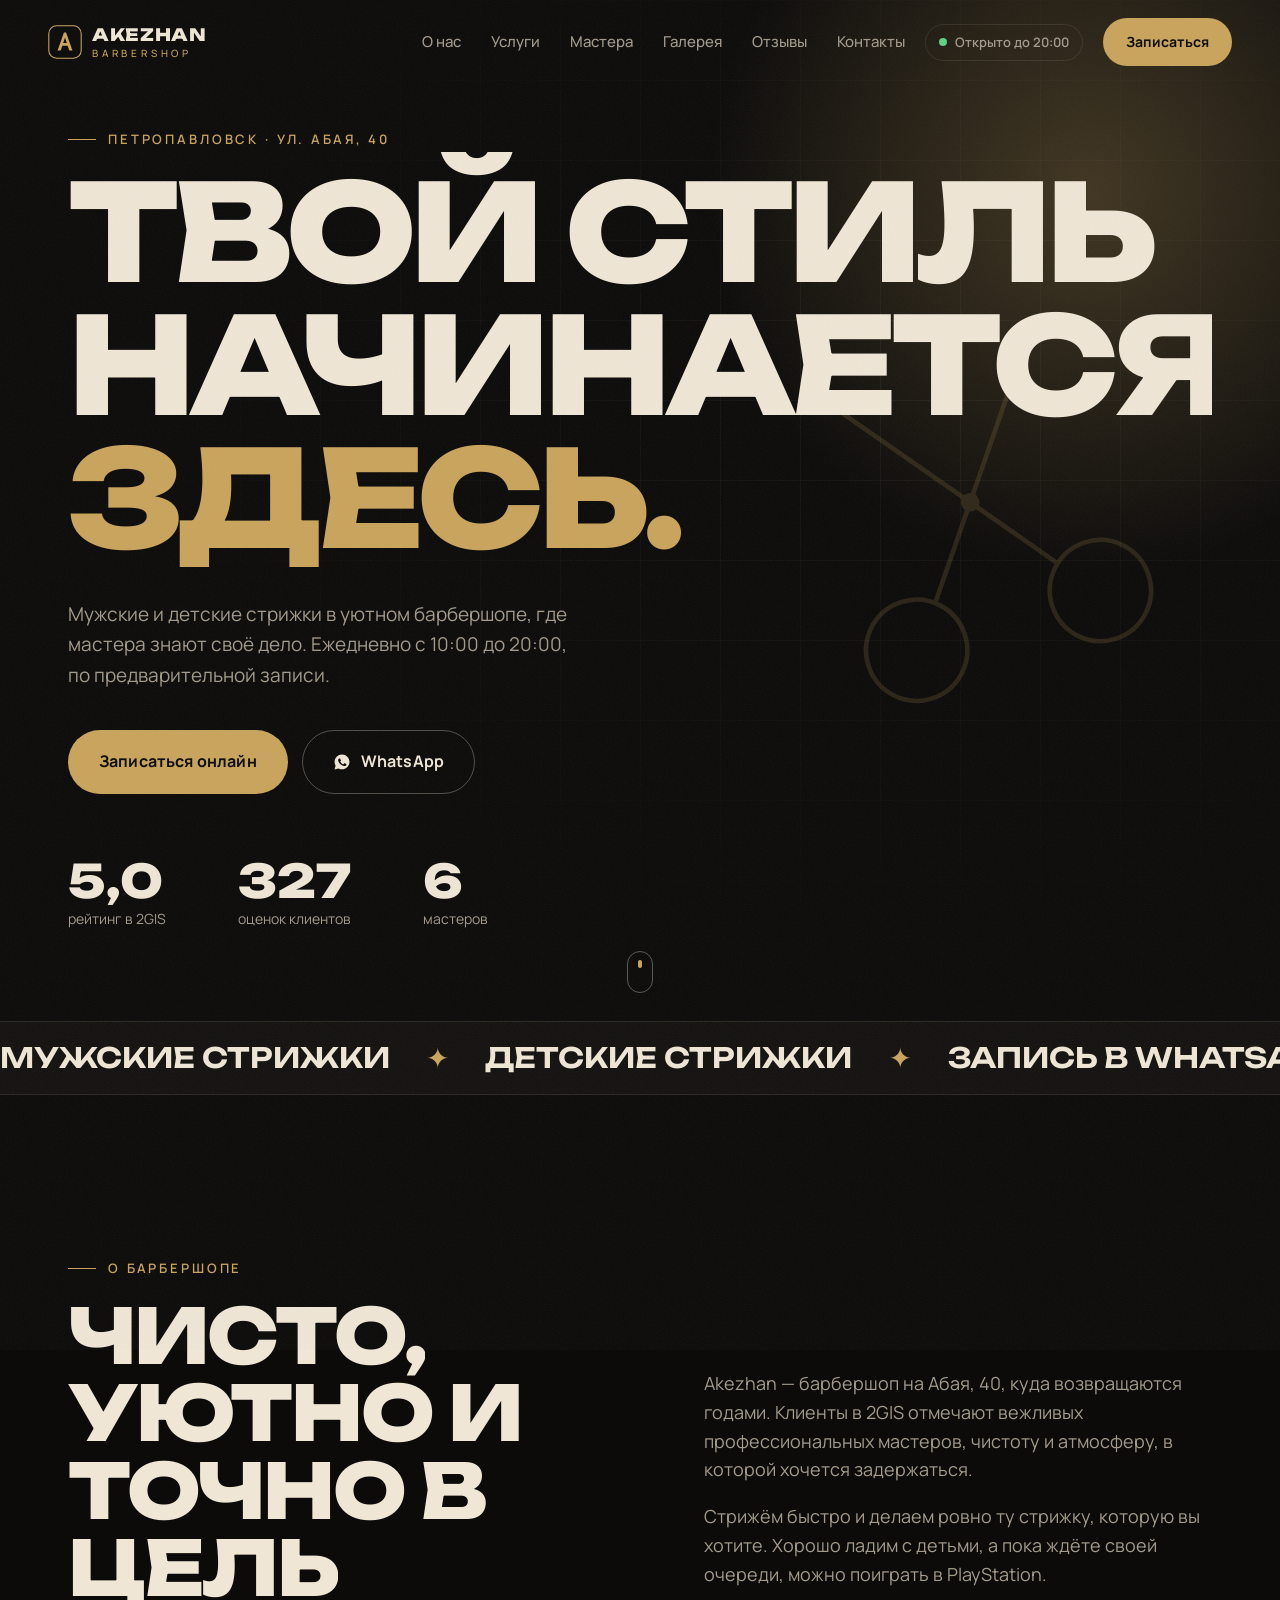
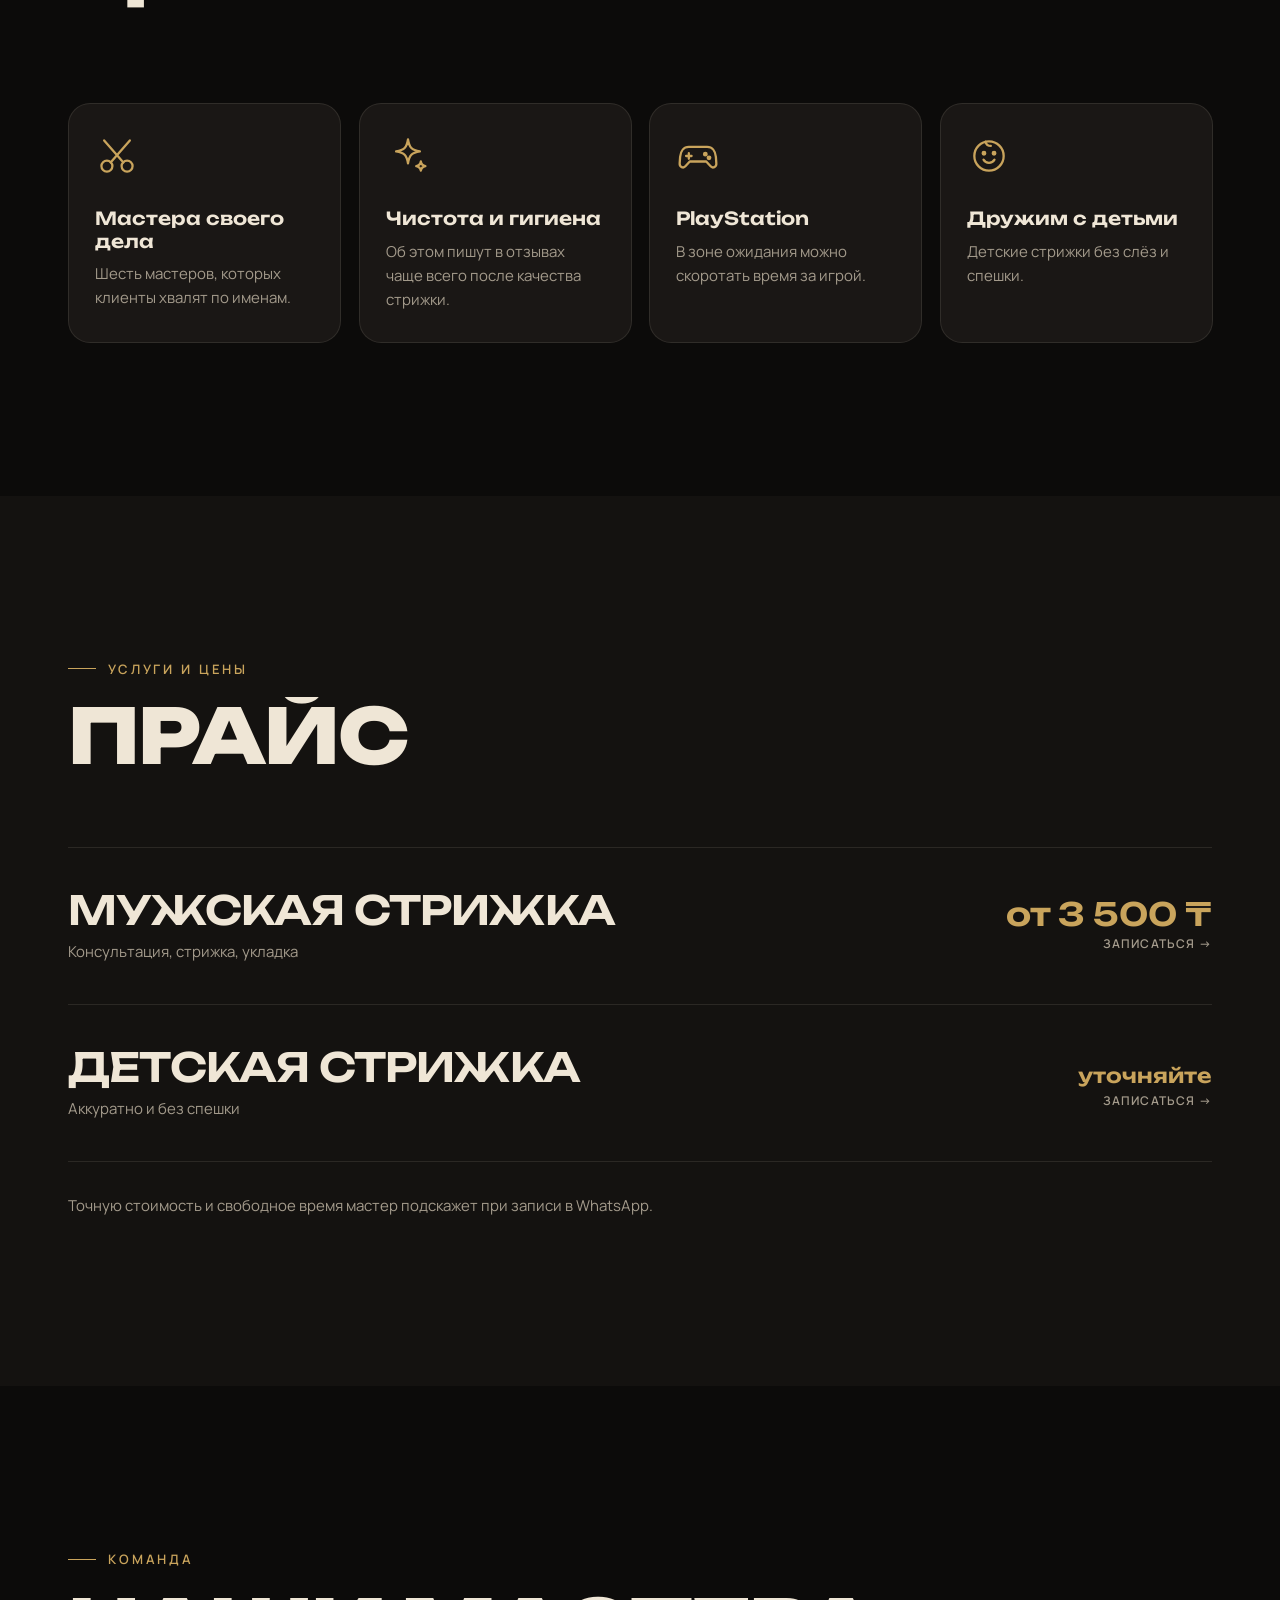
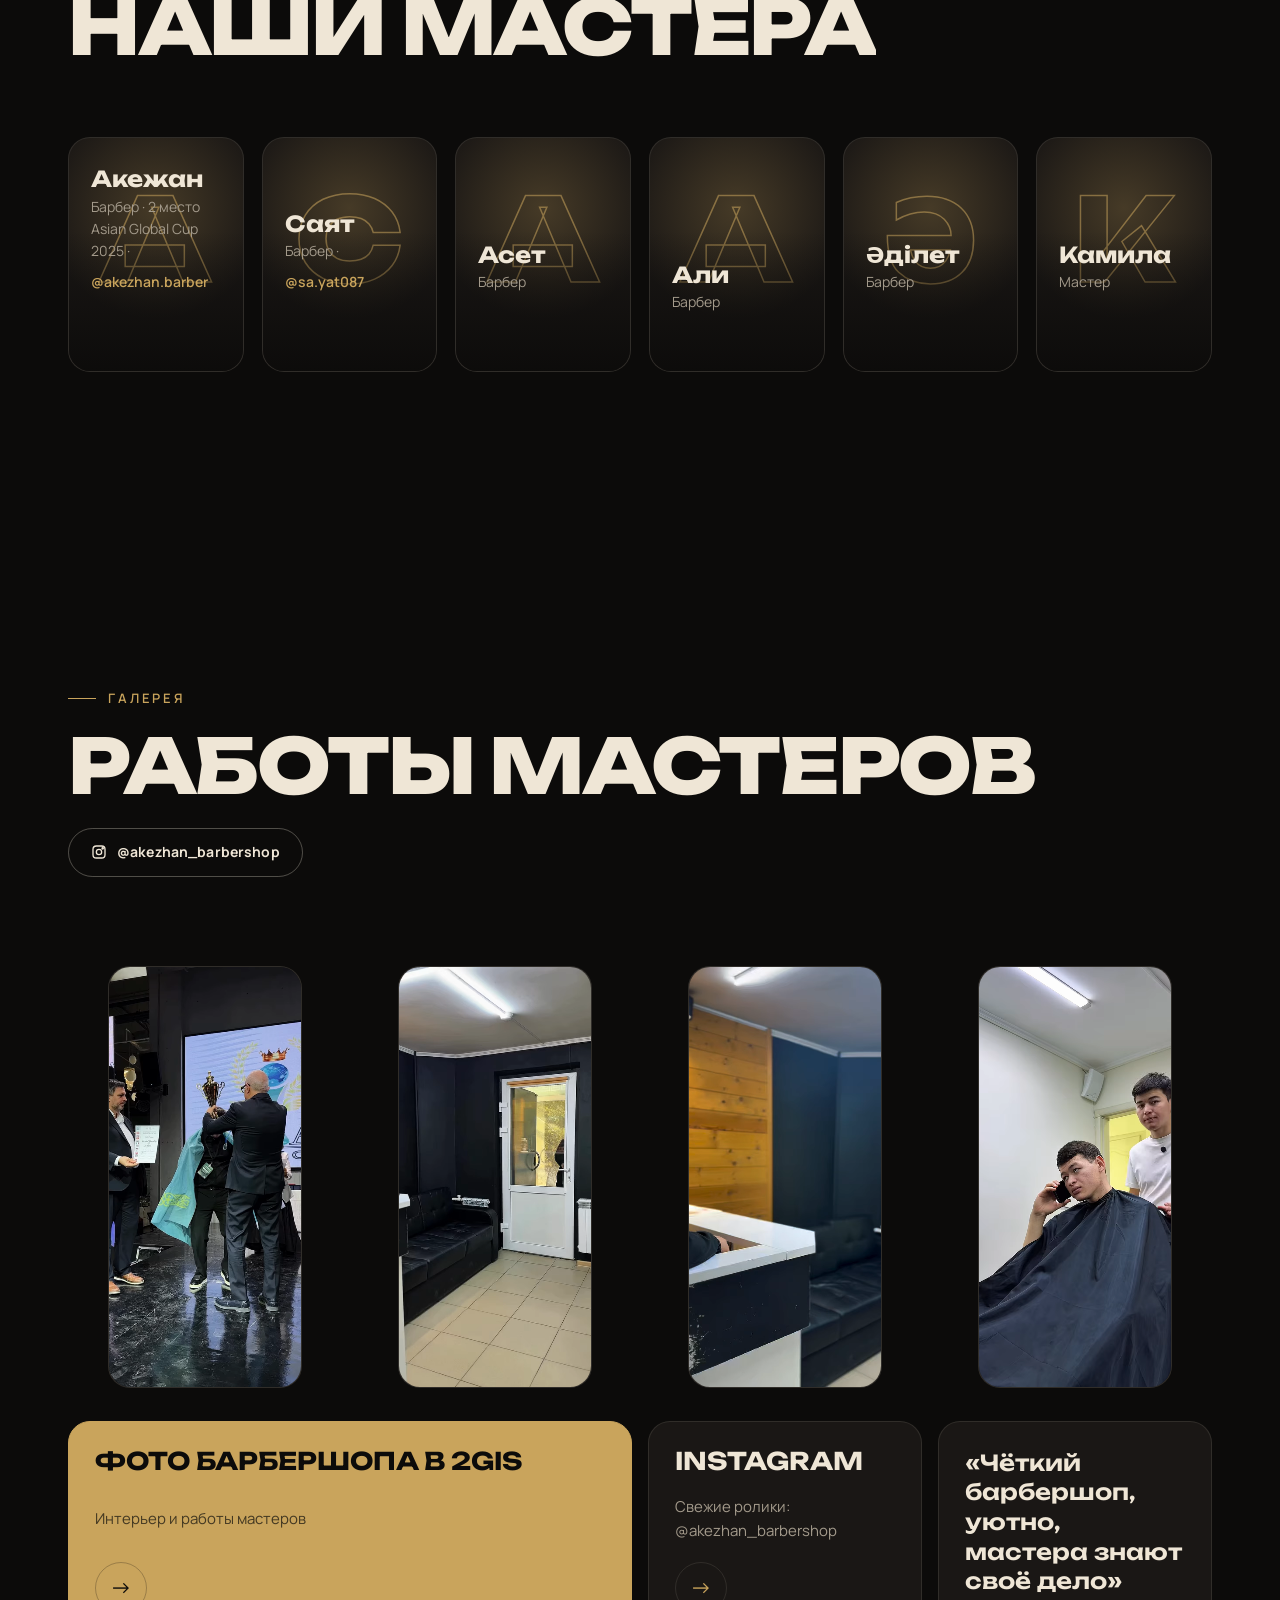
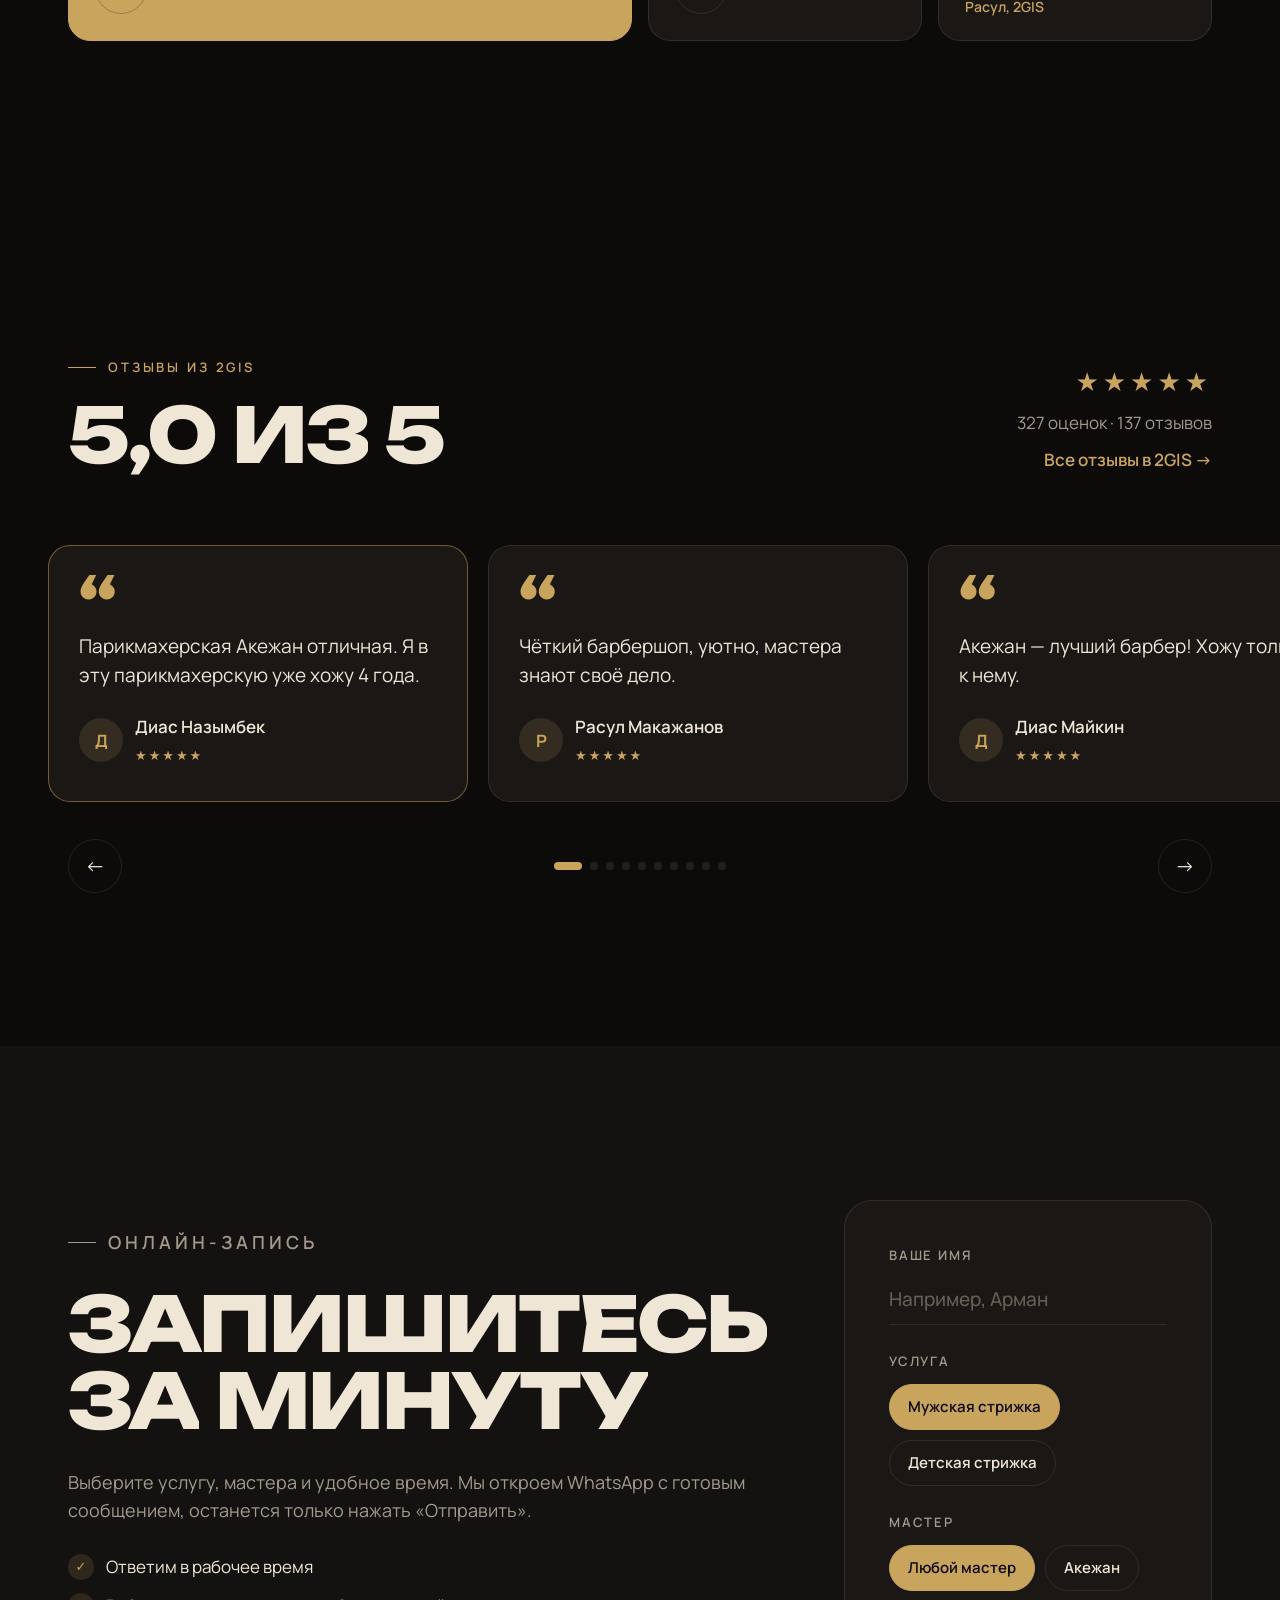
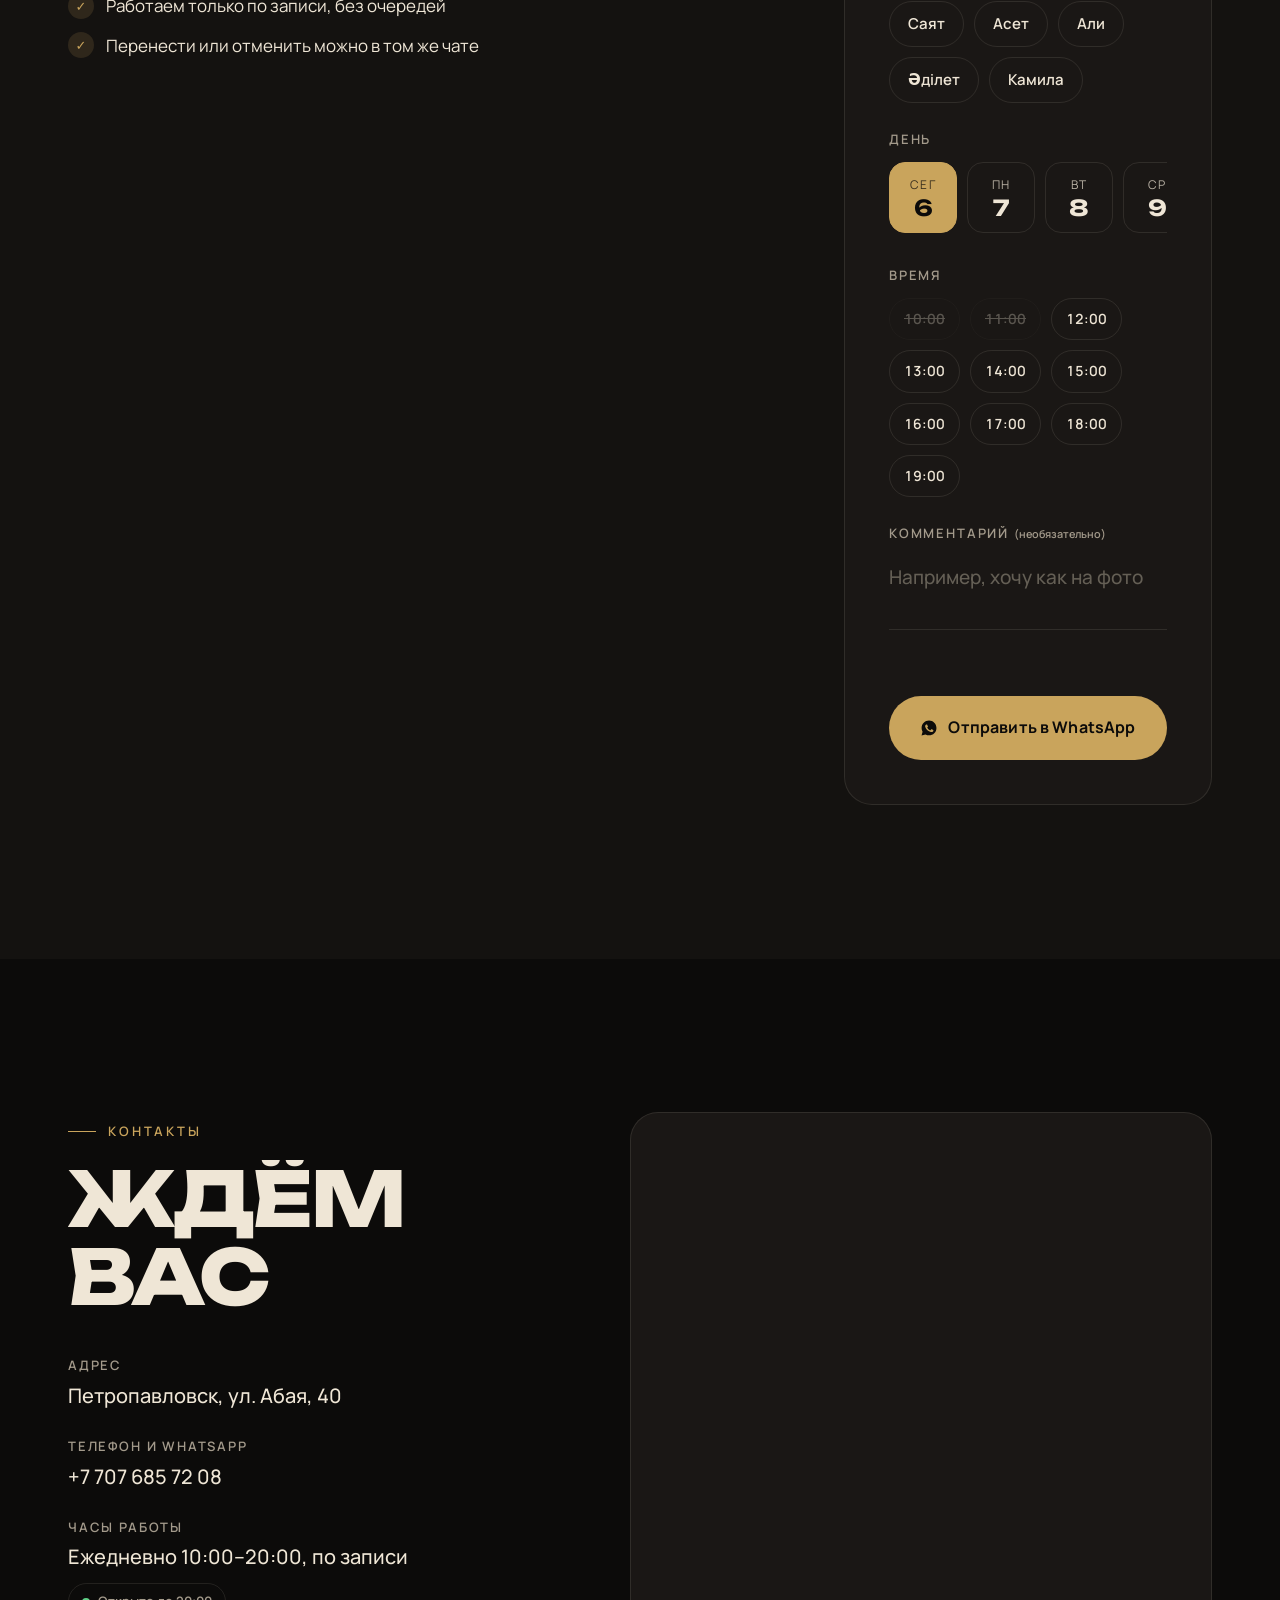
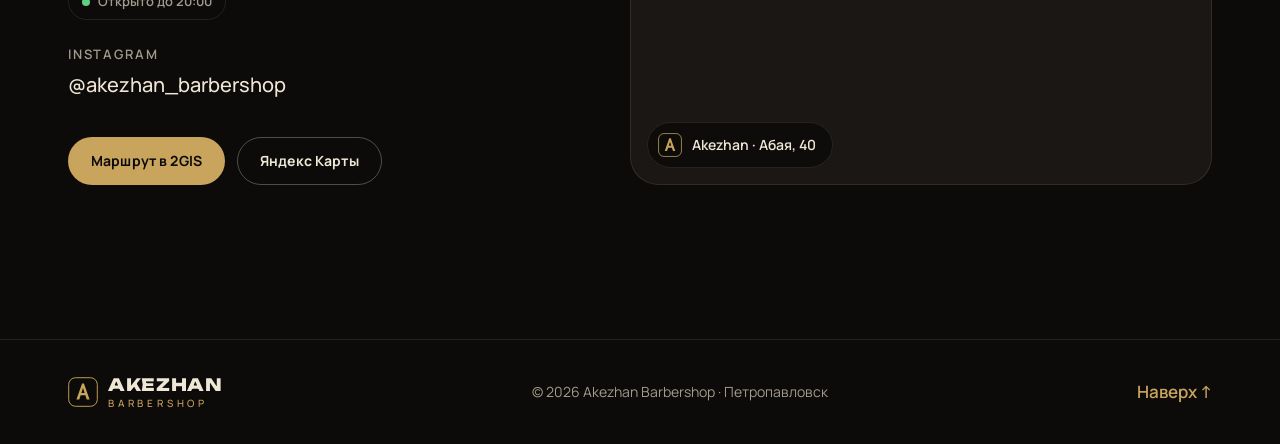
==== index.html @ 983797f3 "Сайт Barbershop Akezhan Co-Authored-By: Claude Sonnet 5.5 <noreply@anthropic.com>" ====
<!doctype html>
<html lang="ru">
<head>
  <meta charset="utf-8">
  <meta name="viewport" content="width=device-width, initial-scale=1, viewport-fit=cover">
  <title>Akezhan Barbershop — барбершоп в Петропавловске</title>
  <meta name="description" content="Akezhan Barbershop в Петропавловске, ул. Абая, 40. Мужские и детские стрижки, ежедневно 10:00–20:00 по записи. Рейтинг 5,0 в 2GIS. Запись через WhatsApp +7 707 685 7208.">
  <meta name="theme-color" content="#0c0b0a">
  <meta property="og:title" content="Akezhan Barbershop — Петропавловск">
  <meta property="og:description" content="Твой стиль начинается здесь. Ул. Абая, 40 · ежедневно 10:00–20:00 · запись в WhatsApp.">
  <meta property="og:type" content="website">
  <link rel="icon" href="assets/favicon.svg" type="image/svg+xml">
  <link rel="preconnect" href="https://fonts.googleapis.com">
  <link rel="preconnect" href="https://fonts.gstatic.com" crossorigin>
  <link href="https://fonts.googleapis.com/css2?family=Unbounded:wght@400;600;800&family=Manrope:wght@400;500;600;700&display=swap" rel="stylesheet">
  <link rel="stylesheet" href="styles.css">
  <script type="application/ld+json">
  {
    "@context": "https://schema.org",
    "@type": "BarberShop",
    "name": "Akezhan Barbershop",
    "telephone": "+77076857208",
    "sameAs": ["https://www.instagram.com/akezhan_barbershop/"],
    "address": {"@type": "PostalAddress", "streetAddress": "ул. Абая, 40", "addressLocality": "Петропавловск", "postalCode": "150000", "addressCountry": "KZ"},
    "geo": {"@type": "GeoCoordinates", "latitude": 54.874694, "longitude": 69.138879},
    "openingHours": "Mo-Su 10:00-20:00",
    "aggregateRating": {"@type": "AggregateRating", "ratingValue": "5.0", "ratingCount": "327"}
  }
  </script>
</head>
<body>
  <div class="preloader" aria-hidden="true">
    <div class="preloader__logo">
      <span>A</span><span>K</span><span>E</span><span>Z</span><span>H</span><span>A</span><span>N</span>
    </div>
    <div class="preloader__bar"><i></i></div>
  </div>

  <div class="cursor" aria-hidden="true"></div>
  <div class="progress" aria-hidden="true"></div>

  <header class="header">
    <a href="#top" class="logo" aria-label="Akezhan Barbershop — наверх">
      <img src="assets/favicon.svg" alt="" width="34" height="34">
      <span>AKEZHAN<small>barbershop</small></span>
    </a>
    <nav class="nav" aria-label="Основное меню">
      <a href="#about">О нас</a>
      <a href="#services">Услуги</a>
      <a href="#team">Мастера</a>
      <a href="#gallery">Галерея</a>
      <a href="#reviews">Отзывы</a>
      <a href="#contacts">Контакты</a>
    </nav>
    <span class="status-pill" data-open-status><i></i><b>…</b></span>
    <a href="#booking" class="btn btn--gold btn--sm header__cta magnetic">Записаться</a>
    <button class="burger" aria-label="Открыть меню" aria-expanded="false"><span></span><span></span></button>
  </header>

  <div class="mobile-menu" aria-hidden="true">
    <nav>
      <a href="#about">О нас</a>
      <a href="#services">Услуги</a>
      <a href="#team">Мастера</a>
      <a href="#gallery">Галерея</a>
      <a href="#reviews">Отзывы</a>
      <a href="#contacts">Контакты</a>
    </nav>
    <a href="#booking" class="btn btn--gold">Записаться</a>
    <a href="tel:+77076857208" class="mobile-menu__phone">+7 707 685 72 08</a>
  </div>

  <main id="top">
    <!-- HERO -->
    <section class="hero">
      <div class="hero__bg" aria-hidden="true">
        <div class="hero__glow"></div>
        <div class="hero__grid"></div>
        <svg class="hero__scissors" viewBox="0 0 200 200" fill="none" stroke="currentColor" stroke-width="2">
          <circle cx="58" cy="150" r="22"/><circle cx="142" cy="150" r="22"/>
          <path d="M72 133 L150 30"/><path d="M128 133 L50 30"/><circle cx="100" cy="96" r="3" fill="currentColor"/>
        </svg>
      </div>
      <div class="hero__content">
        <p class="eyebrow reveal">Петропавловск · ул. Абая, 40</p>
        <h1 class="hero__title">
          <span class="line"><span>Твой стиль</span></span>
          <span class="line"><span>начинается</span></span>
          <span class="line"><span class="gold">здесь.</span></span>
        </h1>
        <p class="hero__lead reveal">Мужские и детские стрижки в уютном барбершопе, где мастера знают своё дело. Ежедневно с 10:00 до 20:00, по предварительной записи.</p>
        <div class="hero__actions reveal">
          <a href="#booking" class="btn btn--gold magnetic">Записаться онлайн</a>
          <a href="https://wa.me/77076857208?text=%D0%97%D0%B4%D1%80%D0%B0%D0%B2%D1%81%D1%82%D0%B2%D1%83%D0%B9%D1%82%D0%B5!%20%D0%A5%D0%BE%D1%87%D1%83%20%D0%B7%D0%B0%D0%BF%D0%B8%D1%81%D0%B0%D1%82%D1%8C%D1%81%D1%8F%20%D0%B2%20Akezhan%20Barbershop" target="_blank" rel="noopener" class="btn btn--ghost magnetic">
            <svg width="18" height="18" viewBox="0 0 24 24" fill="currentColor" aria-hidden="true"><use href="#i-wa"/></svg>WhatsApp
          </a>
        </div>
        <ul class="hero__stats reveal">
          <li><b data-count="5" data-decimals="1">0</b><span>рейтинг в 2GIS</span></li>
          <li><b data-count="327">0</b><span>оценок клиентов</span></li>
          <li><b data-count="6">0</b><span>мастеров</span></li>
        </ul>
      </div>
      <a href="#about" class="hero__scroll" aria-label="Листать вниз"><span></span></a>
    </section>

    <!-- MARQUEE -->
    <div class="marquee" aria-hidden="true">
      <div class="marquee__track">
        <span>Мужские стрижки</span><i>✦</i><span>Детские стрижки</span><i>✦</i><span>Запись в WhatsApp</span><i>✦</i><span>PlayStation в зоне ожидания</span><i>✦</i><span>Рейтинг 5,0</span><i>✦</i>
        <span>Мужские стрижки</span><i>✦</i><span>Детские стрижки</span><i>✦</i><span>Запись в WhatsApp</span><i>✦</i><span>PlayStation в зоне ожидания</span><i>✦</i><span>Рейтинг 5,0</span><i>✦</i>
      </div>
    </div>

    <!-- ABOUT -->
    <section class="section about" id="about">
      <div class="container about__grid">
        <div>
          <p class="eyebrow reveal">О барбершопе</p>
          <h2 class="h2 split">Чисто, уютно и&nbsp;точно в&nbsp;цель</h2>
        </div>
        <div class="about__text">
          <p class="reveal">Akezhan — барбершоп на Абая, 40, куда возвращаются годами. Клиенты в 2GIS отмечают вежливых профессиональных мастеров, чистоту и атмосферу, в которой хочется задержаться.</p>
          <p class="reveal">Стрижём быстро и делаем ровно ту стрижку, которую вы хотите. Хорошо ладим с детьми, а пока ждёте своей очереди, можно поиграть в PlayStation.</p>
        </div>
      </div>
      <div class="container features">
        <article class="feature tilt reveal">
          <svg viewBox="0 0 48 48" aria-hidden="true"><use href="#i-scissors"/></svg>
          <h3>Мастера своего дела</h3>
          <p>Шесть мастеров, которых клиенты хвалят по именам.</p>
        </article>
        <article class="feature tilt reveal">
          <svg viewBox="0 0 48 48" aria-hidden="true"><use href="#i-sparkle"/></svg>
          <h3>Чистота и гигиена</h3>
          <p>Об этом пишут в отзывах чаще всего после качества стрижки.</p>
        </article>
        <article class="feature tilt reveal">
          <svg viewBox="0 0 48 48" aria-hidden="true"><use href="#i-pad"/></svg>
          <h3>PlayStation</h3>
          <p>В зоне ожидания можно скоротать время за игрой.</p>
        </article>
        <article class="feature tilt reveal">
          <svg viewBox="0 0 48 48" aria-hidden="true"><use href="#i-kid"/></svg>
          <h3>Дружим с детьми</h3>
          <p>Детские стрижки без слёз и спешки.</p>
        </article>
      </div>
    </section>

    <!-- SERVICES -->
    <section class="section services" id="services">
      <div class="container">
        <div class="section__head">
          <p class="eyebrow reveal">Услуги и цены</p>
          <h2 class="h2 split">Прайс</h2>
        </div>
        <div class="price-list" data-services></div>
        <p class="note reveal">Точную стоимость и свободное время мастер подскажет при записи в WhatsApp.</p>
      </div>
    </section>

    <!-- TEAM -->
    <section class="section team" id="team">
      <div class="container">
        <div class="section__head">
          <p class="eyebrow reveal">Команда</p>
          <h2 class="h2 split">Наши мастера</h2>
        </div>
        <div class="team__grid" data-team></div>
      </div>
    </section>

    <!-- GALLERY -->
    <section class="section gallery" id="gallery">
      <div class="container">
        <div class="section__head section__head--row">
          <div>
            <p class="eyebrow reveal">Галерея</p>
            <h2 class="h2 split">Работы мастеров</h2>
          </div>
          <a href="https://www.instagram.com/akezhan_barbershop/" target="_blank" rel="noopener" class="btn btn--ghost btn--sm magnetic reveal">
            <svg width="16" height="16" viewBox="0 0 24 24" fill="none" stroke="currentColor" stroke-width="2" aria-hidden="true"><use href="#i-ig"/></svg>@akezhan_barbershop
          </a>
        </div>
        <div class="gallery__grid" data-gallery></div>
      </div>
    </section>

    <!-- REVIEWS -->
    <section class="section reviews" id="reviews">
      <div class="container">
        <div class="section__head section__head--row">
          <div>
            <p class="eyebrow reveal">Отзывы из 2GIS</p>
            <h2 class="h2 split">5,0 из 5</h2>
          </div>
          <div class="reviews__summary reveal">
            <div class="stars" aria-label="5 звёзд">★★★★★</div>
            <p>327 оценок · 137 отзывов</p>
            <a href="https://2gis.kz/petropavlovsk/firm/70000001061069937/tab/reviews" target="_blank" rel="noopener" class="link">Все отзывы в 2GIS →</a>
          </div>
        </div>
      </div>
      <div class="slider" data-slider>
        <div class="slider__track" data-reviews></div>
      </div>
      <div class="container slider__controls">
        <button class="round-btn" data-prev aria-label="Предыдущий отзыв">←</button>
        <div class="slider__dots" data-dots></div>
        <button class="round-btn" data-next aria-label="Следующий отзыв">→</button>
      </div>
    </section>

    <!-- BOOKING -->
    <section class="section booking" id="booking">
      <div class="container booking__grid">
        <div class="booking__intro">
          <p class="eyebrow reveal">Онлайн-запись</p>
          <h2 class="h2 split">Запишитесь за&nbsp;минуту</h2>
          <p class="reveal">Выберите услугу, мастера и удобное время. Мы откроем WhatsApp с готовым сообщением, останется только нажать «Отправить».</p>
          <ul class="booking__perks reveal">
            <li>Ответим в рабочее время</li>
            <li>Работаем только по записи, без очередей</li>
            <li>Перенести или отменить можно в том же чате</li>
          </ul>
        </div>
        <form class="form reveal" data-booking novalidate>
          <div class="field">
            <label for="f-name">Ваше имя</label>
            <input id="f-name" name="name" type="text" autocomplete="given-name" placeholder="Например, Арман" required>
          </div>
          <div class="field">
            <span class="field__label">Услуга</span>
            <div class="chips" data-service-chips role="radiogroup" aria-label="Услуга"></div>
          </div>
          <div class="field">
            <span class="field__label">Мастер</span>
            <div class="chips" data-master-chips role="radiogroup" aria-label="Мастер"></div>
          </div>
          <div class="field">
            <span class="field__label">День</span>
            <div class="days" data-days role="radiogroup" aria-label="День"></div>
          </div>
          <div class="field">
            <span class="field__label">Время</span>
            <div class="times" data-times role="radiogroup" aria-label="Время"></div>
          </div>
          <div class="field">
            <label for="f-comment">Комментарий <small>(необязательно)</small></label>
            <textarea id="f-comment" name="comment" rows="2" placeholder="Например, хочу как на фото"></textarea>
          </div>
          <p class="form__error" data-form-error role="alert"></p>
          <button type="submit" class="btn btn--gold btn--block magnetic">
            <svg width="18" height="18" viewBox="0 0 24 24" fill="currentColor" aria-hidden="true"><use href="#i-wa"/></svg>
            Отправить в WhatsApp
          </button>
        </form>
      </div>
    </section>

    <!-- CONTACTS -->
    <section class="section contacts" id="contacts">
      <div class="container contacts__grid">
        <div class="contacts__info">
          <p class="eyebrow reveal">Контакты</p>
          <h2 class="h2 split">Ждём вас</h2>
          <dl class="contacts__list">
            <div class="reveal"><dt>Адрес</dt><dd>Петропавловск, ул. Абая, 40</dd></div>
            <div class="reveal"><dt>Телефон и WhatsApp</dt><dd><a href="tel:+77076857208">+7 707 685 72 08</a></dd></div>
            <div class="reveal"><dt>Часы работы</dt><dd>Ежедневно 10:00–20:00, по записи<br><span class="status-pill status-pill--inline" data-open-status><i></i><b>…</b></span></dd></div>
            <div class="reveal"><dt>Instagram</dt><dd><a href="https://www.instagram.com/akezhan_barbershop/" target="_blank" rel="noopener">@akezhan_barbershop</a></dd></div>
          </dl>
          <div class="contacts__actions reveal">
            <a href="https://2gis.kz/petropavlovsk/firm/70000001061069937" target="_blank" rel="noopener" class="btn btn--gold btn--sm magnetic">Маршрут в 2GIS</a>
            <a href="https://yandex.kz/maps/?rtext=~54.874694%2C69.138879&rtt=auto" target="_blank" rel="noopener" class="btn btn--ghost btn--sm magnetic">Яндекс Карты</a>
          </div>
        </div>
        <div class="map reveal">
          <iframe title="Akezhan Barbershop на карте" loading="lazy"
            src="https://www.openstreetmap.org/export/embed.html?bbox=69.1320%2C54.8720%2C69.1458%2C54.8774&amp;layer=mapnik&amp;marker=54.874694%2C69.138879"></iframe>
          <div class="map__badge"><img src="assets/favicon.svg" alt="" width="24" height="24"> Akezhan · Абая, 40</div>
        </div>
      </div>
    </section>
  </main>

  <footer class="footer">
    <div class="container footer__inner">
      <a href="#top" class="logo"><img src="assets/favicon.svg" alt="" width="30" height="30"><span>AKEZHAN<small>barbershop</small></span></a>
      <p>© <span data-year></span> Akezhan Barbershop · Петропавловск</p>
      <a href="#top" class="link">Наверх ↑</a>
    </div>
  </footer>

  <a href="#booking" class="fab magnetic" aria-label="Записаться через WhatsApp">
    <svg width="28" height="28" viewBox="0 0 24 24" fill="currentColor" aria-hidden="true"><use href="#i-wa"/></svg>
  </a>

  <div class="lightbox" data-lightbox aria-hidden="true" role="dialog" aria-label="Просмотр фото">
    <button class="lightbox__close" data-lb-close aria-label="Закрыть">✕</button>
    <button class="lightbox__nav lightbox__nav--prev" data-lb-prev aria-label="Предыдущее">←</button>
    <figure><img alt="" data-lb-img><figcaption data-lb-cap></figcaption></figure>
    <button class="lightbox__nav lightbox__nav--next" data-lb-next aria-label="Следующее">→</button>
  </div>

  <div class="toast" data-toast role="status"></div>

  <svg width="0" height="0" style="position:absolute" aria-hidden="true">
    <symbol id="i-wa" viewBox="0 0 24 24"><path d="M12.04 2C6.58 2 2.13 6.45 2.13 11.91c0 1.75.46 3.45 1.32 4.95L2.05 22l5.25-1.38a9.9 9.9 0 0 0 4.74 1.21c5.46 0 9.91-4.45 9.91-9.91C21.95 6.45 17.5 2 12.04 2Zm5.8 14.03c-.24.68-1.42 1.3-1.95 1.35-.5.05-.97.23-3.27-.68-2.77-1.09-4.52-3.92-4.66-4.1-.13-.18-1.1-1.47-1.1-2.8 0-1.34.7-2 .95-2.27.25-.27.54-.34.72-.34h.52c.17 0 .39-.06.61.47.24.56.79 1.92.86 2.06.07.14.11.3.02.48-.09.18-.14.3-.27.46-.14.16-.29.36-.41.48-.14.13-.28.28-.12.55.16.27.71 1.17 1.52 1.9 1.05.93 1.93 1.22 2.2 1.36.27.14.43.11.59-.07.16-.18.68-.79.86-1.07.18-.27.36-.23.61-.14.25.09 1.58.75 1.85.88.27.14.45.2.52.32.07.11.07.66-.17 1.33Z"/></symbol>
    <symbol id="i-ig" viewBox="0 0 24 24"><rect x="3" y="3" width="18" height="18" rx="5"/><circle cx="12" cy="12" r="4"/><circle cx="17.5" cy="6.5" r="1" fill="currentColor"/></symbol>
    <symbol id="i-scissors" viewBox="0 0 48 48"><g fill="none" stroke="currentColor" stroke-width="2.5" stroke-linecap="round"><circle cx="13" cy="35" r="6"/><circle cx="35" cy="35" r="6"/><path d="M17 31 38 7M31 31 10 7"/></g></symbol>
    <symbol id="i-sparkle" viewBox="0 0 48 48"><g fill="none" stroke="currentColor" stroke-width="2.5" stroke-linejoin="round"><path d="M24 6c1.5 9 4 11.5 13 13-9 1.5-11.5 4-13 13-1.5-9-4-11.5-13-13 9-1.5 11.5-4 13-13Z"/><path d="M38 30c.6 3.4 1.6 4.4 5 5-3.4.6-4.4 1.6-5 5-.6-3.4-1.6-4.4-5-5 3.4-.6 4.4-1.6 5-5Z"/></g></symbol>
    <symbol id="i-pad" viewBox="0 0 48 48"><g fill="none" stroke="currentColor" stroke-width="2.5" stroke-linecap="round" stroke-linejoin="round"><path d="M14 14h20c5.5 0 9 4.5 9.5 11l.5 7c.3 4-4 6-6.5 3L33 30H15l-4.5 5c-2.5 3-6.8 1-6.5-3l.5-7C5 18.5 8.5 14 14 14Z"/><path d="M14 21v6M11 24h6"/><circle cx="32" cy="22" r="1.4" fill="currentColor"/><circle cx="36" cy="26" r="1.4" fill="currentColor"/></g></symbol>
    <symbol id="i-kid" viewBox="0 0 48 48"><g fill="none" stroke="currentColor" stroke-width="2.5" stroke-linecap="round"><circle cx="24" cy="24" r="16"/><path d="M18 28c1.5 2.5 3.5 3.5 6 3.5s4.5-1 6-3.5"/><circle cx="18.5" cy="21" r="1.4" fill="currentColor"/><circle cx="29.5" cy="21" r="1.4" fill="currentColor"/><path d="M20 8.5c1 3 3 4.5 6 4.5"/></g></symbol>
  </svg>

  <script src="vendor/lenis.min.js" defer></script>
  <script src="data.js" defer></script>
  <script src="script.js" defer></script>
</body>
</html>
---- styles.css ----
:root {
  --bg: #0c0b0a;
  --bg-2: #141210;
  --card: #1a1715;
  --line: rgba(239, 230, 214, 0.1);
  --text: #efe6d6;
  --muted: #a39a8b;
  --gold: #c9a45c;
  --gold-2: #e6c98b;
  --ease: cubic-bezier(0.22, 1, 0.36, 1);
  --radius: 22px;
  --display: "Unbounded", system-ui, sans-serif;
  --body: "Manrope", system-ui, sans-serif;
  --gutter: clamp(16px, 4vw, 48px);
}

*, *::before, *::after { box-sizing: border-box; }
html.lenis, html.lenis body { height: auto; }
.lenis.lenis-smooth { scroll-behavior: auto !important; }
.lenis.lenis-stopped { overflow: hidden; }
html { scroll-behavior: smooth; -webkit-text-size-adjust: 100%; }
body {
  margin: 0;
  background: var(--bg);
  color: var(--text);
  font: 400 17px/1.6 var(--body);
  -webkit-font-smoothing: antialiased;
  overflow-x: hidden;
}
body.is-loading { overflow: hidden; }
body.lock { overflow: hidden; }
img { max-width: 100%; display: block; }
a { color: inherit; text-decoration: none; }
button { font: inherit; color: inherit; cursor: pointer; }
::selection { background: var(--gold); color: var(--bg); }

/* film grain */
body::after {
  content: "";
  position: fixed; inset: -50%;
  pointer-events: none; z-index: 100;
  opacity: 0.05;
  background-image: url("data:image/svg+xml,%3Csvg xmlns='http://www.w3.org/2000/svg' width='200' height='200'%3E%3Cfilter id='n'%3E%3CfeTurbulence type='fractalNoise' baseFrequency='.9' numOctaves='3' stitchTiles='stitch'/%3E%3C/filter%3E%3Crect width='100%25' height='100%25' filter='url(%23n)'/%3E%3C/svg%3E");
  animation: grain 8s steps(10) infinite;
}
@keyframes grain {
  0%, 100% { transform: translate(0, 0); }
  20% { transform: translate(-5%, 3%); }
  40% { transform: translate(4%, -6%); }
  60% { transform: translate(-3%, 5%); }
  80% { transform: translate(6%, 2%); }
}

.container { width: 100%; max-width: 1240px; margin: 0 auto; padding: 0 var(--gutter); }
.section { padding: clamp(80px, 12vw, 160px) 0; position: relative; }
.section__head { margin-bottom: clamp(40px, 6vw, 72px); }
.section__head--row { display: flex; justify-content: space-between; align-items: flex-end; gap: 24px; flex-wrap: wrap; }
.eyebrow {
  font-size: 13px; letter-spacing: 0.22em; text-transform: uppercase;
  color: var(--gold); margin: 0 0 18px; font-weight: 600;
  display: inline-flex; align-items: center; gap: 12px;
}
.eyebrow::before { content: ""; width: 28px; height: 1px; background: currentColor; }
.h2 {
  font: 800 clamp(34px, 6vw, 76px)/1.02 var(--display);
  letter-spacing: -0.03em; margin: 0; text-transform: uppercase;
}
.gold { color: var(--gold); }
.note { color: var(--muted); font-size: 15px; margin-top: 32px; }
.link { color: var(--gold); font-weight: 600; position: relative; }
.link::after { content: ""; position: absolute; left: 0; right: 0; bottom: -3px; height: 1px; background: currentColor; transform: scaleX(0); transform-origin: right; transition: transform .5s var(--ease); }
.link:hover::after { transform: scaleX(1); transform-origin: left; }

/* buttons */
.btn {
  --mx: 0px; --my: 0px;
  display: inline-flex; align-items: center; justify-content: center; gap: 10px;
  padding: 18px 30px; border-radius: 999px; border: 1px solid transparent;
  font-weight: 700; font-size: 16px; letter-spacing: 0.01em;
  position: relative; overflow: hidden; isolation: isolate;
  transition: transform .5s var(--ease), color .4s var(--ease), border-color .4s, background .4s;
  transform: translate(var(--mx), var(--my));
  white-space: nowrap;
}
.btn::before {
  content: ""; position: absolute; inset: 0; z-index: -1;
  background: var(--text); border-radius: inherit;
  transform: translateY(101%); transition: transform .5s var(--ease);
}
.btn:hover::before { transform: translateY(0); }
.btn--gold { background: var(--gold); color: var(--bg); }
.btn--ghost { border-color: rgba(239, 230, 214, .3); color: var(--text); }
.btn--ghost:hover { color: var(--bg); border-color: var(--text); }
.btn--sm { padding: 12px 22px; font-size: 14px; }
.btn--block { width: 100%; }
.btn:focus-visible, .chip:focus-visible, .day:focus-visible, .time:focus-visible, .round-btn:focus-visible { outline: 2px solid var(--gold-2); outline-offset: 3px; }

/* preloader */
.preloader {
  position: fixed; inset: 0; z-index: 200; background: var(--bg);
  display: grid; place-content: center; gap: 28px; justify-items: center;
  transition: clip-path 1s var(--ease) .1s;
  clip-path: inset(0 0 0 0);
}
.preloader.done { clip-path: inset(0 0 100% 0); }
.preloader__logo { display: flex; gap: .05em; font: 800 clamp(40px, 9vw, 96px)/1 var(--display); color: var(--text); overflow: hidden; }
.preloader__logo span { display: inline-block; transform: translateY(110%); animation: up .8s var(--ease) forwards; }
.preloader__logo span:nth-child(2) { animation-delay: .05s }
.preloader__logo span:nth-child(3) { animation-delay: .1s }
.preloader__logo span:nth-child(4) { animation-delay: .15s }
.preloader__logo span:nth-child(5) { animation-delay: .2s }
.preloader__logo span:nth-child(6) { animation-delay: .25s }
.preloader__logo span:nth-child(7) { animation-delay: .3s; color: var(--gold) }
.preloader__bar { width: 180px; height: 2px; background: var(--line); overflow: hidden; }
.preloader__bar i { display: block; height: 100%; background: var(--gold); transform-origin: left; animation: load 1.1s var(--ease) forwards; }
@keyframes up { to { transform: translateY(0); } }
@keyframes load { from { transform: scaleX(0); } to { transform: scaleX(1); } }

/* cursor */
.cursor {
  position: fixed; top: 0; left: 0; z-index: 150; pointer-events: none;
  width: 40px; height: 40px; margin: -20px 0 0 -20px; border-radius: 50%;
  border: 1px solid var(--gold); opacity: 0;
  transition: width .3s var(--ease), height .3s var(--ease), margin .3s var(--ease), background .3s, opacity .3s;
}
.cursor.on { opacity: 1; }
.cursor.hover { width: 72px; height: 72px; margin: -36px 0 0 -36px; background: rgba(201, 164, 92, .15); }
@media (hover: none) { .cursor { display: none; } }

.progress { position: fixed; top: 0; left: 0; right: 0; height: 2px; z-index: 60; background: var(--gold); transform-origin: left; transform: scaleX(0); }

/* header */
.header {
  position: fixed; top: 0; left: 0; right: 0; z-index: 50;
  display: flex; align-items: center; gap: 20px;
  padding: 18px var(--gutter);
  transition: background .4s, padding .4s var(--ease), transform .5s var(--ease), border-color .4s;
  border-bottom: 1px solid transparent;
}
.header.scrolled { background: rgba(12, 11, 10, .78); backdrop-filter: blur(14px); -webkit-backdrop-filter: blur(14px); padding-top: 12px; padding-bottom: 12px; border-color: var(--line); }
.header.hide { transform: translateY(-100%); }
.logo { display: flex; align-items: center; gap: 10px; font: 800 17px/1 var(--display); letter-spacing: .04em; }
.logo small { display: block; font: 500 10px/1 var(--body); letter-spacing: .38em; color: var(--gold); margin-top: 5px; text-transform: uppercase; }
.nav { display: flex; gap: 30px; margin-left: auto; }
.nav a { font-size: 15px; font-weight: 500; color: var(--muted); transition: color .3s; position: relative; }
.nav a:hover, .nav a.active { color: var(--text); }
.nav a.active::after { content: ""; position: absolute; left: 50%; bottom: -8px; width: 4px; height: 4px; margin-left: -2px; border-radius: 50%; background: var(--gold); }
.status-pill { display: inline-flex; align-items: center; gap: 8px; font-size: 13px; font-weight: 600; padding: 7px 13px; border-radius: 999px; border: 1px solid var(--line); color: var(--muted); }
.status-pill i { width: 8px; height: 8px; border-radius: 50%; background: #d16a5c; }
.status-pill.open i { background: #5fcf86; box-shadow: 0 0 0 0 rgba(95, 207, 134, .6); animation: ping 2s infinite; }
.status-pill b { font-weight: 600; }
.status-pill--inline { margin-top: 10px; }
@keyframes ping { 70% { box-shadow: 0 0 0 8px rgba(95, 207, 134, 0); } 100% { box-shadow: 0 0 0 0 rgba(95, 207, 134, 0); } }
.burger { display: none; width: 48px; height: 48px; border-radius: 50%; border: 1px solid var(--line); background: transparent; position: relative; }
.burger span { position: absolute; left: 14px; right: 14px; height: 2px; background: var(--text); transition: transform .4s var(--ease), top .4s var(--ease); }
.burger span:first-child { top: 19px; }
.burger span:last-child { top: 27px; }
.burger[aria-expanded="true"] span:first-child { top: 23px; transform: rotate(45deg); }
.burger[aria-expanded="true"] span:last-child { top: 23px; transform: rotate(-45deg); }

.mobile-menu {
  position: fixed; inset: 0; z-index: 45; background: var(--bg-2);
  display: flex; flex-direction: column; justify-content: center; gap: 36px;
  padding: 100px var(--gutter) 40px;
  clip-path: circle(0 at calc(100% - 40px) 40px);
  transition: clip-path .8s var(--ease);
}
.mobile-menu.open { clip-path: circle(150% at calc(100% - 40px) 40px); }
.mobile-menu nav { display: flex; flex-direction: column; gap: 6px; }
.mobile-menu nav a { font: 800 clamp(30px, 9vw, 44px)/1.2 var(--display); text-transform: uppercase; opacity: 0; transform: translateY(30px); transition: opacity .5s, transform .6s var(--ease), color .3s; }
.mobile-menu nav a:hover { color: var(--gold); }
.mobile-menu.open nav a { opacity: 1; transform: none; }
.mobile-menu.open nav a:nth-child(1) { transition-delay: .15s }
.mobile-menu.open nav a:nth-child(2) { transition-delay: .2s }
.mobile-menu.open nav a:nth-child(3) { transition-delay: .25s }
.mobile-menu.open nav a:nth-child(4) { transition-delay: .3s }
.mobile-menu.open nav a:nth-child(5) { transition-delay: .35s }
.mobile-menu.open nav a:nth-child(6) { transition-delay: .4s }
.mobile-menu__phone { color: var(--muted); font-weight: 600; }

/* hero */
.hero { min-height: 100svh; display: flex; align-items: center; position: relative; overflow: hidden; padding: 120px 0 90px; }
.hero__bg { position: absolute; inset: 0; pointer-events: none; }
.hero__glow {
  position: absolute; width: 70vmax; height: 70vmax; right: -20vmax; top: -20vmax; border-radius: 50%;
  background: radial-gradient(circle, rgba(201, 164, 92, .28), rgba(201, 164, 92, 0) 60%);
  animation: drift 14s ease-in-out infinite alternate;
}
@keyframes drift { to { transform: translate(-12vmax, 14vmax) scale(1.15); } }
.hero__grid {
  position: absolute; inset: 0;
  background-image: linear-gradient(var(--line) 1px, transparent 1px), linear-gradient(90deg, var(--line) 1px, transparent 1px);
  background-size: 80px 80px;
  mask-image: radial-gradient(ellipse at 70% 40%, #000 0%, transparent 65%);
  -webkit-mask-image: radial-gradient(ellipse at 70% 40%, #000 0%, transparent 65%);
  opacity: .5;
}
.hero__scissors { position: absolute; right: 6vw; top: 50%; width: min(38vw, 460px); color: var(--gold); opacity: .16; transform: translateY(-50%) rotate(-18deg); animation: float 9s ease-in-out infinite; }
@keyframes float { 50% { transform: translateY(-54%) rotate(-12deg); } }
.hero__content { position: relative; width: 100%; max-width: 1240px; margin: 0 auto; padding: 0 var(--gutter); }
.hero__title { font: 800 clamp(46px, 10.5vw, 150px)/0.95 var(--display); letter-spacing: -0.045em; text-transform: uppercase; margin: 0 0 32px; }
.hero__title .line { display: block; overflow: hidden; padding: .12em 0 .04em; margin-top: -.12em; }
.hero__title .line > span { display: inline-block; transform: translateY(110%); transition: transform 1.2s var(--ease); }
.is-ready .hero__title .line > span { transform: none; }
.is-ready .hero__title .line:nth-child(2) > span { transition-delay: .1s; }
.is-ready .hero__title .line:nth-child(3) > span { transition-delay: .2s; }
.hero__lead { max-width: 520px; color: var(--muted); font-size: clamp(17px, 1.6vw, 19px); margin: 0 0 40px; }
.hero__actions { display: flex; gap: 14px; flex-wrap: wrap; }
.hero__stats { list-style: none; padding: 0; margin: 64px 0 0; display: flex; gap: clamp(28px, 6vw, 72px); flex-wrap: wrap; }
.hero__stats b { display: block; font: 800 clamp(30px, 4vw, 46px)/1 var(--display); color: var(--text); }
.hero__stats span { font-size: 14px; color: var(--muted); }
.hero__scroll { position: absolute; left: 50%; bottom: 28px; width: 26px; height: 42px; margin-left: -13px; border: 1px solid rgba(239, 230, 214, .35); border-radius: 20px; }
.hero__scroll span { position: absolute; left: 50%; top: 8px; width: 4px; height: 8px; margin-left: -2px; border-radius: 2px; background: var(--gold); animation: wheel 1.8s var(--ease) infinite; }
@keyframes wheel { 0% { opacity: 0; transform: translateY(0); } 30% { opacity: 1; } 100% { opacity: 0; transform: translateY(14px); } }

/* marquee */
.marquee { border-block: 1px solid var(--line); overflow: hidden; padding: 22px 0; background: var(--bg-2); }
.marquee__track { display: flex; gap: 36px; width: max-content; animation: marquee 32s linear infinite; font: 600 clamp(18px, 2.4vw, 28px)/1 var(--display); text-transform: uppercase; white-space: nowrap; }
.marquee__track i { color: var(--gold); font-style: normal; }
@keyframes marquee { to { transform: translateX(-50%); } }

/* reveal */
.reveal { opacity: 0; transform: translateY(40px); transition: opacity 1s var(--ease), transform 1s var(--ease); transition-delay: var(--d, 0s); }
.reveal.in { opacity: 1; transform: none; }
.split .w { display: inline-block; overflow: hidden; vertical-align: top; padding-bottom: .06em; margin-bottom: -.06em; }
.split .w > span { display: inline-block; transform: translateY(105%); transition: transform 1s var(--ease); transition-delay: var(--d, 0s); }
.split.in .w > span { transform: none; }

/* about */
.about__grid { display: grid; grid-template-columns: 1.1fr 1fr; gap: clamp(32px, 6vw, 96px); align-items: end; }
.about__text p { color: var(--muted); margin: 0 0 18px; font-size: 18px; }
.features { display: grid; grid-template-columns: repeat(4, 1fr); gap: 18px; margin-top: clamp(56px, 8vw, 96px); }
.feature {
  background: var(--card); border: 1px solid var(--line); border-radius: var(--radius);
  padding: 30px 26px; transition: border-color .4s, transform .6s var(--ease);
  transform-style: preserve-3d;
}
.feature:hover { border-color: rgba(201, 164, 92, .5); }
.feature svg { width: 44px; height: 44px; color: var(--gold); margin-bottom: 22px; }
.feature h3 { font: 600 18px/1.25 var(--display); margin: 0 0 10px; }
.feature p { margin: 0; color: var(--muted); font-size: 15px; }

/* services */
.services { background: var(--bg-2); }
.price-list { border-top: 1px solid var(--line); }
.price {
  display: grid; grid-template-columns: 1fr auto; gap: 8px 24px; align-items: center;
  padding: clamp(24px, 3.5vw, 40px) 0; border-bottom: 1px solid var(--line);
  position: relative; cursor: pointer;
}
.price::before { content: ""; position: absolute; inset: 0 calc(var(--gutter) * -1); background: var(--gold); transform: scaleY(0); transform-origin: bottom; transition: transform .6s var(--ease); z-index: 0; }
.price > * { position: relative; z-index: 1; transition: color .4s, transform .6s var(--ease); }
.price:hover::before { transform: scaleY(1); }
.price:hover > * { color: var(--bg); }
.price:hover .price__name { transform: translateX(12px); }
.price__name { font: 600 clamp(22px, 3.4vw, 40px)/1.1 var(--display); text-transform: uppercase; letter-spacing: -0.02em; }
.price__desc { grid-column: 1; color: var(--muted); font-size: 15px; }
.price__value { grid-row: 1 / span 2; grid-column: 2; font: 600 clamp(20px, 2.6vw, 32px)/1 var(--display); color: var(--gold); text-align: right; }
.price__value small { display: block; font: 600 12px/1.4 var(--body); color: var(--muted); letter-spacing: .1em; text-transform: uppercase; margin-top: 6px; }
.price__value .ask { font-size: clamp(16px, 1.8vw, 20px); }

/* team */
.team__grid { display: grid; grid-template-columns: repeat(6, 1fr); gap: 18px; }
.member { position: relative; border-radius: var(--radius); overflow: hidden; background: var(--card); border: 1px solid var(--line); aspect-ratio: 3 / 4; display: flex; flex-direction: column; justify-content: flex-end; padding: 22px; isolation: isolate; }
.member__art { position: absolute; inset: 0; z-index: -1; display: grid; place-items: center; transition: transform 1s var(--ease); }
.member__art img { width: 100%; height: 100%; object-fit: cover; }
.member__initial { font: 800 clamp(80px, 9vw, 130px)/1 var(--display); color: transparent; -webkit-text-stroke: 1.5px rgba(201, 164, 92, .55); transform: translateY(-14%); }
.member__art::after { content: ""; position: absolute; inset: 0; background: linear-gradient(to top, rgba(12, 11, 10, .95), rgba(12, 11, 10, 0) 60%); }
.member::before { content: ""; position: absolute; inset: 0; z-index: -2; background: radial-gradient(circle at var(--px, 50%) var(--py, 30%), rgba(201, 164, 92, .25), transparent 60%); transition: opacity .4s; }
.member:hover .member__art { transform: scale(1.06); }
.member h3 { font: 700 22px/1.1 var(--display); margin: 0 0 4px; }
.member p { margin: 0; color: var(--muted); font-size: 14px; display: flex; align-items: center; gap: 8px; flex-wrap: wrap; }
.member a { color: var(--gold); font-weight: 600; }
.member__book { margin-top: 14px; font-size: 13px; font-weight: 700; color: var(--gold); display: inline-flex; gap: 6px; opacity: 0; transform: translateY(8px); transition: opacity .4s, transform .5s var(--ease); background: none; border: 0; padding: 0; text-align: left; }
.member:hover .member__book, .member:focus-within .member__book { opacity: 1; transform: none; }
@media (hover: none) { .member__book { opacity: 1; transform: none; } }

/* gallery */
.gallery__grid { display: grid; grid-template-columns: repeat(4, 1fr); grid-auto-rows: 220px; gap: 16px; grid-auto-flow: dense; }
.tile { position: relative; border-radius: var(--radius); overflow: hidden; background: var(--card); border: 1px solid var(--line); cursor: pointer; }
.tile img, .tile video { width: 100%; height: 100%; object-fit: cover; transition: transform 1.2s var(--ease); }
.tile:hover img, .tile:hover video { transform: scale(1.07); }
.tile--wide { grid-column: span 2; }
.tile--tall { grid-row: span 2; }
.tile figcaption { position: absolute; left: 16px; bottom: 14px; right: 16px; font-size: 14px; font-weight: 600; opacity: 0; transform: translateY(10px); transition: .5s var(--ease); }
.tile:hover figcaption { opacity: 1; transform: none; }
.tile--cta { display: flex; flex-direction: column; justify-content: space-between; padding: 26px; cursor: pointer; transition: border-color .4s, background .4s; }
.tile--cta:hover { border-color: rgba(201, 164, 92, .55); }
.tile--cta h3 { font: 700 clamp(17px, 1.9vw, 26px)/1.15 var(--display); text-transform: uppercase; margin: 0; }
.tile--cta p { margin: 0; color: var(--muted); font-size: 15px; }
.tile--cta .arrow { width: 52px; height: 52px; border-radius: 50%; border: 1px solid var(--line); display: grid; place-items: center; color: var(--gold); font-size: 22px; transition: transform .5s var(--ease), background .4s, color .4s; }
.tile--cta:hover .arrow { transform: rotate(-45deg); background: var(--gold); color: var(--bg); }
.tile--gold { background: var(--gold); color: var(--bg); border-color: var(--gold); }
.tile--gold p { color: rgba(12, 11, 10, .7); }
.tile--gold .arrow { border-color: rgba(12, 11, 10, .25); color: var(--bg); }
.tile--gold:hover .arrow { background: var(--bg); color: var(--gold); }
.tile--art { display: grid; place-items: center; cursor: default; }
.tile--art .pole { width: 46px; height: 70%; border-radius: 23px; border: 2px solid rgba(239, 230, 214, .3); overflow: hidden; position: relative; }
.tile--art .pole::before { content: ""; position: absolute; inset: -100% 0 0; background: repeating-linear-gradient(-45deg, var(--gold) 0 14px, var(--text) 14px 28px, #7a1f1f 28px 42px, var(--text) 42px 56px); animation: pole 3s linear infinite; }
@keyframes pole { to { transform: translateY(79px); } }
.tile--quote { padding: 26px; display: flex; flex-direction: column; justify-content: space-between; cursor: default; }
.tile--quote blockquote { margin: 0; font: 600 clamp(18px, 1.8vw, 22px)/1.35 var(--display); }
.tile--quote cite { color: var(--gold); font-style: normal; font-size: 14px; font-weight: 600; }

/* lightbox */
.lightbox { position: fixed; inset: 0; z-index: 120; background: rgba(8, 7, 6, .94); display: grid; place-items: center; opacity: 0; pointer-events: none; transition: opacity .4s; padding: 60px 16px; }
.lightbox.open { opacity: 1; pointer-events: auto; }
.lightbox figure { margin: 0; max-width: min(1000px, 100%); transform: scale(.95); transition: transform .5s var(--ease); }
.lightbox.open figure { transform: none; }
.lightbox img { max-height: 78vh; border-radius: 14px; margin: 0 auto; }
.lightbox figcaption { text-align: center; color: var(--muted); margin-top: 14px; }
.lightbox__close, .lightbox__nav { position: absolute; width: 52px; height: 52px; border-radius: 50%; border: 1px solid var(--line); background: rgba(26, 23, 21, .8); font-size: 20px; }
.lightbox__close { top: 18px; right: 18px; }
.lightbox__nav--prev { left: 18px; top: 50%; }
.lightbox__nav--next { right: 18px; top: 50%; }

/* reviews */
.reviews__summary { text-align: right; }
.reviews__summary p { margin: 6px 0 10px; color: var(--muted); }
.stars { color: var(--gold); font-size: 26px; letter-spacing: 4px; }
.slider { overflow: hidden; padding: 0 var(--gutter); cursor: grab; touch-action: pan-y; }
.slider.drag { cursor: grabbing; }
.slider__track { display: flex; gap: 20px; transition: transform .8s var(--ease); will-change: transform; }
.slider.drag .slider__track { transition: none; }
.review { flex: 0 0 min(420px, 84vw); background: var(--card); border: 1px solid var(--line); border-radius: var(--radius); padding: 34px 30px; display: flex; flex-direction: column; gap: 24px; user-select: none; transition: border-color .4s, transform .6s var(--ease), opacity .6s; }
.review.is-active { border-color: rgba(201, 164, 92, .5); }
.review__mark { font: 800 64px/0.6 var(--display); color: var(--gold); height: 28px; }
.review p { margin: 0; font-size: 19px; line-height: 1.5; flex: 1; }
.review footer { display: flex; align-items: center; gap: 12px; }
.review__avatar { width: 44px; height: 44px; border-radius: 50%; background: rgba(201, 164, 92, .15); color: var(--gold); display: grid; place-items: center; font-weight: 700; }
.review footer b { display: block; font-weight: 600; }
.review footer span { font-size: 13px; color: var(--gold); letter-spacing: 2px; }
.slider__controls { display: flex; align-items: center; gap: 18px; margin-top: 36px; }
.round-btn { width: 54px; height: 54px; border-radius: 50%; border: 1px solid var(--line); background: transparent; font-size: 20px; transition: background .4s, color .4s, border-color .4s; }
.round-btn:hover { background: var(--gold); color: var(--bg); border-color: var(--gold); }
.slider__dots { display: flex; gap: 8px; flex: 1; justify-content: center; }
.slider__dots button { width: 8px; height: 8px; border-radius: 4px; border: 0; padding: 0; background: var(--line); transition: width .5s var(--ease), background .4s; }
.slider__dots button.on { width: 28px; background: var(--gold); }

/* booking */
.booking { background: var(--bg-2); }
.booking__grid { display: grid; grid-template-columns: 1fr 1.1fr; gap: clamp(40px, 6vw, 96px); align-items: start; }
.booking__intro { position: sticky; top: 120px; }
.booking__intro > p { color: var(--muted); font-size: 18px; margin: 28px 0; }
.booking__perks { list-style: none; padding: 0; margin: 0; display: grid; gap: 12px; }
.booking__perks li { display: flex; gap: 12px; align-items: center; }
.booking__perks li::before { content: "✓"; width: 26px; height: 26px; flex: none; border-radius: 50%; background: rgba(201, 164, 92, .15); color: var(--gold); display: grid; place-items: center; font-size: 13px; font-weight: 700; }
.form { background: var(--card); border: 1px solid var(--line); border-radius: 28px; padding: clamp(24px, 4vw, 44px); display: grid; gap: 26px; }
.field { display: grid; gap: 12px; }
.field label, .field__label { font-size: 13px; letter-spacing: .14em; text-transform: uppercase; color: var(--muted); font-weight: 600; }
.field small { text-transform: none; letter-spacing: 0; }
.field input, .field textarea {
  width: 100%; background: transparent; border: 0; border-bottom: 1px solid var(--line);
  color: var(--text); font: 500 19px/1.4 var(--body); padding: 8px 0 12px; outline: none; resize: none;
  transition: border-color .4s;
}
.field input:focus, .field textarea:focus { border-color: var(--gold); }
.field input::placeholder, .field textarea::placeholder { color: rgba(163, 154, 139, .55); }
.field input.invalid { border-color: #d16a5c; }
.chips, .times { display: flex; flex-wrap: wrap; gap: 10px; }
.chip, .time { border: 1px solid var(--line); background: transparent; border-radius: 999px; padding: 10px 18px; font-size: 15px; font-weight: 600; transition: background .3s, color .3s, border-color .3s, transform .3s var(--ease); }
.time { padding: 9px 14px; font-size: 14px; font-variant-numeric: tabular-nums; }
.chip:hover, .time:hover:not(:disabled) { border-color: var(--gold); }
.chip[aria-checked="true"], .time[aria-checked="true"], .day[aria-checked="true"] { background: var(--gold); color: var(--bg); border-color: var(--gold); }
.time:disabled { opacity: .3; cursor: not-allowed; text-decoration: line-through; }
.days { display: flex; gap: 10px; overflow-x: auto; padding-bottom: 6px; scrollbar-width: none; scroll-snap-type: x mandatory; }
.days::-webkit-scrollbar { display: none; }
.day { flex: 0 0 auto; width: 68px; padding: 12px 0; border-radius: 16px; border: 1px solid var(--line); background: transparent; display: grid; gap: 2px; text-align: center; scroll-snap-align: start; transition: background .3s, color .3s, border-color .3s; }
.day:hover { border-color: var(--gold); }
.day small { font-size: 12px; text-transform: uppercase; letter-spacing: .1em; opacity: .75; }
.day b { font: 700 22px/1.1 var(--display); }
.form__error { margin: 0; min-height: 1em; color: #e08a7e; font-size: 14px; }
.form.shake { animation: shake .5s; }
@keyframes shake { 20%, 60% { transform: translateX(-8px); } 40%, 80% { transform: translateX(8px); } }

/* contacts */
.contacts__grid { display: grid; grid-template-columns: 1fr 1.2fr; gap: clamp(40px, 6vw, 80px); align-items: stretch; }
.contacts__list { margin: 40px 0 36px; display: grid; gap: 24px; }
.contacts__list dt { font-size: 13px; letter-spacing: .14em; text-transform: uppercase; color: var(--muted); font-weight: 600; margin-bottom: 4px; }
.contacts__list dd { margin: 0; font-size: 20px; font-weight: 500; }
.contacts__list a:hover { color: var(--gold); }
.contacts__actions { display: flex; gap: 12px; flex-wrap: wrap; }
.map { position: relative; border-radius: 28px; overflow: hidden; border: 1px solid var(--line); min-height: 420px; background: var(--card); }
.map iframe { position: absolute; inset: 0; width: 100%; height: 100%; border: 0; filter: invert(.92) hue-rotate(180deg) saturate(.4) brightness(.95) contrast(.95); }
.map__badge { position: absolute; left: 16px; bottom: 16px; display: flex; align-items: center; gap: 10px; background: rgba(12, 11, 10, .85); backdrop-filter: blur(8px); padding: 10px 16px 10px 10px; border-radius: 999px; font-weight: 600; font-size: 14px; border: 1px solid var(--line); }

/* footer */
.footer { border-top: 1px solid var(--line); padding: 36px 0 calc(36px + env(safe-area-inset-bottom)); }
.footer__inner { display: flex; justify-content: space-between; align-items: center; gap: 20px; flex-wrap: wrap; }
.footer p { margin: 0; color: var(--muted); font-size: 14px; }

/* floating button */
.fab { position: fixed; right: 20px; bottom: calc(20px + env(safe-area-inset-bottom)); z-index: 40; width: 62px; height: 62px; border-radius: 50%; background: #25d366; color: #fff; display: grid; place-items: center; box-shadow: 0 10px 30px rgba(37, 211, 102, .35); transform: scale(0); transition: transform .6s var(--ease); }
.fab.show { transform: scale(1); }
.fab::before { content: ""; position: absolute; inset: 0; border-radius: 50%; border: 2px solid #25d366; animation: ring 2.4s var(--ease) infinite; }
@keyframes ring { from { transform: scale(1); opacity: .8; } to { transform: scale(1.6); opacity: 0; } }

.toast { position: fixed; left: 50%; bottom: 28px; z-index: 130; transform: translate(-50%, 30px); opacity: 0; visibility: hidden; background: var(--text); color: var(--bg); padding: 14px 22px; border-radius: 14px; font-weight: 600; transition: transform .6s var(--ease), opacity .4s, visibility .6s; width: max-content; max-width: calc(100% - 32px); text-align: center; }
.toast.show { transform: translate(-50%, 0); opacity: 1; visibility: visible; }

/* tilt */
.tilt { will-change: transform; }

/* responsive */
@media (max-width: 1100px) {
  .nav, .status-pill:not(.status-pill--inline) { display: none; }
  .header__cta { margin-left: auto; }
  .burger { display: block; }
  .features { grid-template-columns: repeat(2, 1fr); }
  .team__grid { grid-template-columns: repeat(3, 1fr); }
  .gallery__grid { grid-template-columns: repeat(3, 1fr); }
}
@media (max-width: 820px) {
  .about__grid, .booking__grid, .contacts__grid { grid-template-columns: 1fr; }
  .booking__intro { position: static; }
  .team__grid { grid-template-columns: repeat(2, 1fr); }
  .gallery__grid { grid-template-columns: repeat(2, 1fr); grid-auto-rows: 190px; }
  .reviews__summary { text-align: left; }
  .hero__scissors { width: 70vw; right: -18vw; top: 30%; }
  .map { min-height: 340px; }
}
@media (max-width: 560px) {
  body { font-size: 16px; }
  .header__cta { display: none; }
  .burger { margin-left: auto; }
  .features { grid-template-columns: 1fr; }
  .team__grid { gap: 12px; }
  .member { padding: 16px; }
  .member h3 { font-size: 18px; }
  .gallery__grid { gap: 10px; grid-auto-rows: 160px; }
  .tile--cta, .tile--quote { padding: 18px; }
  .tile--cta .arrow { width: 40px; height: 40px; font-size: 18px; }
  .hero__actions .btn { flex: 1 1 100%; }
  .price { grid-template-columns: 1fr; }
  .price__value { grid-row: auto; grid-column: 1; text-align: left; }
  .price__value small { display: inline; margin-left: 6px; }
  .lightbox__nav { top: auto; bottom: 18px; }
}

@media (prefers-reduced-motion: reduce) {
  *, *::before, *::after { animation-duration: .01ms !important; animation-iteration-count: 1 !important; transition-duration: .01ms !important; }
  html { scroll-behavior: auto; }
  .reveal, .split .w > span, .hero__title .line > span { opacity: 1; transform: none; }
}
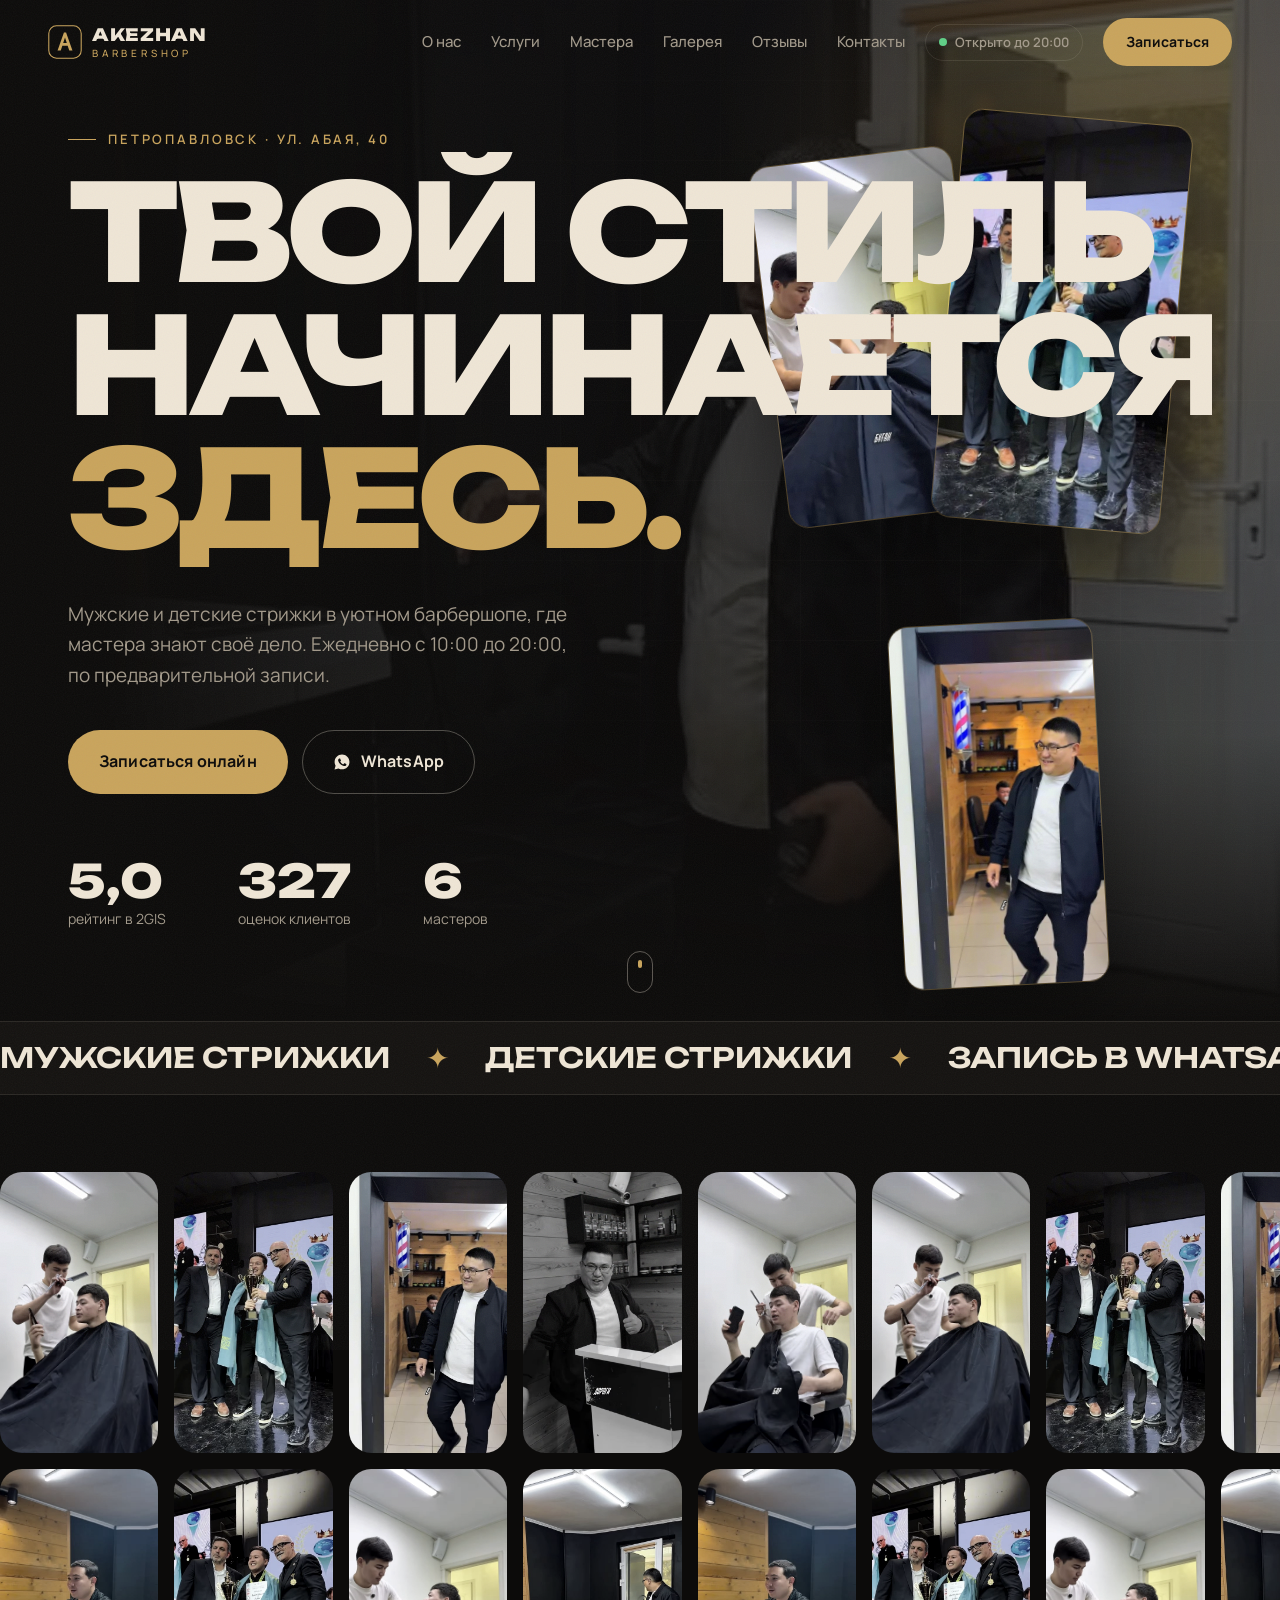
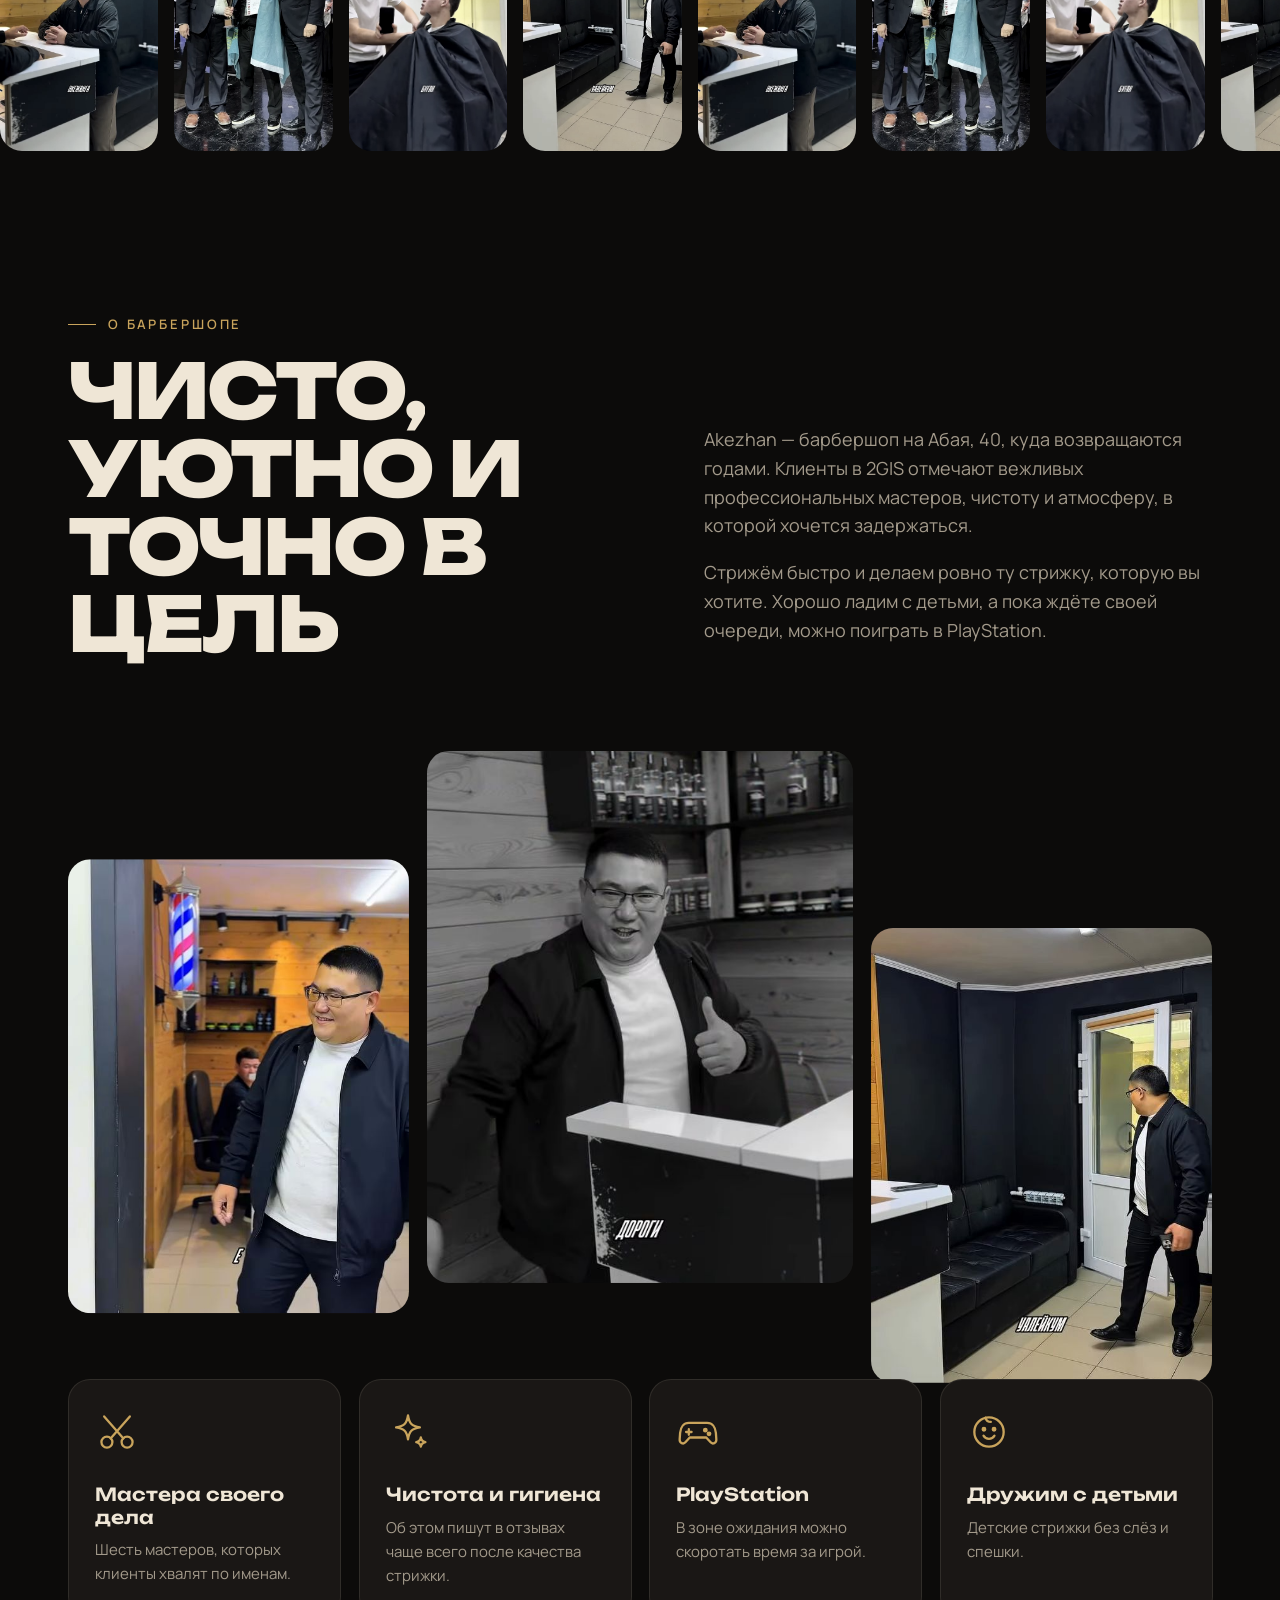
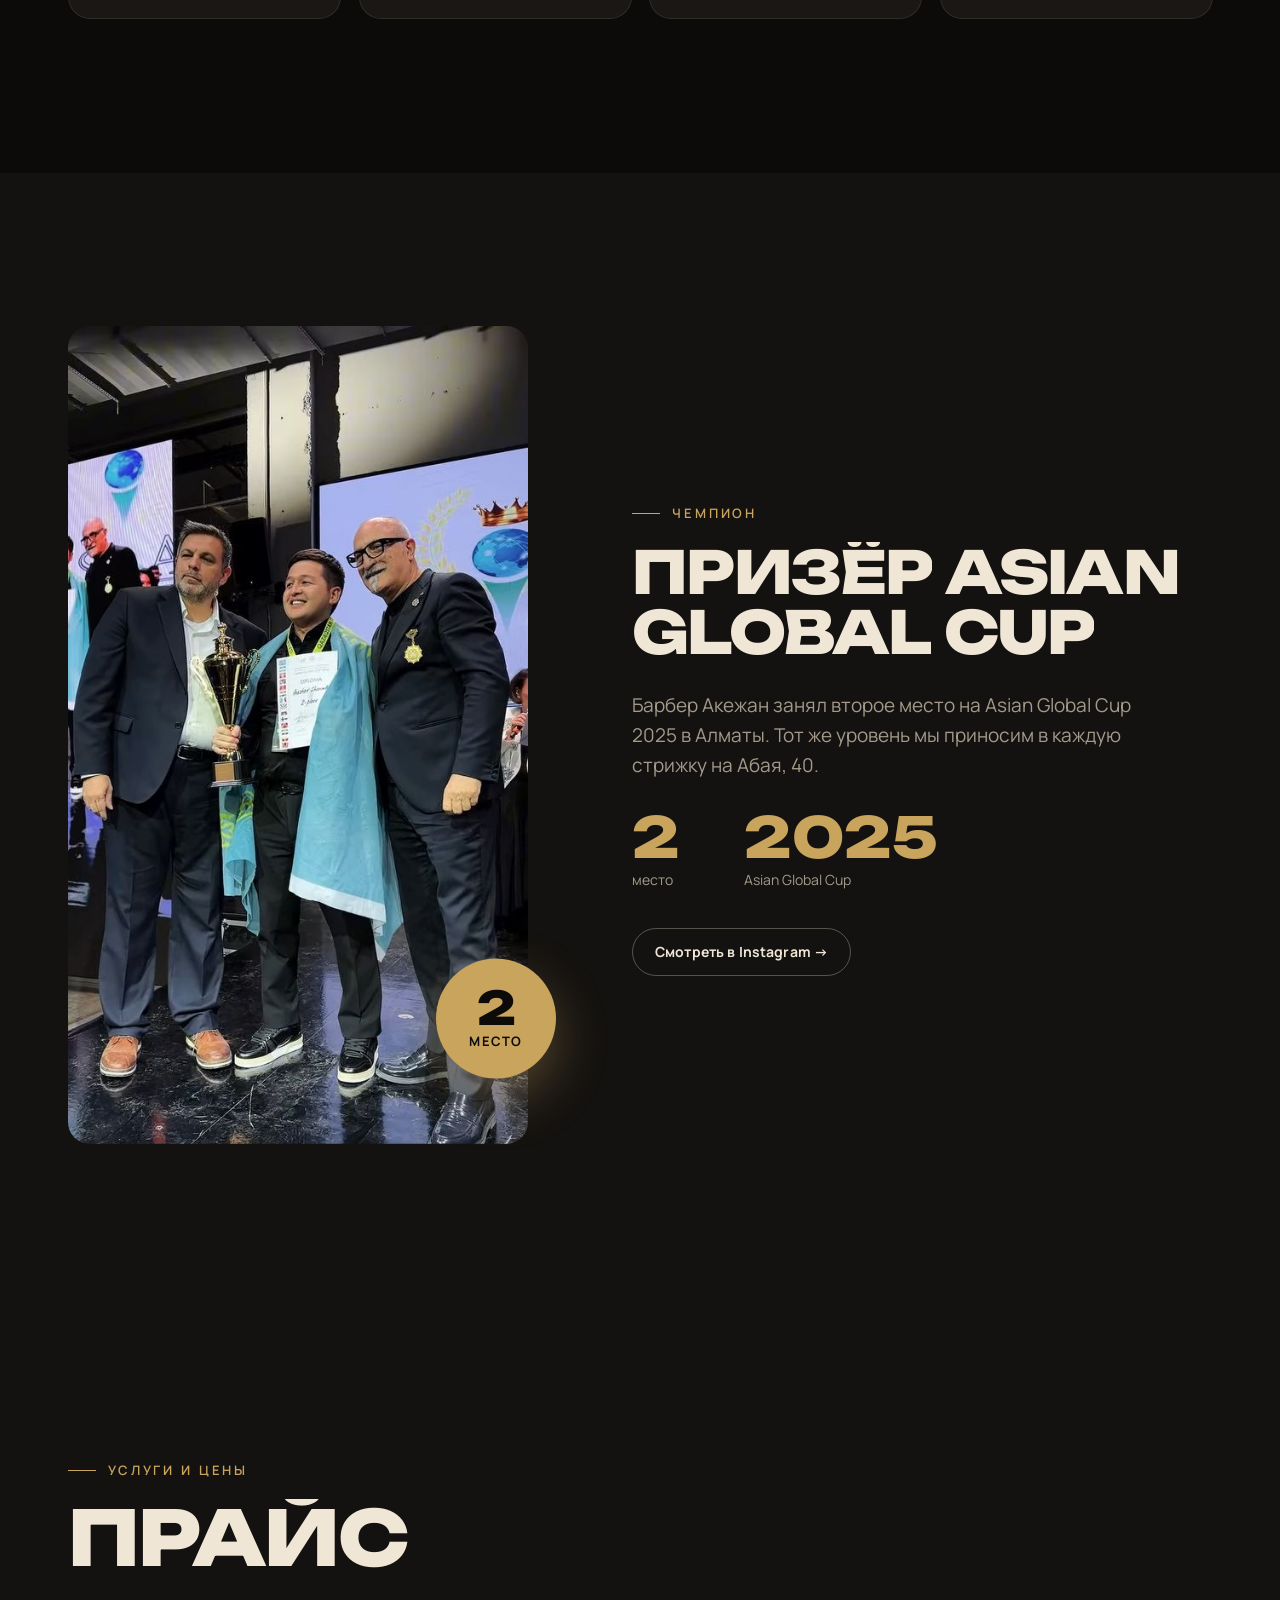
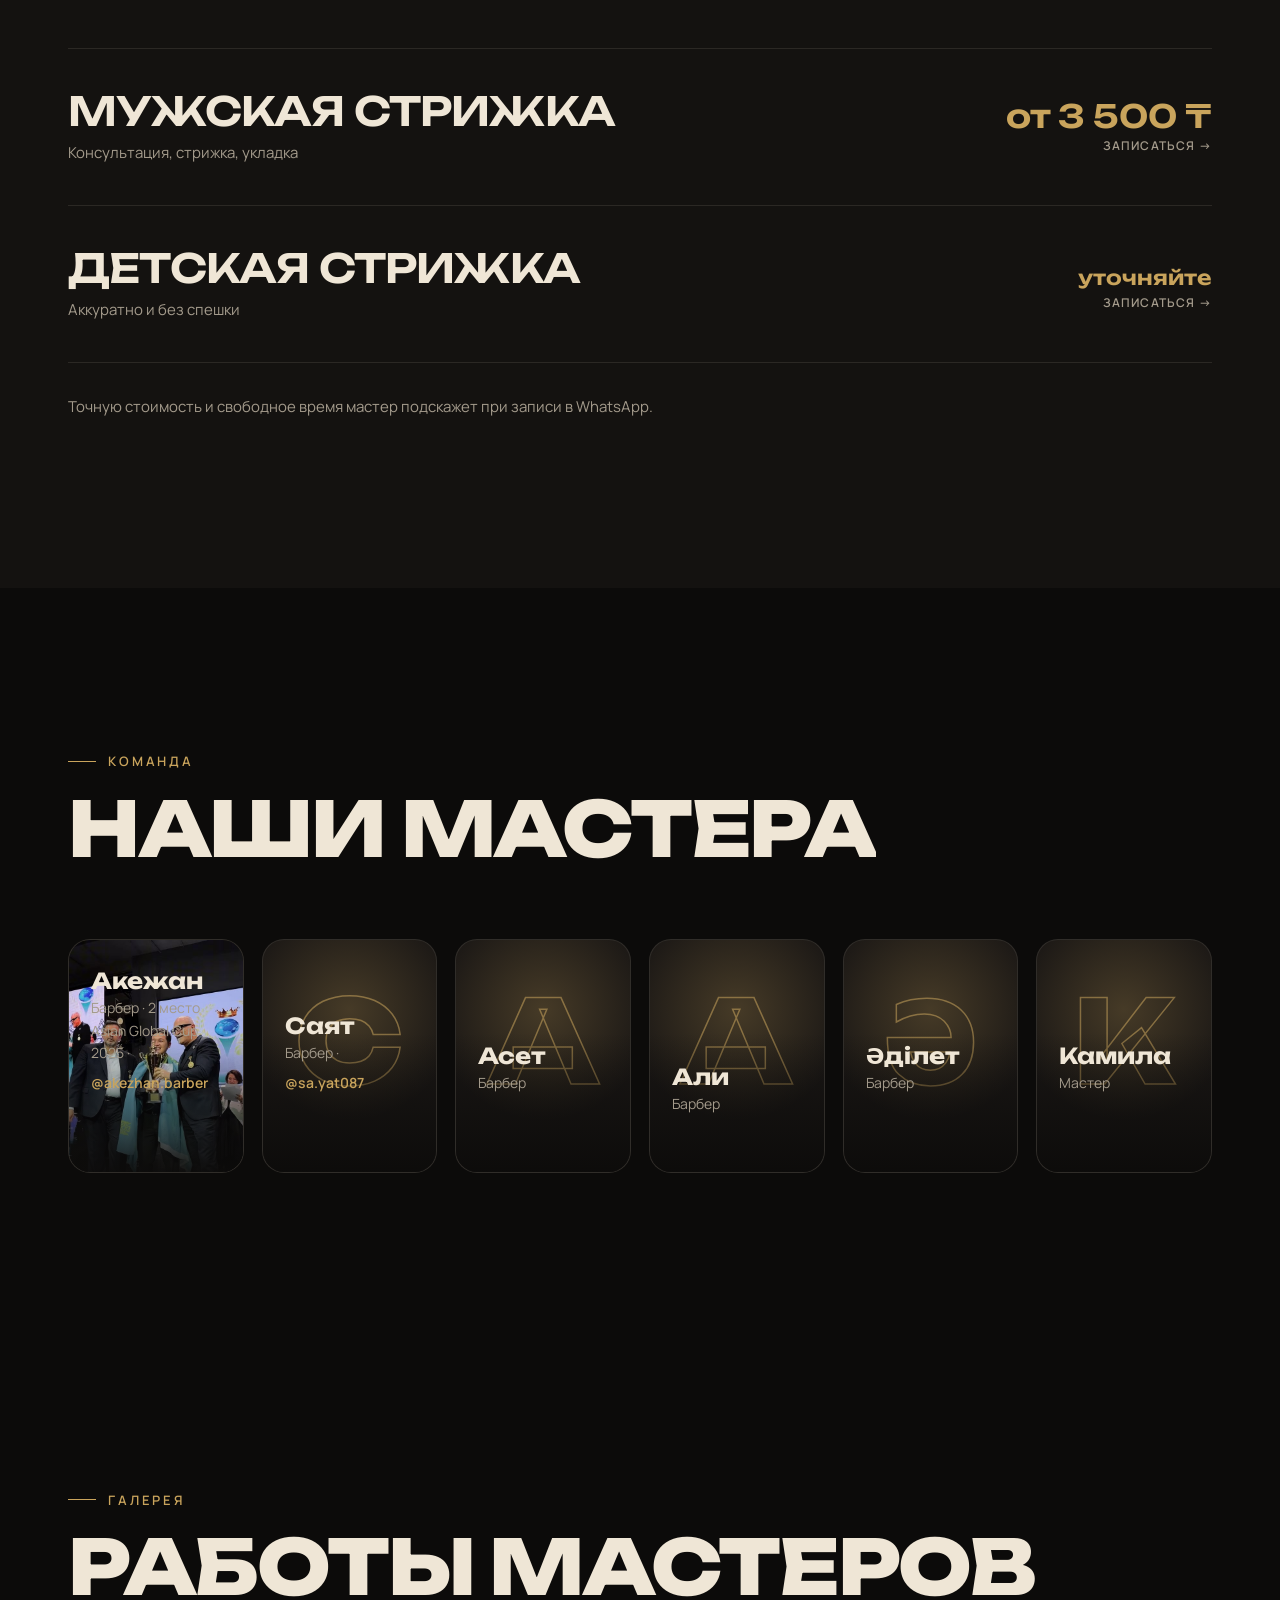
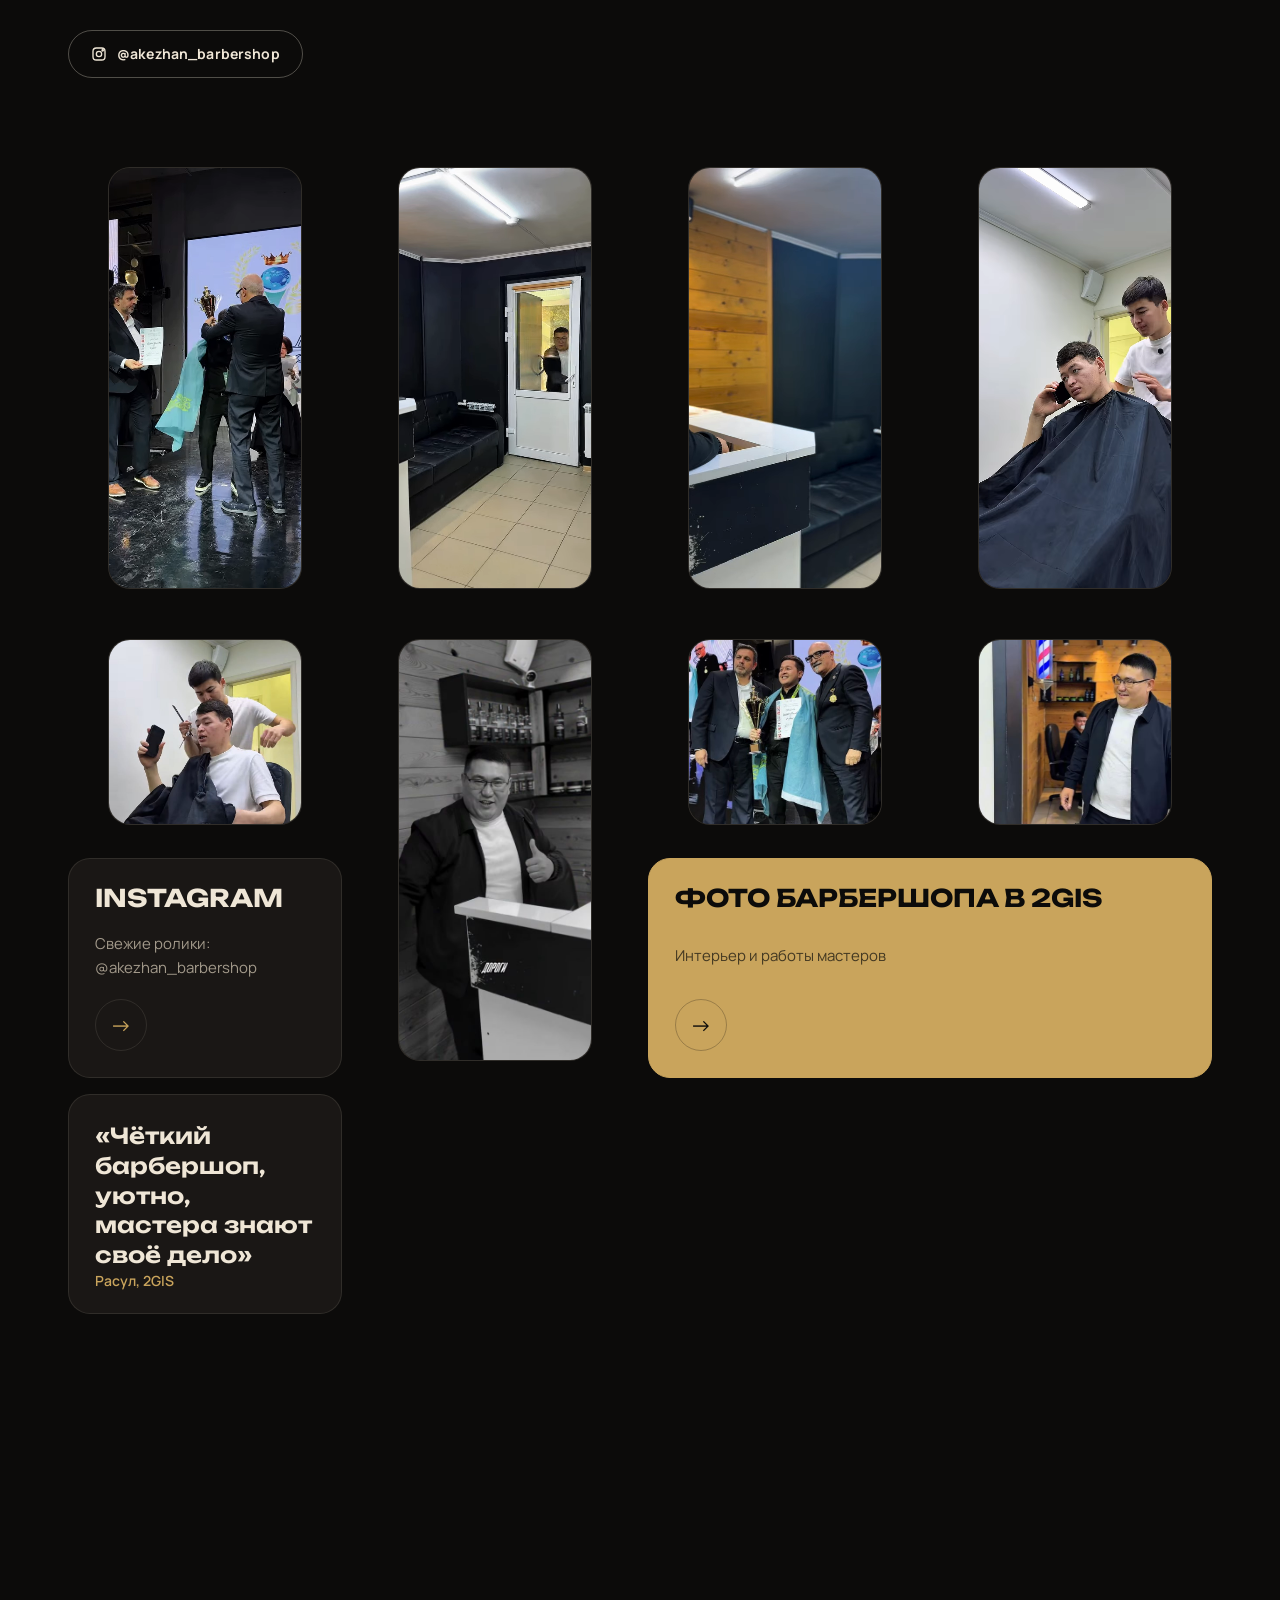
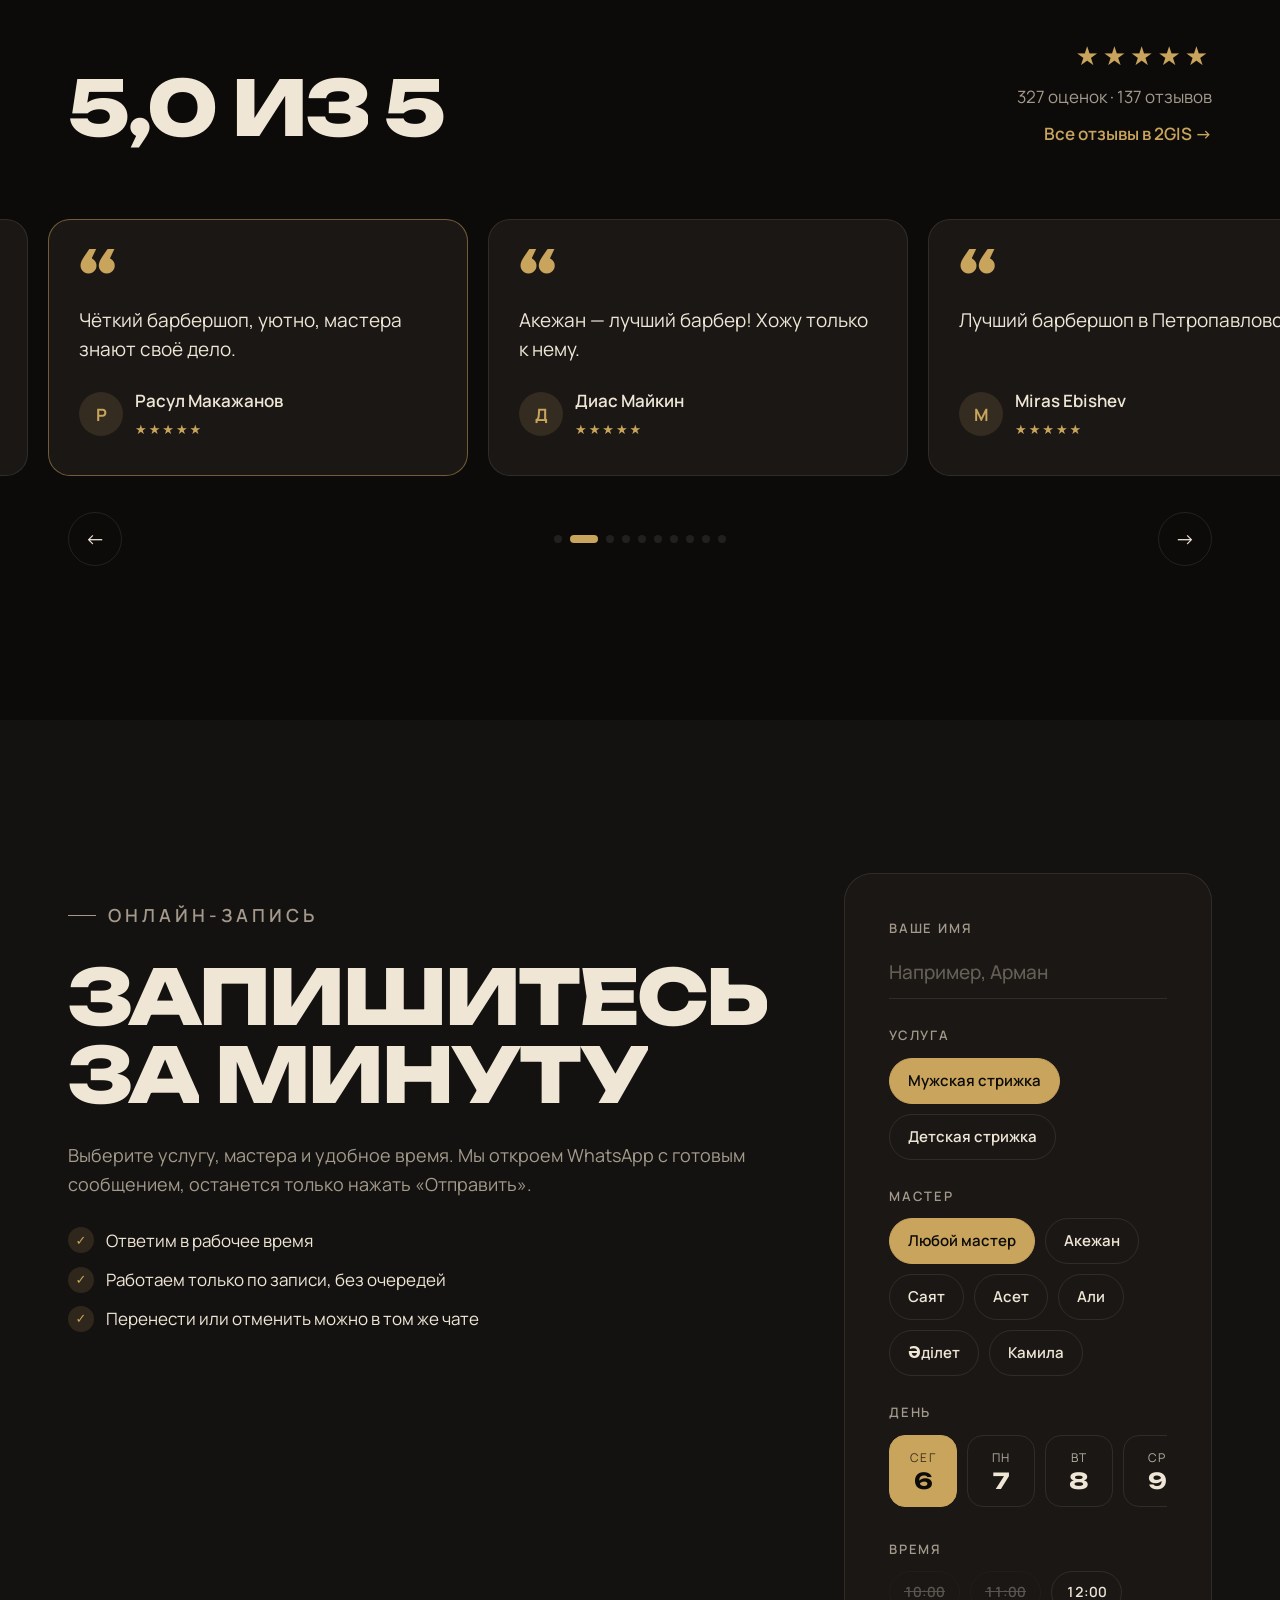
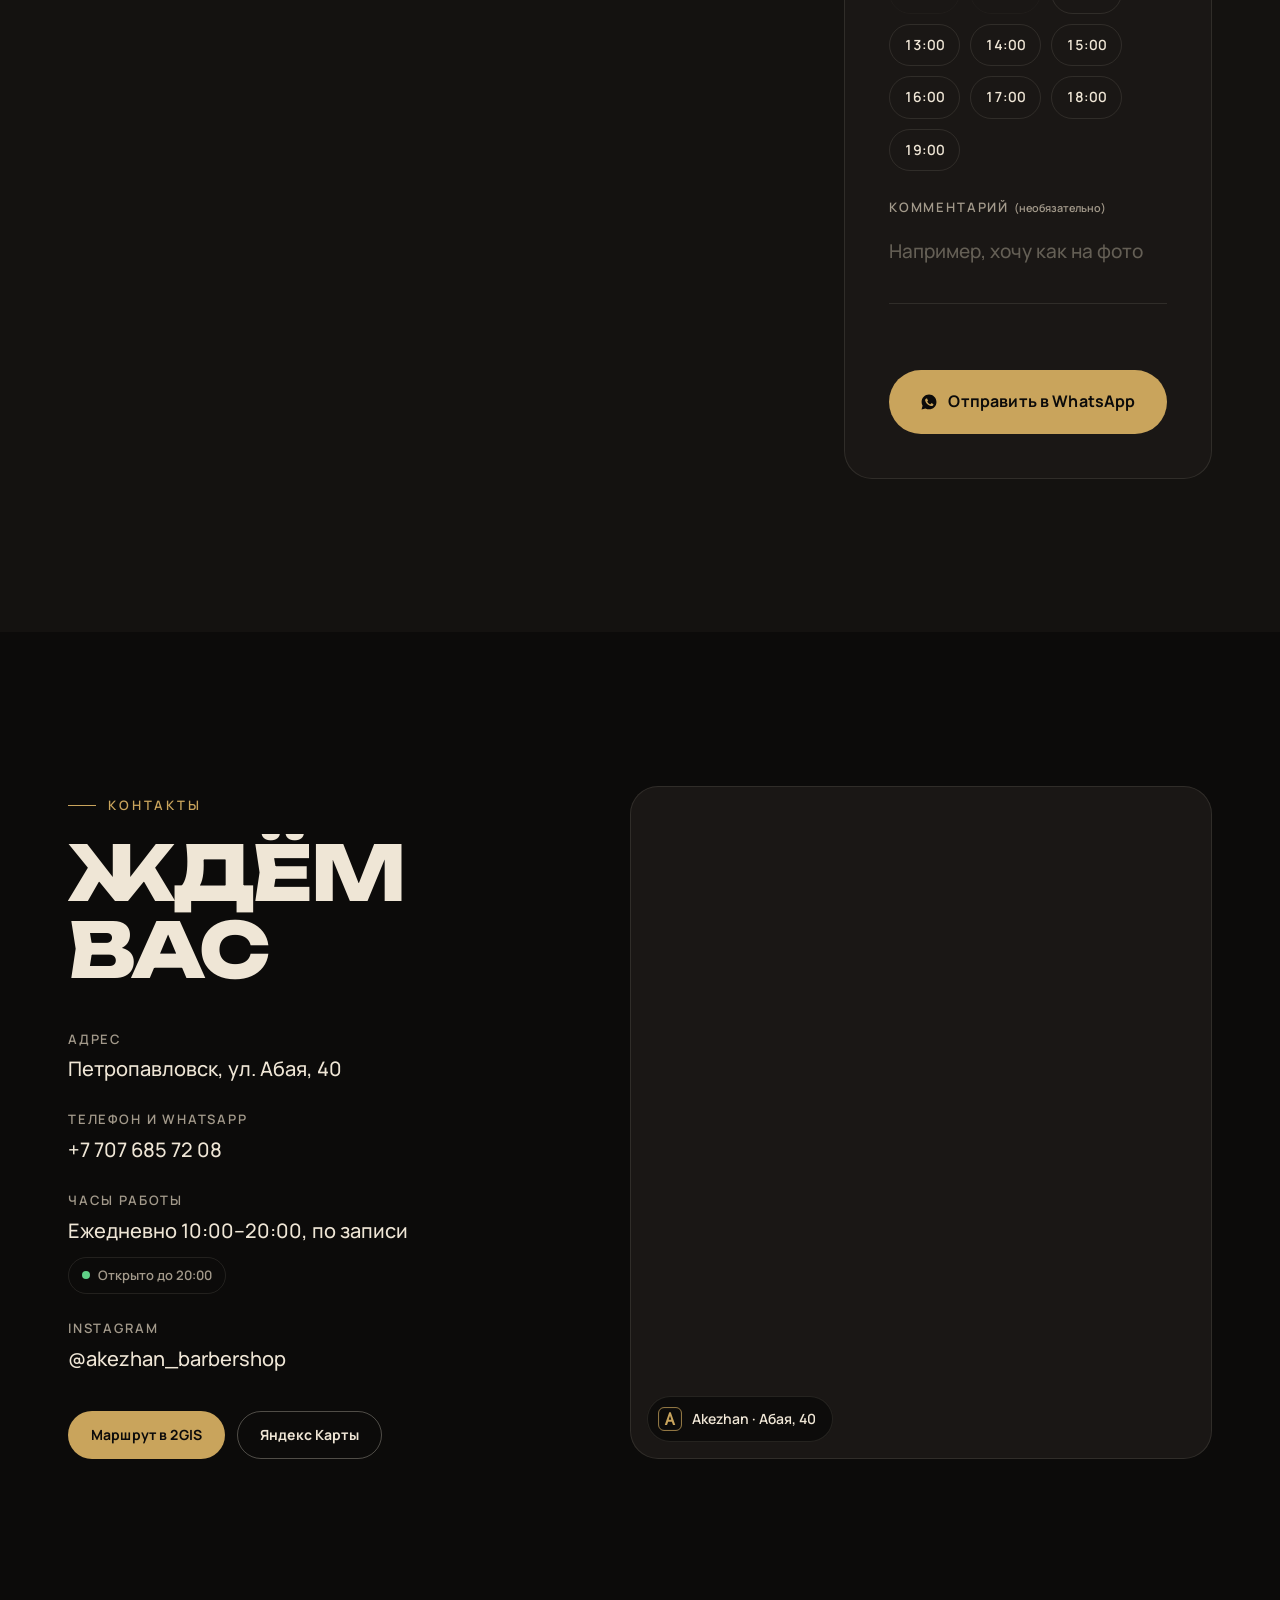
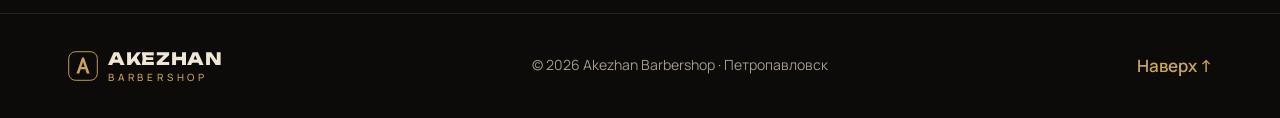
==== commit 33e8ab28: "Редизайн: видео-фон, кадры, лента фото, блок про чемпионат, параллакс Co-Authored-By: Claude Sonnet " ====
--- a/index.html
+++ b/index.html
@@ -74,12 +74,14 @@
     <!-- HERO -->
     <section class="hero">
       <div class="hero__bg" aria-hidden="true">
+        <video class="hero__video" src="assets/gallery/dry-shave.mp4" poster="assets/frames/dry-shave-12.jpg" autoplay muted loop playsinline></video>
         <div class="hero__glow"></div>
         <div class="hero__grid"></div>
-        <svg class="hero__scissors" viewBox="0 0 200 200" fill="none" stroke="currentColor" stroke-width="2">
-          <circle cx="58" cy="150" r="22"/><circle cx="142" cy="150" r="22"/>
-          <path d="M72 133 L150 30"/><path d="M128 133 L50 30"/><circle cx="100" cy="96" r="3" fill="currentColor"/>
-        </svg>
+        <div class="hero__stack">
+          <img class="hero__photo hero__photo--a" src="assets/frames/beard-12.jpg" alt="" data-speed="-0.10">
+          <img class="hero__photo hero__photo--b" src="assets/frames/cup-2025-4.jpg" alt="" data-speed="0.08">
+          <img class="hero__photo hero__photo--c" src="assets/frames/dry-shave-12.jpg" alt="" data-speed="-0.04">
+        </div>
       </div>
       <div class="hero__content">
         <p class="eyebrow reveal">Петропавловск · ул. Абая, 40</p>
@@ -112,6 +114,9 @@
       </div>
     </div>
 
+    <!-- PHOTO STRIP -->
+    <div class="strip" aria-hidden="true" data-strip></div>
+
     <!-- ABOUT -->
     <section class="section about" id="about">
       <div class="container about__grid">
@@ -123,6 +128,11 @@
           <p class="reveal">Akezhan — барбершоп на Абая, 40, куда возвращаются годами. Клиенты в 2GIS отмечают вежливых профессиональных мастеров, чистоту и атмосферу, в которой хочется задержаться.</p>
           <p class="reveal">Стрижём быстро и делаем ровно ту стрижку, которую вы хотите. Хорошо ладим с детьми, а пока ждёте своей очереди, можно поиграть в PlayStation.</p>
         </div>
+      </div>
+      <div class="container mosaic">
+        <figure class="reveal-img mosaic__a" data-speed="0.06"><img src="assets/frames/dry-shave-12.jpg" alt="Кресло и барбер-пилон в барбершопе Akezhan" loading="lazy"></figure>
+        <figure class="reveal-img mosaic__b" data-speed="-0.05"><img src="assets/frames/interior-64.jpg" alt="Полки с косметикой в барбершопе" loading="lazy"></figure>
+        <figure class="reveal-img mosaic__c" data-speed="0.1"><img src="assets/frames/dry-shave-3.jpg" alt="Зона ожидания с диваном" loading="lazy"></figure>
       </div>
       <div class="container features">
         <article class="feature tilt reveal">
@@ -148,6 +158,26 @@
       </div>
     </section>
 
+    <!-- CHAMPION -->
+    <section class="section champ" id="champion">
+      <div class="container champ__grid">
+        <div class="champ__media">
+          <figure class="reveal-img"><img src="assets/frames/cup-2025-8.jpg" alt="Акежан с кубком на Asian Global Cup 2025" loading="lazy"></figure>
+          <div class="champ__badge" data-speed="-0.12"><b>2</b><span>место</span></div>
+        </div>
+        <div>
+          <p class="eyebrow reveal">Чемпион</p>
+          <h2 class="h2 split">Призёр Asian Global Cup</h2>
+          <p class="champ__text reveal">Барбер Акежан занял второе место на Asian Global Cup 2025 в Алматы. Тот же уровень мы приносим в каждую стрижку на Абая, 40.</p>
+          <ul class="champ__stats reveal">
+            <li><b data-count="2">0</b><span>место</span></li>
+            <li><b data-count="2025">0</b><span>Asian Global Cup</span></li>
+          </ul>
+          <a href="https://www.instagram.com/akezhan.barber/reel/DRthn9siuzz/" target="_blank" rel="noopener" class="btn btn--ghost btn--sm magnetic reveal">Смотреть в Instagram →</a>
+        </div>
+      </div>
+    </section>
+
     <!-- SERVICES -->
     <section class="section services" id="services">
       <div class="container">
--- a/styles.css
+++ b/styles.css
@@ -195,7 +195,6 @@
   -webkit-mask-image: radial-gradient(ellipse at 70% 40%, #000 0%, transparent 65%);
   opacity: .5;
 }
-.hero__scissors { position: absolute; right: 6vw; top: 50%; width: min(38vw, 460px); color: var(--gold); opacity: .16; transform: translateY(-50%) rotate(-18deg); animation: float 9s ease-in-out infinite; }
 @keyframes float { 50% { transform: translateY(-54%) rotate(-12deg); } }
 .hero__content { position: relative; width: 100%; max-width: 1240px; margin: 0 auto; padding: 0 var(--gutter); }
 .hero__title { font: 800 clamp(46px, 10.5vw, 150px)/0.95 var(--display); letter-spacing: -0.045em; text-transform: uppercase; margin: 0 0 32px; }
@@ -416,7 +415,6 @@
   .team__grid { grid-template-columns: repeat(2, 1fr); }
   .gallery__grid { grid-template-columns: repeat(2, 1fr); grid-auto-rows: 190px; }
   .reviews__summary { text-align: left; }
-  .hero__scissors { width: 70vw; right: -18vw; top: 30%; }
   .map { min-height: 340px; }
 }
 @media (max-width: 560px) {
@@ -442,3 +440,64 @@
   html { scroll-behavior: auto; }
   .reveal, .split .w > span, .hero__title .line > span { opacity: 1; transform: none; }
 }
+
+/* ===== v2: фото, видео-фон, параллакс ===== */
+.hero__video { position: absolute; inset: 0; width: 100%; height: 100%; object-fit: cover; opacity: .38; filter: saturate(.8) contrast(1.05); }
+.hero__bg::after { content: ""; position: absolute; inset: 0; background: linear-gradient(90deg, var(--bg) 8%, rgba(12, 11, 10, .55) 55%, rgba(12, 11, 10, .2)), linear-gradient(to top, var(--bg), transparent 28%); }
+.hero__stack { position: absolute; inset: 0; z-index: 1; pointer-events: none; }
+.hero__photo { position: absolute; width: clamp(140px, 16vw, 250px); aspect-ratio: 9 / 16; object-fit: cover; border-radius: 20px; border: 1px solid rgba(201, 164, 92, .35); box-shadow: 0 30px 80px rgba(0, 0, 0, .55); opacity: 0; animation: photo-in 1.4s var(--ease) 1.2s forwards; }
+.hero__photo--a { right: 24vw; top: 17%; --r: -7deg; }
+.hero__photo--b { right: 8vw; top: 9%; --r: 5deg; width: clamp(150px, 18vw, 280px); }
+.hero__photo--c { right: 14vw; bottom: 6%; --r: -3deg; }
+@keyframes photo-in { from { opacity: 0; transform: translateY(60px) rotate(0); } to { opacity: 1; transform: rotate(var(--r)); } }
+.hero__content { z-index: 2; }
+
+/* лента фото */
+.strip { overflow: hidden; display: grid; gap: 16px; padding: clamp(40px, 6vw, 80px) 0 0; }
+.strip__row { display: flex; gap: 16px; width: max-content; padding-right: 16px; animation: strip 70s linear infinite; }
+.strip__row--rev { animation-direction: reverse; animation-duration: 85s; }
+.strip__row img { height: clamp(190px, 22vw, 300px); aspect-ratio: 9 / 16; object-fit: cover; border-radius: var(--radius); filter: grayscale(.45) contrast(1.05); transition: filter .6s var(--ease), transform .8s var(--ease); }
+.strip__row img:hover { filter: none; transform: scale(1.04); }
+.strip:hover .strip__row { animation-play-state: paused; }
+@keyframes strip { to { transform: translateX(-25%); } }
+
+/* проявление картинок */
+/* клипуем картинку, а не обёртку: IntersectionObserver не видит полностью обрезанные элементы */
+.reveal-img { margin: 0; overflow: hidden; border-radius: var(--radius); background: var(--card); }
+.reveal-img img { width: 100%; height: 100%; object-fit: cover; clip-path: inset(0 0 100% 0); transform: scale(1.3); transition: clip-path 1.3s var(--ease), transform 1.8s var(--ease); }
+.reveal-img.in img { clip-path: inset(0); transform: none; }
+
+/* о нас: мозаика */
+.mosaic { display: grid; grid-template-columns: 1fr 1.25fr 1fr; gap: 18px; align-items: center; margin-top: clamp(48px, 7vw, 88px); }
+.mosaic figure { aspect-ratio: 3 / 4; }
+.mosaic__b { aspect-ratio: 4 / 5 !important; }
+.mosaic__c { margin-top: 12%; }
+
+/* чемпион */
+.champ { background: var(--bg-2); overflow: hidden; }
+.champ .h2 { font-size: clamp(30px, 4.6vw, 62px); }
+.champ__grid { display: grid; grid-template-columns: minmax(260px, .9fr) minmax(0, 1.1fr); gap: clamp(40px, 7vw, 110px); align-items: center; }
+.champ__media { position: relative; width: 100%; max-width: 460px; }
+.champ__media figure { aspect-ratio: 9 / 16; }
+.champ__badge { position: absolute; right: -28px; bottom: 12%; width: 120px; height: 120px; border-radius: 50%; background: var(--gold); color: var(--bg); display: grid; place-content: center; text-align: center; box-shadow: 0 20px 50px rgba(201, 164, 92, .35); animation: badge 6s ease-in-out infinite alternate; }
+.champ__badge b { font: 800 46px/1 var(--display); }
+.champ__badge span { font-size: 13px; font-weight: 700; text-transform: uppercase; letter-spacing: .1em; }
+@keyframes badge { to { rotate: 10deg; scale: 1.06; } }
+.champ__text { color: var(--muted); font-size: 19px; max-width: 520px; margin: 28px 0; }
+.champ__stats { list-style: none; padding: 0; margin: 0 0 36px; display: flex; gap: clamp(28px, 6vw, 64px); }
+.champ__stats b { display: block; font: 800 clamp(34px, 5vw, 56px)/1 var(--display); color: var(--gold); }
+.champ__stats span { font-size: 14px; color: var(--muted); }
+
+@media (max-width: 1100px) { .hero__photo--a { display: none; } .hero__photo--b { right: 5vw; } .hero__photo--c { right: 22vw; } }
+@media (max-width: 820px) {
+  .hero__stack { display: none; }
+  .mosaic { grid-template-columns: 1fr 1fr; }
+  .mosaic__b { display: none; }
+  .champ__grid { grid-template-columns: 1fr; }
+  .champ__media { max-width: 340px; margin: 0 auto; }
+  .champ__badge { right: -10px; width: 96px; height: 96px; }
+}
+@media (prefers-reduced-motion: reduce) {
+  .reveal-img img { clip-path: none; transform: none; }
+  .hero__photo { opacity: 1; transform: rotate(var(--r)); animation: none; }
+}
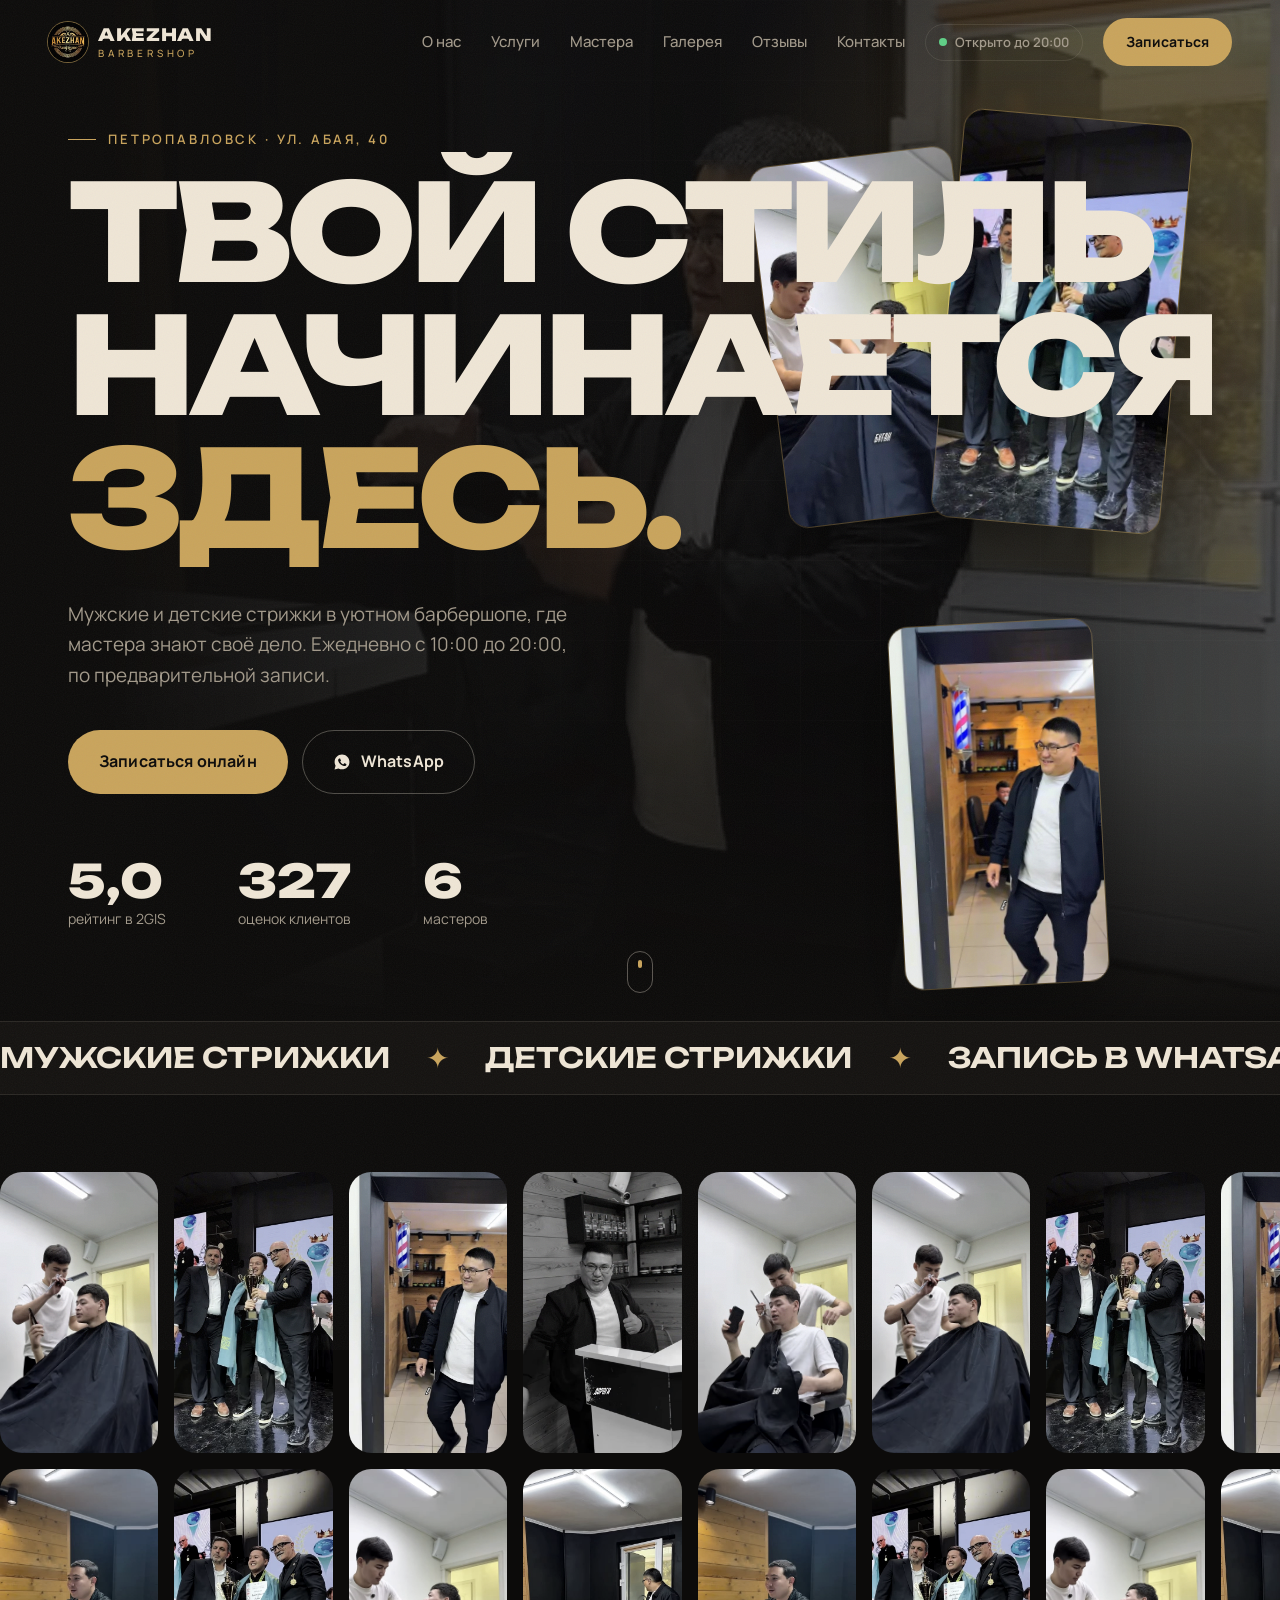
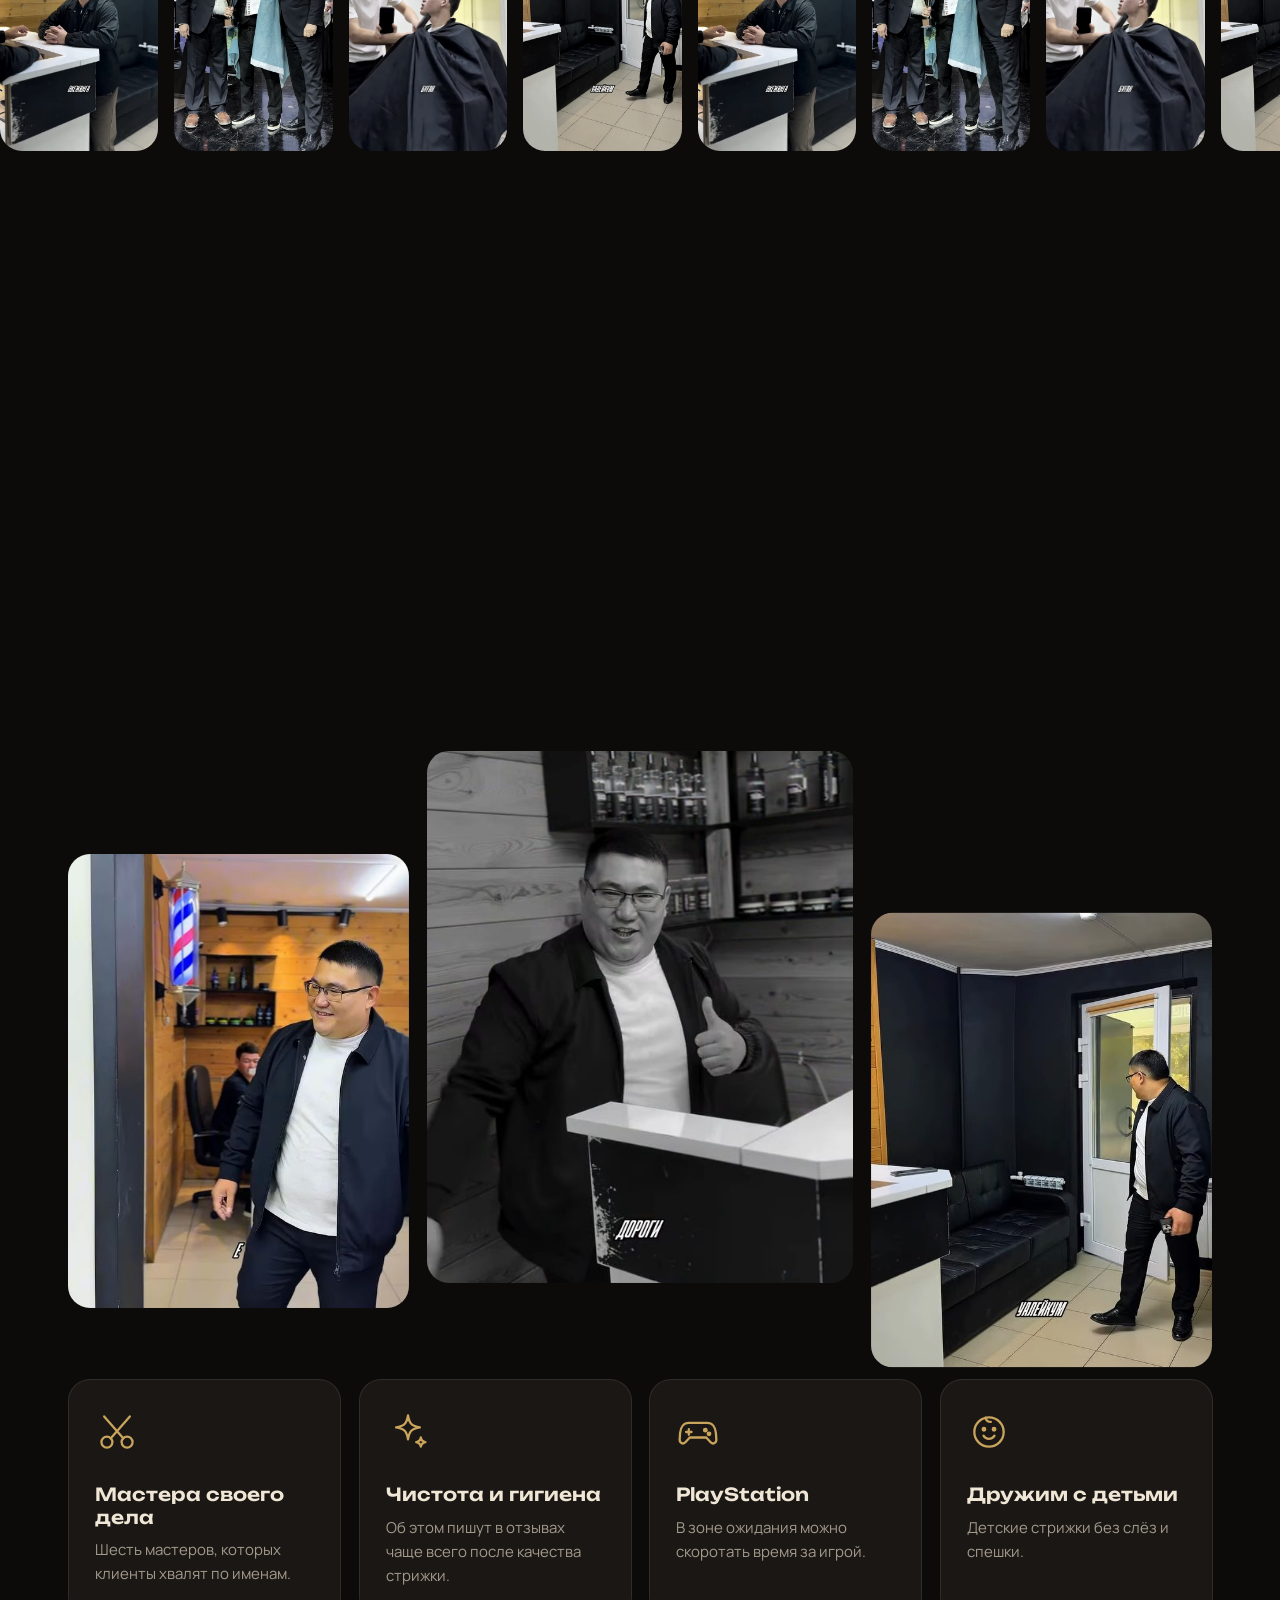
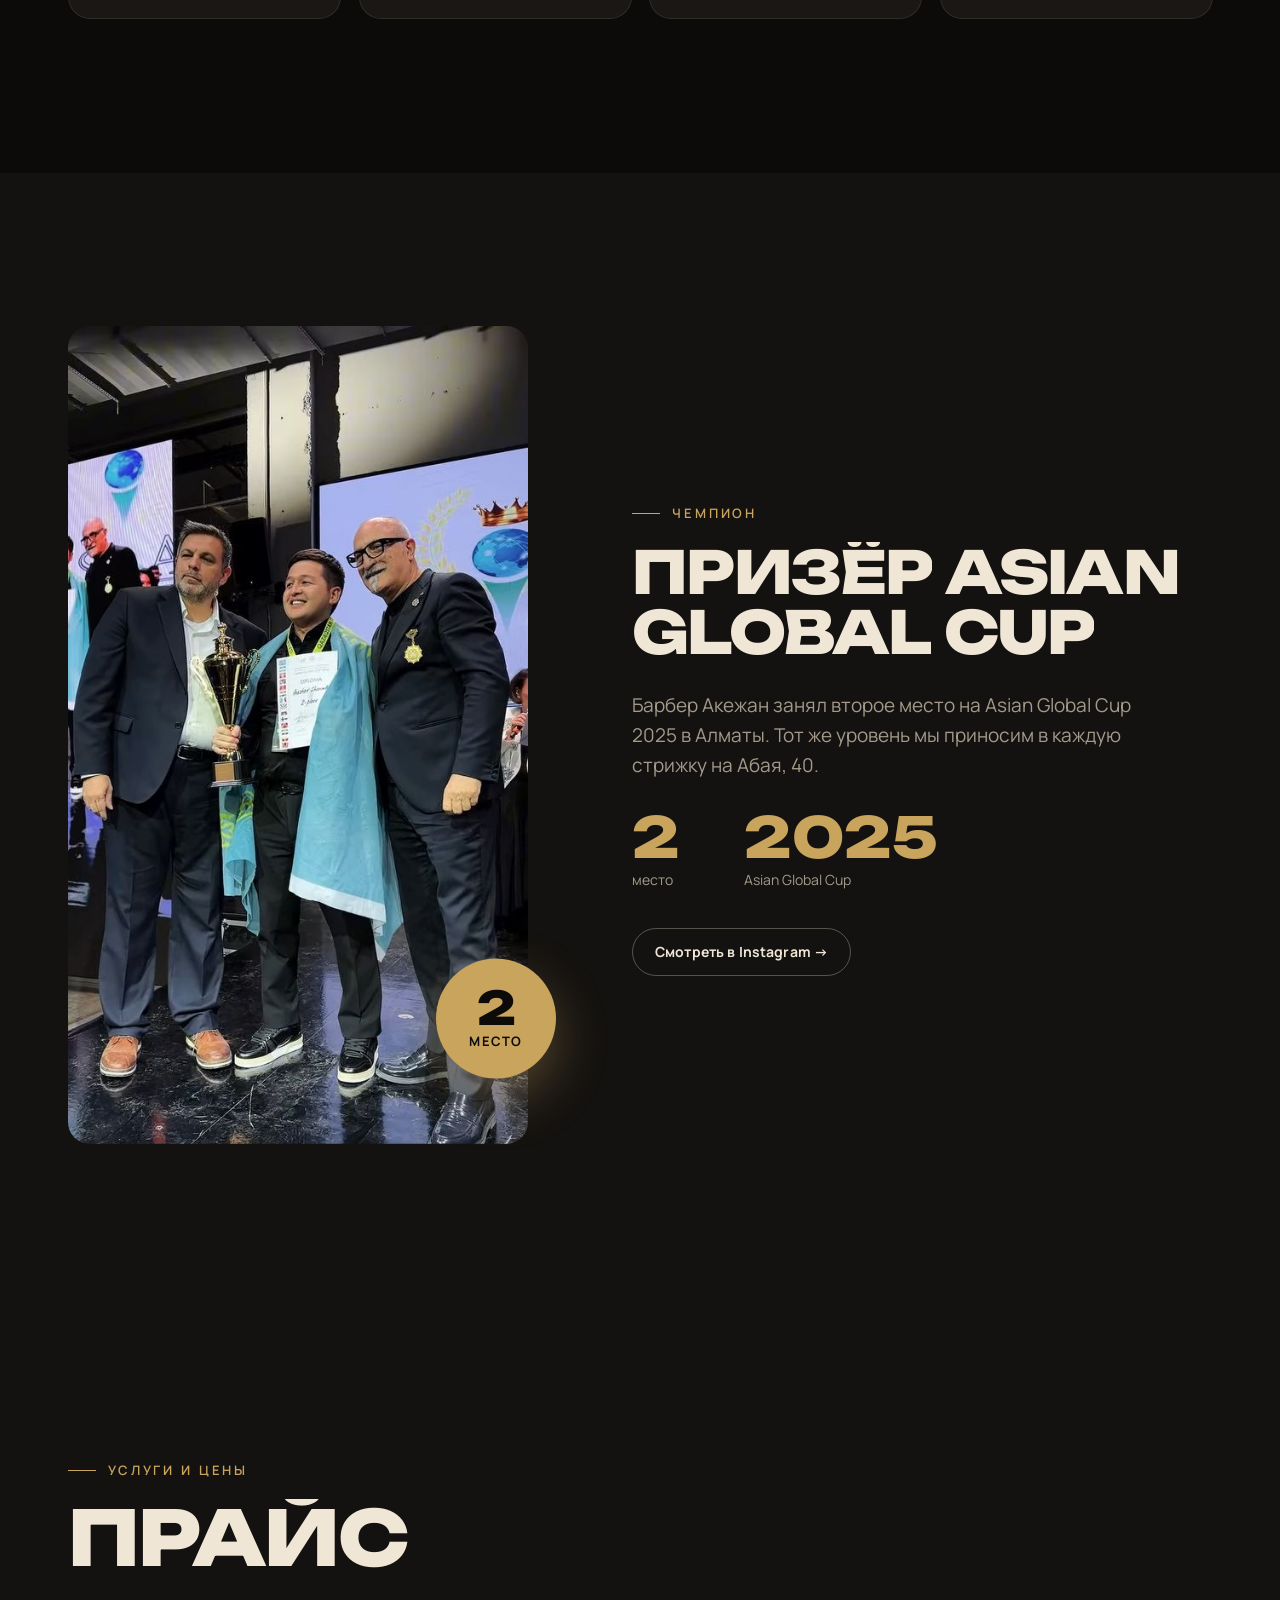
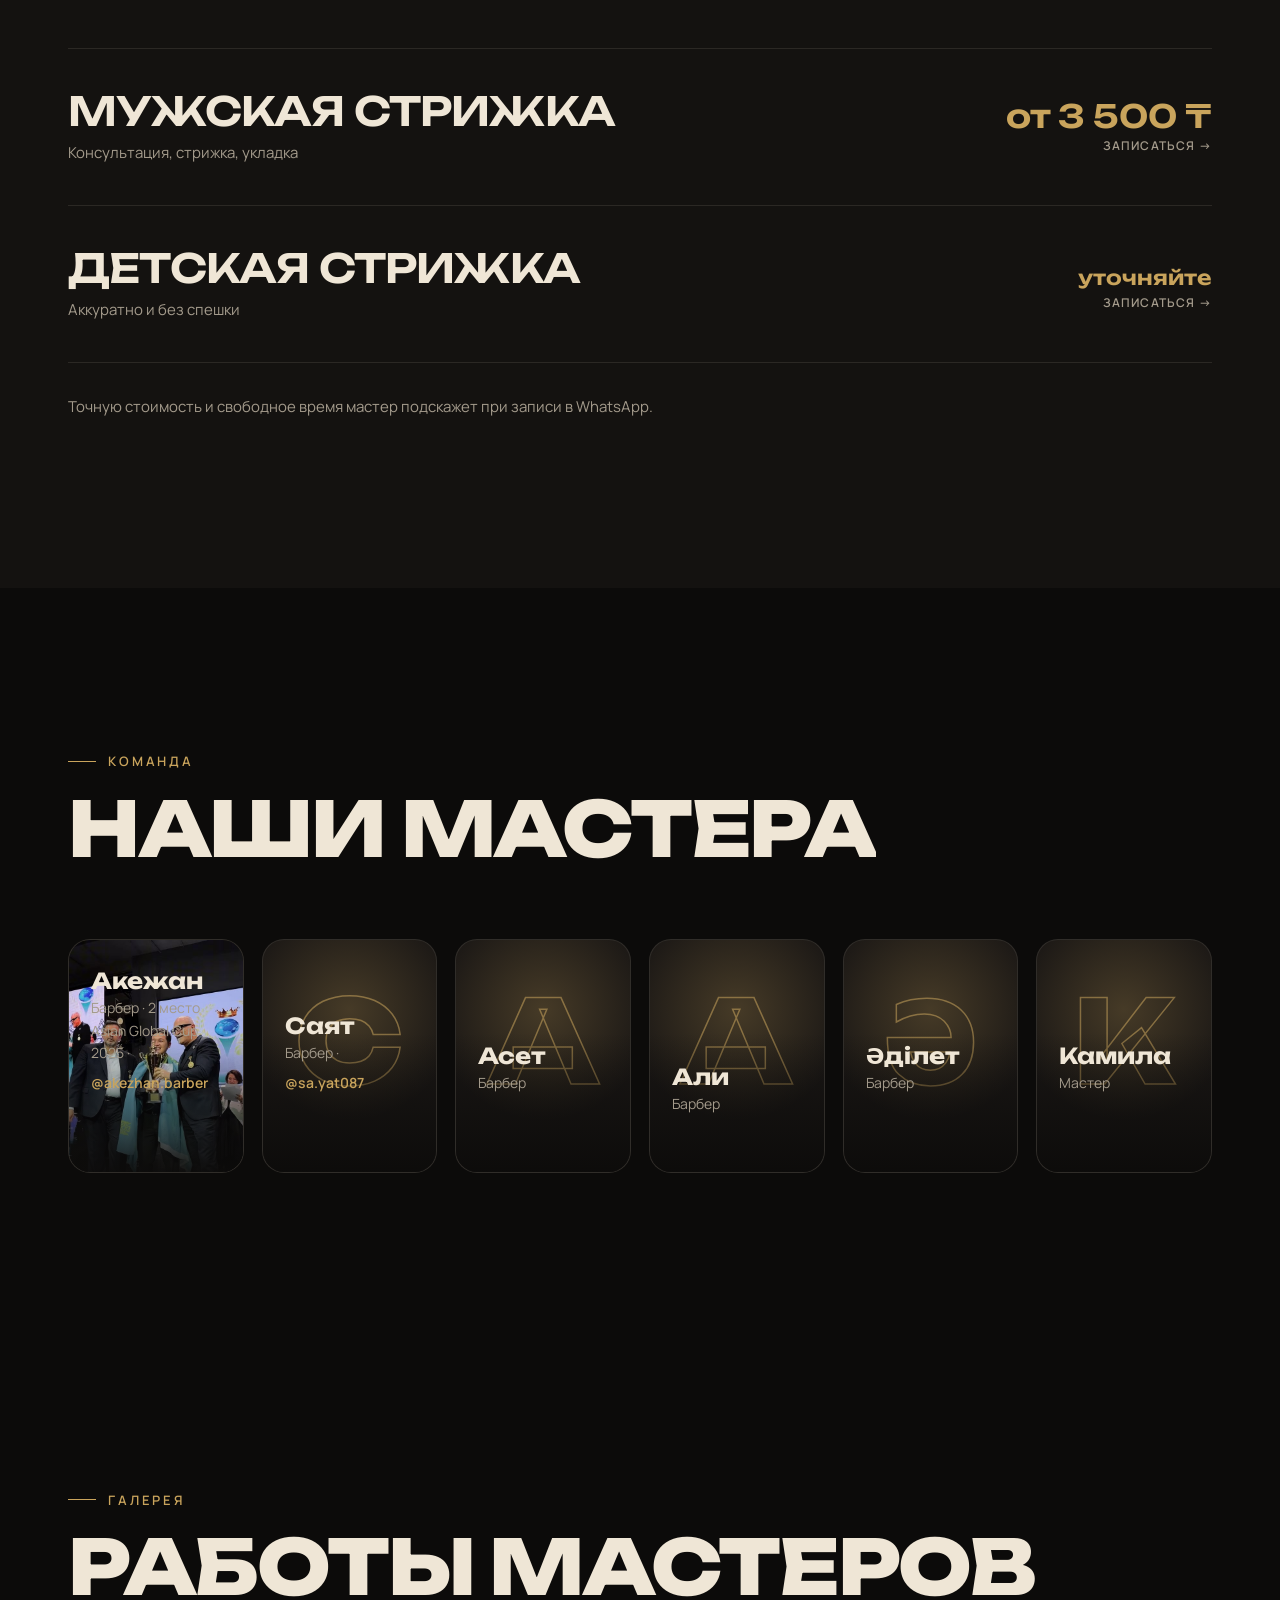
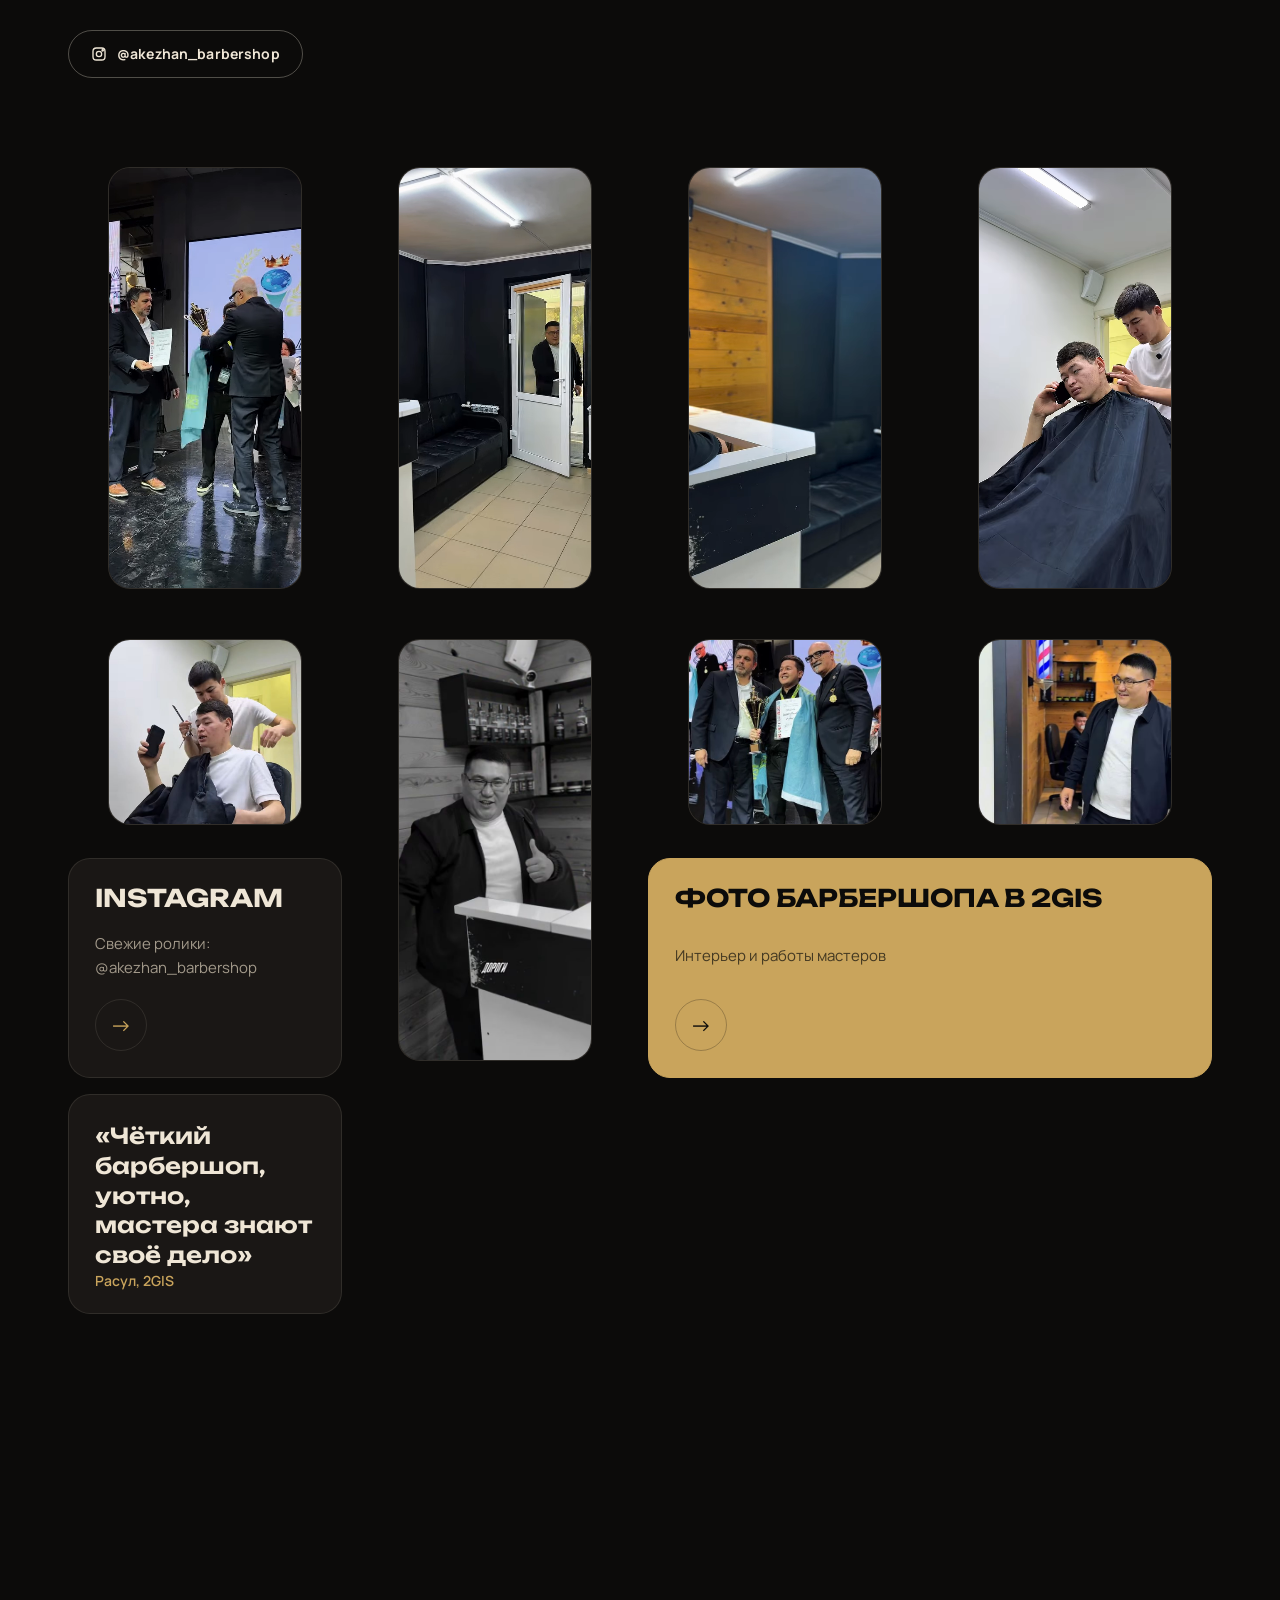
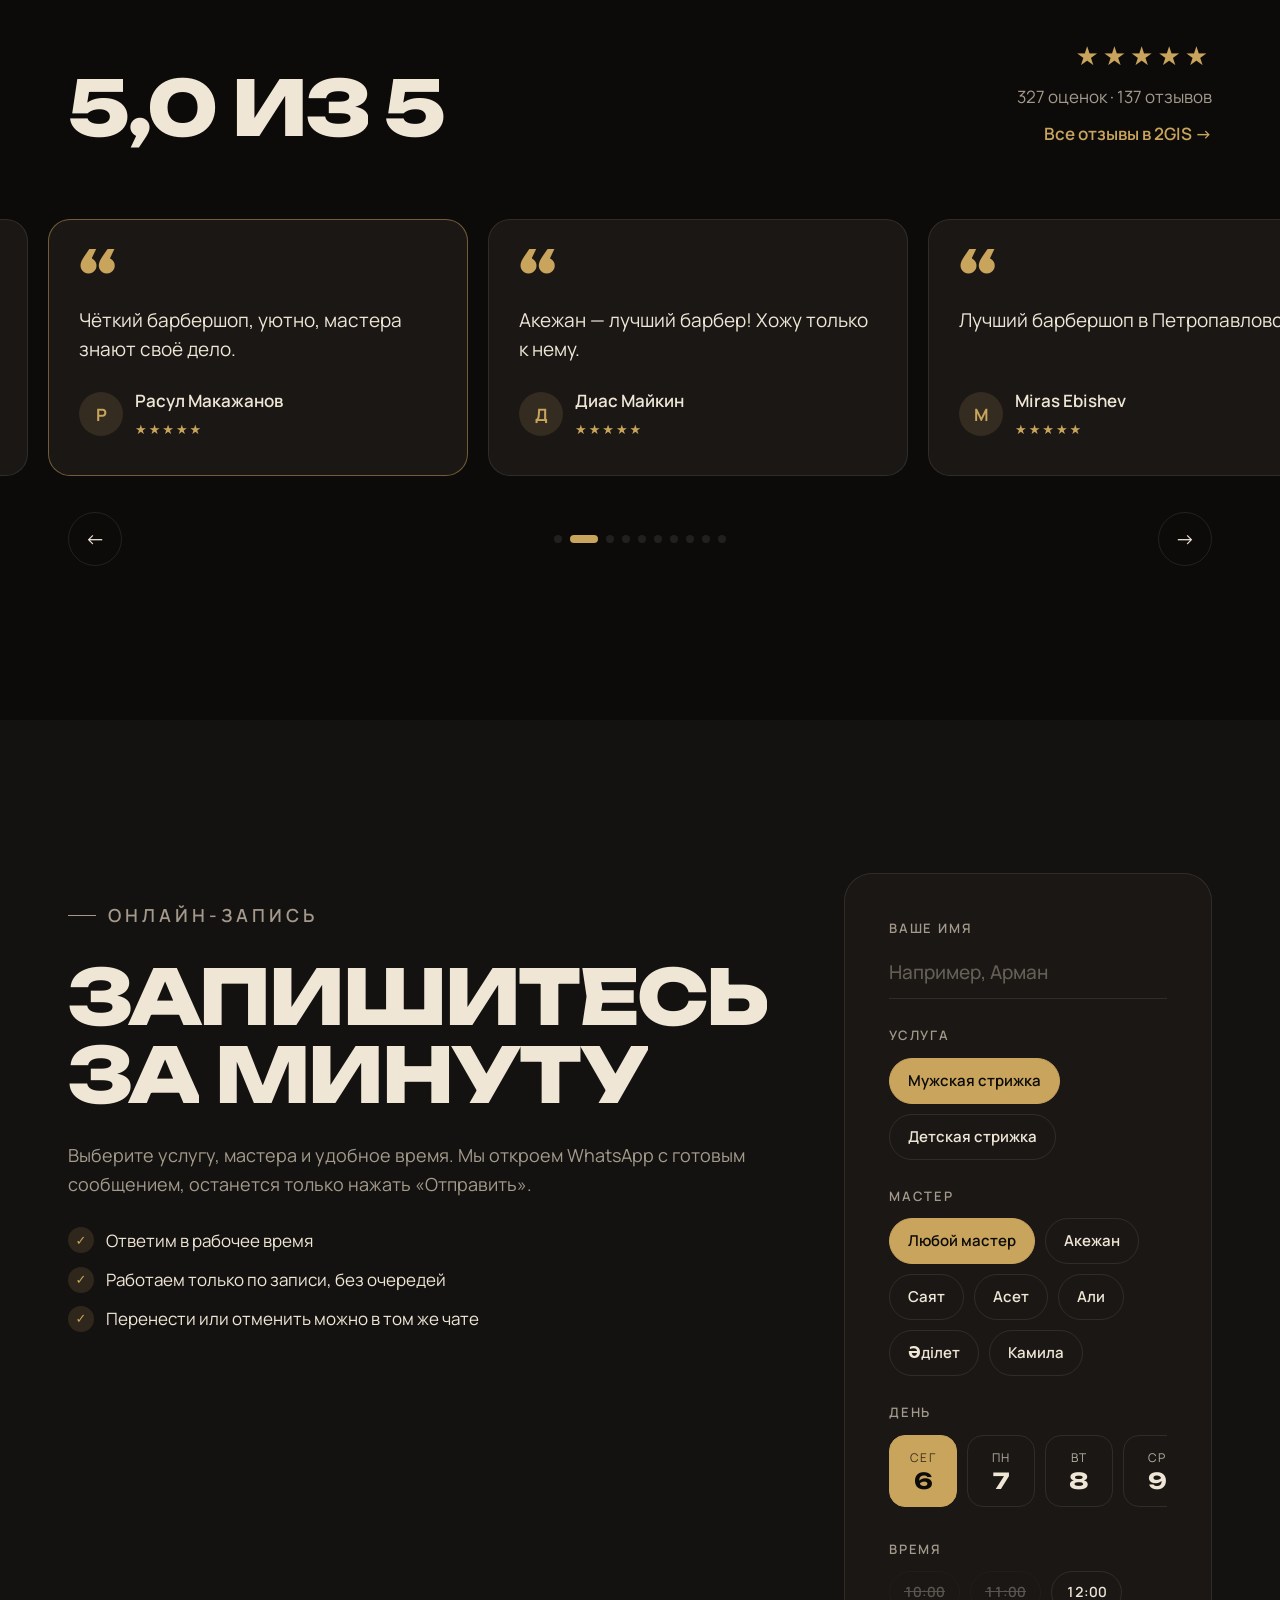
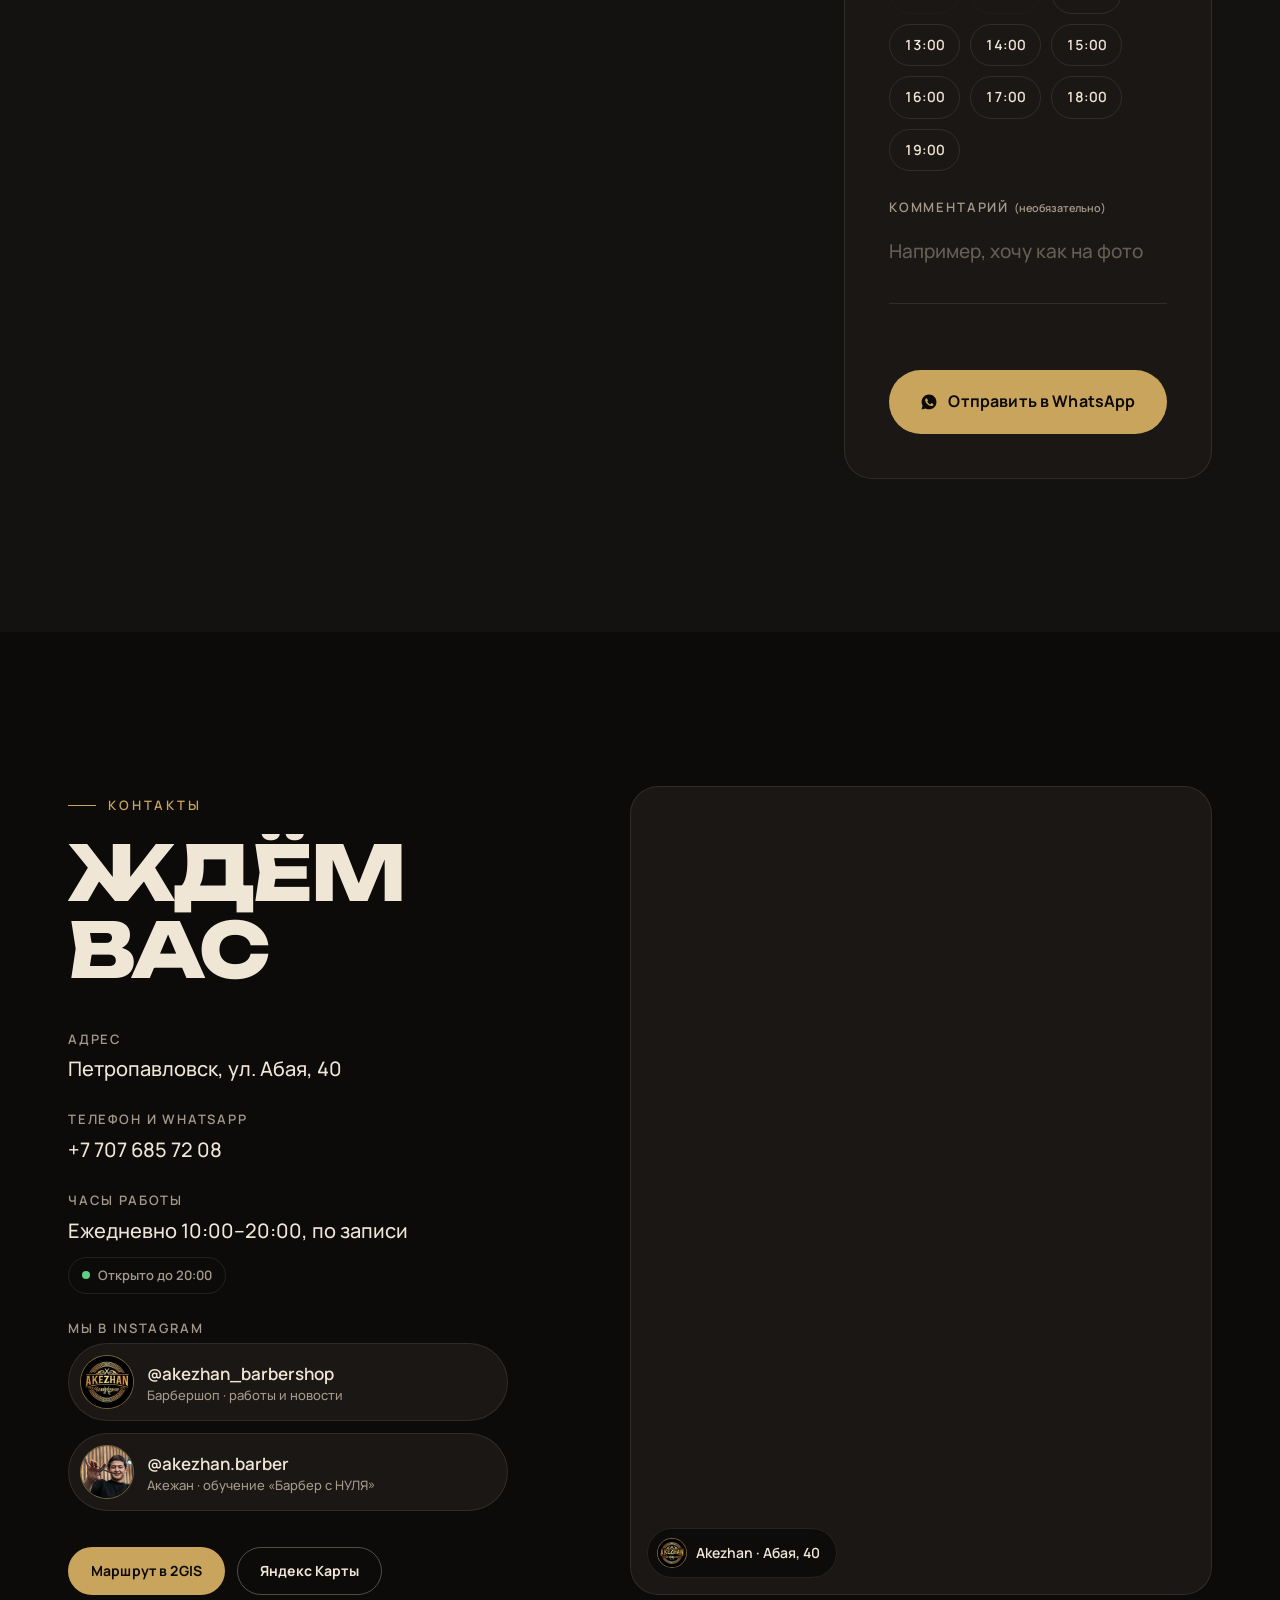
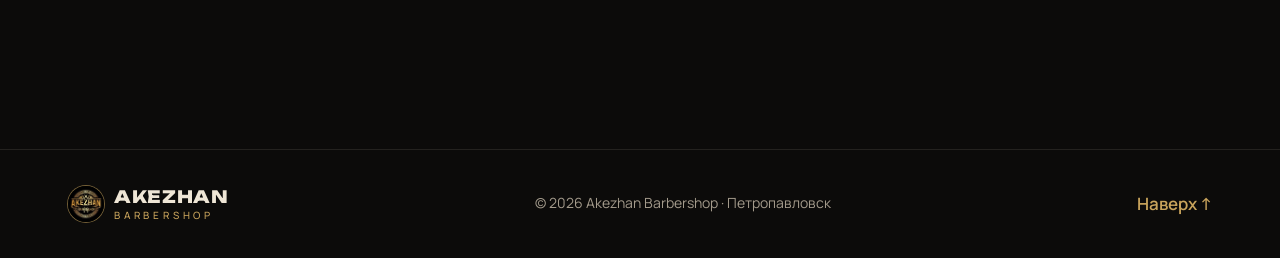
==== commit d864a53a: "Логотипы Instagram: шапка, подвал, карта, прелоадер, иконка, блок Instagram Co-Authored-By: Claude S" ====
--- a/index.html
+++ b/index.html
@@ -9,7 +9,9 @@
   <meta property="og:title" content="Akezhan Barbershop — Петропавловск">
   <meta property="og:description" content="Твой стиль начинается здесь. Ул. Абая, 40 · ежедневно 10:00–20:00 · запись в WhatsApp.">
   <meta property="og:type" content="website">
-  <link rel="icon" href="assets/favicon.svg" type="image/svg+xml">
+  <link rel="icon" href="assets/logo.jpg" type="image/jpeg">
+  <link rel="apple-touch-icon" href="assets/logo.jpg">
+  <meta property="og:image" content="assets/logo.jpg">
   <link rel="preconnect" href="https://fonts.googleapis.com">
   <link rel="preconnect" href="https://fonts.gstatic.com" crossorigin>
   <link href="https://fonts.googleapis.com/css2?family=Unbounded:wght@400;600;800&family=Manrope:wght@400;500;600;700&display=swap" rel="stylesheet">
@@ -30,6 +32,7 @@
 </head>
 <body>
   <div class="preloader" aria-hidden="true">
+    <img class="preloader__emblem" src="assets/logo.jpg" alt="" width="96" height="96">
     <div class="preloader__logo">
       <span>A</span><span>K</span><span>E</span><span>Z</span><span>H</span><span>A</span><span>N</span>
     </div>
@@ -41,7 +44,7 @@
 
   <header class="header">
     <a href="#top" class="logo" aria-label="Akezhan Barbershop — наверх">
-      <img src="assets/favicon.svg" alt="" width="34" height="34">
+      <img src="assets/logo.jpg" alt="" width="40" height="40">
       <span>AKEZHAN<small>barbershop</small></span>
     </a>
     <nav class="nav" aria-label="Основное меню">
@@ -299,7 +302,10 @@
             <div class="reveal"><dt>Адрес</dt><dd>Петропавловск, ул. Абая, 40</dd></div>
             <div class="reveal"><dt>Телефон и WhatsApp</dt><dd><a href="tel:+77076857208">+7 707 685 72 08</a></dd></div>
             <div class="reveal"><dt>Часы работы</dt><dd>Ежедневно 10:00–20:00, по записи<br><span class="status-pill status-pill--inline" data-open-status><i></i><b>…</b></span></dd></div>
-            <div class="reveal"><dt>Instagram</dt><dd><a href="https://www.instagram.com/akezhan_barbershop/" target="_blank" rel="noopener">@akezhan_barbershop</a></dd></div>
+            <div class="reveal"><dt>Мы в Instagram</dt><dd class="ig-cards">
+              <a class="ig" href="https://www.instagram.com/akezhan_barbershop/" target="_blank" rel="noopener"><img src="assets/logo.jpg" alt="" width="52" height="52" loading="lazy"><span><b>@akezhan_barbershop</b><small>Барбершоп · работы и новости</small></span></a>
+              <a class="ig" href="https://www.instagram.com/akezhan.barber/" target="_blank" rel="noopener"><img src="assets/logo-barber.jpg" alt="" width="52" height="52" loading="lazy"><span><b>@akezhan.barber</b><small>Акежан · обучение «Барбер с НУЛЯ»</small></span></a>
+            </dd></div>
           </dl>
           <div class="contacts__actions reveal">
             <a href="https://2gis.kz/petropavlovsk/firm/70000001061069937" target="_blank" rel="noopener" class="btn btn--gold btn--sm magnetic">Маршрут в 2GIS</a>
@@ -309,7 +315,7 @@
         <div class="map reveal">
           <iframe title="Akezhan Barbershop на карте" loading="lazy"
             src="https://www.openstreetmap.org/export/embed.html?bbox=69.1320%2C54.8720%2C69.1458%2C54.8774&amp;layer=mapnik&amp;marker=54.874694%2C69.138879"></iframe>
-          <div class="map__badge"><img src="assets/favicon.svg" alt="" width="24" height="24"> Akezhan · Абая, 40</div>
+          <div class="map__badge"><img src="assets/logo.jpg" alt="" width="28" height="28"> Akezhan · Абая, 40</div>
         </div>
       </div>
     </section>
@@ -317,7 +323,7 @@
 
   <footer class="footer">
     <div class="container footer__inner">
-      <a href="#top" class="logo"><img src="assets/favicon.svg" alt="" width="30" height="30"><span>AKEZHAN<small>barbershop</small></span></a>
+      <a href="#top" class="logo"><img src="assets/logo.jpg" alt="" width="36" height="36"><span>AKEZHAN<small>barbershop</small></span></a>
       <p>© <span data-year></span> Akezhan Barbershop · Петропавловск</p>
       <a href="#top" class="link">Наверх ↑</a>
     </div>
--- a/styles.css
+++ b/styles.css
@@ -501,3 +501,14 @@
   .reveal-img img { clip-path: none; transform: none; }
   .hero__photo { opacity: 1; transform: rotate(var(--r)); animation: none; }
 }
+
+/* логотипы из Instagram */
+.logo img, .map__badge img { border-radius: 50%; object-fit: cover; box-shadow: 0 0 0 1px rgba(201, 164, 92, .55); }
+.preloader__emblem { width: 96px; height: 96px; border-radius: 50%; box-shadow: 0 0 0 1px rgba(201, 164, 92, .6), 0 0 60px rgba(201, 164, 92, .25); opacity: 0; transform: scale(.6) rotate(-20deg); animation: emblem 1s var(--ease) .1s forwards; }
+@keyframes emblem { to { opacity: 1; transform: none; } }
+.ig-cards { display: grid; gap: 12px; }
+.ig { display: flex; align-items: center; gap: 14px; padding: 12px 18px 12px 12px; border: 1px solid var(--line); border-radius: 999px; background: var(--card); transition: border-color .4s, transform .5s var(--ease); max-width: 440px; }
+.ig:hover { border-color: rgba(201, 164, 92, .6); transform: translateX(6px); }
+.ig img { width: 52px; height: 52px; border-radius: 50%; object-fit: cover; box-shadow: 0 0 0 1px rgba(201, 164, 92, .55); flex: none; }
+.ig b { display: block; font-size: 17px; font-weight: 600; }
+.ig small { display: block; font-size: 13px; color: var(--muted); line-height: 1.3; }
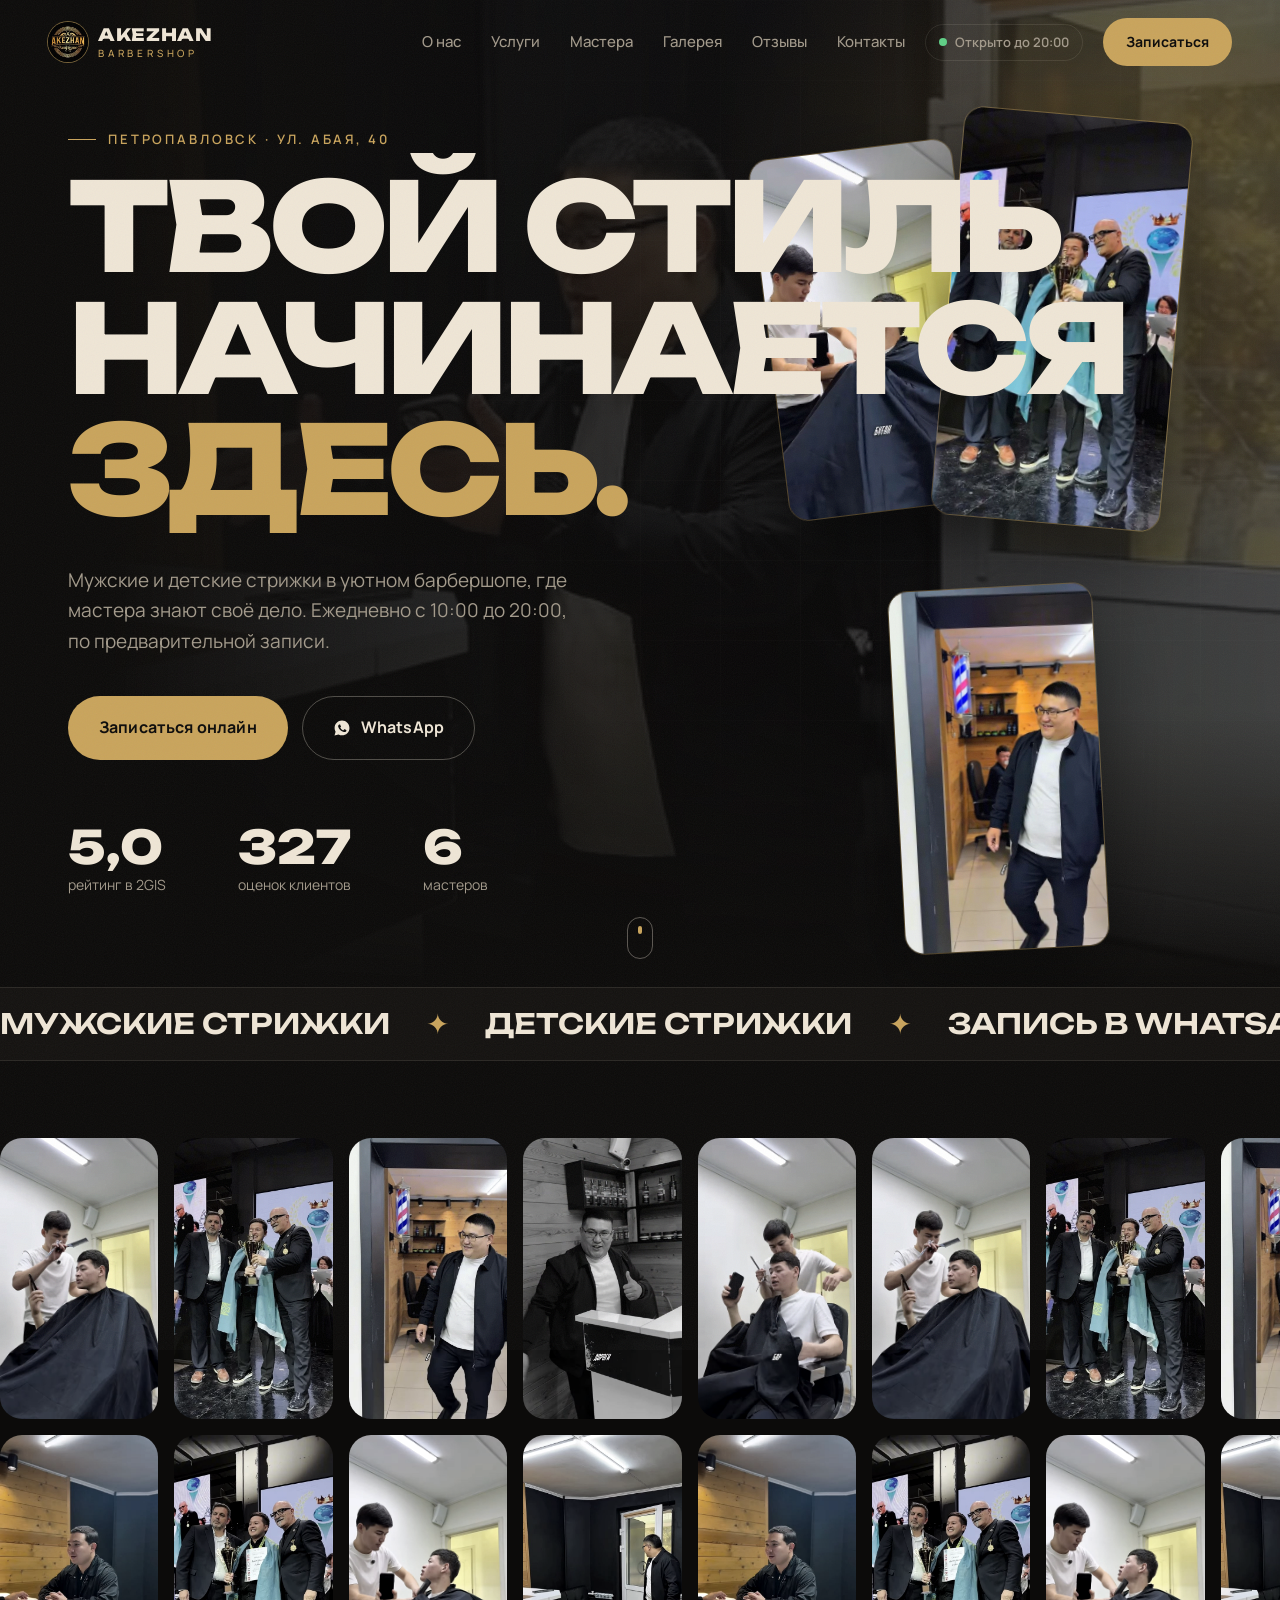
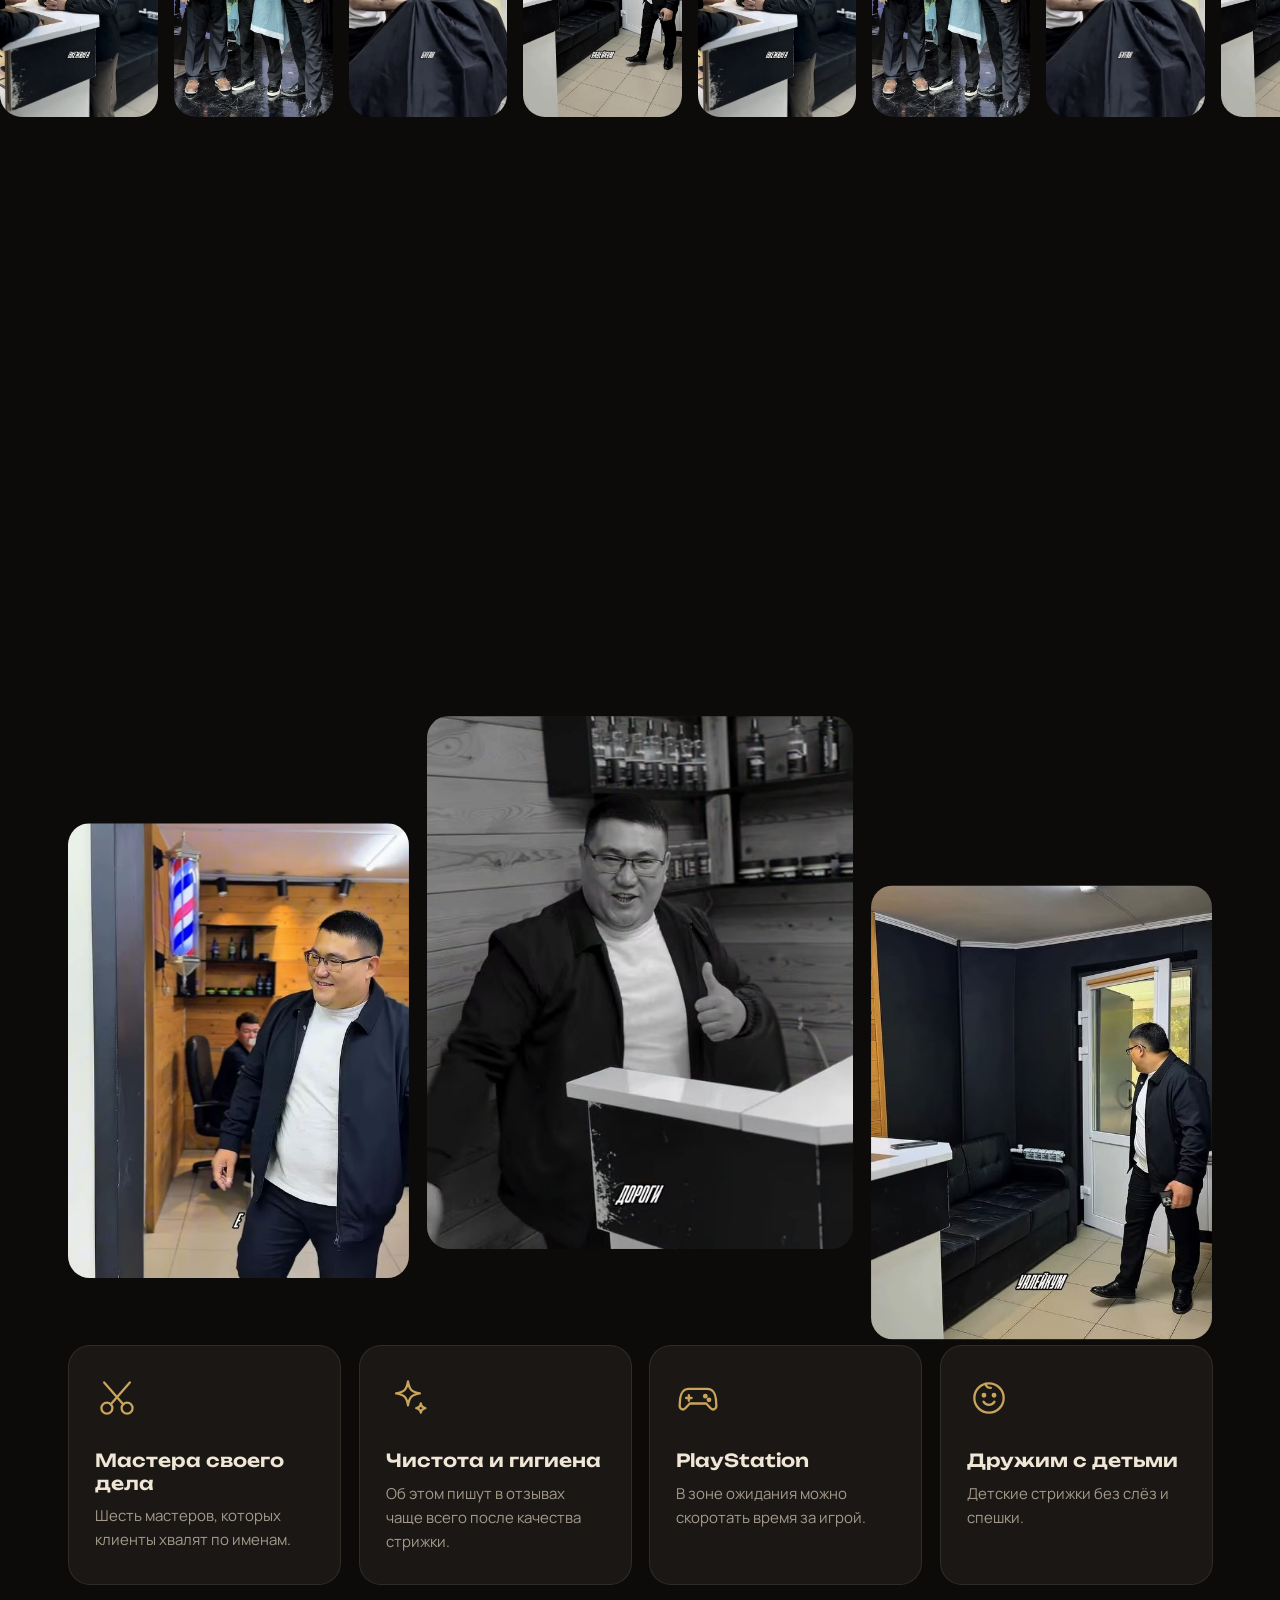
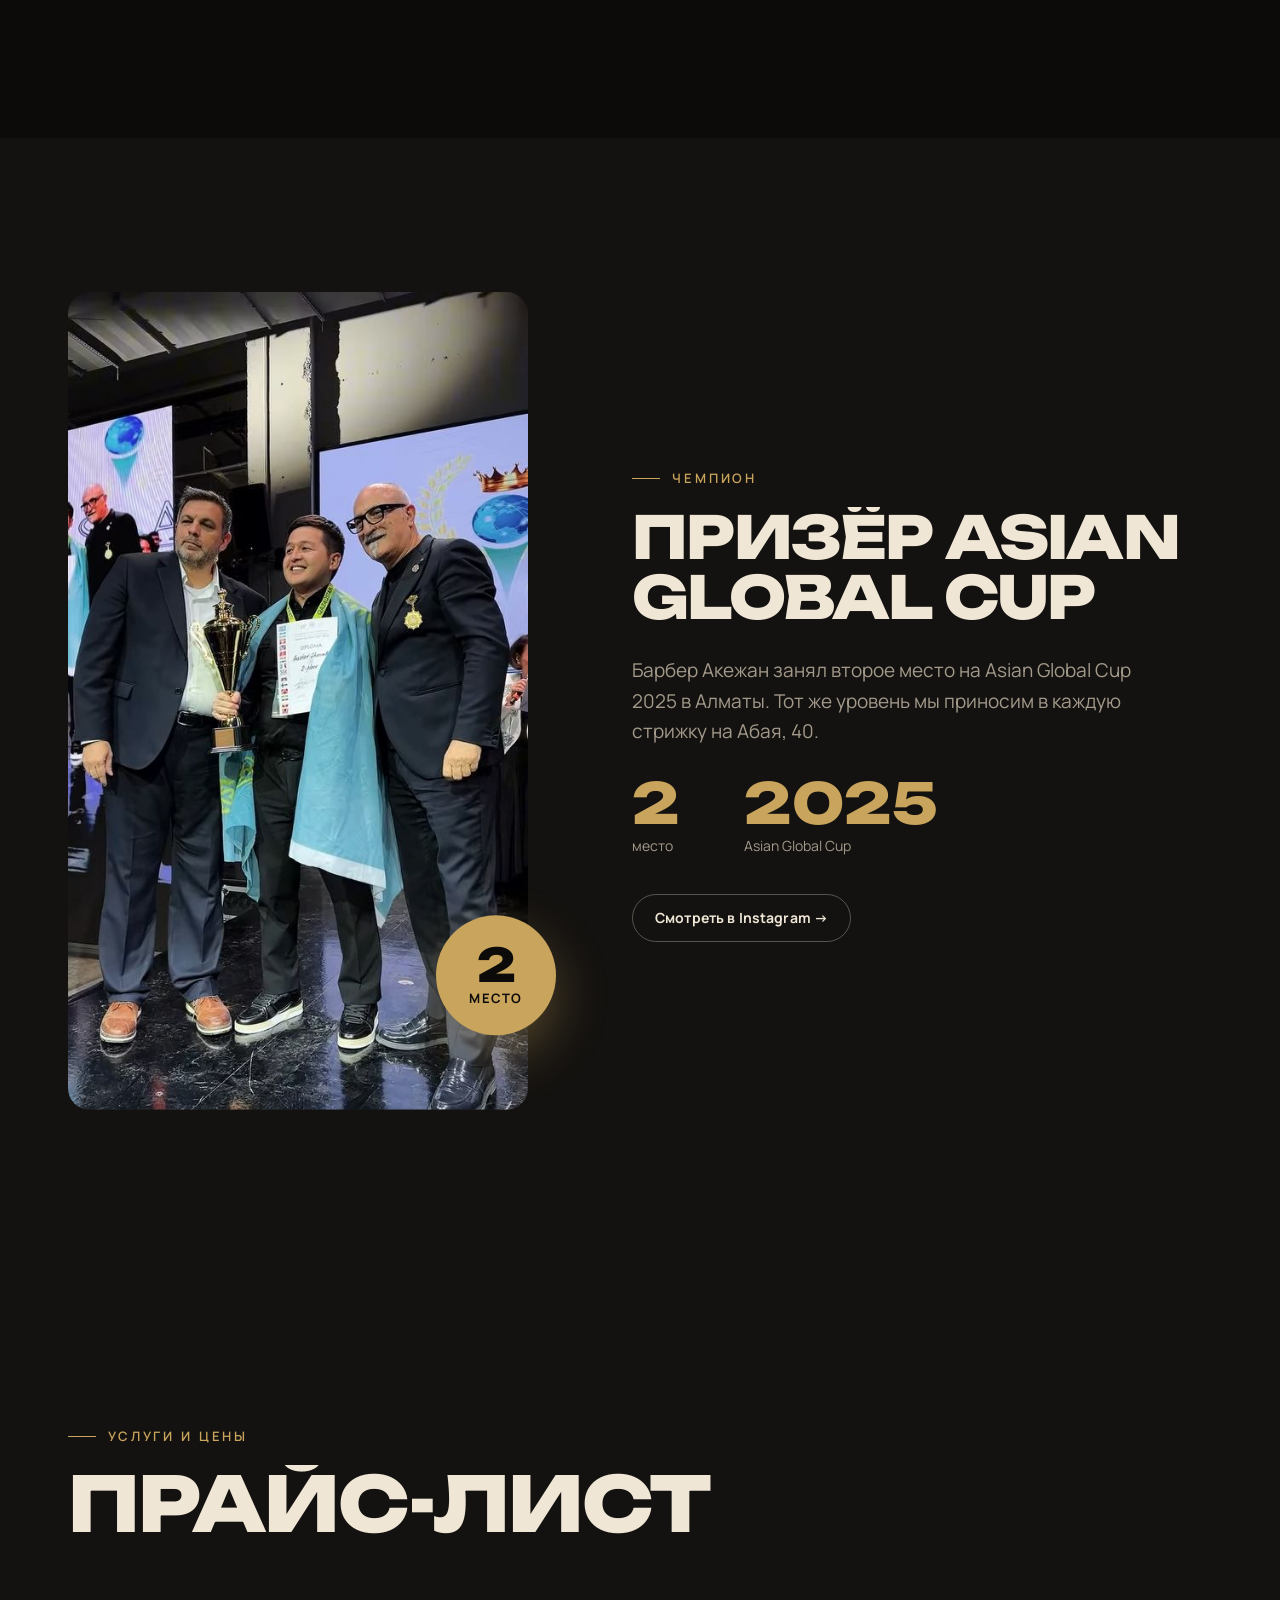
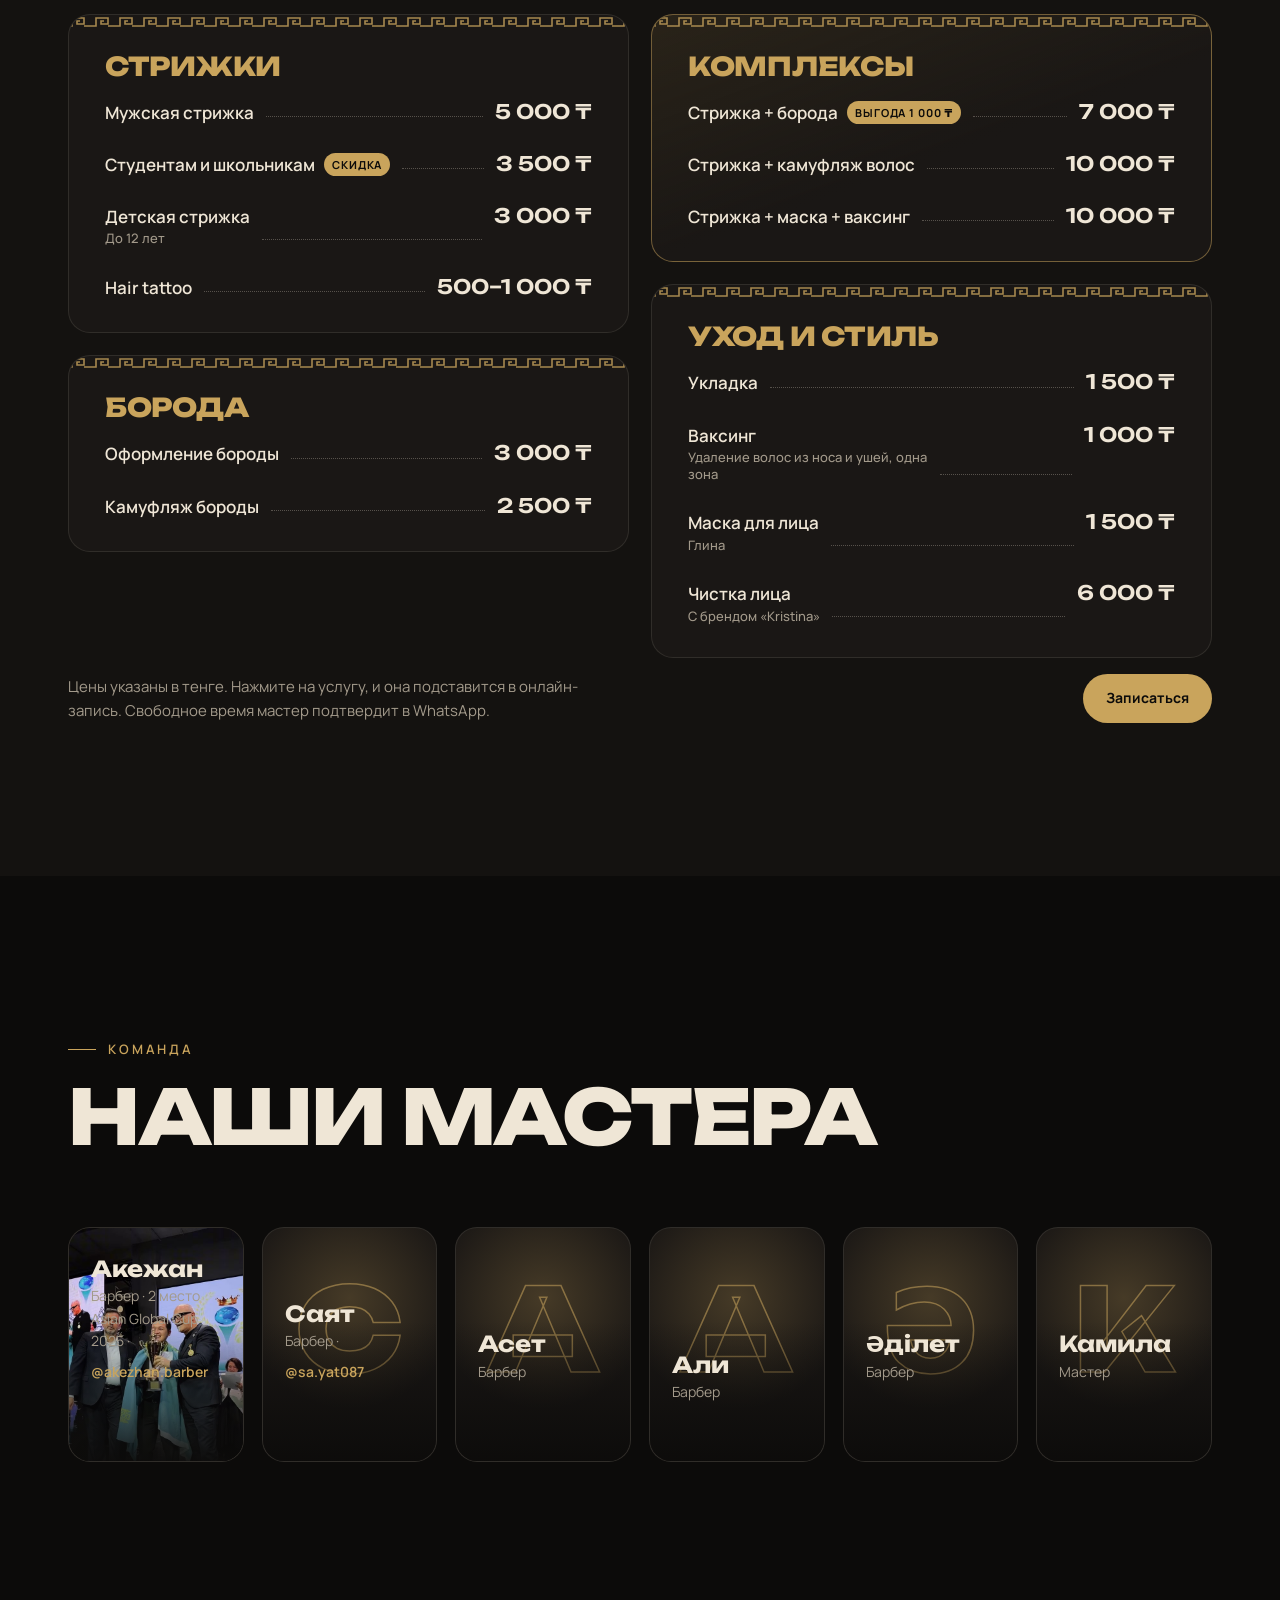
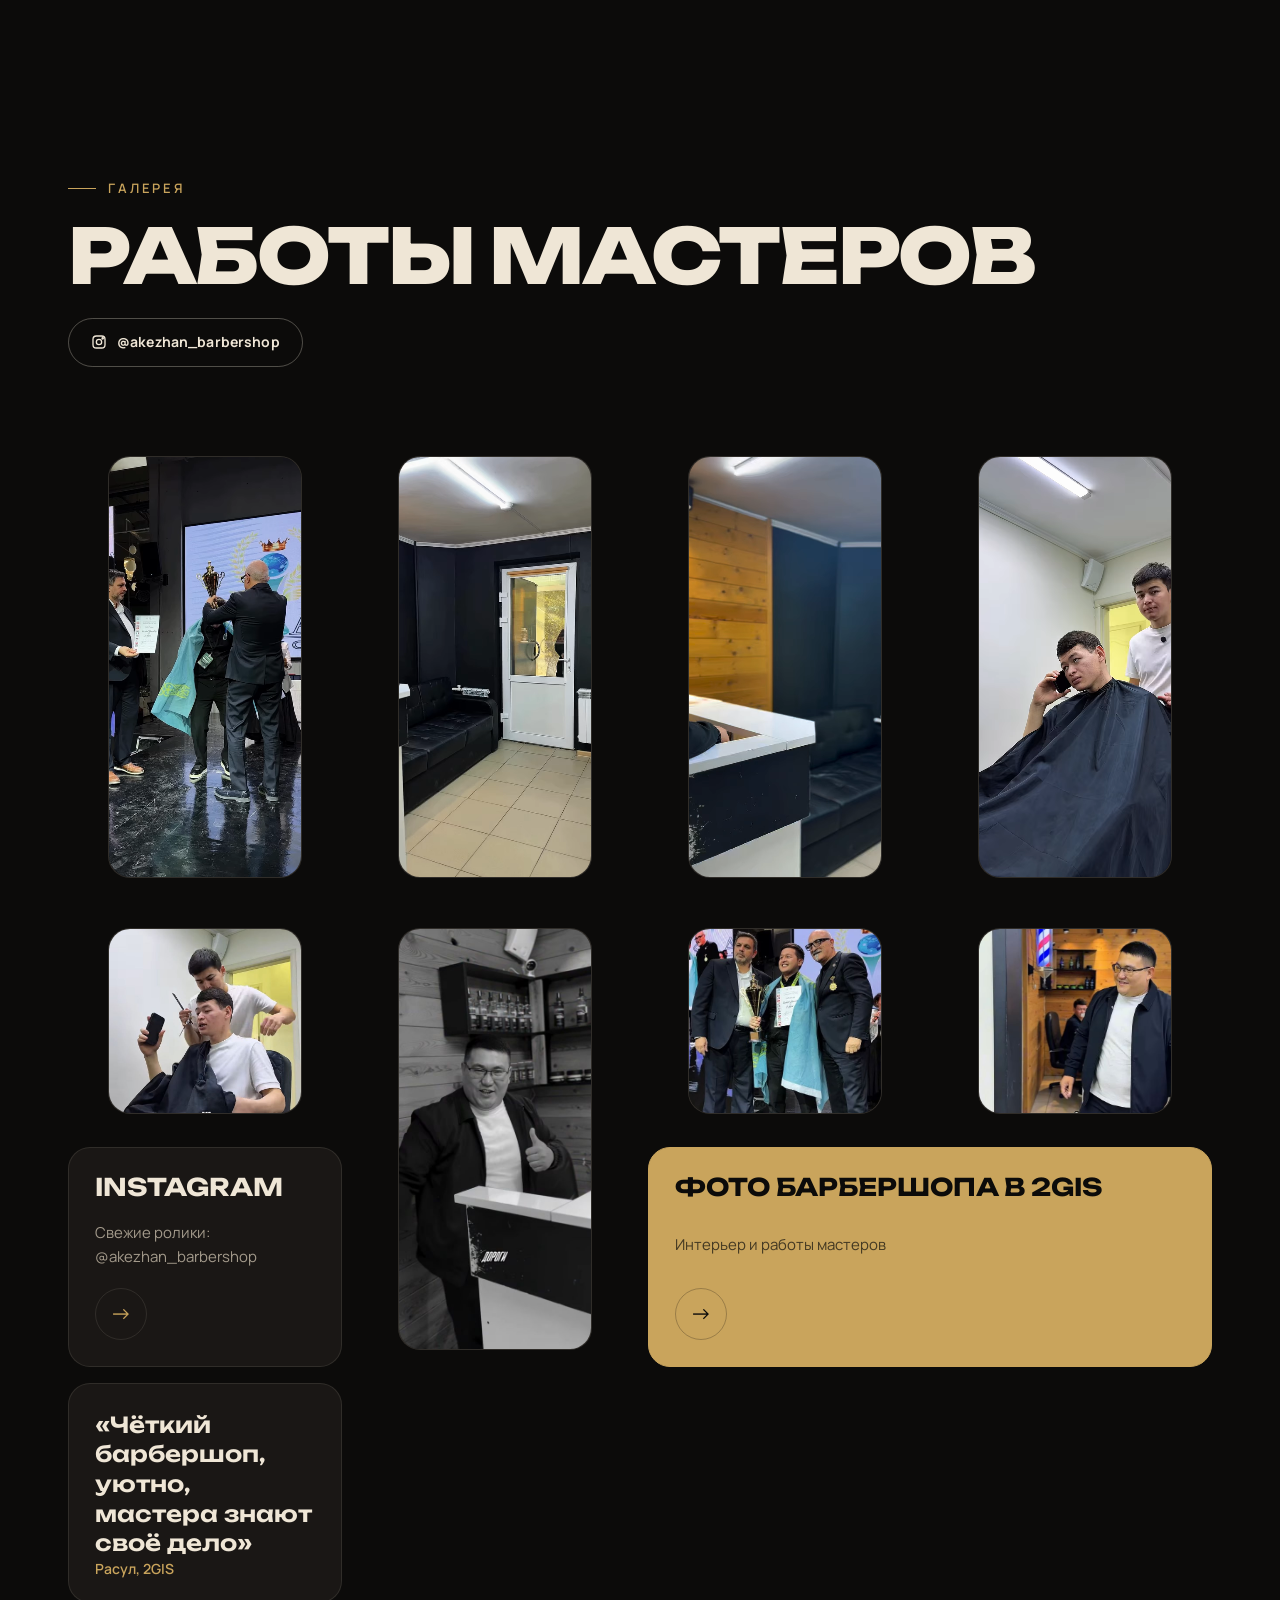
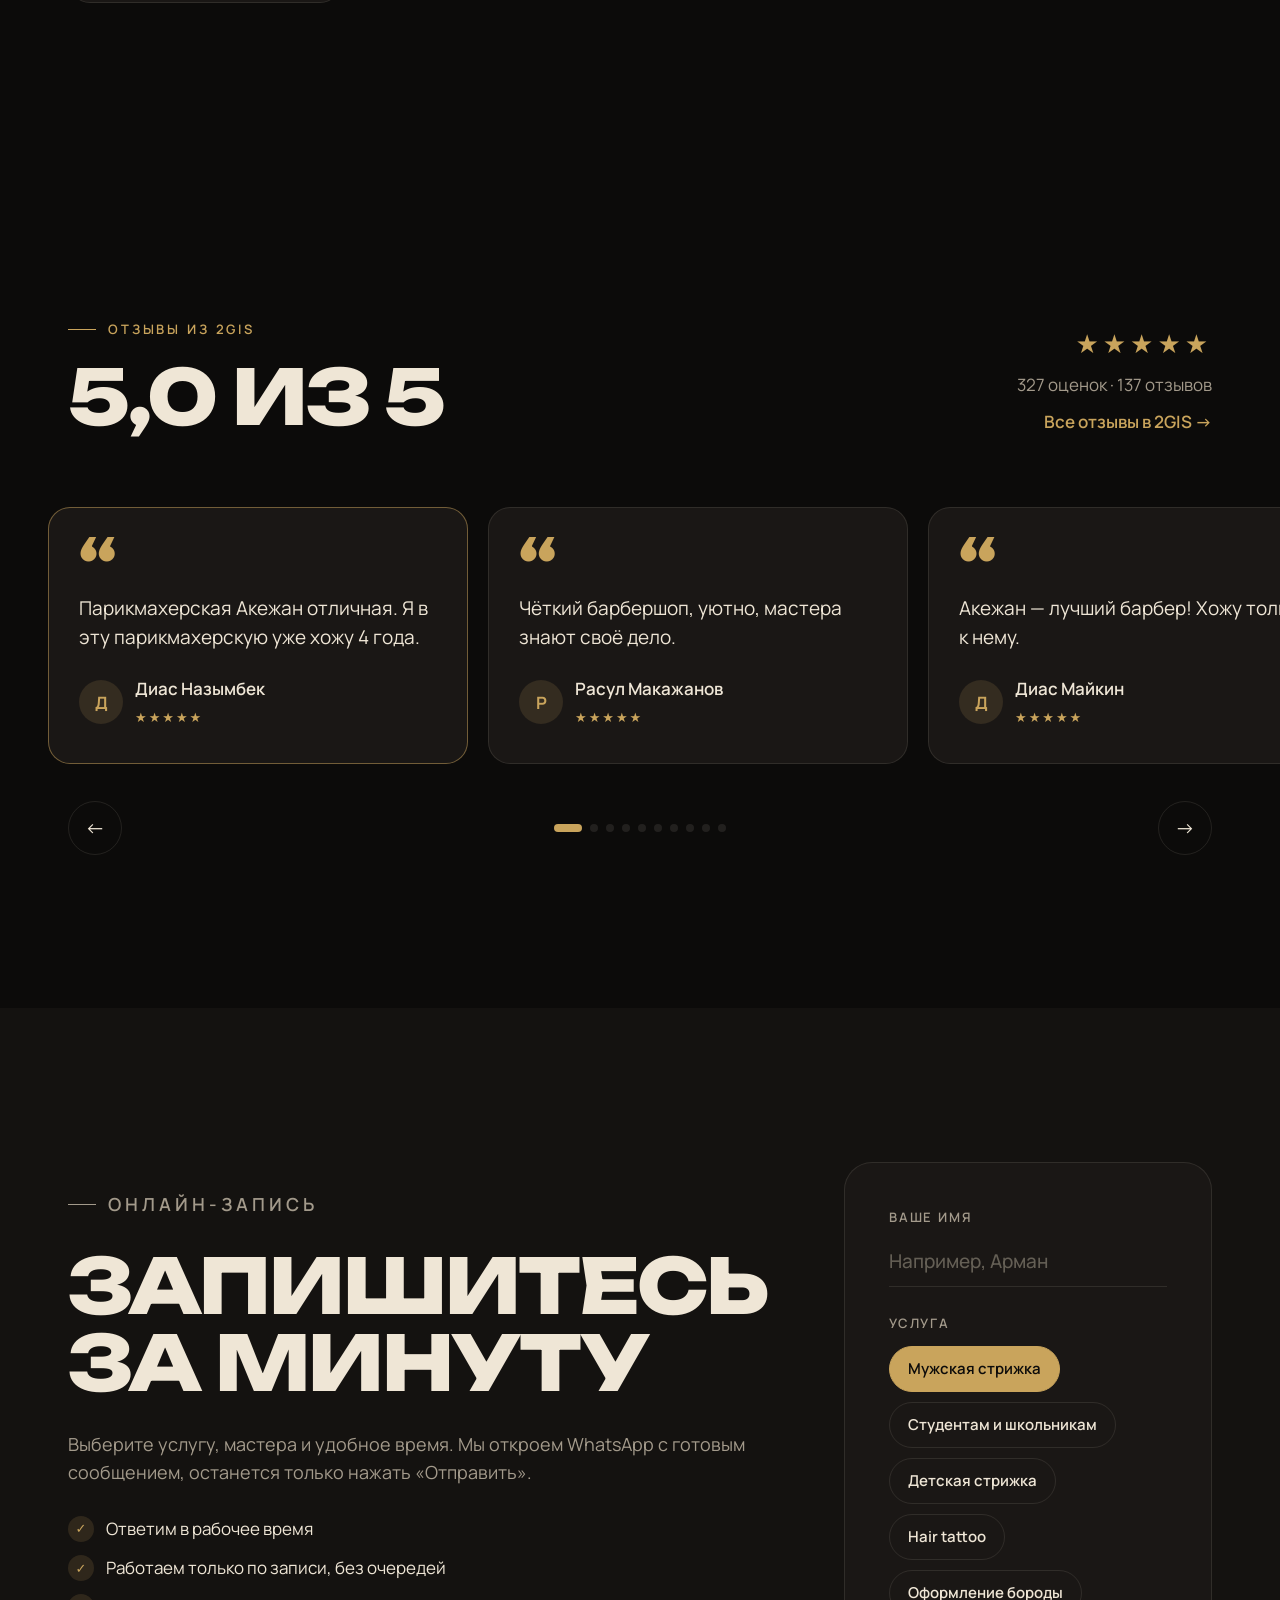
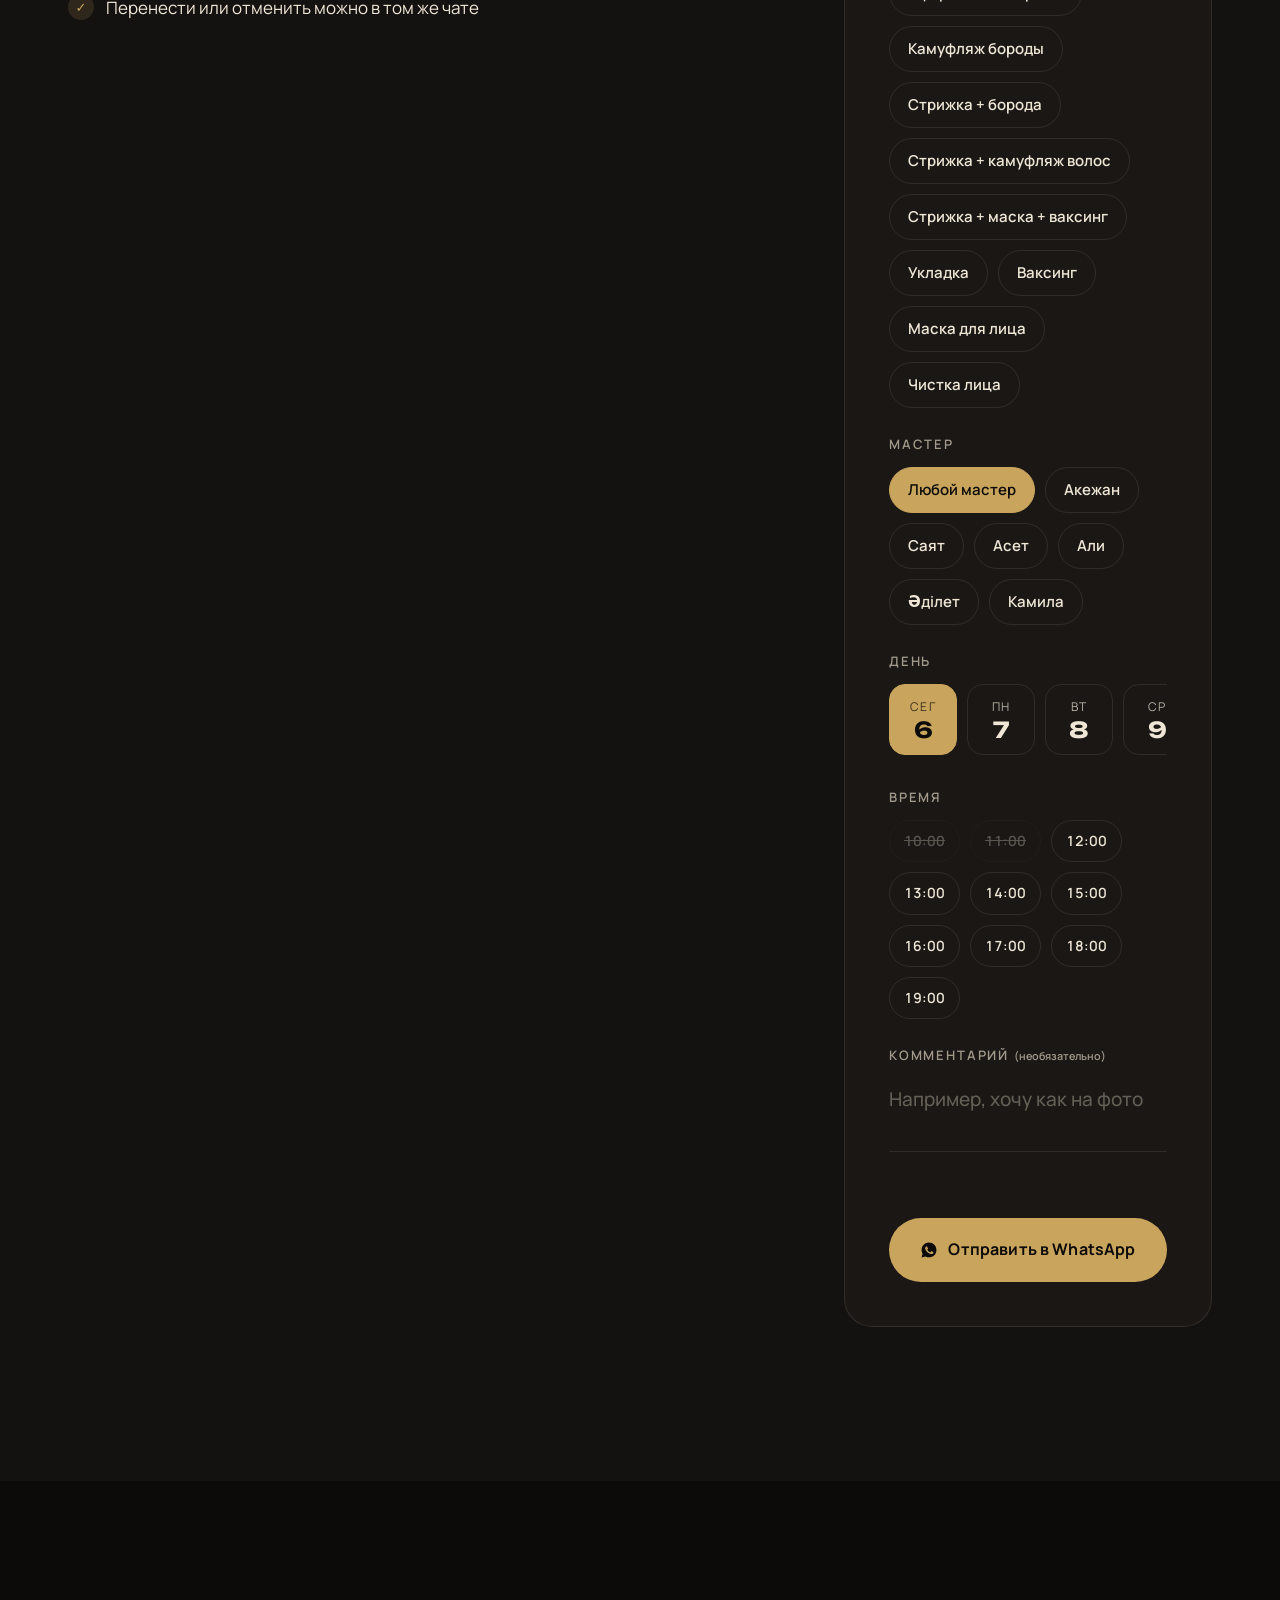
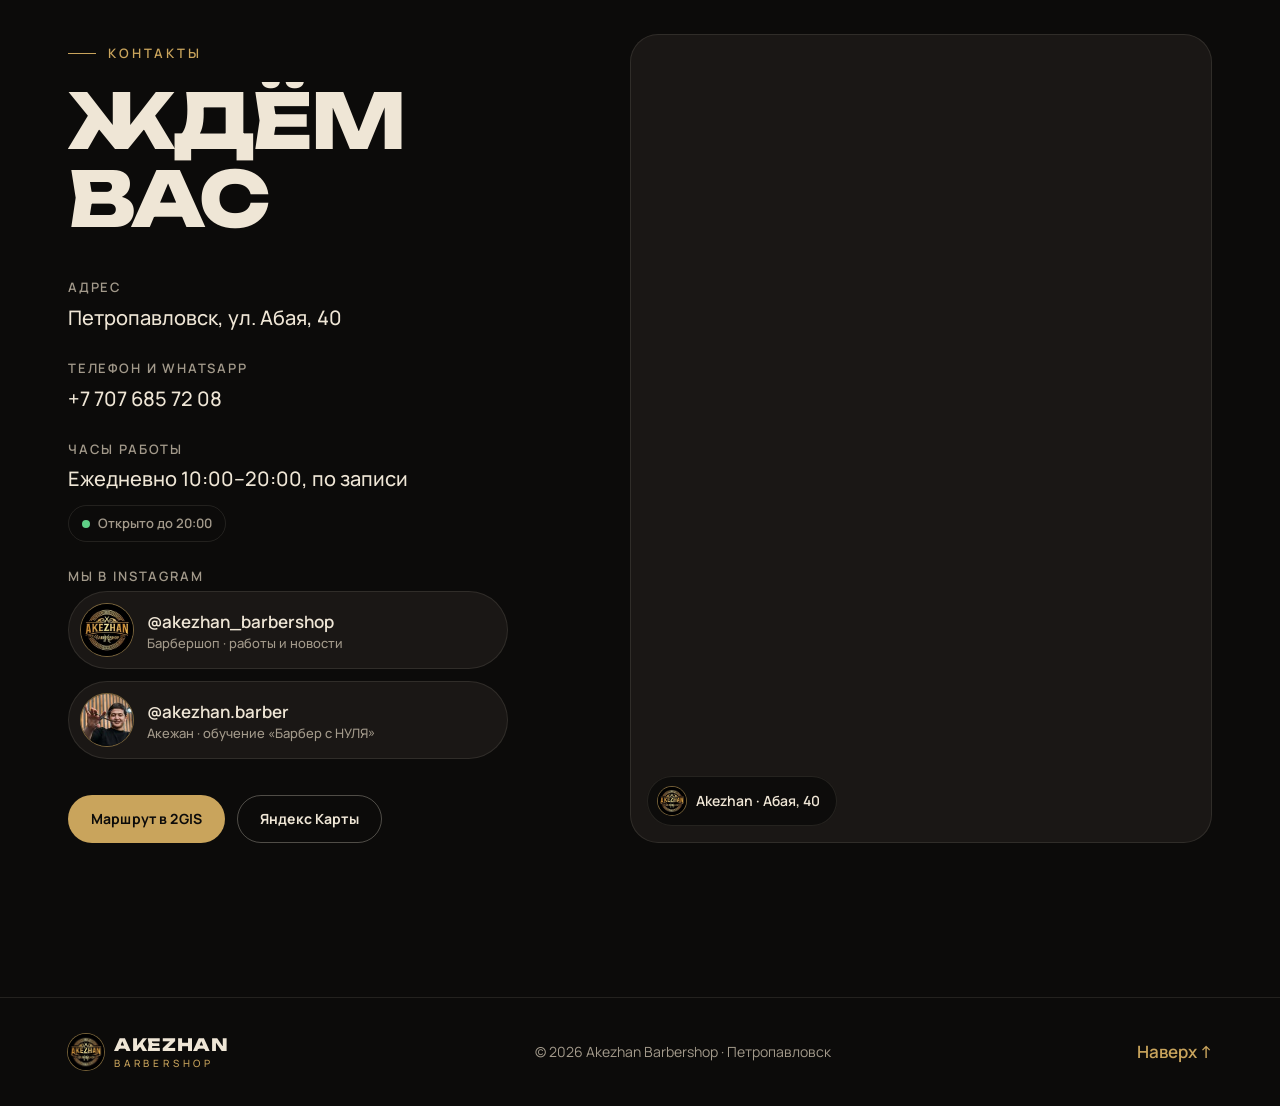
==== commit 2a418221: "Новый прайс-лист: 13 услуг по группам, меандр, запись по клику Co-Authored-By: Claude Sonnet 5.5 <no" ====
--- a/index.html
+++ b/index.html
@@ -186,10 +186,13 @@
       <div class="container">
         <div class="section__head">
           <p class="eyebrow reveal">Услуги и цены</p>
-          <h2 class="h2 split">Прайс</h2>
+          <h2 class="h2 split">Прайс-лист</h2>
         </div>
         <div class="price-list" data-services></div>
-        <p class="note reveal">Точную стоимость и свободное время мастер подскажет при записи в WhatsApp.</p>
+        <div class="price-foot reveal">
+          <p class="note">Цены указаны в тенге. Нажмите на услугу, и она подставится в онлайн-запись. Свободное время мастер подтвердит в WhatsApp.</p>
+          <a href="#booking" class="btn btn--gold btn--sm magnetic">Записаться</a>
+        </div>
       </div>
     </section>
 
--- a/styles.css
+++ b/styles.css
@@ -197,8 +197,8 @@
 }
 @keyframes float { 50% { transform: translateY(-54%) rotate(-12deg); } }
 .hero__content { position: relative; width: 100%; max-width: 1240px; margin: 0 auto; padding: 0 var(--gutter); }
-.hero__title { font: 800 clamp(46px, 10.5vw, 150px)/0.95 var(--display); letter-spacing: -0.045em; text-transform: uppercase; margin: 0 0 32px; }
-.hero__title .line { display: block; overflow: hidden; padding: .12em 0 .04em; margin-top: -.12em; }
+.hero__title { font: 800 clamp(26px, 9.6vw, 128px)/0.95 var(--display); letter-spacing: -0.045em; text-transform: uppercase; margin: 0 0 32px; }
+.hero__title .line { display: block; overflow: hidden; padding: .12em .12em .04em 0; margin-top: -.12em; }
 .hero__title .line > span { display: inline-block; transform: translateY(110%); transition: transform 1.2s var(--ease); }
 .is-ready .hero__title .line > span { transform: none; }
 .is-ready .hero__title .line:nth-child(2) > span { transition-delay: .1s; }
@@ -221,7 +221,7 @@
 /* reveal */
 .reveal { opacity: 0; transform: translateY(40px); transition: opacity 1s var(--ease), transform 1s var(--ease); transition-delay: var(--d, 0s); }
 .reveal.in { opacity: 1; transform: none; }
-.split .w { display: inline-block; overflow: hidden; vertical-align: top; padding-bottom: .06em; margin-bottom: -.06em; }
+.split .w { display: inline-block; overflow: hidden; vertical-align: top; padding: 0 .08em .06em 0; margin: 0 -.08em -.06em 0; }
 .split .w > span { display: inline-block; transform: translateY(105%); transition: transform 1s var(--ease); transition-delay: var(--d, 0s); }
 .split.in .w > span { transform: none; }
 
@@ -241,22 +241,6 @@
 
 /* services */
 .services { background: var(--bg-2); }
-.price-list { border-top: 1px solid var(--line); }
-.price {
-  display: grid; grid-template-columns: 1fr auto; gap: 8px 24px; align-items: center;
-  padding: clamp(24px, 3.5vw, 40px) 0; border-bottom: 1px solid var(--line);
-  position: relative; cursor: pointer;
-}
-.price::before { content: ""; position: absolute; inset: 0 calc(var(--gutter) * -1); background: var(--gold); transform: scaleY(0); transform-origin: bottom; transition: transform .6s var(--ease); z-index: 0; }
-.price > * { position: relative; z-index: 1; transition: color .4s, transform .6s var(--ease); }
-.price:hover::before { transform: scaleY(1); }
-.price:hover > * { color: var(--bg); }
-.price:hover .price__name { transform: translateX(12px); }
-.price__name { font: 600 clamp(22px, 3.4vw, 40px)/1.1 var(--display); text-transform: uppercase; letter-spacing: -0.02em; }
-.price__desc { grid-column: 1; color: var(--muted); font-size: 15px; }
-.price__value { grid-row: 1 / span 2; grid-column: 2; font: 600 clamp(20px, 2.6vw, 32px)/1 var(--display); color: var(--gold); text-align: right; }
-.price__value small { display: block; font: 600 12px/1.4 var(--body); color: var(--muted); letter-spacing: .1em; text-transform: uppercase; margin-top: 6px; }
-.price__value .ask { font-size: clamp(16px, 1.8vw, 20px); }
 
 /* team */
 .team__grid { display: grid; grid-template-columns: repeat(6, 1fr); gap: 18px; }
@@ -429,9 +413,6 @@
   .tile--cta, .tile--quote { padding: 18px; }
   .tile--cta .arrow { width: 40px; height: 40px; font-size: 18px; }
   .hero__actions .btn { flex: 1 1 100%; }
-  .price { grid-template-columns: 1fr; }
-  .price__value { grid-row: auto; grid-column: 1; text-align: left; }
-  .price__value small { display: inline; margin-left: 6px; }
   .lightbox__nav { top: auto; bottom: 18px; }
 }
 
@@ -512,3 +493,23 @@
 .ig img { width: 52px; height: 52px; border-radius: 50%; object-fit: cover; box-shadow: 0 0 0 1px rgba(201, 164, 92, .55); flex: none; }
 .ig b { display: block; font-size: 17px; font-weight: 600; }
 .ig small { display: block; font-size: 13px; color: var(--muted); line-height: 1.3; }
+
+/* прайс-лист */
+.price-list { column-count: 2; column-gap: 22px; }
+.pcard { break-inside: avoid; margin: 0 0 22px; padding: 38px clamp(20px, 3vw, 36px) 18px; background: var(--card); border: 1px solid var(--line); border-radius: var(--radius); position: relative; overflow: hidden; transition: border-color .5s; }
+.pcard:hover { border-color: rgba(201, 164, 92, .45); }
+/* греческий меандр из оригинального прайса */
+.pcard::before { content: ""; position: absolute; left: 0; right: 0; top: 0; height: 14px; opacity: .8; background: url("data:image/svg+xml,%3Csvg xmlns='http://www.w3.org/2000/svg' width='24' height='14' viewBox='0 0 24 14'%3E%3Cpath d='M0 11H3V3H15V9H8V6H11M15 11H24' fill='none' stroke='%23c9a45c' stroke-width='1.6'/%3E%3C/svg%3E") repeat-x; }
+.pcard--hot { border-color: rgba(201, 164, 92, .5); background: linear-gradient(160deg, rgba(201, 164, 92, .12), var(--card) 55%); }
+.pcard__title { font: 800 clamp(20px, 2.2vw, 26px)/1 var(--display); text-transform: uppercase; letter-spacing: -.01em; color: var(--gold); margin: 0 0 8px; }
+.pr { display: grid; grid-template-columns: auto 1fr auto; align-items: baseline; gap: 0 12px; padding: 15px 10px; margin: 0 -10px; border-radius: 12px; cursor: pointer; transition: background .35s, transform .5s var(--ease); }
+.pr:hover, .pr:focus-visible { background: rgba(201, 164, 92, .1); transform: translateX(6px); outline: none; }
+.pr__name { font-weight: 600; font-size: 17px; line-height: 1.3; }
+.pr__name small { display: block; font-weight: 500; font-size: 13px; color: var(--muted); margin-top: 2px; max-width: 30ch; }
+.pr__name em { font: 700 11px/1 var(--body); font-style: normal; text-transform: uppercase; letter-spacing: .08em; color: var(--bg); background: var(--gold); border-radius: 999px; padding: 4px 8px; margin-left: 6px; vertical-align: 2px; white-space: nowrap; }
+.pr__dots { align-self: end; height: 1px; margin-bottom: 7px; border-bottom: 1px dotted rgba(239, 230, 214, .28); }
+.pr__val { font: 600 clamp(16px, 1.7vw, 20px)/1 var(--display); color: var(--text); white-space: nowrap; }
+.pr:hover .pr__val { color: var(--gold-2); }
+.price-foot { display: flex; align-items: center; justify-content: space-between; gap: 20px; flex-wrap: wrap; margin-top: 16px; }
+.price-foot .note { margin: 0; max-width: 560px; }
+@media (max-width: 820px) { .price-list { column-count: 1; } }
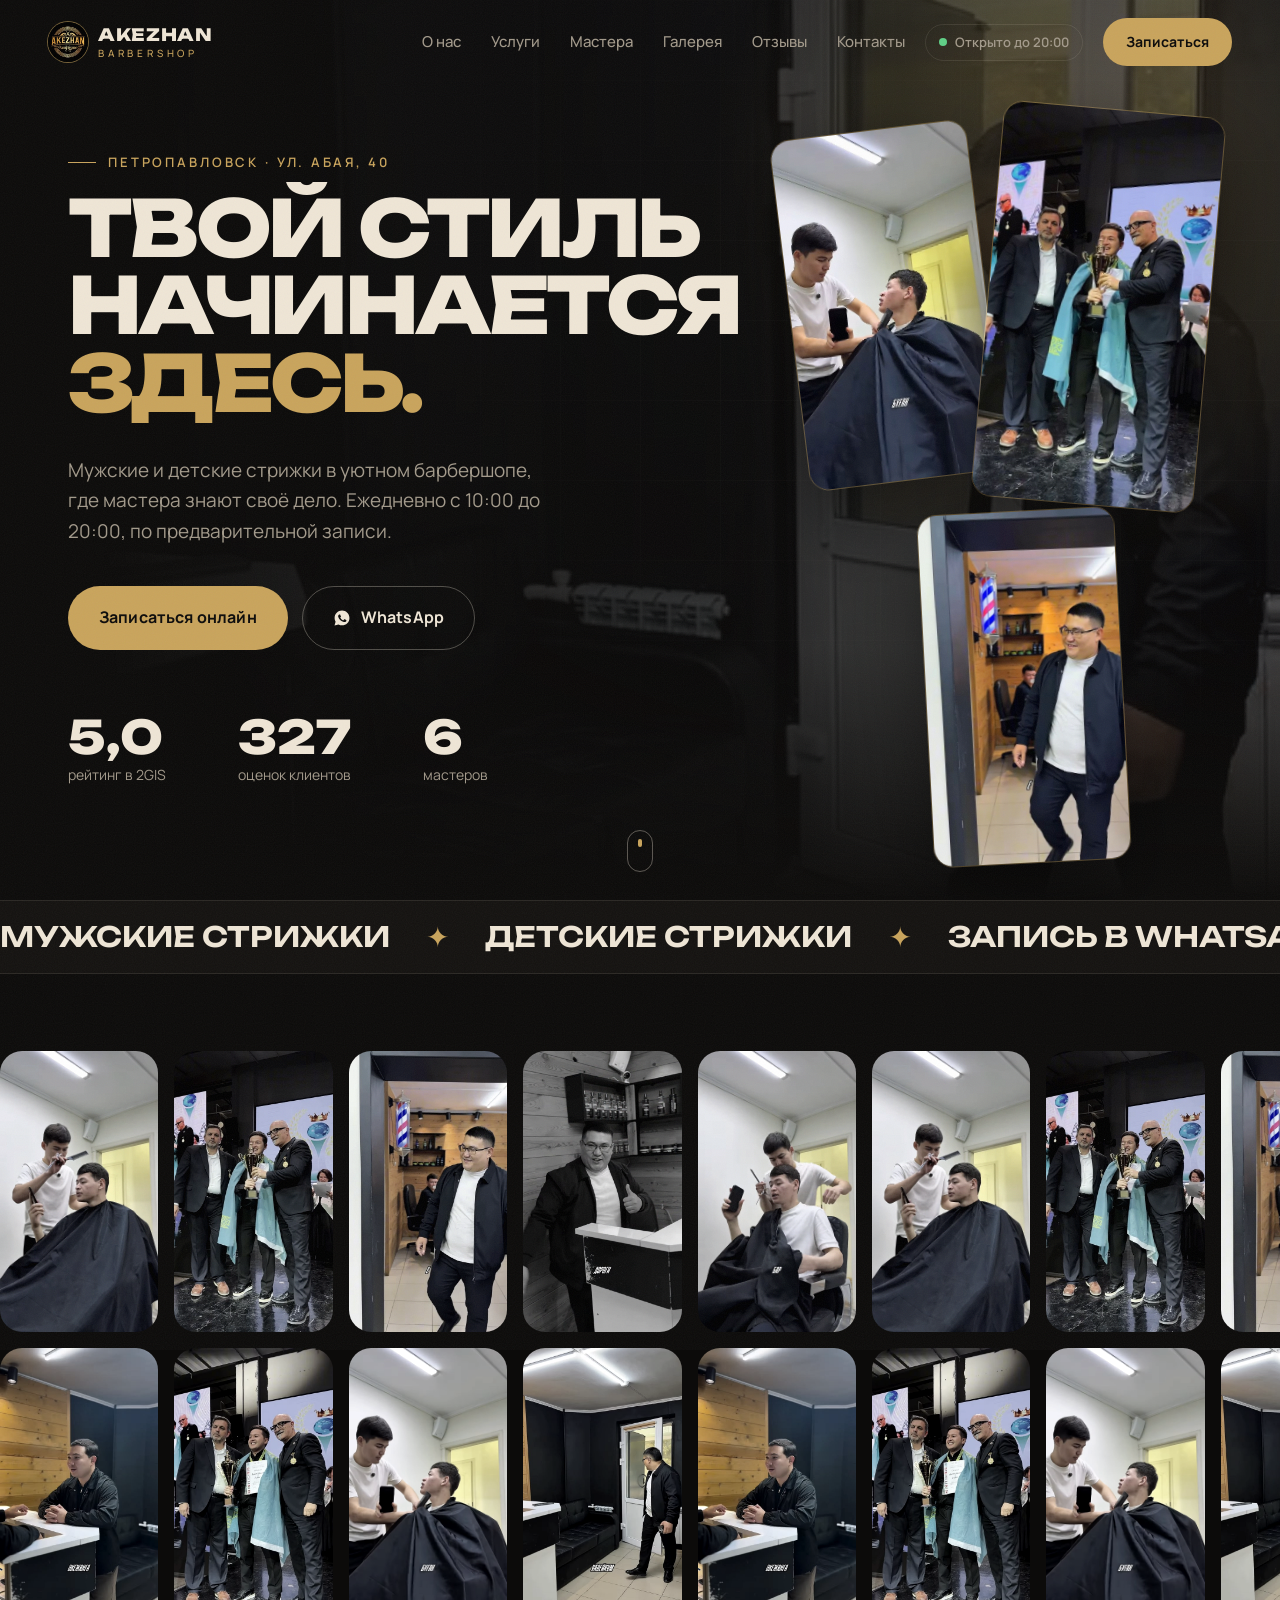
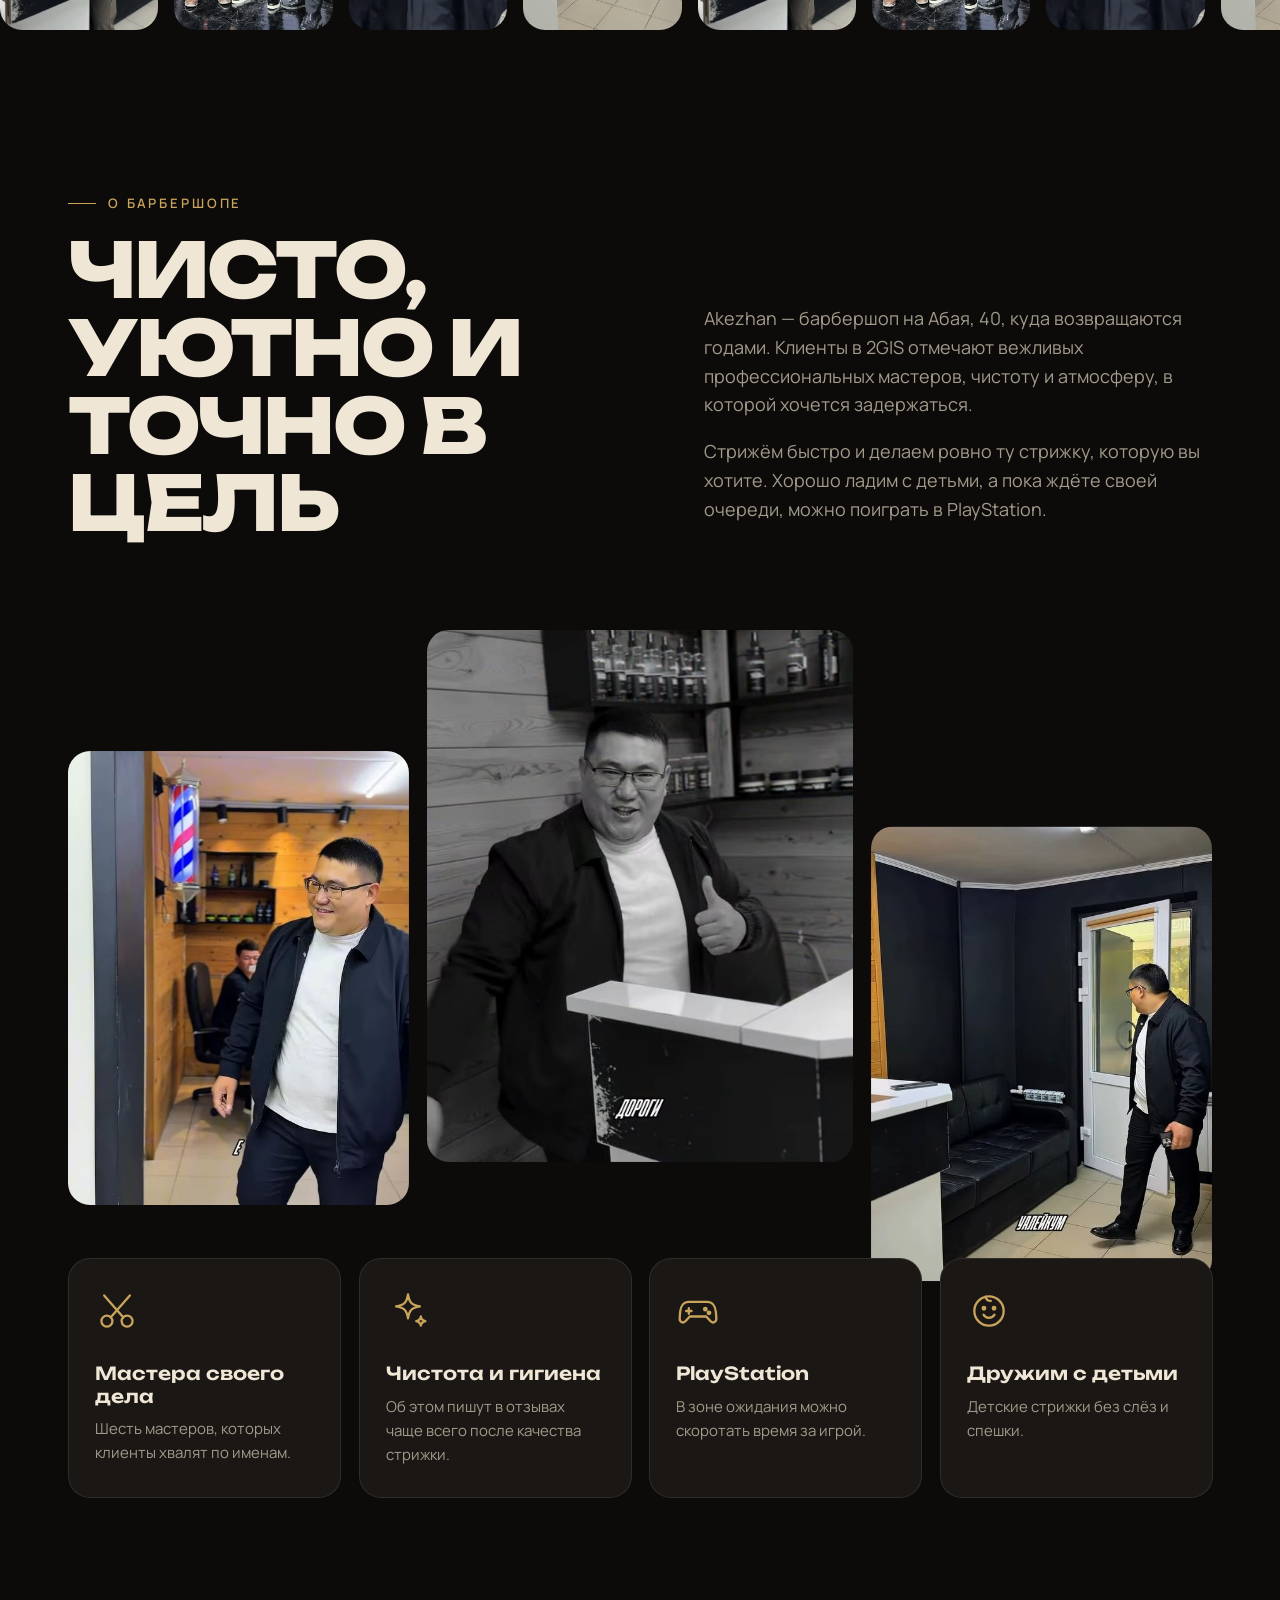
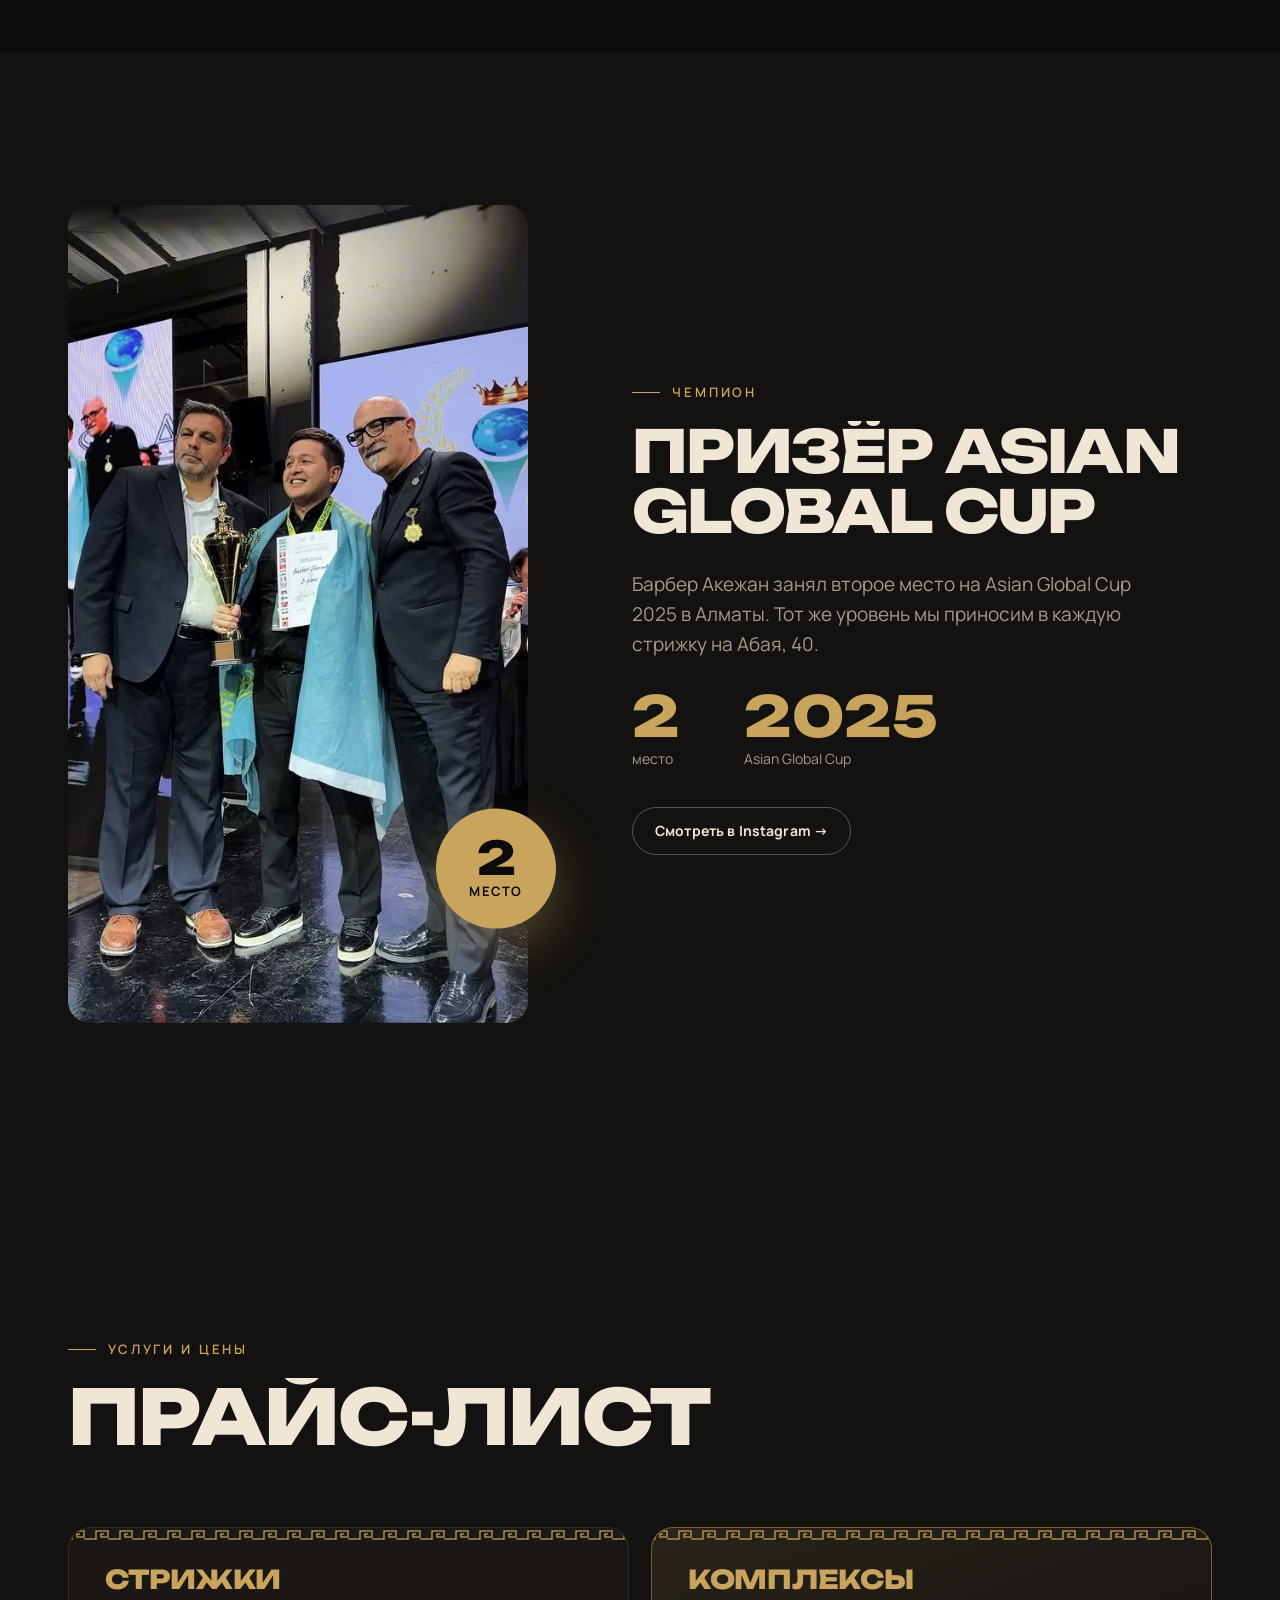
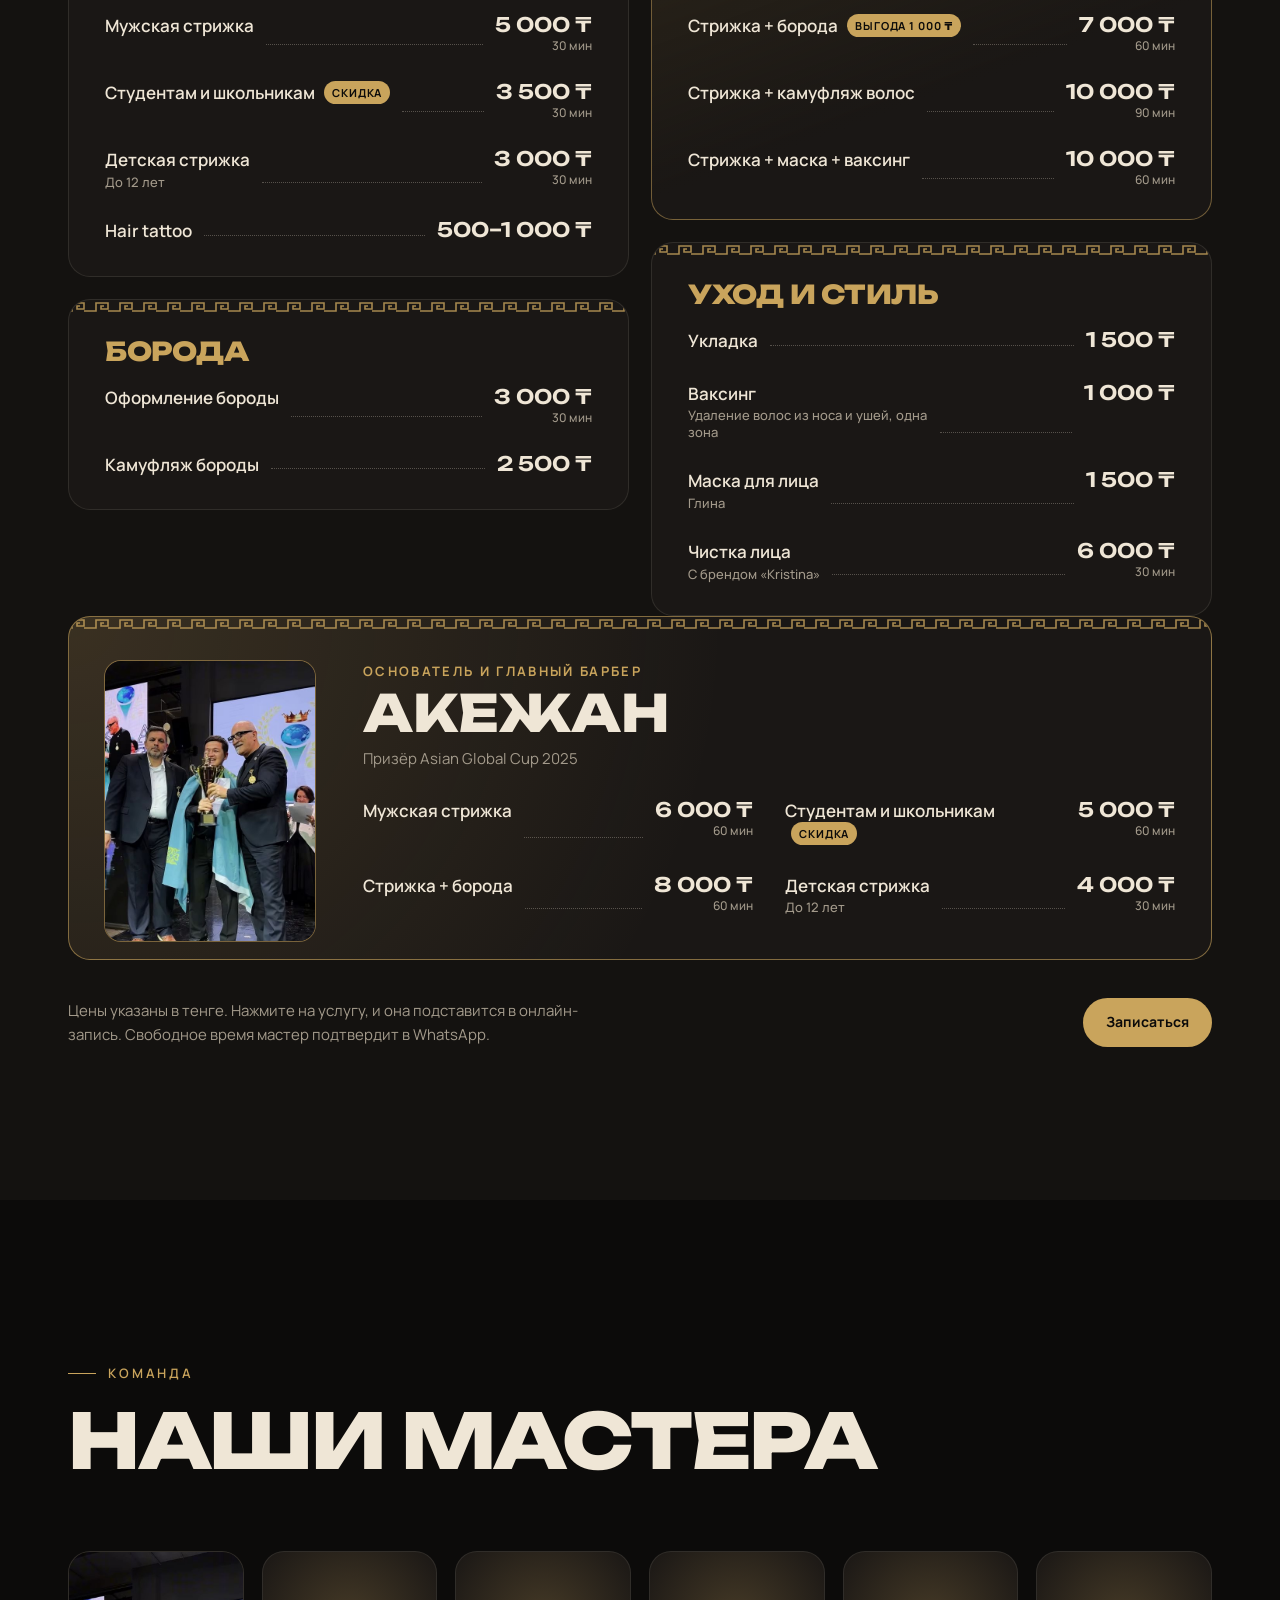
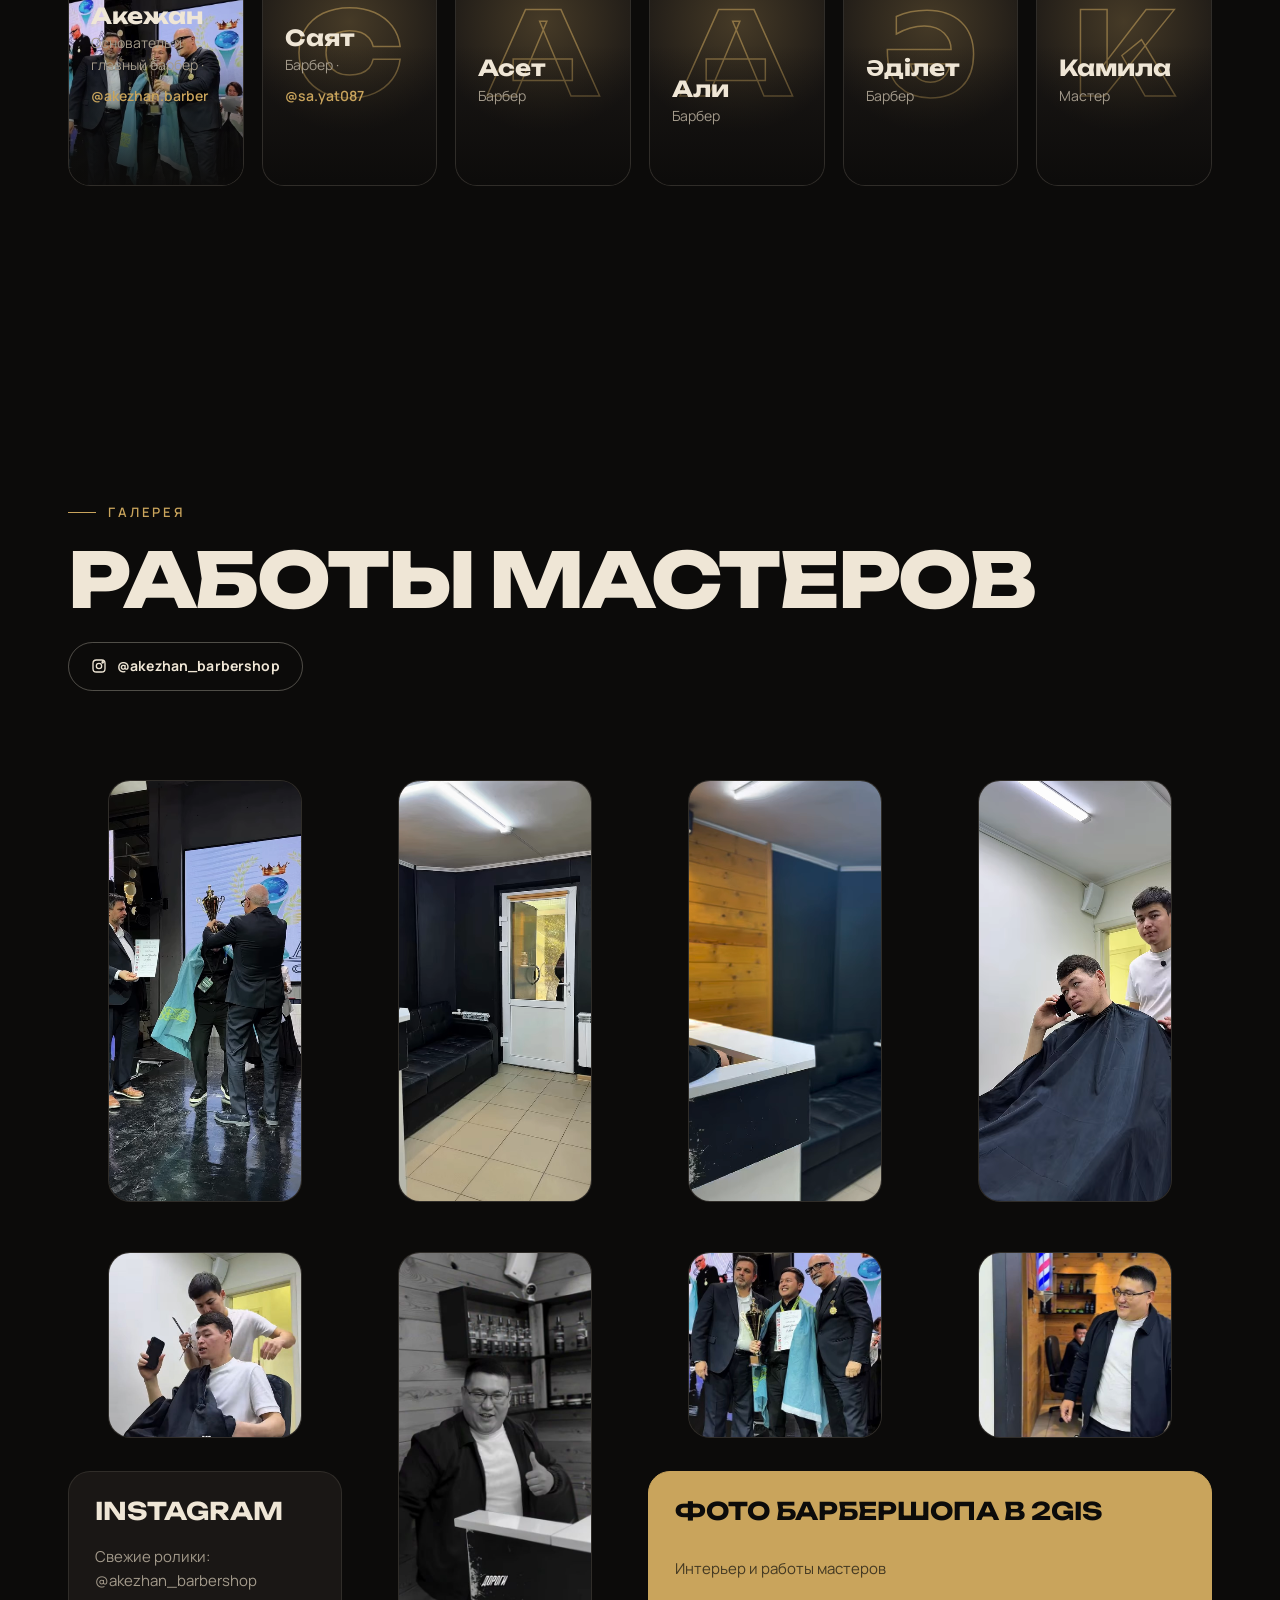
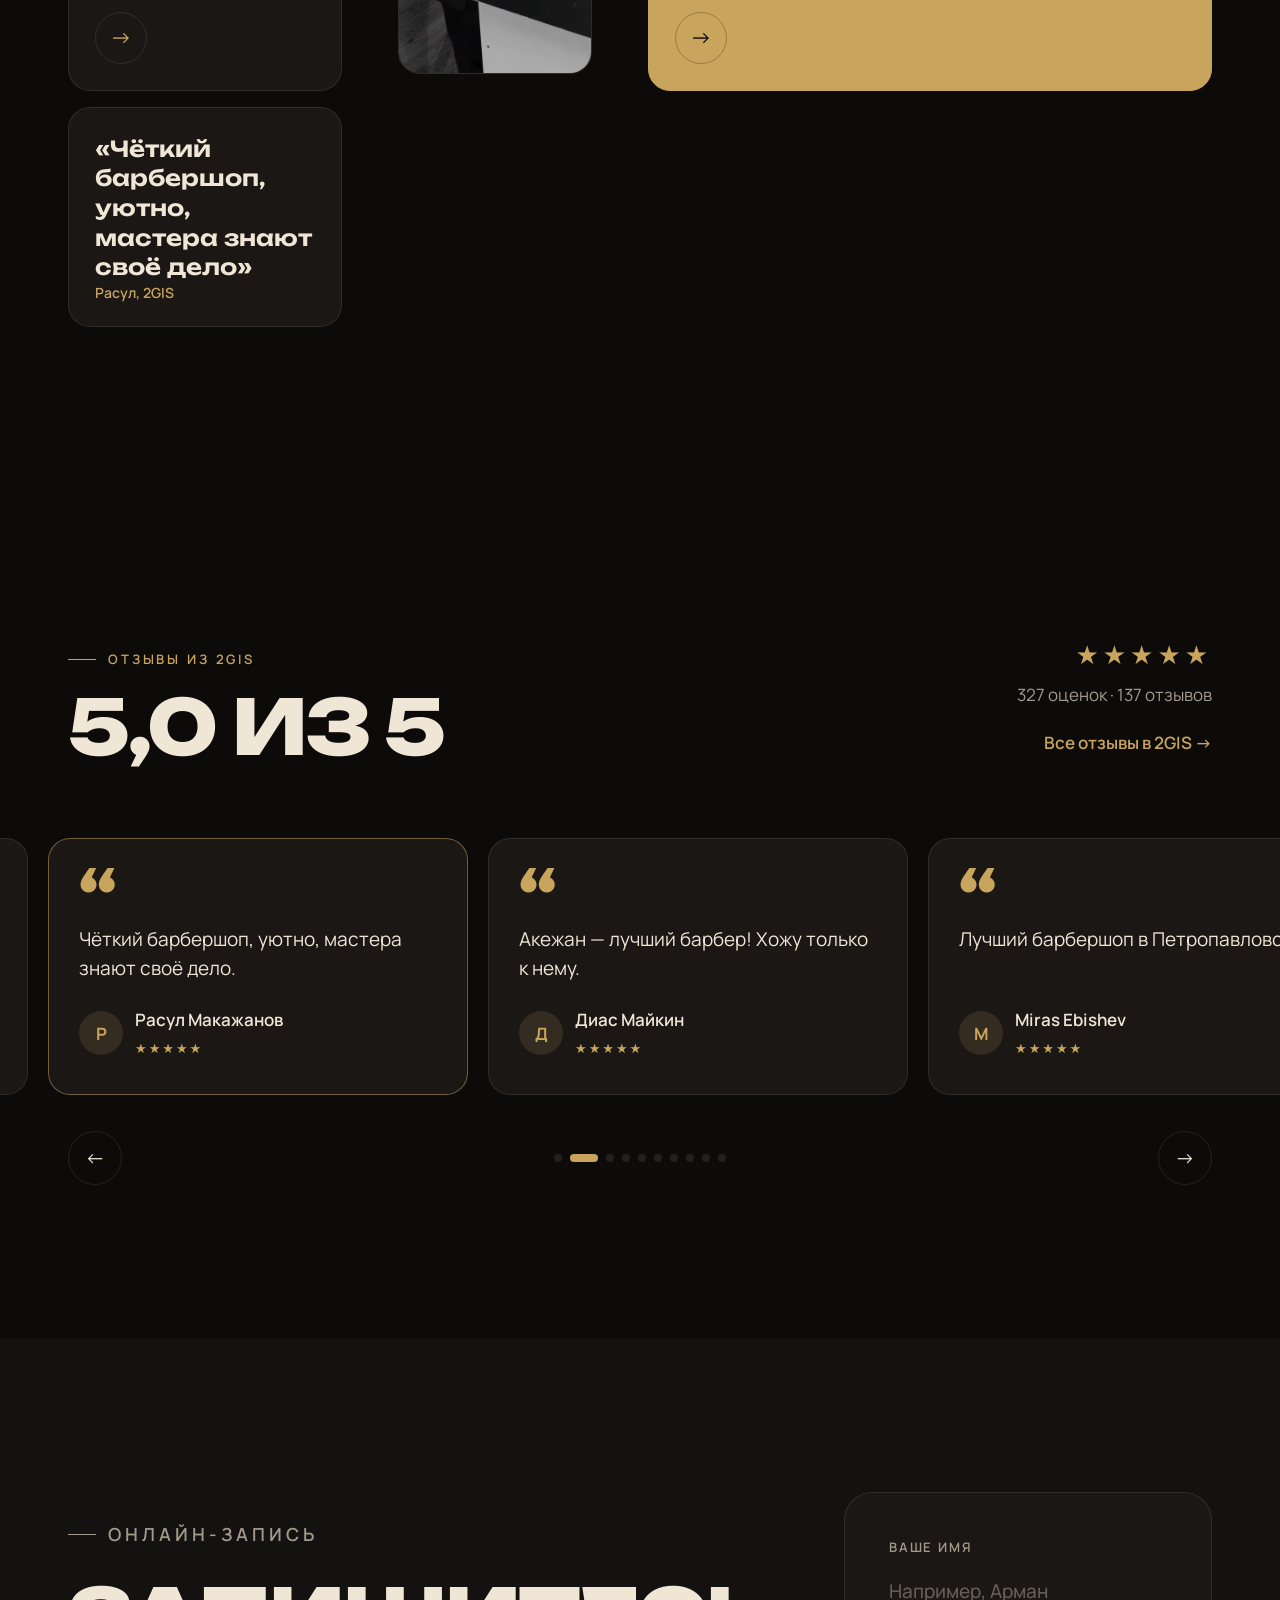
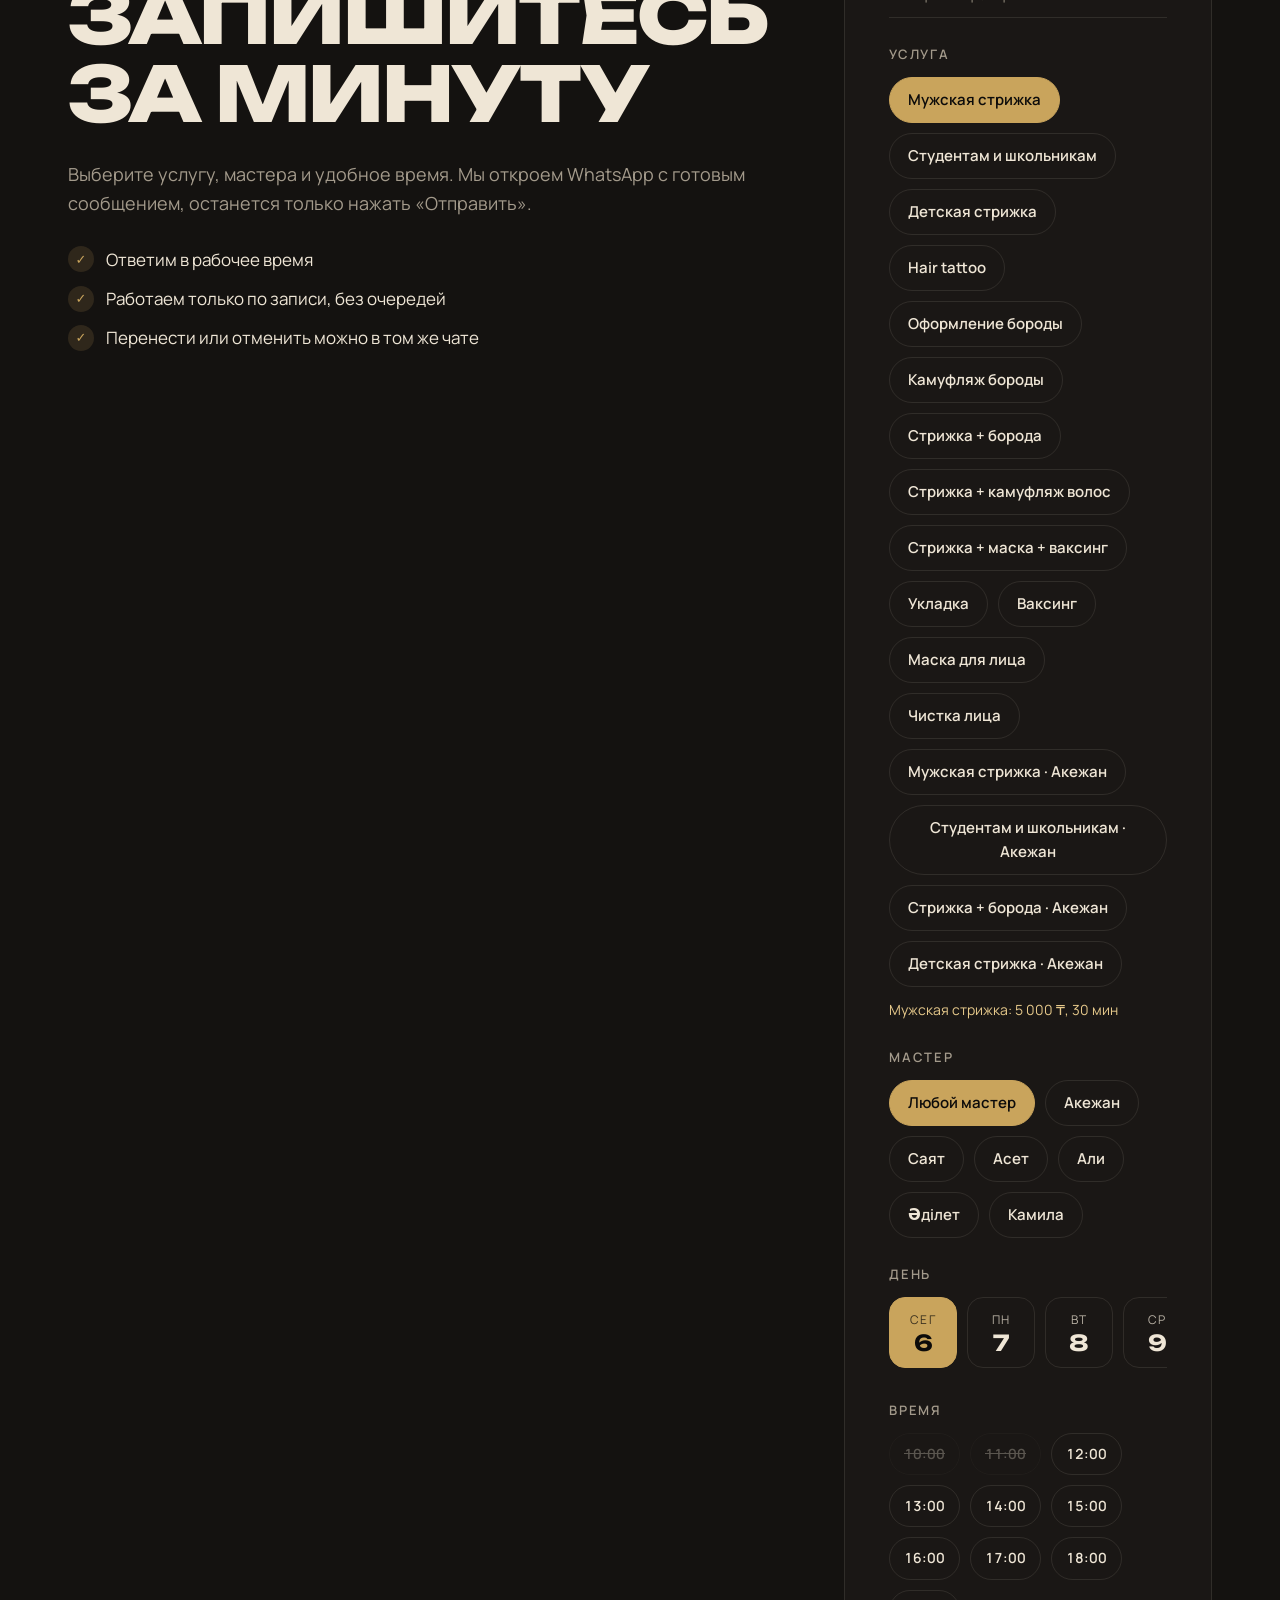
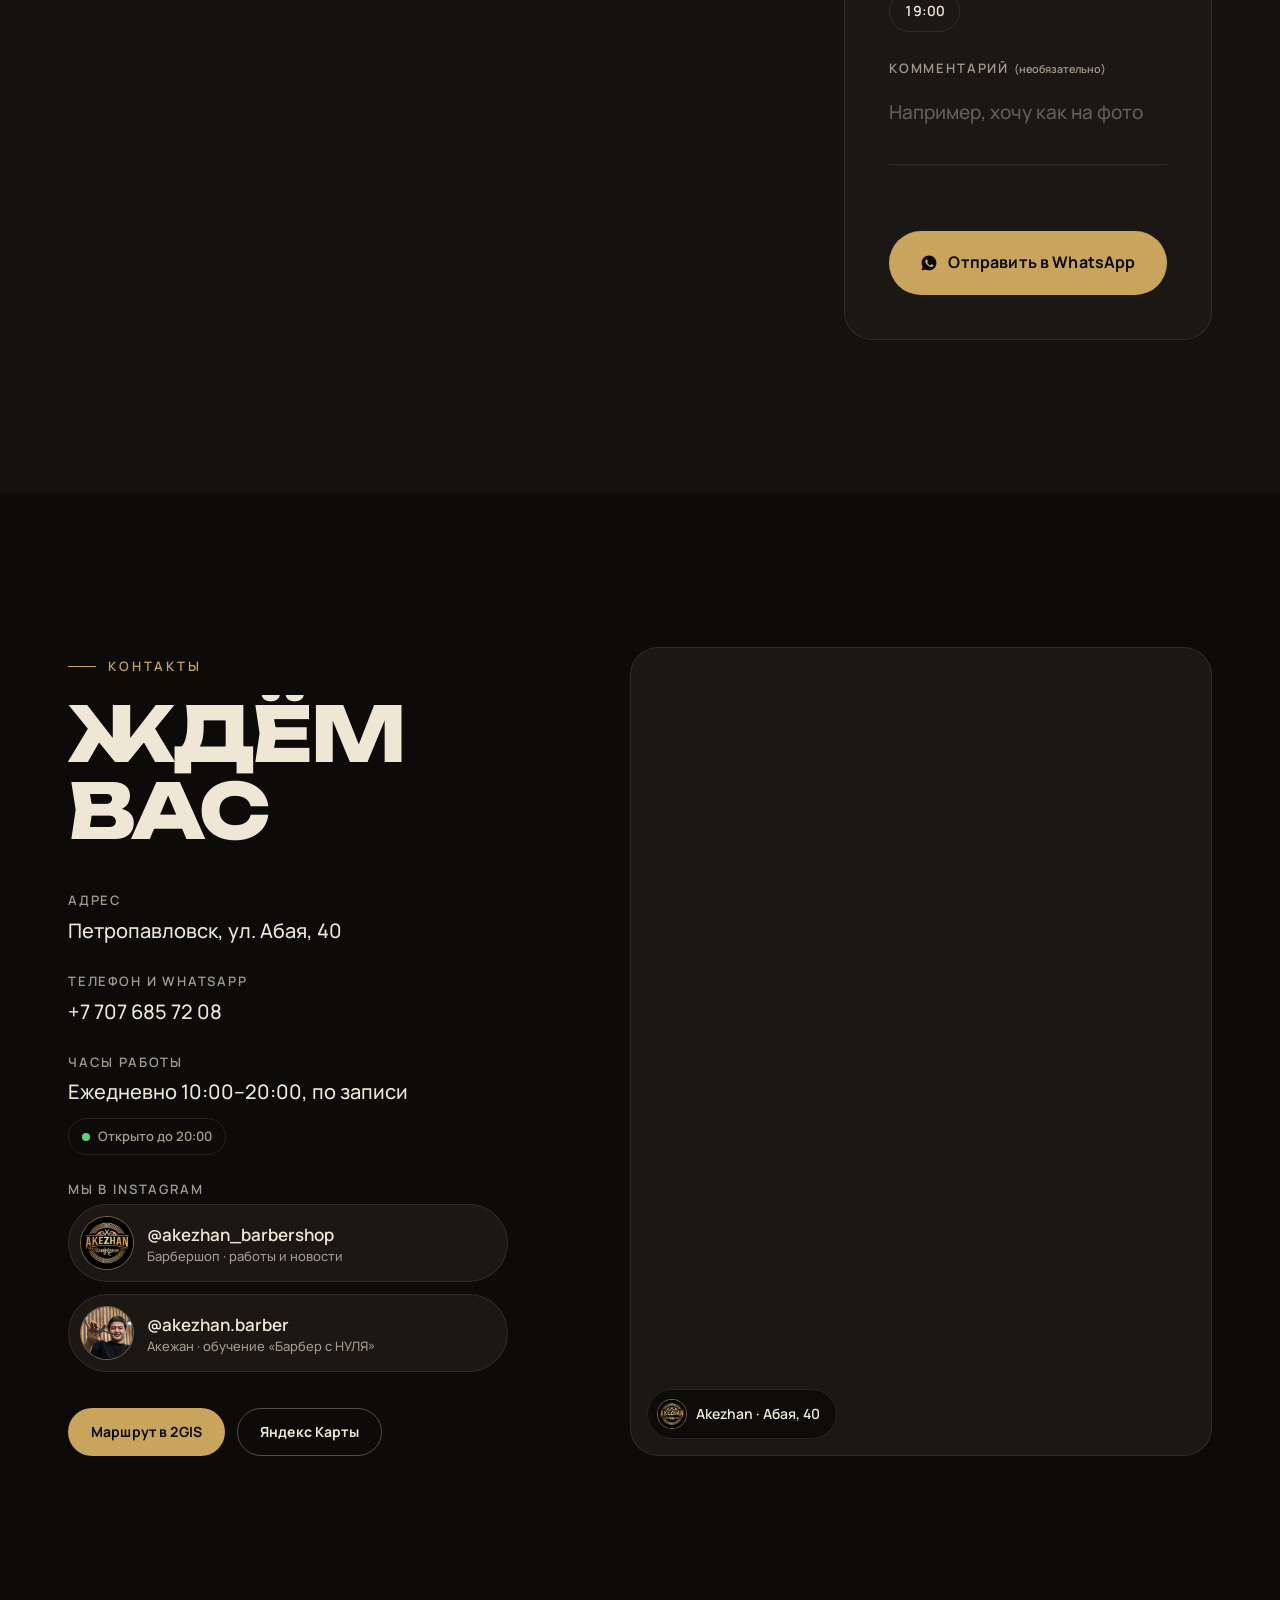
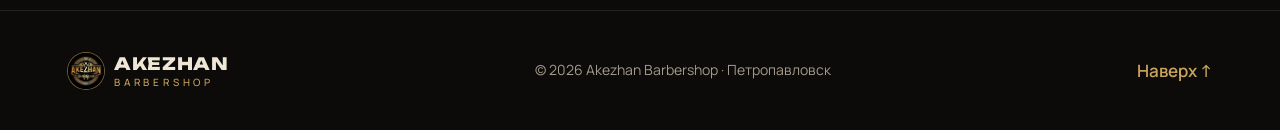
==== commit 1ea1dc49: "Длительность услуг: в прайсе, в записи, в сообщении WhatsApp; слоты учитывают время до закрытия Co-A" ====
--- a/index.html
+++ b/index.html
@@ -269,6 +269,7 @@
           <div class="field">
             <span class="field__label">Услуга</span>
             <div class="chips" data-service-chips role="radiogroup" aria-label="Услуга"></div>
+            <p class="field__hint" data-service-info aria-live="polite"></p>
           </div>
           <div class="field">
             <span class="field__label">Мастер</span>
--- a/styles.css
+++ b/styles.css
@@ -425,11 +425,12 @@
 /* ===== v2: фото, видео-фон, параллакс ===== */
 .hero__video { position: absolute; inset: 0; width: 100%; height: 100%; object-fit: cover; opacity: .38; filter: saturate(.8) contrast(1.05); }
 .hero__bg::after { content: ""; position: absolute; inset: 0; background: linear-gradient(90deg, var(--bg) 8%, rgba(12, 11, 10, .55) 55%, rgba(12, 11, 10, .2)), linear-gradient(to top, var(--bg), transparent 28%); }
-.hero__stack { position: absolute; inset: 0; z-index: 1; pointer-events: none; }
-.hero__photo { position: absolute; width: clamp(140px, 16vw, 250px); aspect-ratio: 9 / 16; object-fit: cover; border-radius: 20px; border: 1px solid rgba(201, 164, 92, .35); box-shadow: 0 30px 80px rgba(0, 0, 0, .55); opacity: 0; animation: photo-in 1.4s var(--ease) 1.2s forwards; }
-.hero__photo--a { right: 24vw; top: 17%; --r: -7deg; }
-.hero__photo--b { right: 8vw; top: 9%; --r: 5deg; width: clamp(150px, 18vw, 280px); }
-.hero__photo--c { right: 14vw; bottom: 6%; --r: -3deg; }
+/* стопка фото живёт в правой трети того же контейнера, что и текст, поэтому заголовок их не перекрывает */
+.hero__stack { position: absolute; top: 0; bottom: 0; left: 50%; width: min(100%, 1240px); transform: translateX(-50%); z-index: 1; pointer-events: none; }
+.hero__photo { position: absolute; width: 16%; aspect-ratio: 9 / 16; object-fit: cover; border-radius: 20px; border: 1px solid rgba(201, 164, 92, .35); box-shadow: 0 30px 80px rgba(0, 0, 0, .55); opacity: 0; animation: photo-in 1.4s var(--ease) 1.2s forwards; }
+.hero__photo--a { right: 22%; top: 17%; --r: -7deg; }
+.hero__photo--b { right: 4%; top: 9%; --r: 5deg; width: 18%; }
+.hero__photo--c { right: 11%; bottom: 6%; --r: -3deg; }
 @keyframes photo-in { from { opacity: 0; transform: translateY(60px) rotate(0); } to { opacity: 1; transform: rotate(var(--r)); } }
 .hero__content { z-index: 2; }
 
@@ -469,7 +470,8 @@
 .champ__stats b { display: block; font: 800 clamp(34px, 5vw, 56px)/1 var(--display); color: var(--gold); }
 .champ__stats span { font-size: 14px; color: var(--muted); }
 
-@media (max-width: 1100px) { .hero__photo--a { display: none; } .hero__photo--b { right: 5vw; } .hero__photo--c { right: 22vw; } }
+@media (min-width: 1101px) { .hero__title { font-size: min(6.2vw, 78px); } .hero__lead { max-width: 480px; } }
+@media (max-width: 1100px) { .hero__stack { display: none; } }
 @media (max-width: 820px) {
   .hero__stack { display: none; }
   .mosaic { grid-template-columns: 1fr 1fr; }
@@ -513,3 +515,45 @@
 .price-foot { display: flex; align-items: center; justify-content: space-between; gap: 20px; flex-wrap: wrap; margin-top: 16px; }
 .price-foot .note { margin: 0; max-width: 560px; }
 @media (max-width: 820px) { .price-list { column-count: 1; } }
+
+/* ===== удобство на телефоне и планшете ===== */
+.link { display: inline-block; padding: 10px 0; }
+.slider__dots button { position: relative; }
+.slider__dots button::after { content: ""; position: absolute; inset: -14px -4px; }
+@media (max-width: 820px) {
+  .hero__video { opacity: .26; }
+  .hero__bg::after { background: linear-gradient(to bottom, rgba(12, 11, 10, .55), rgba(12, 11, 10, .82) 60%, var(--bg)); }
+  .hero { padding: 104px 0 80px; }
+  .hero__lead { font-size: 17px; margin-bottom: 28px; }
+  .hero__stats { margin-top: 40px; gap: 24px; }
+  .btn { min-height: 52px; }
+  .btn--sm { min-height: 46px; }
+  .chip, .time { min-height: 44px; }
+  .day { min-height: 64px; }
+  .field input, .field textarea { font-size: 16px; } /* iOS не приближает страницу при вводе */
+  .section { padding: clamp(64px, 14vw, 96px) 0; }
+  .pr { padding: 16px 10px; }
+  .footer__inner { justify-content: center; text-align: center; }
+}
+@media (hover: none) { .tile figcaption { opacity: 1; transform: none; text-shadow: 0 1px 8px rgba(0, 0, 0, .8); } }
+
+/* прайс: карточка основателя */
+.pcard--master { column-span: all; display: grid; grid-template-columns: 210px 1fr; gap: 0 clamp(24px, 4vw, 48px); align-items: start; padding-top: 44px; border-color: rgba(201, 164, 92, .6); background: radial-gradient(circle at 0 0, rgba(201, 164, 92, .18), transparent 55%), var(--card); }
+.pcard__photo { margin: 0; aspect-ratio: 3 / 4; border-radius: 16px; overflow: hidden; box-shadow: 0 0 0 1px rgba(201, 164, 92, .5); }
+.pcard__photo img { width: 100%; height: 100%; object-fit: cover; object-position: 50% 35%; }
+.pcard__role { margin: 0 0 6px; color: var(--gold); font-size: 13px; font-weight: 700; letter-spacing: .18em; text-transform: uppercase; }
+.pcard__name { margin: 0; font: 800 clamp(32px, 4vw, 52px)/1 var(--display); text-transform: uppercase; }
+.pcard__note { margin: 8px 0 14px; color: var(--muted); font-size: 15px; }
+.pcard__rows { display: grid; grid-template-columns: 1fr 1fr; gap: 0 32px; }
+@media (max-width: 820px) {
+  .pcard--master { grid-template-columns: 96px 1fr; align-items: center; }
+  .pcard__photo { aspect-ratio: 1; border-radius: 50%; }
+  .pcard--master > div { display: contents; }
+  .pcard__role, .pcard__name, .pcard__note { grid-column: 2; }
+  .pcard__photo { grid-row: 1 / span 3; }
+  .pcard__rows { grid-column: 1 / -1; grid-template-columns: 1fr; margin-top: 12px; }
+}
+
+/* длительность услуги */
+.pr__val small { display: block; margin-top: 5px; font: 500 12px/1 var(--body); color: var(--muted); text-align: right; letter-spacing: .02em; }
+.field__hint { margin: 0; font-size: 14px; color: var(--gold-2); }
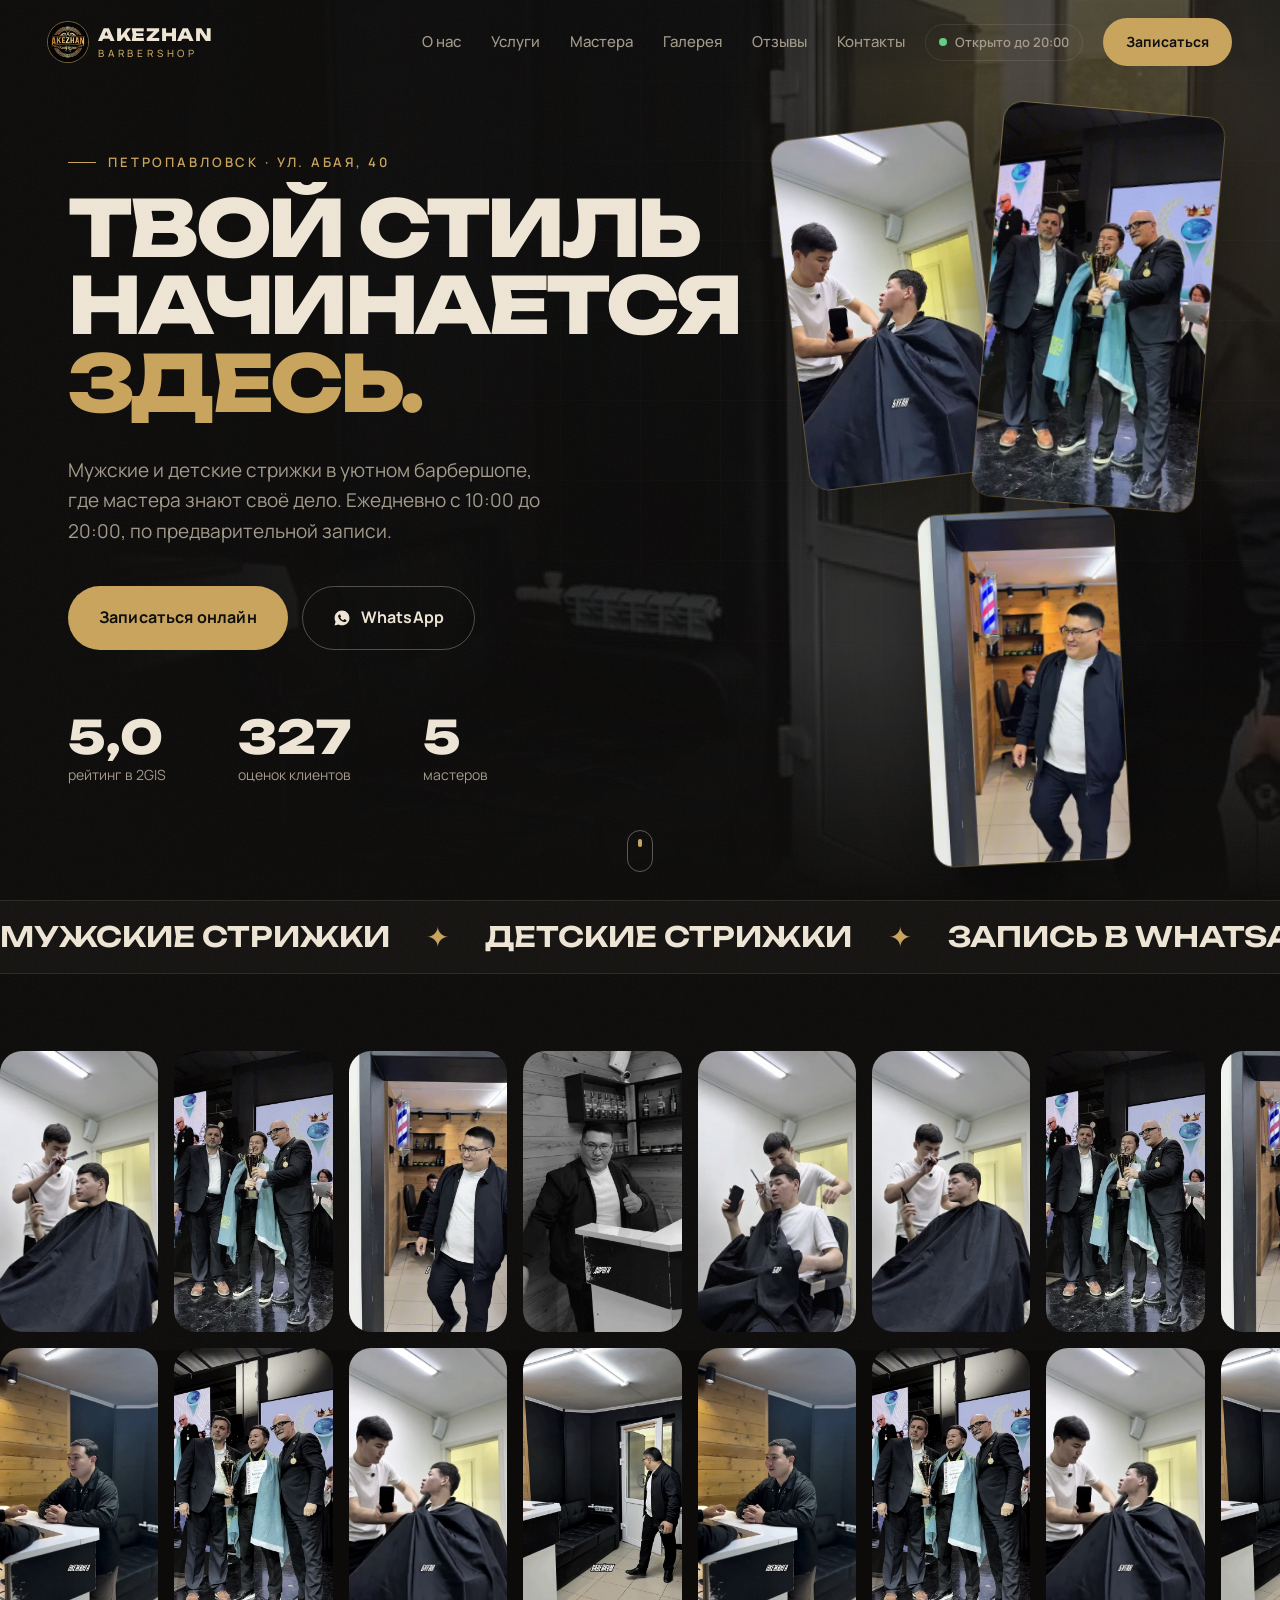
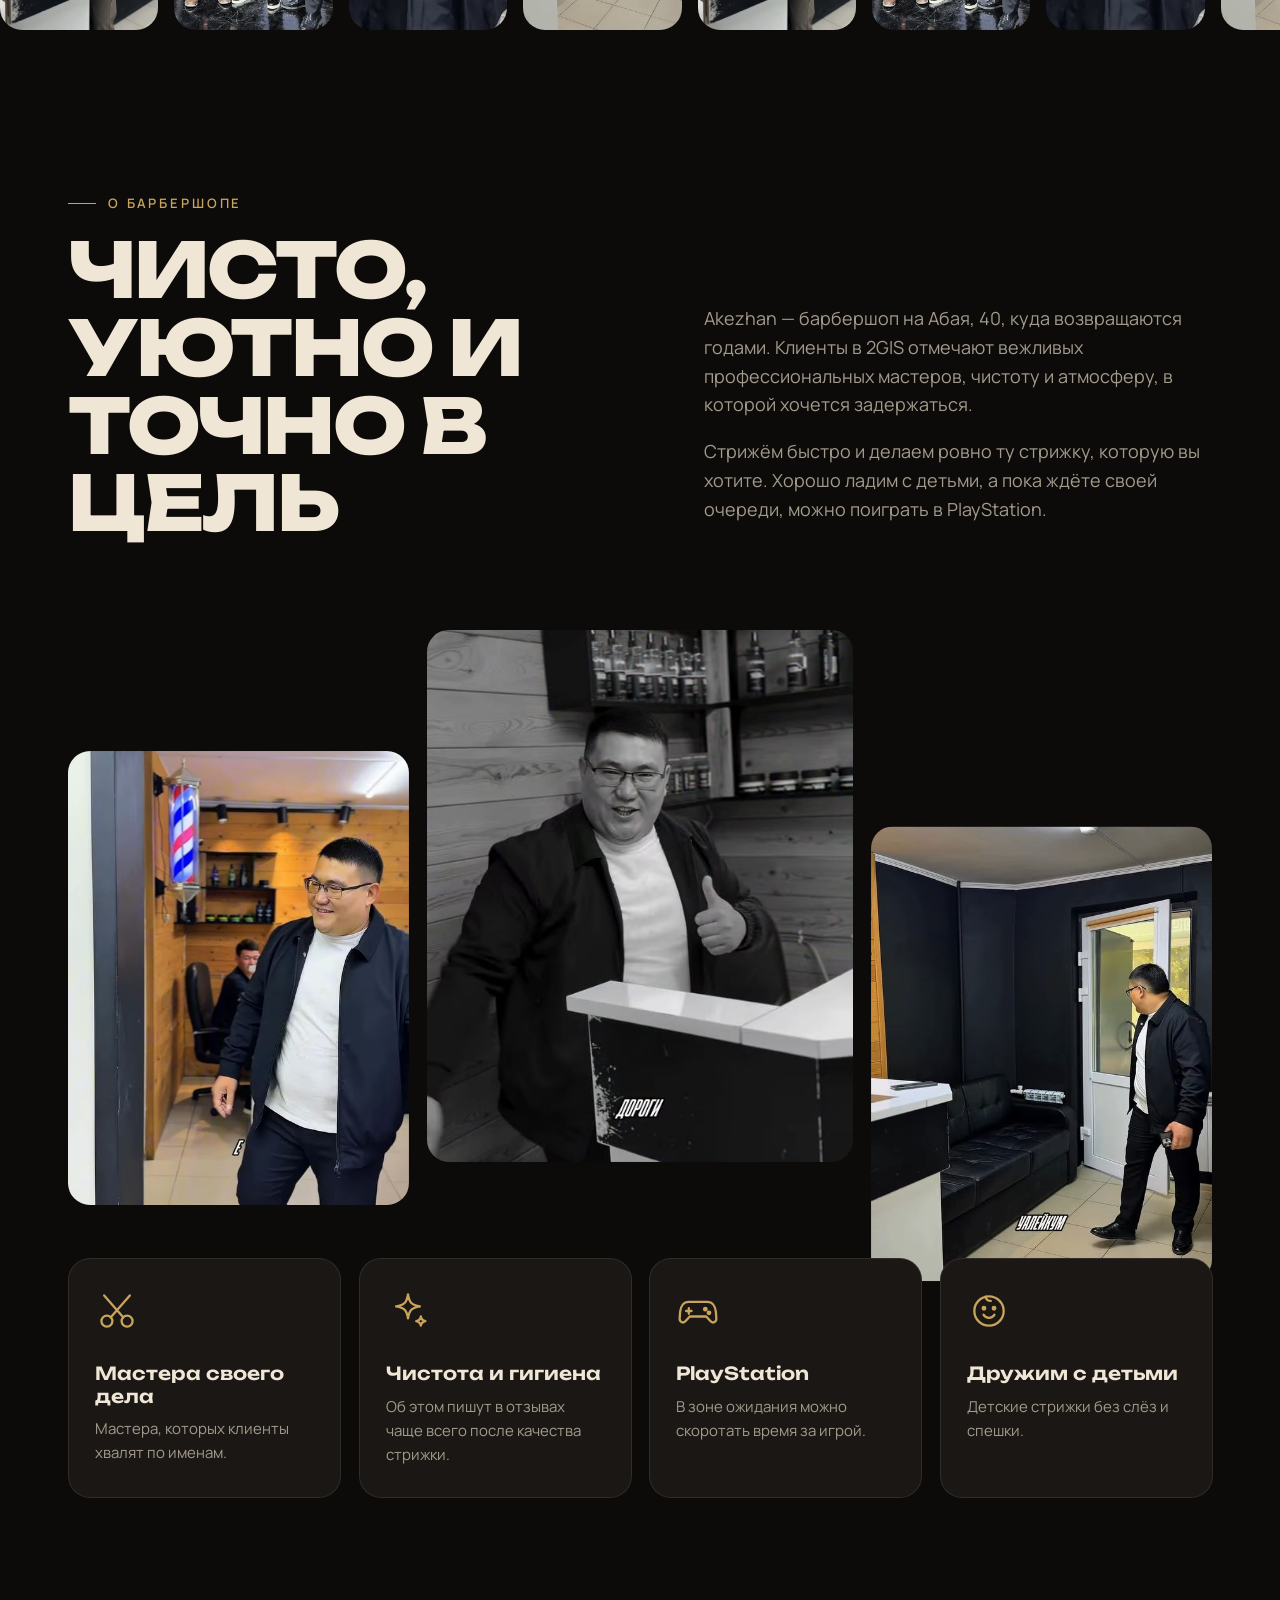
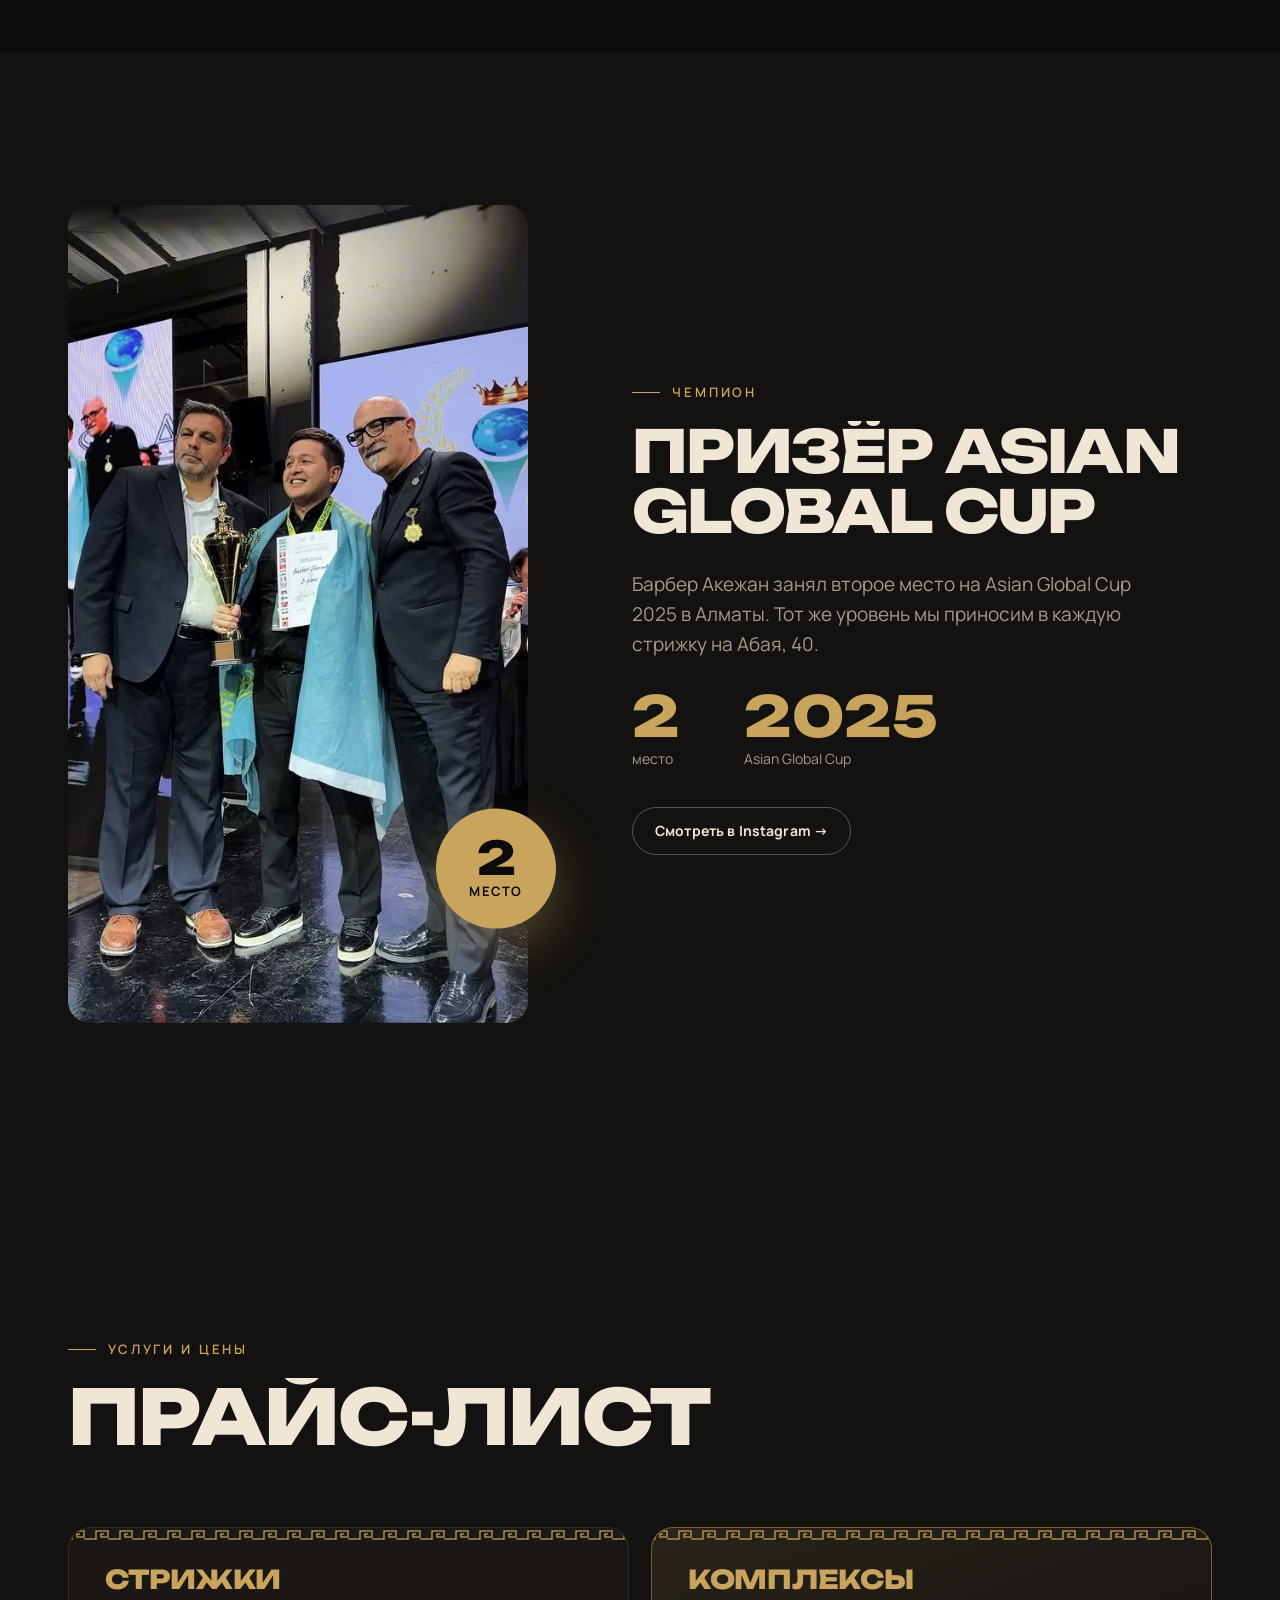
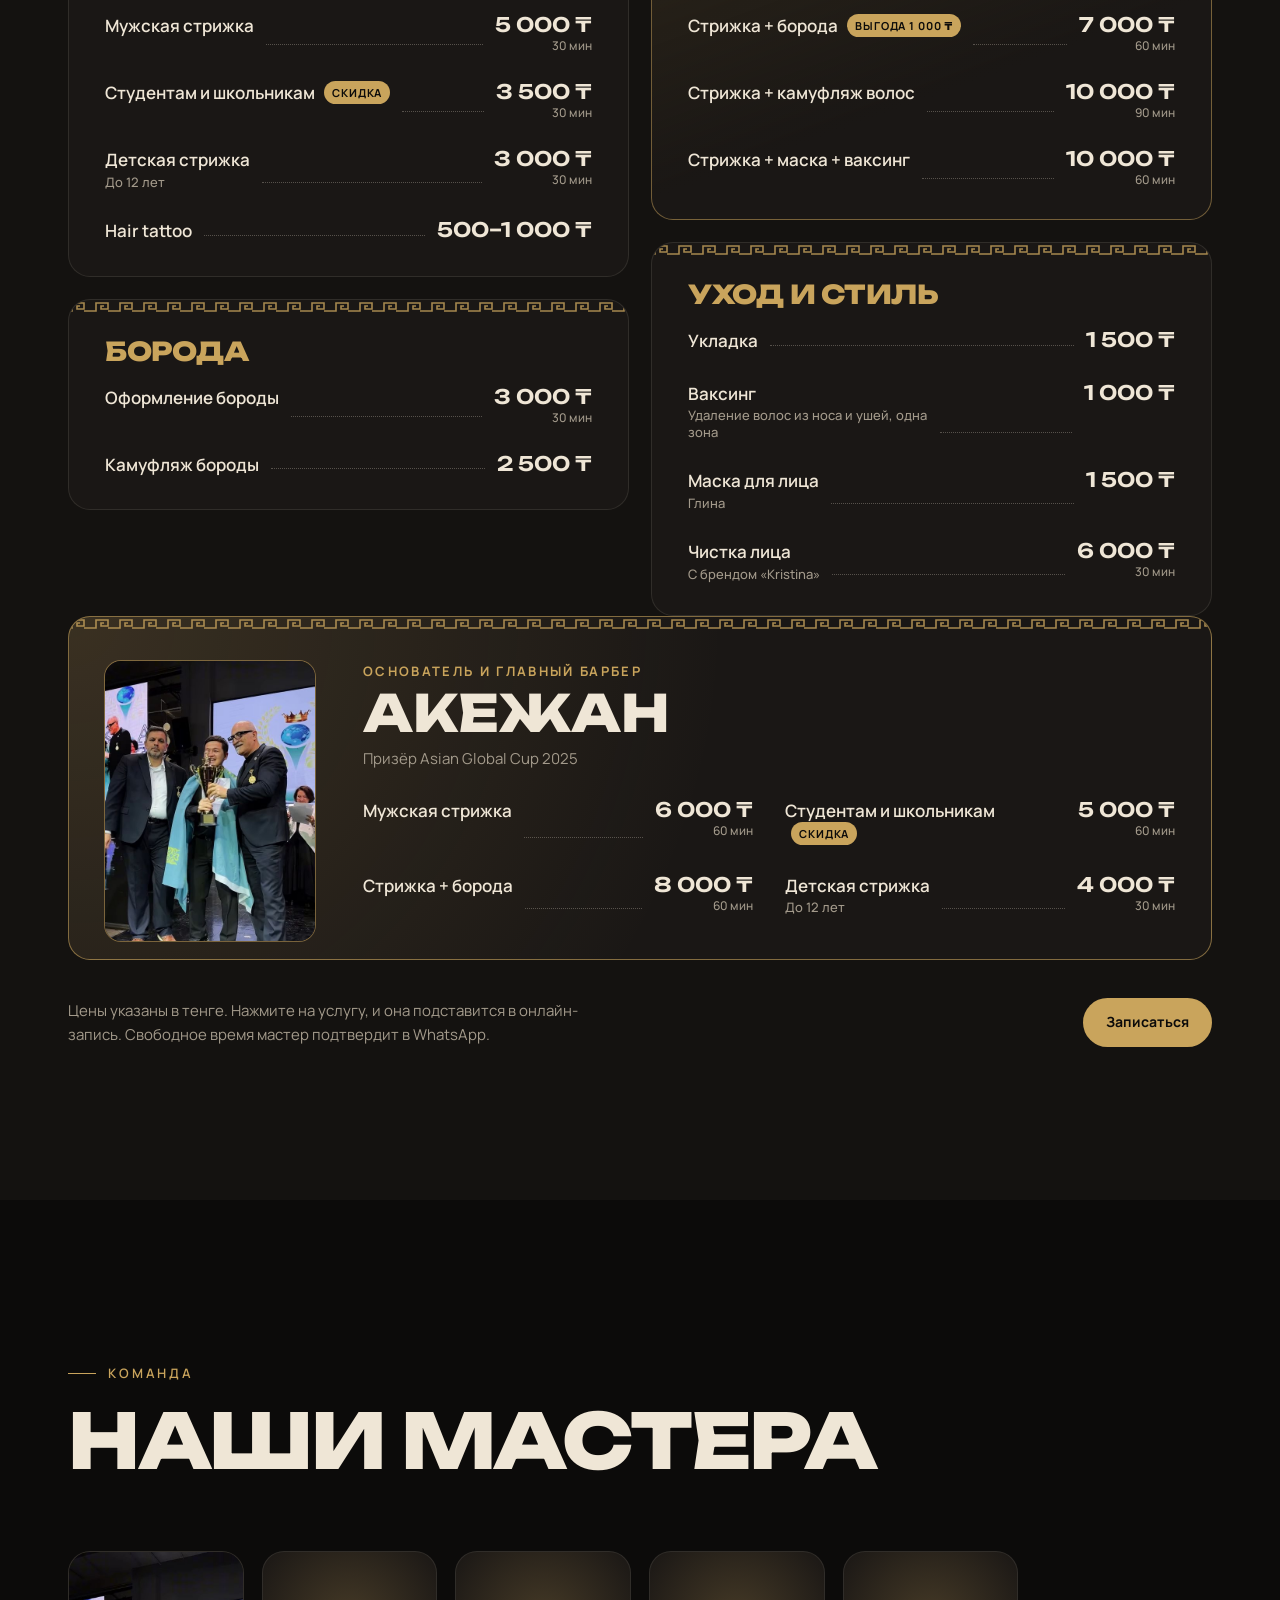
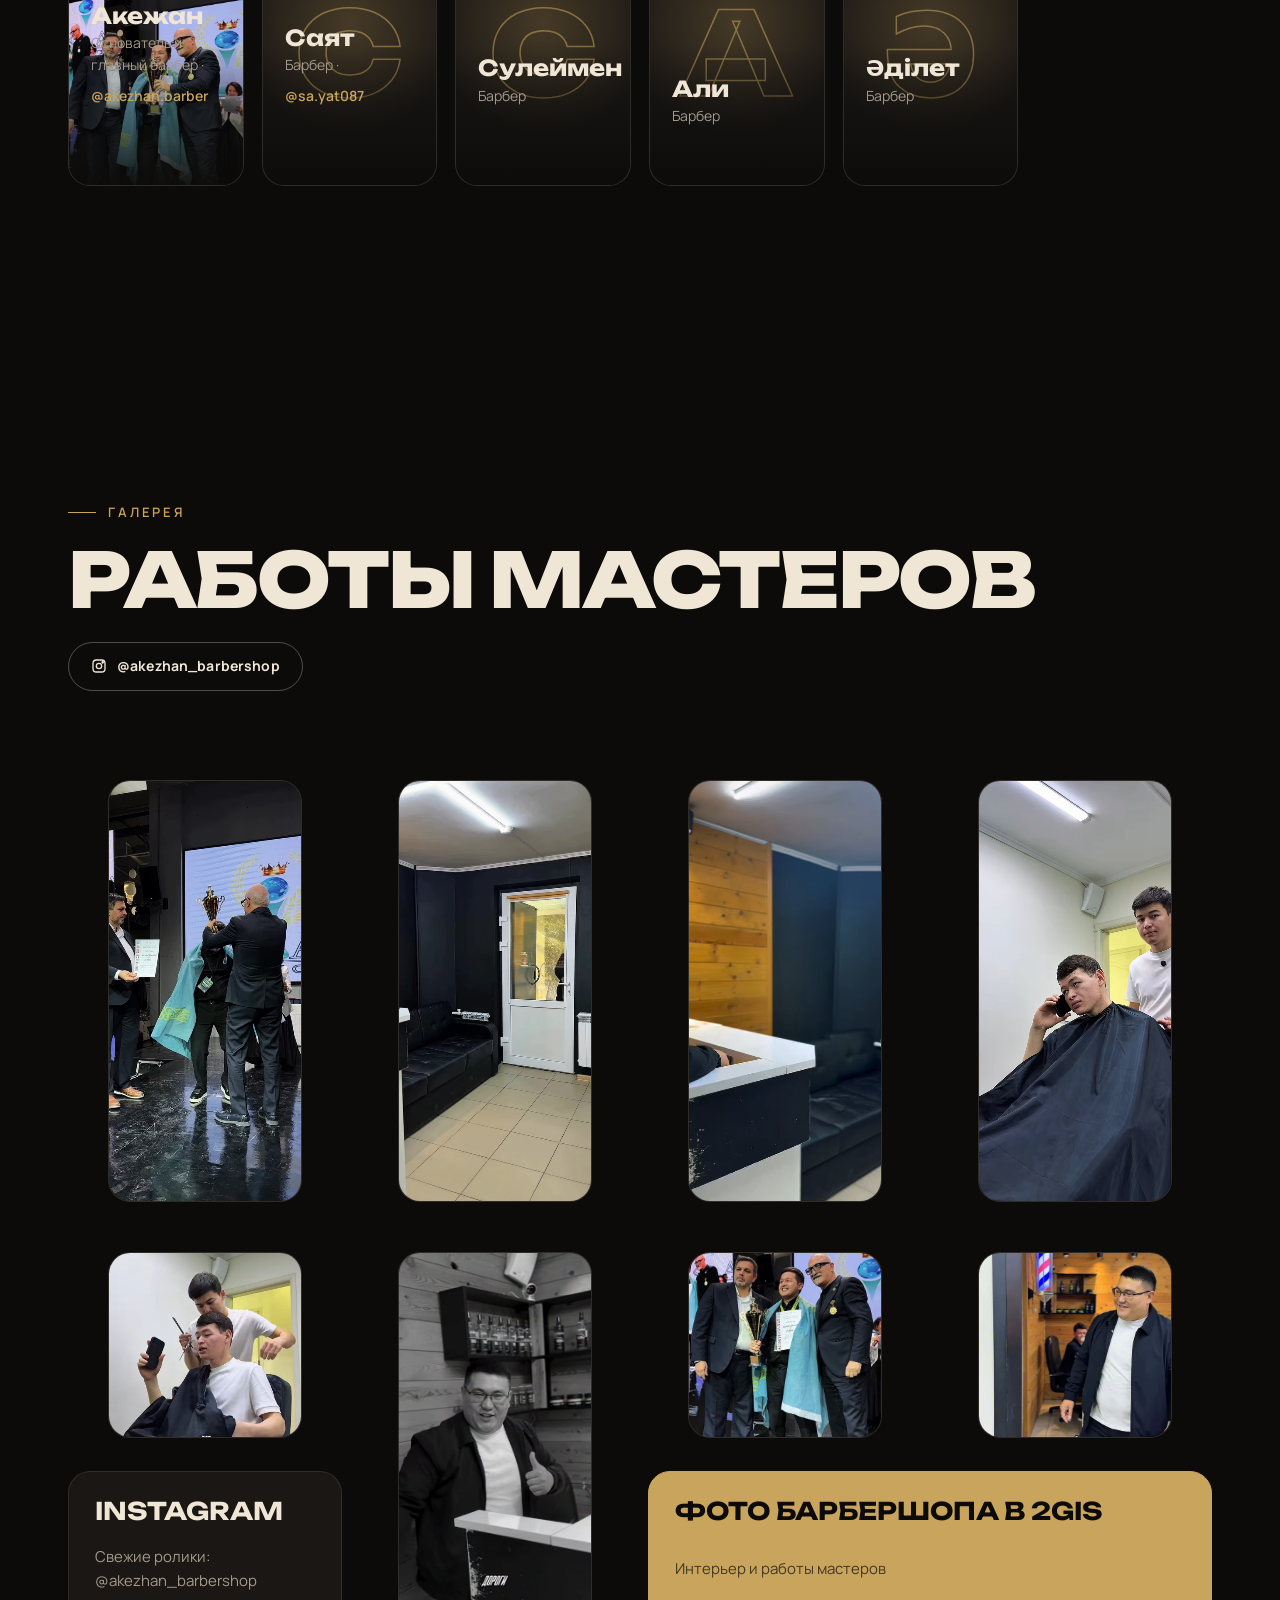
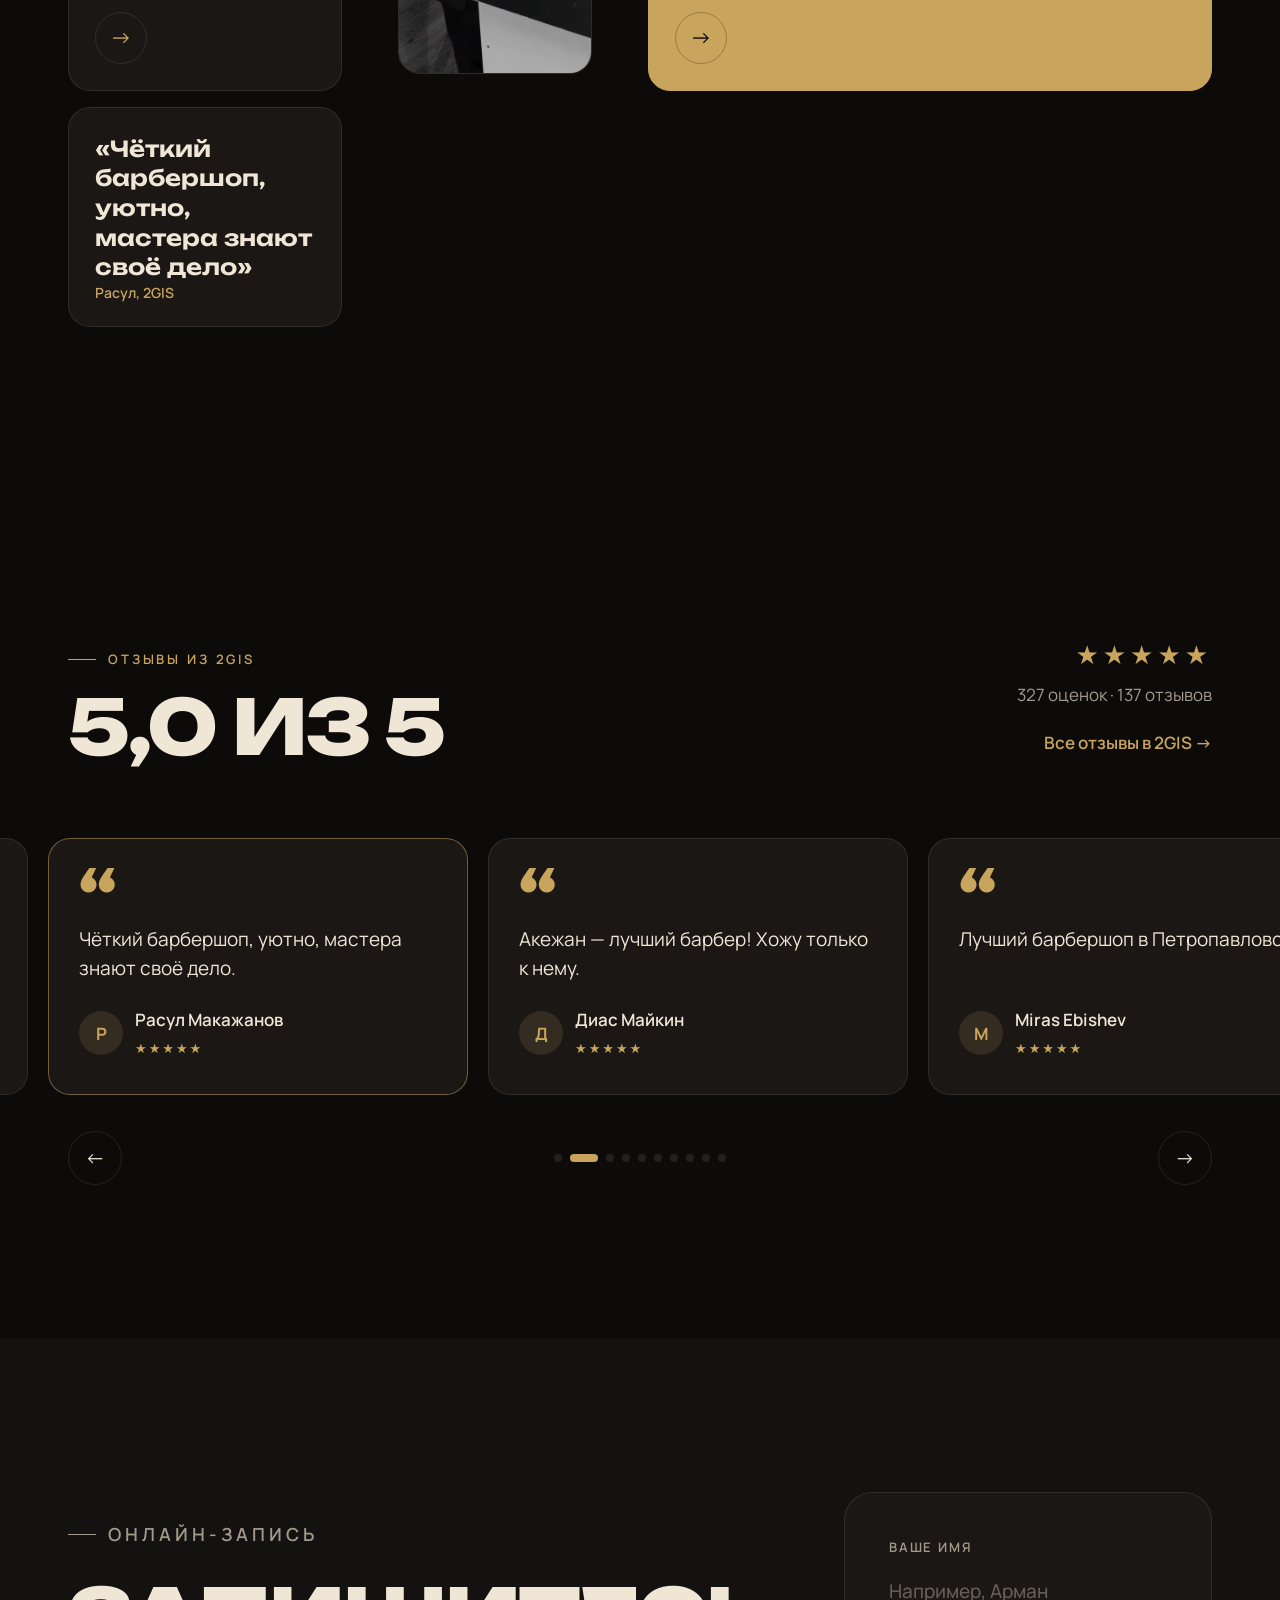
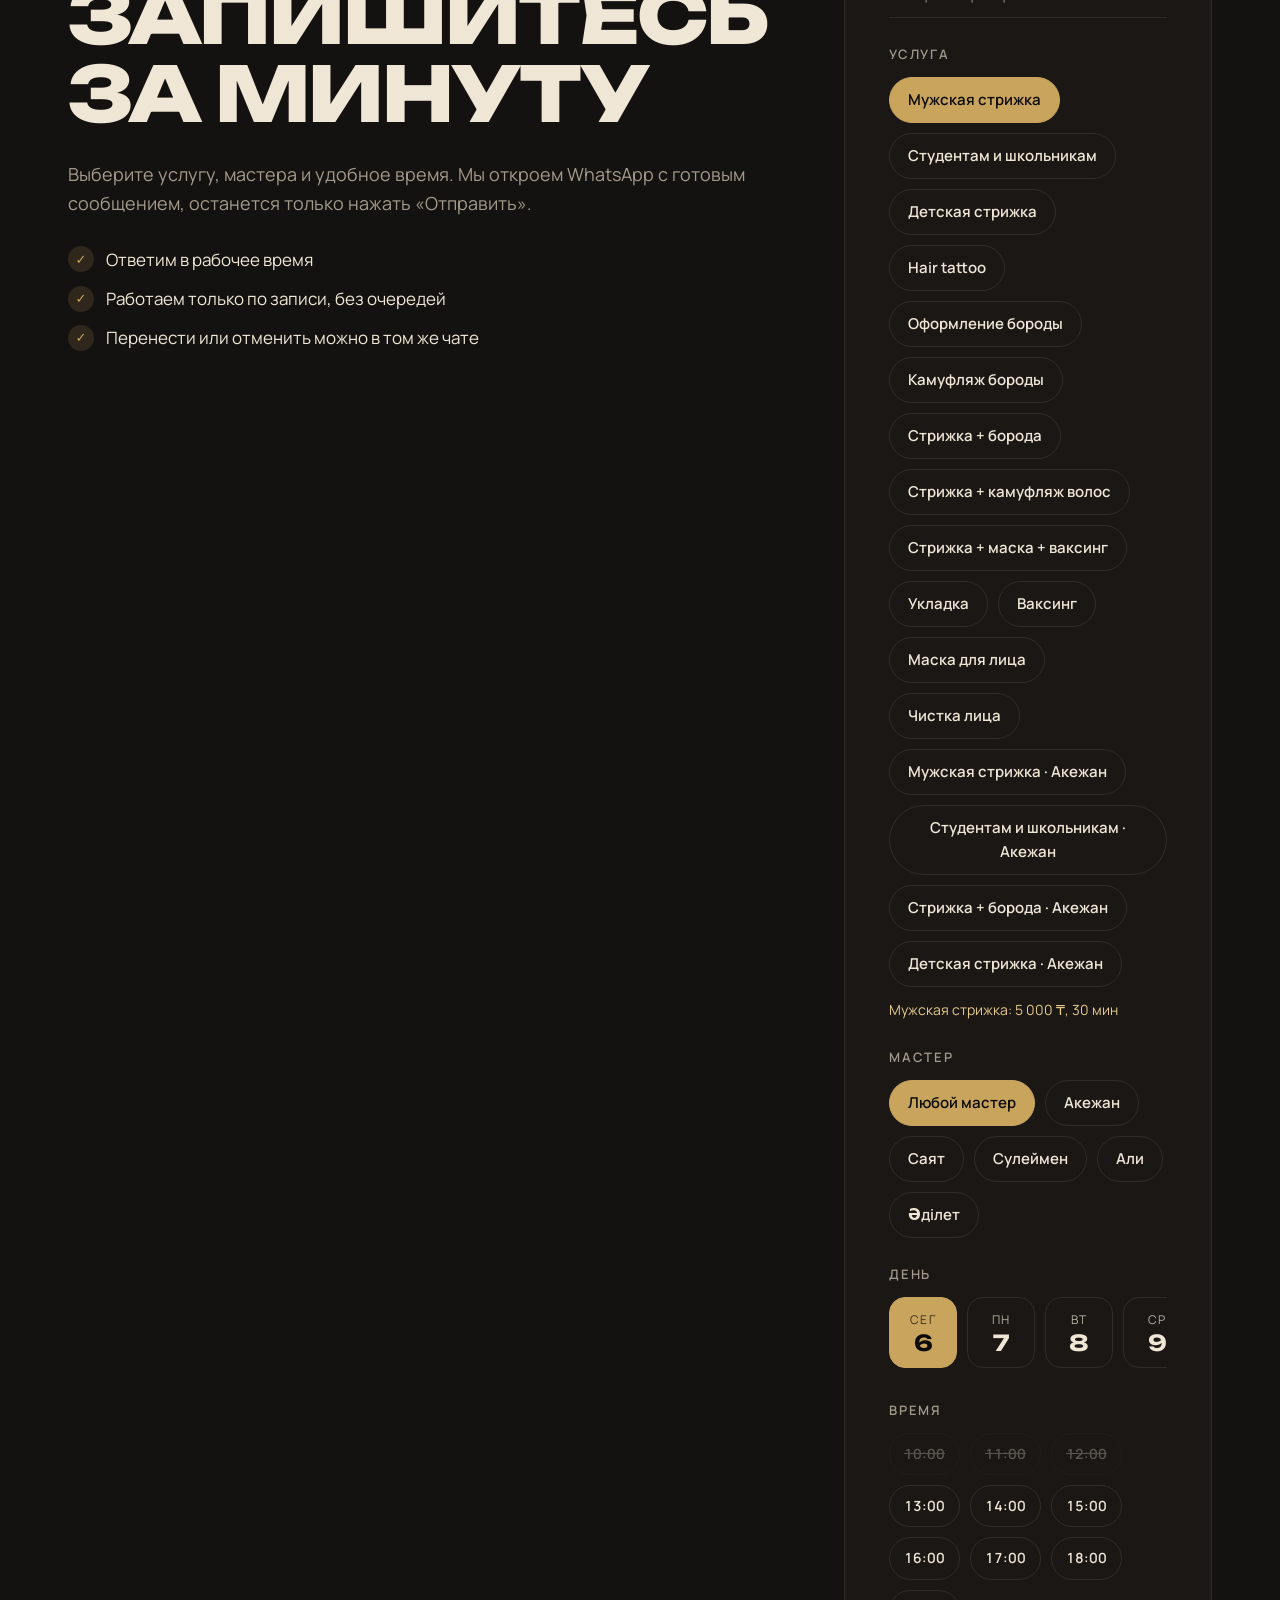
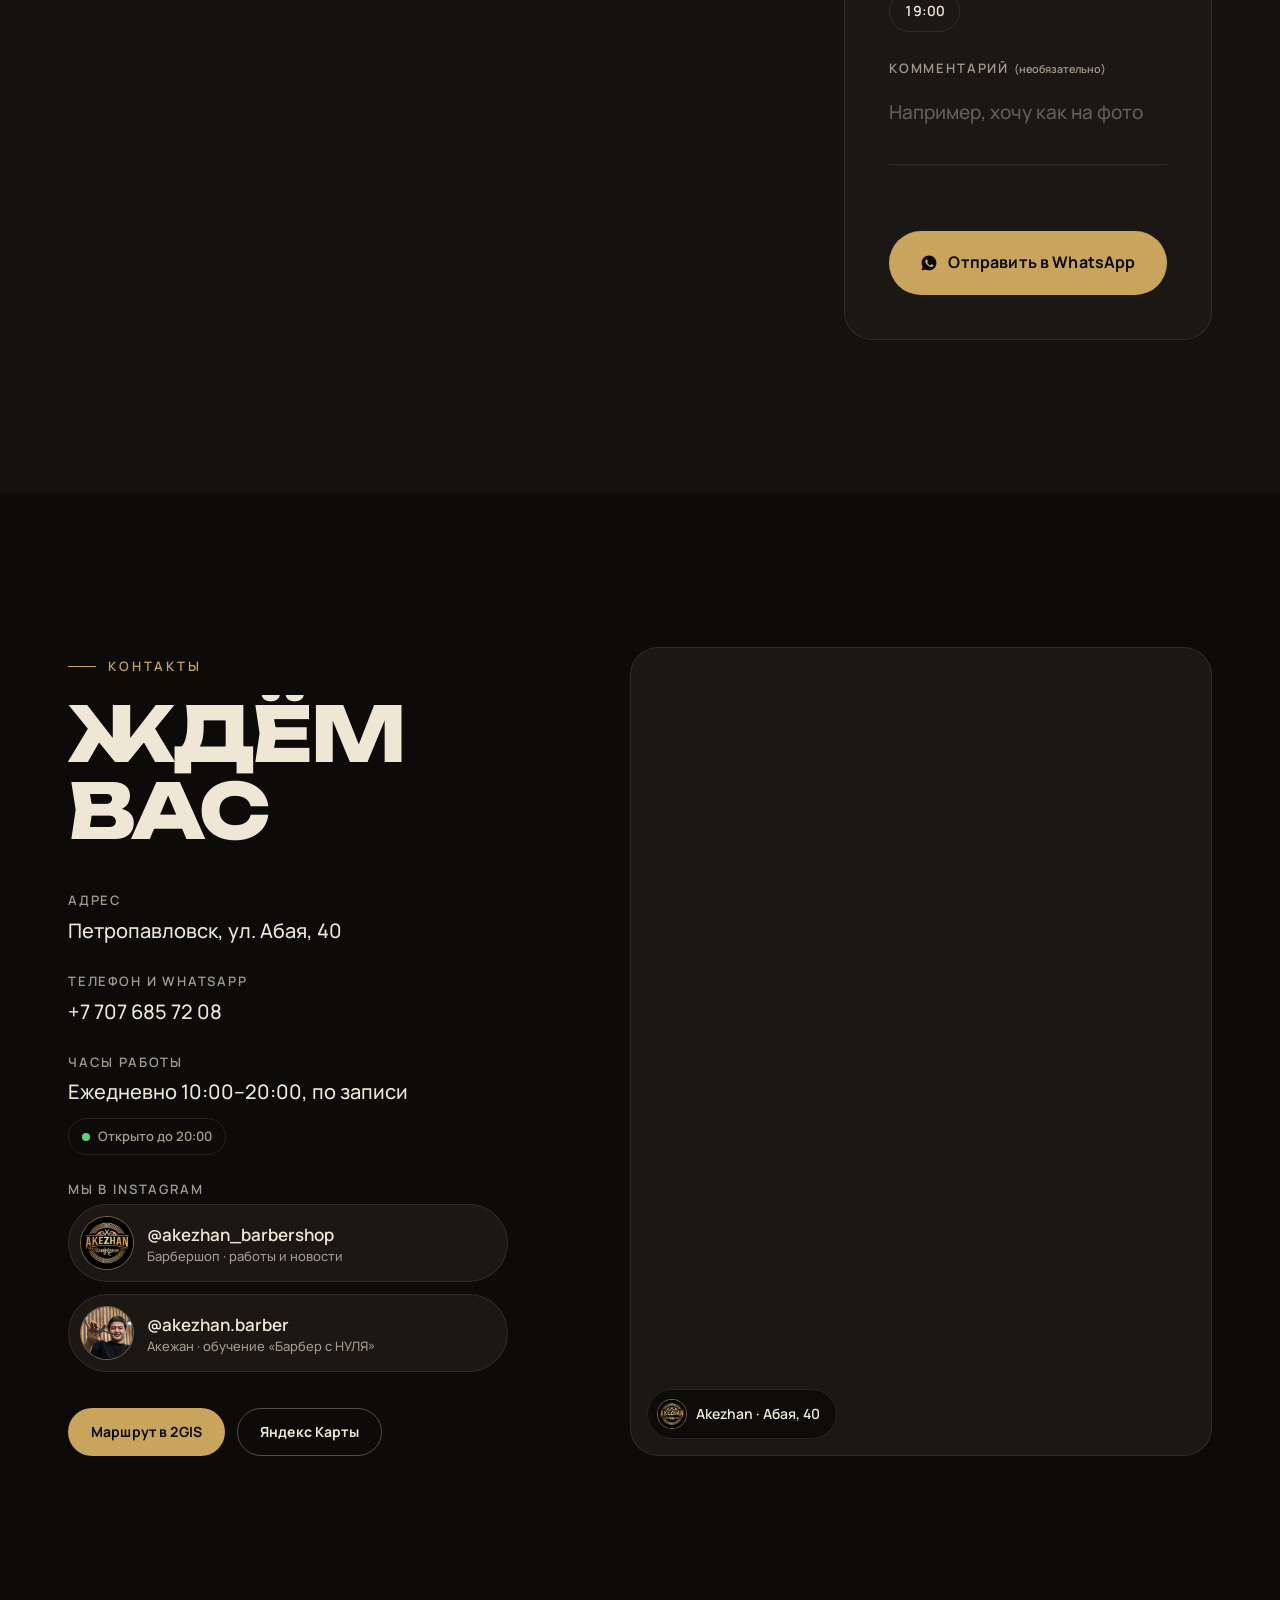
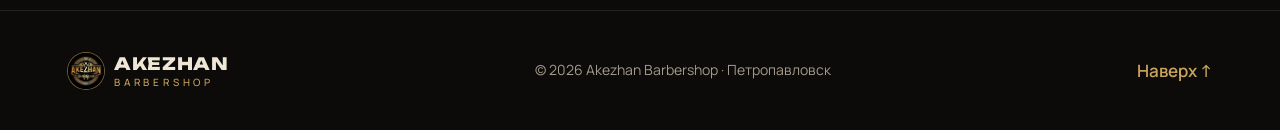
==== commit d8e9ca0b: "Команда: убрана Камила, вместо Асета Сулеймен; счётчик мастеров из списка Co-Authored-By: Claude Opu" ====
--- a/index.html
+++ b/index.html
@@ -103,7 +103,7 @@
         <ul class="hero__stats reveal">
           <li><b data-count="5" data-decimals="1">0</b><span>рейтинг в 2GIS</span></li>
           <li><b data-count="327">0</b><span>оценок клиентов</span></li>
-          <li><b data-count="6">0</b><span>мастеров</span></li>
+          <li><b data-count="5" data-team-count>0</b><span>мастеров</span></li>
         </ul>
       </div>
       <a href="#about" class="hero__scroll" aria-label="Листать вниз"><span></span></a>
@@ -141,7 +141,7 @@
         <article class="feature tilt reveal">
           <svg viewBox="0 0 48 48" aria-hidden="true"><use href="#i-scissors"/></svg>
           <h3>Мастера своего дела</h3>
-          <p>Шесть мастеров, которых клиенты хвалят по именам.</p>
+          <p>Мастера, которых клиенты хвалят по именам.</p>
         </article>
         <article class="feature tilt reveal">
           <svg viewBox="0 0 48 48" aria-hidden="true"><use href="#i-sparkle"/></svg>
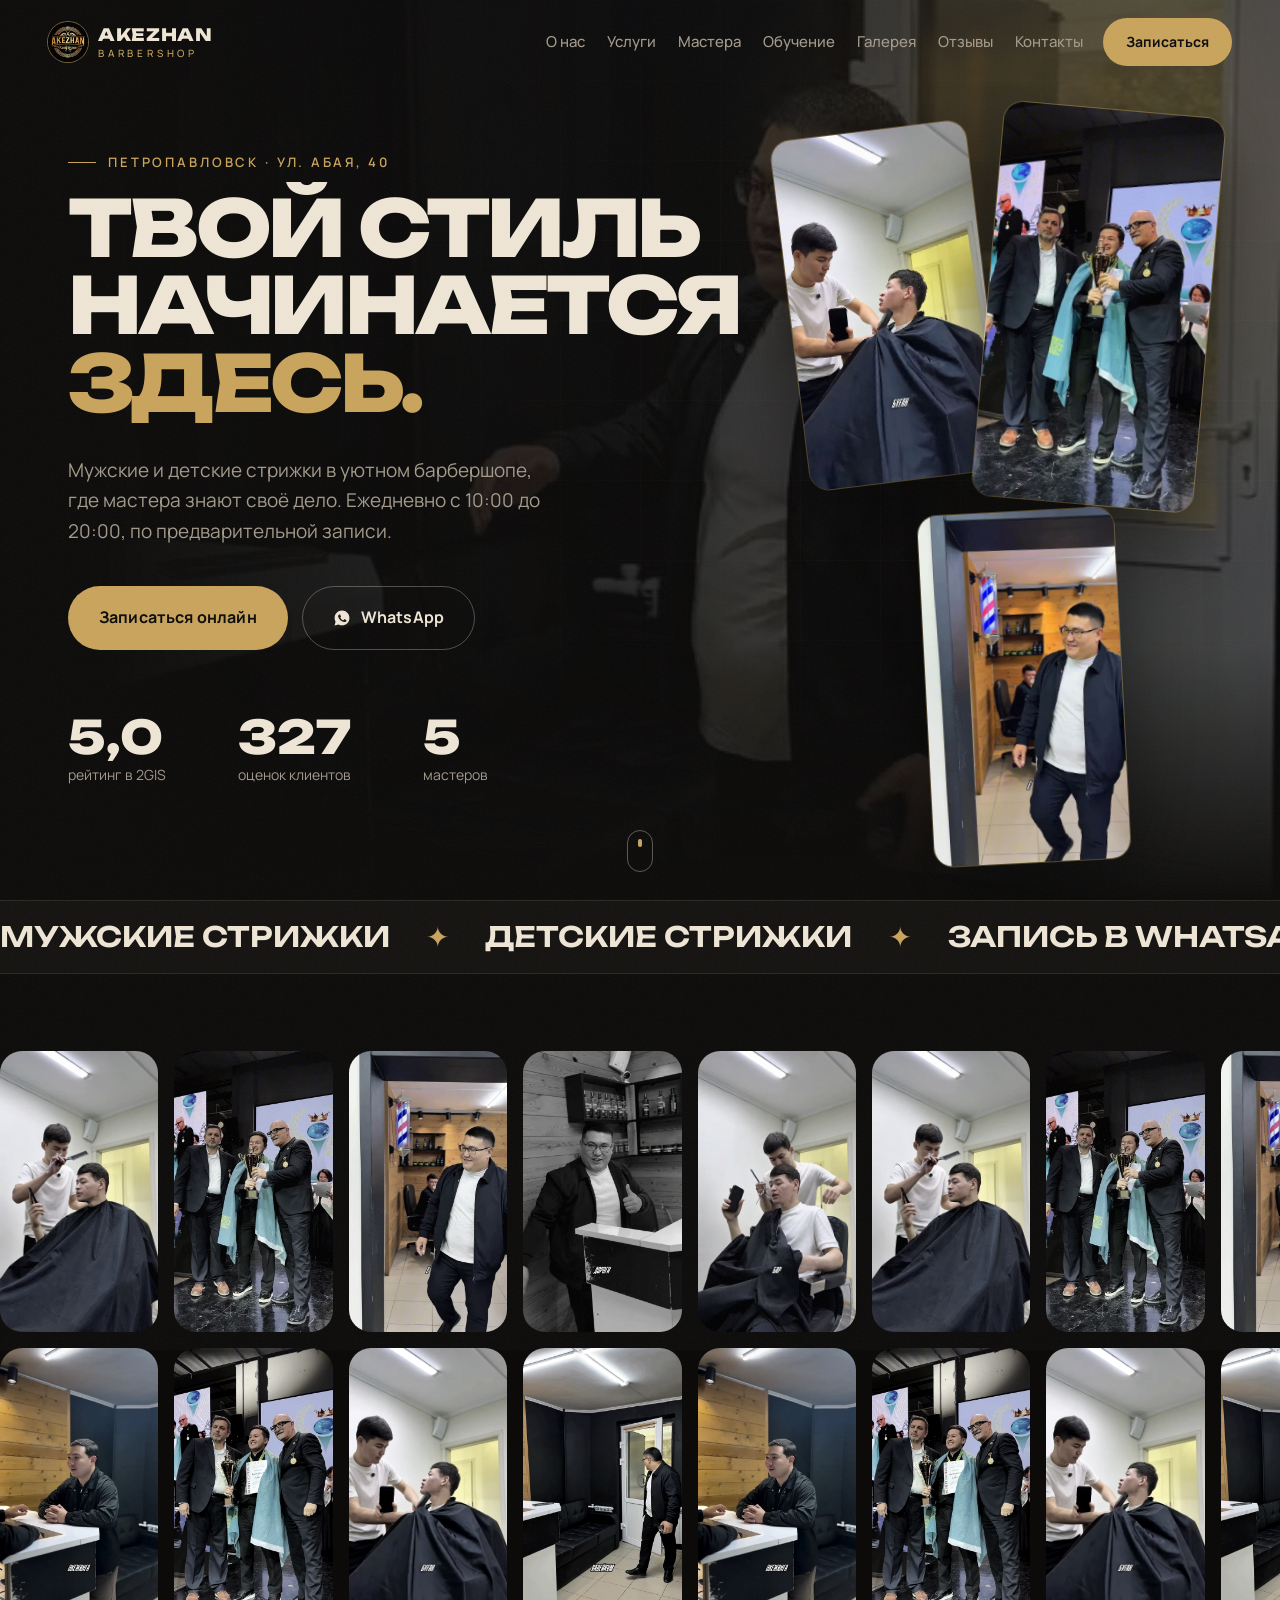
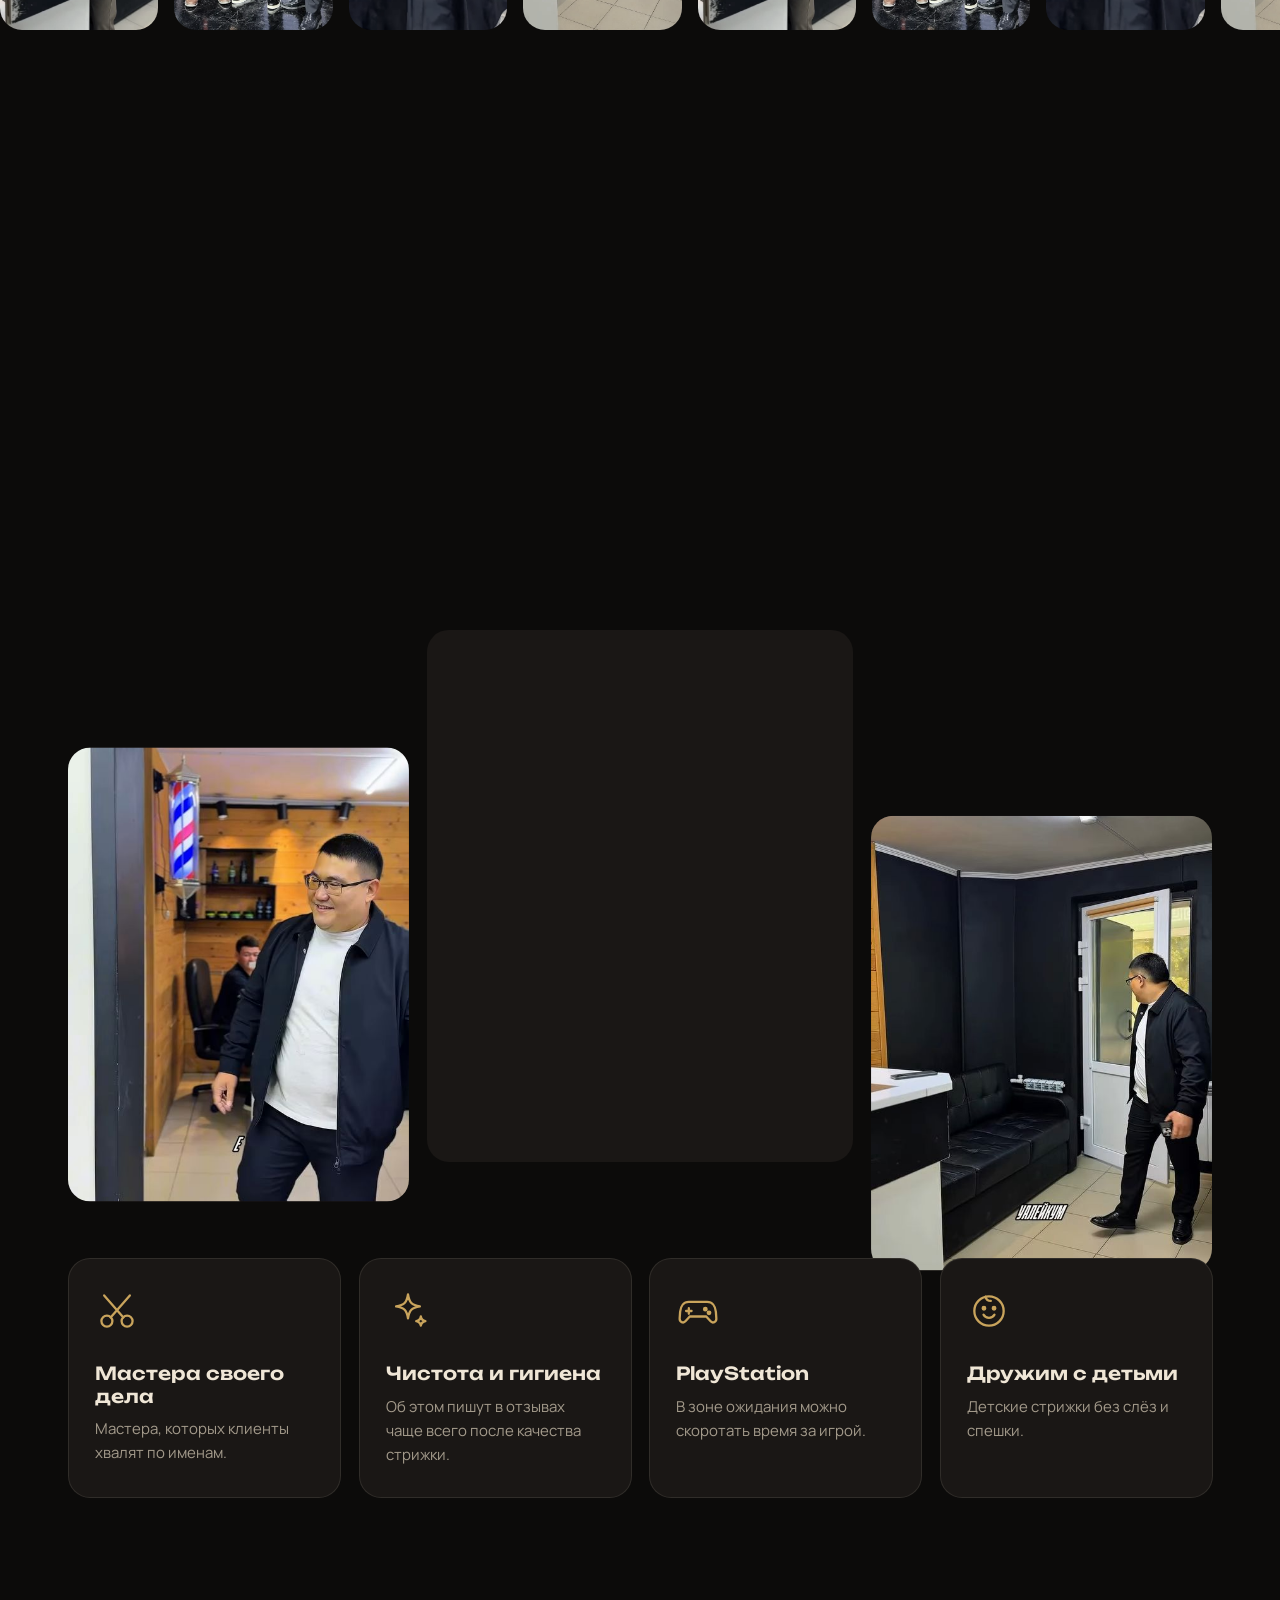
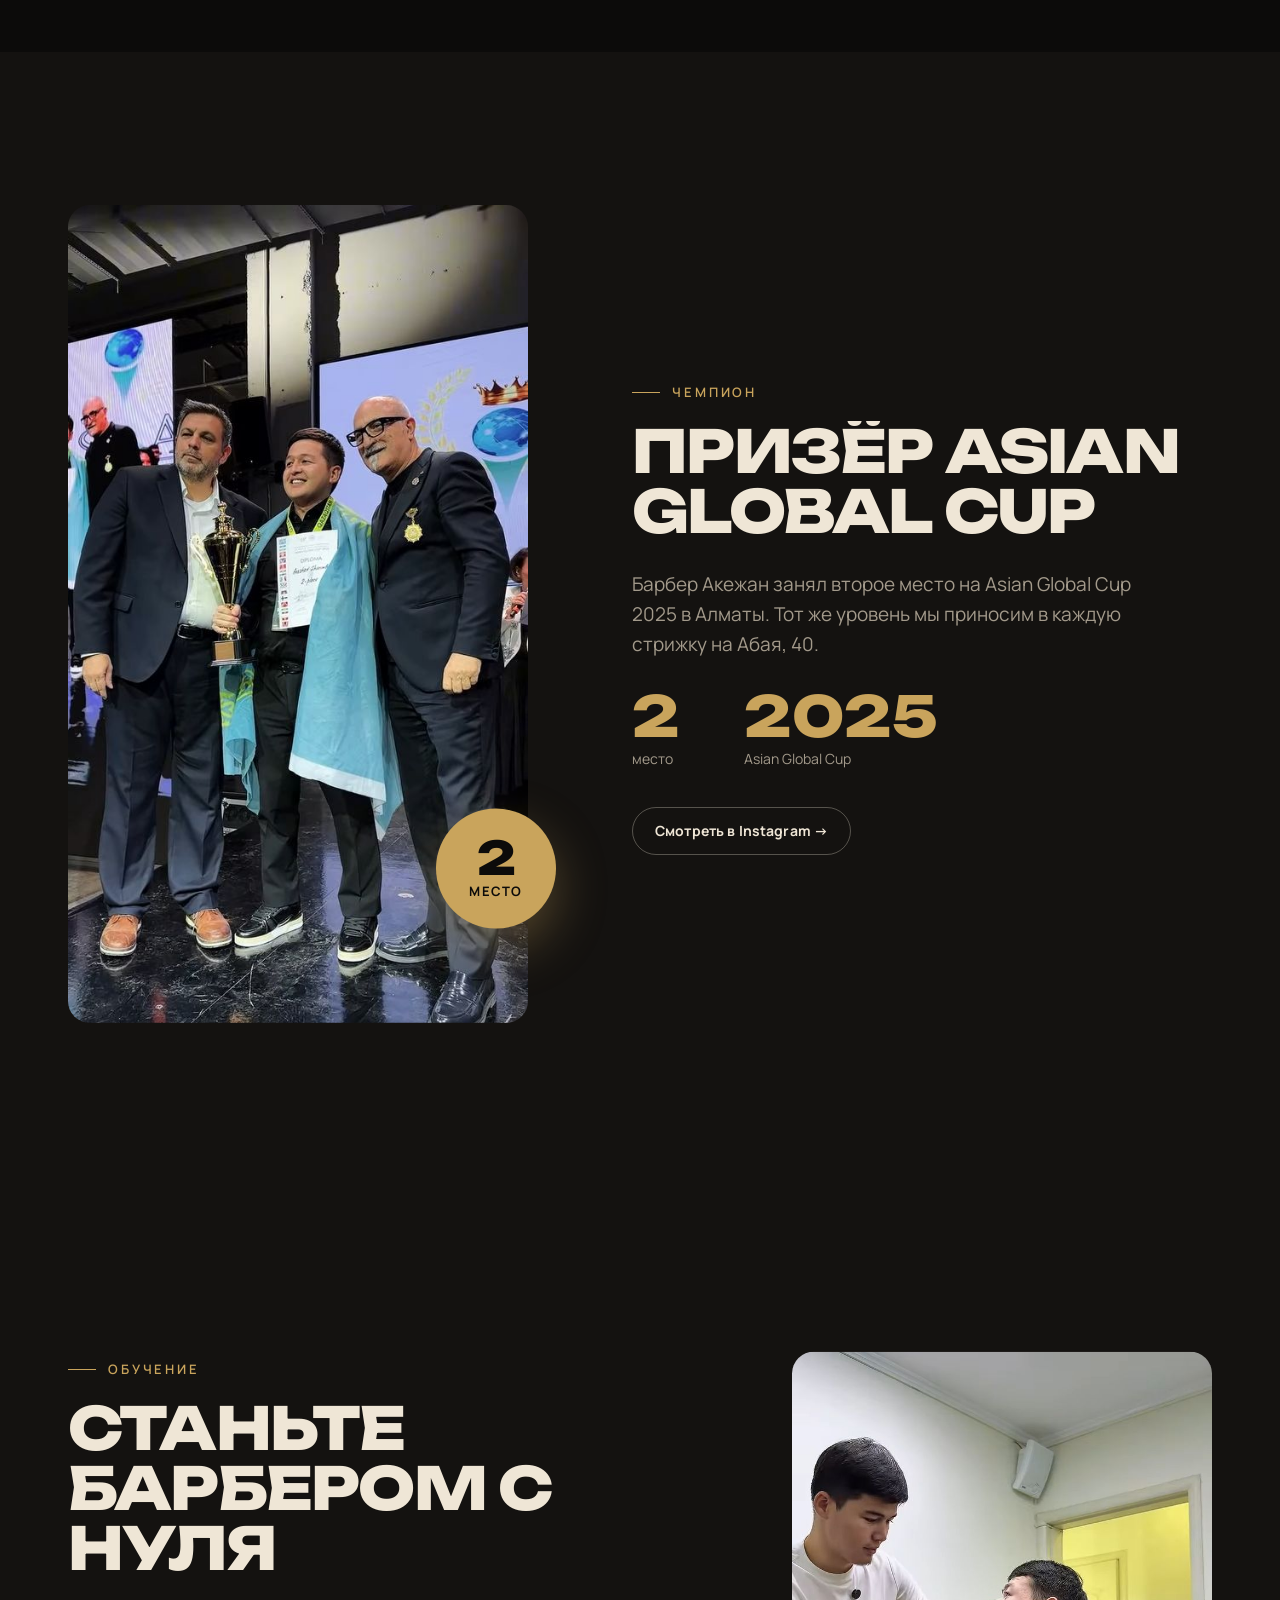
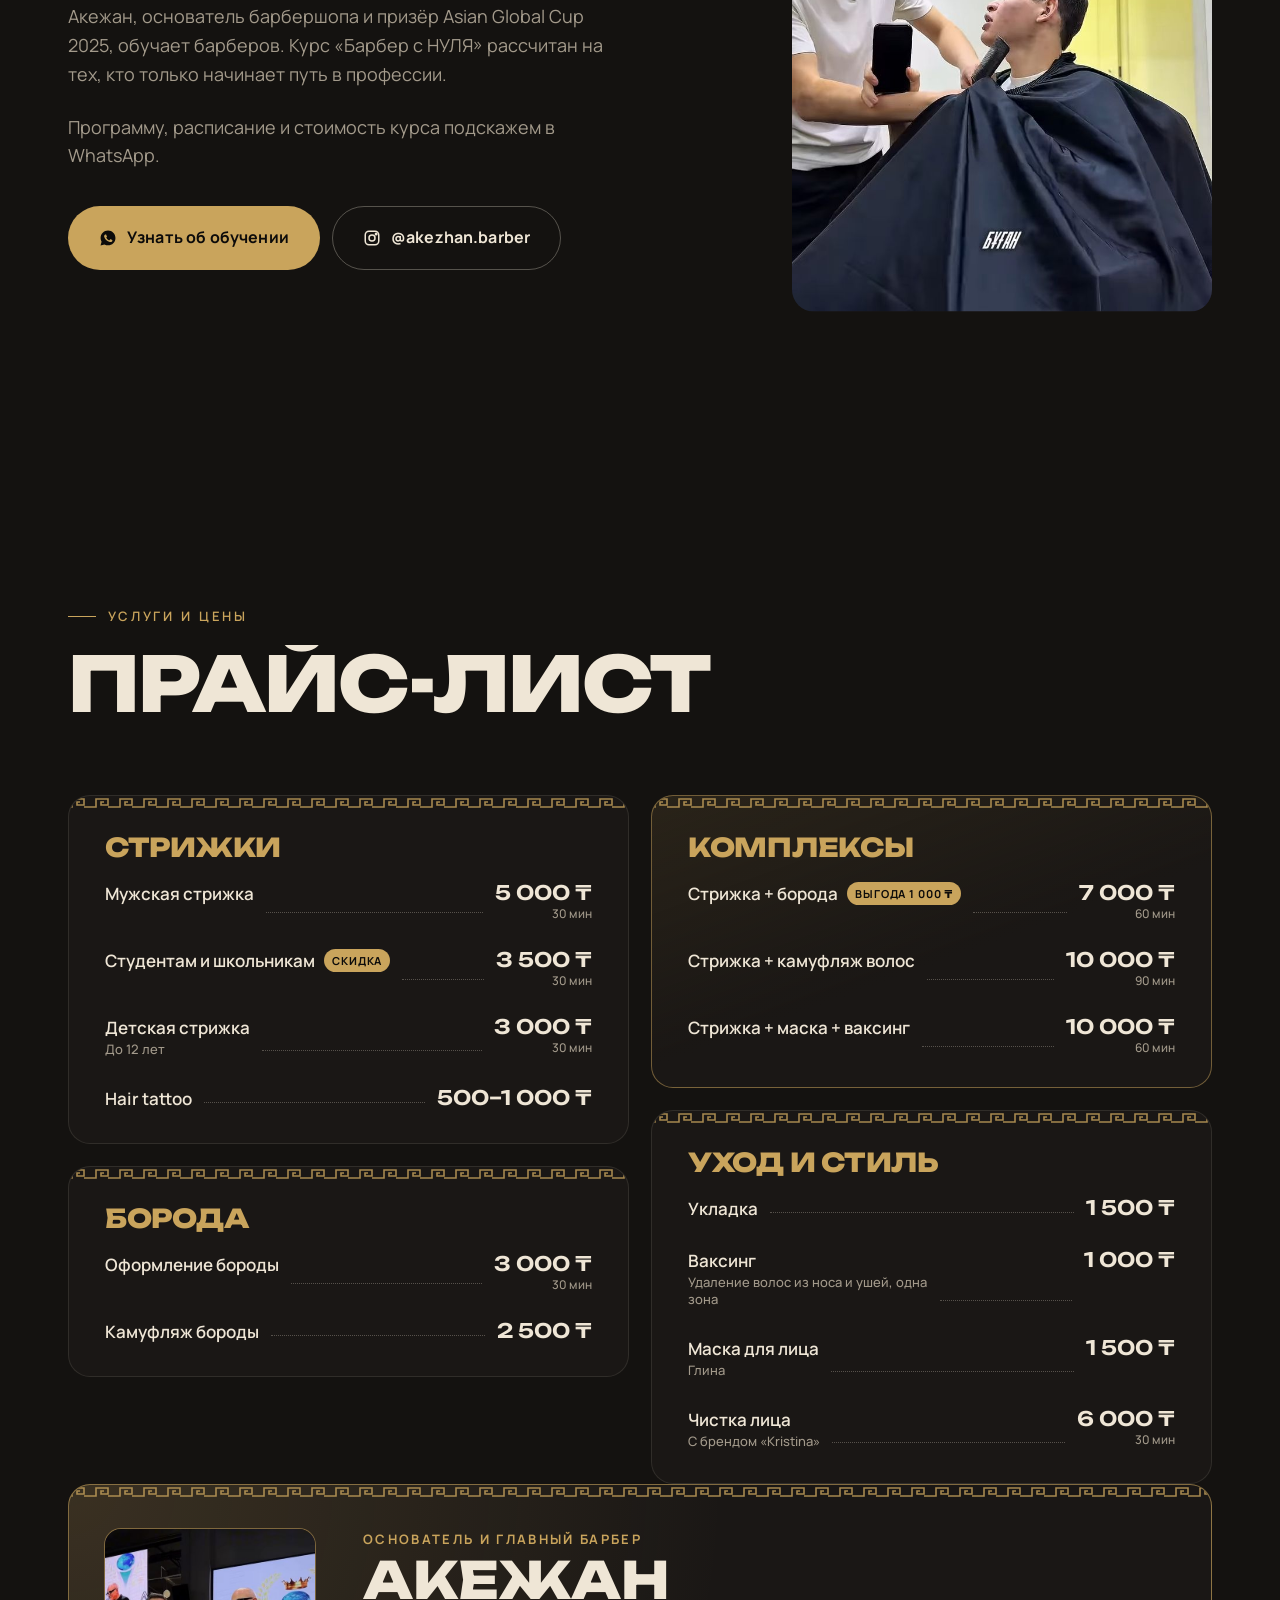
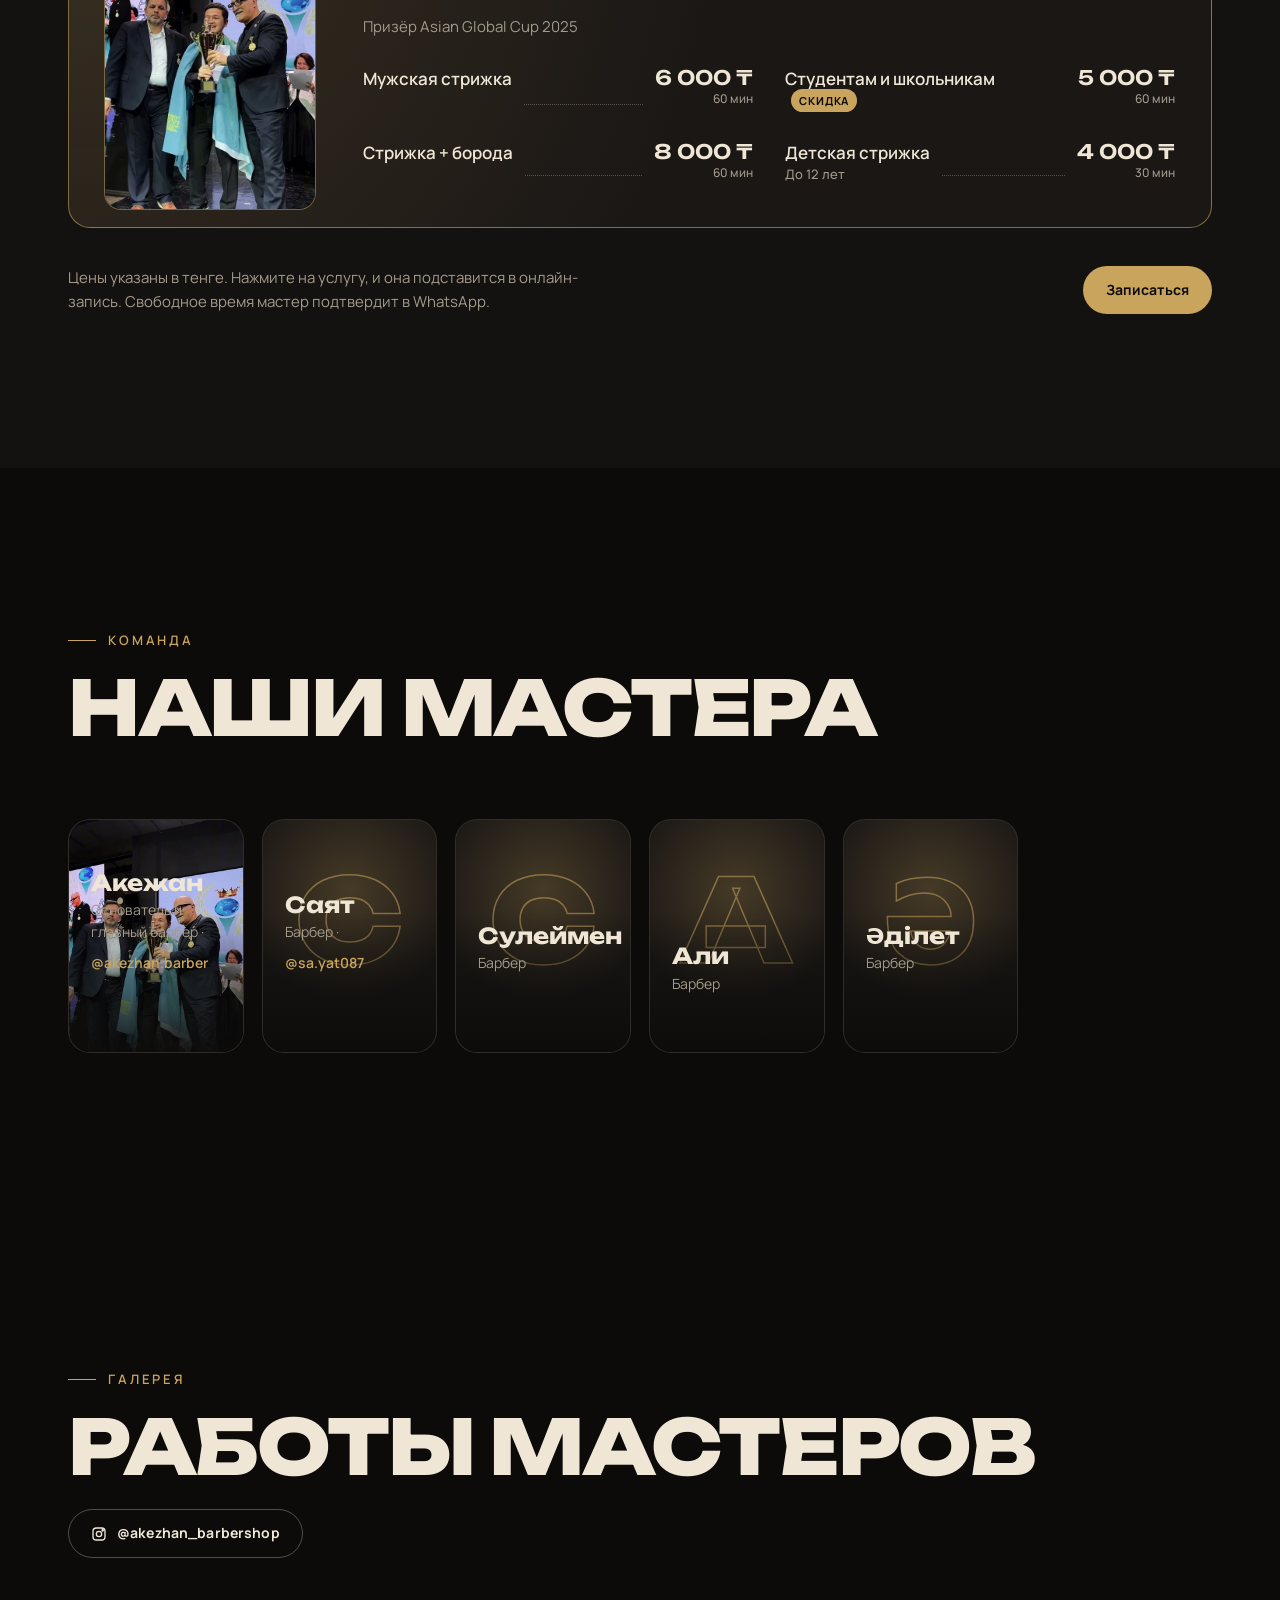
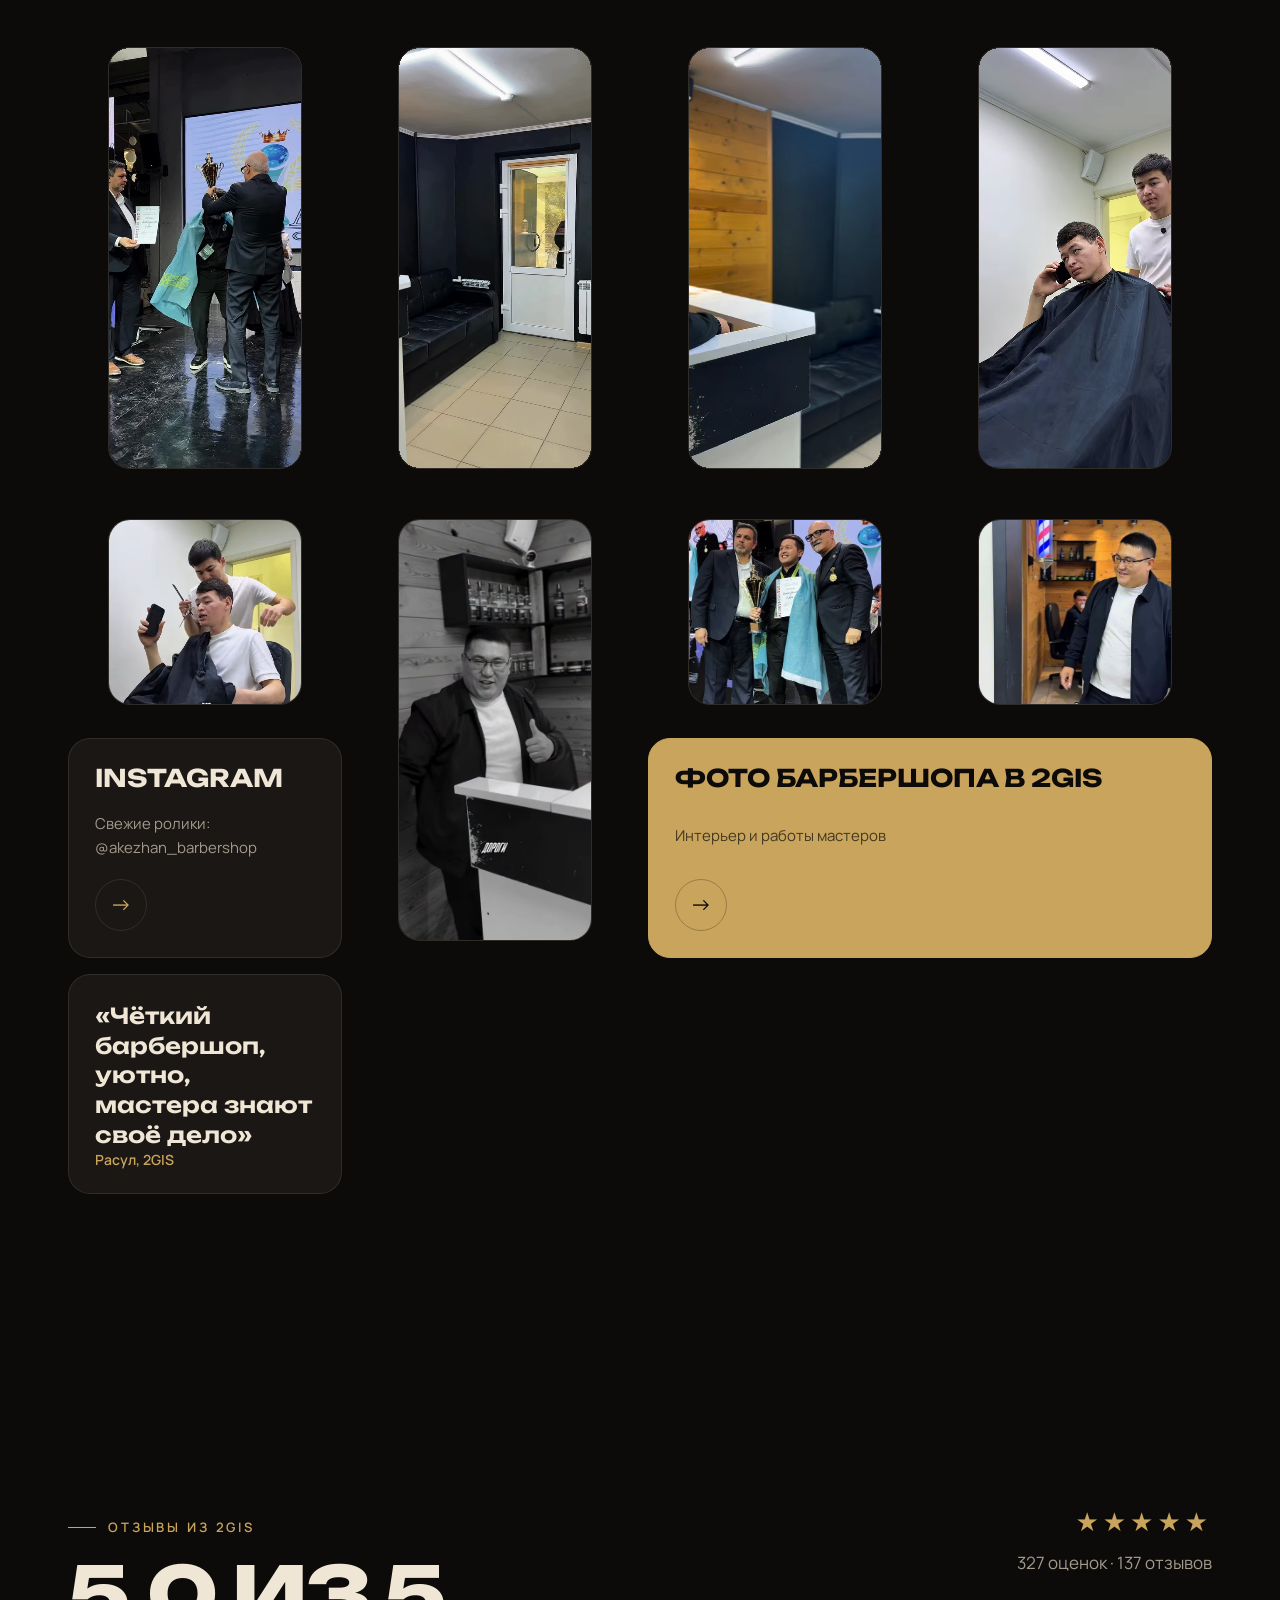
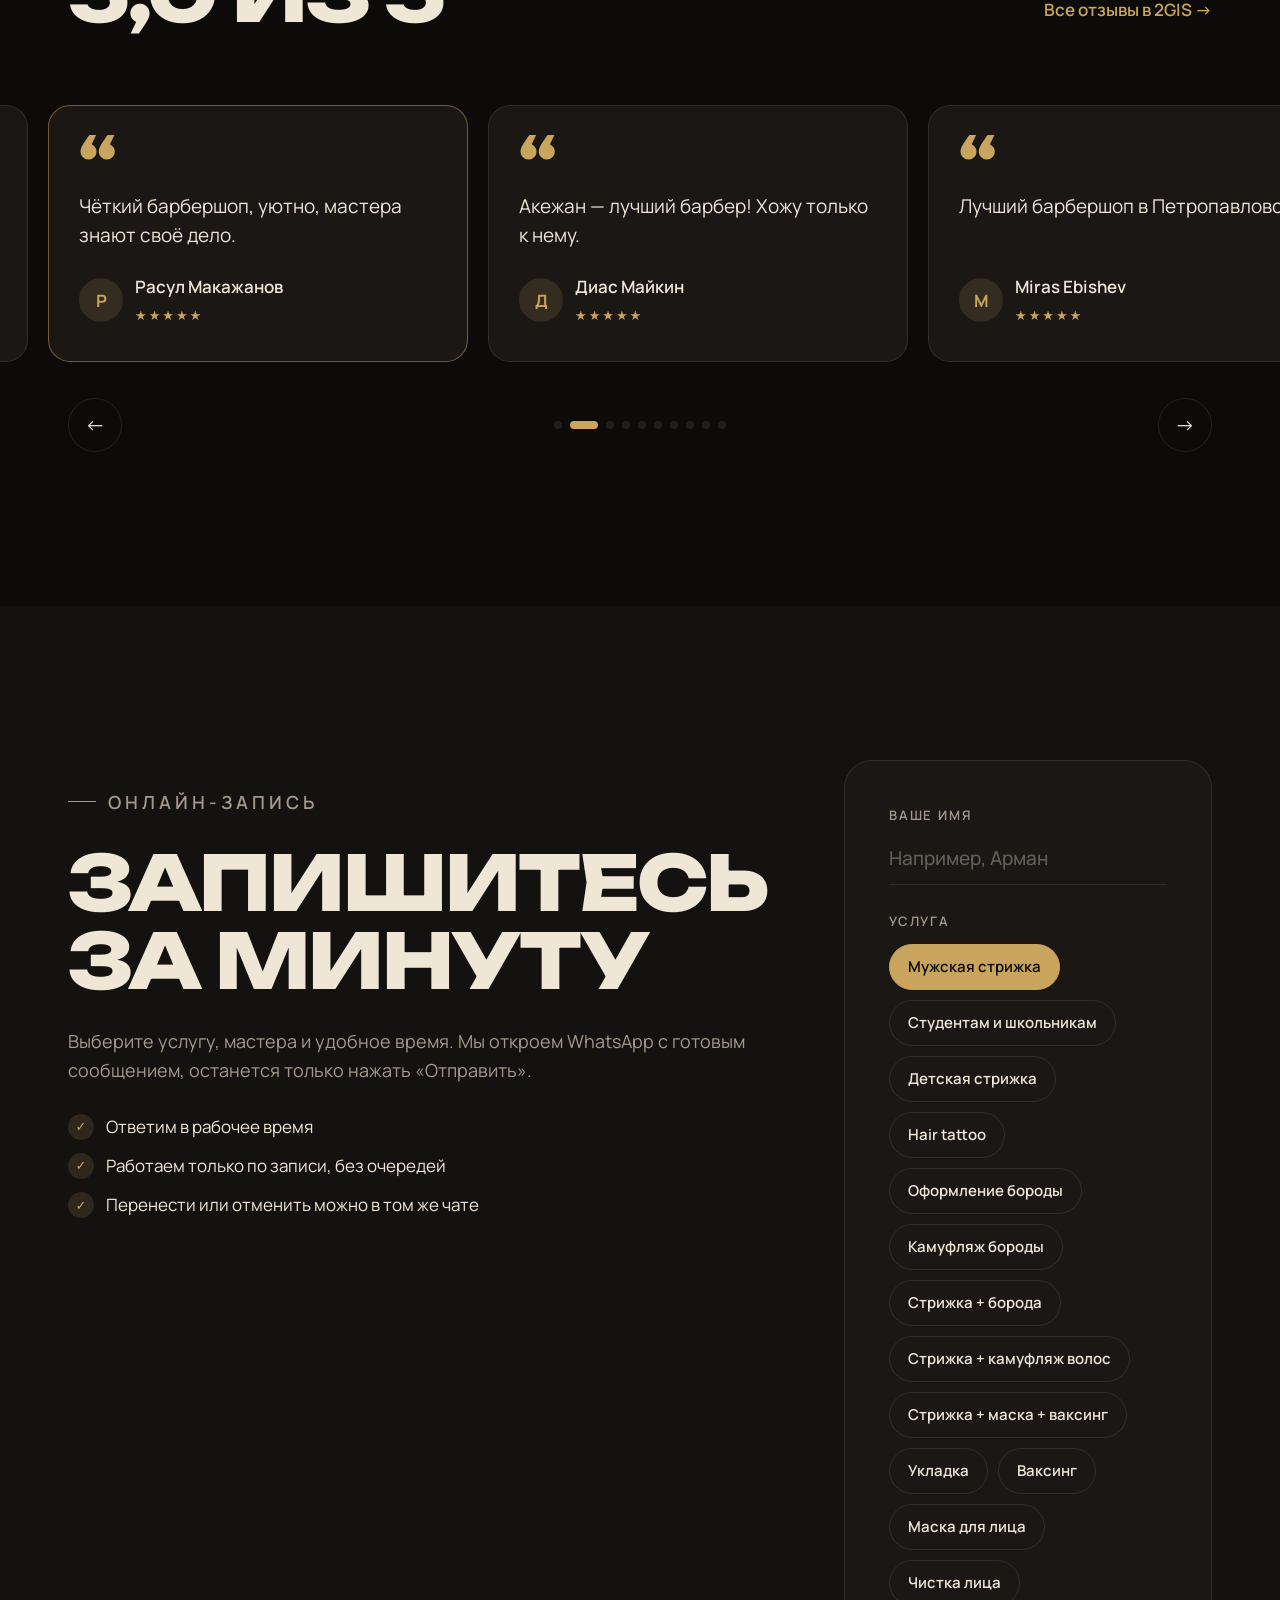
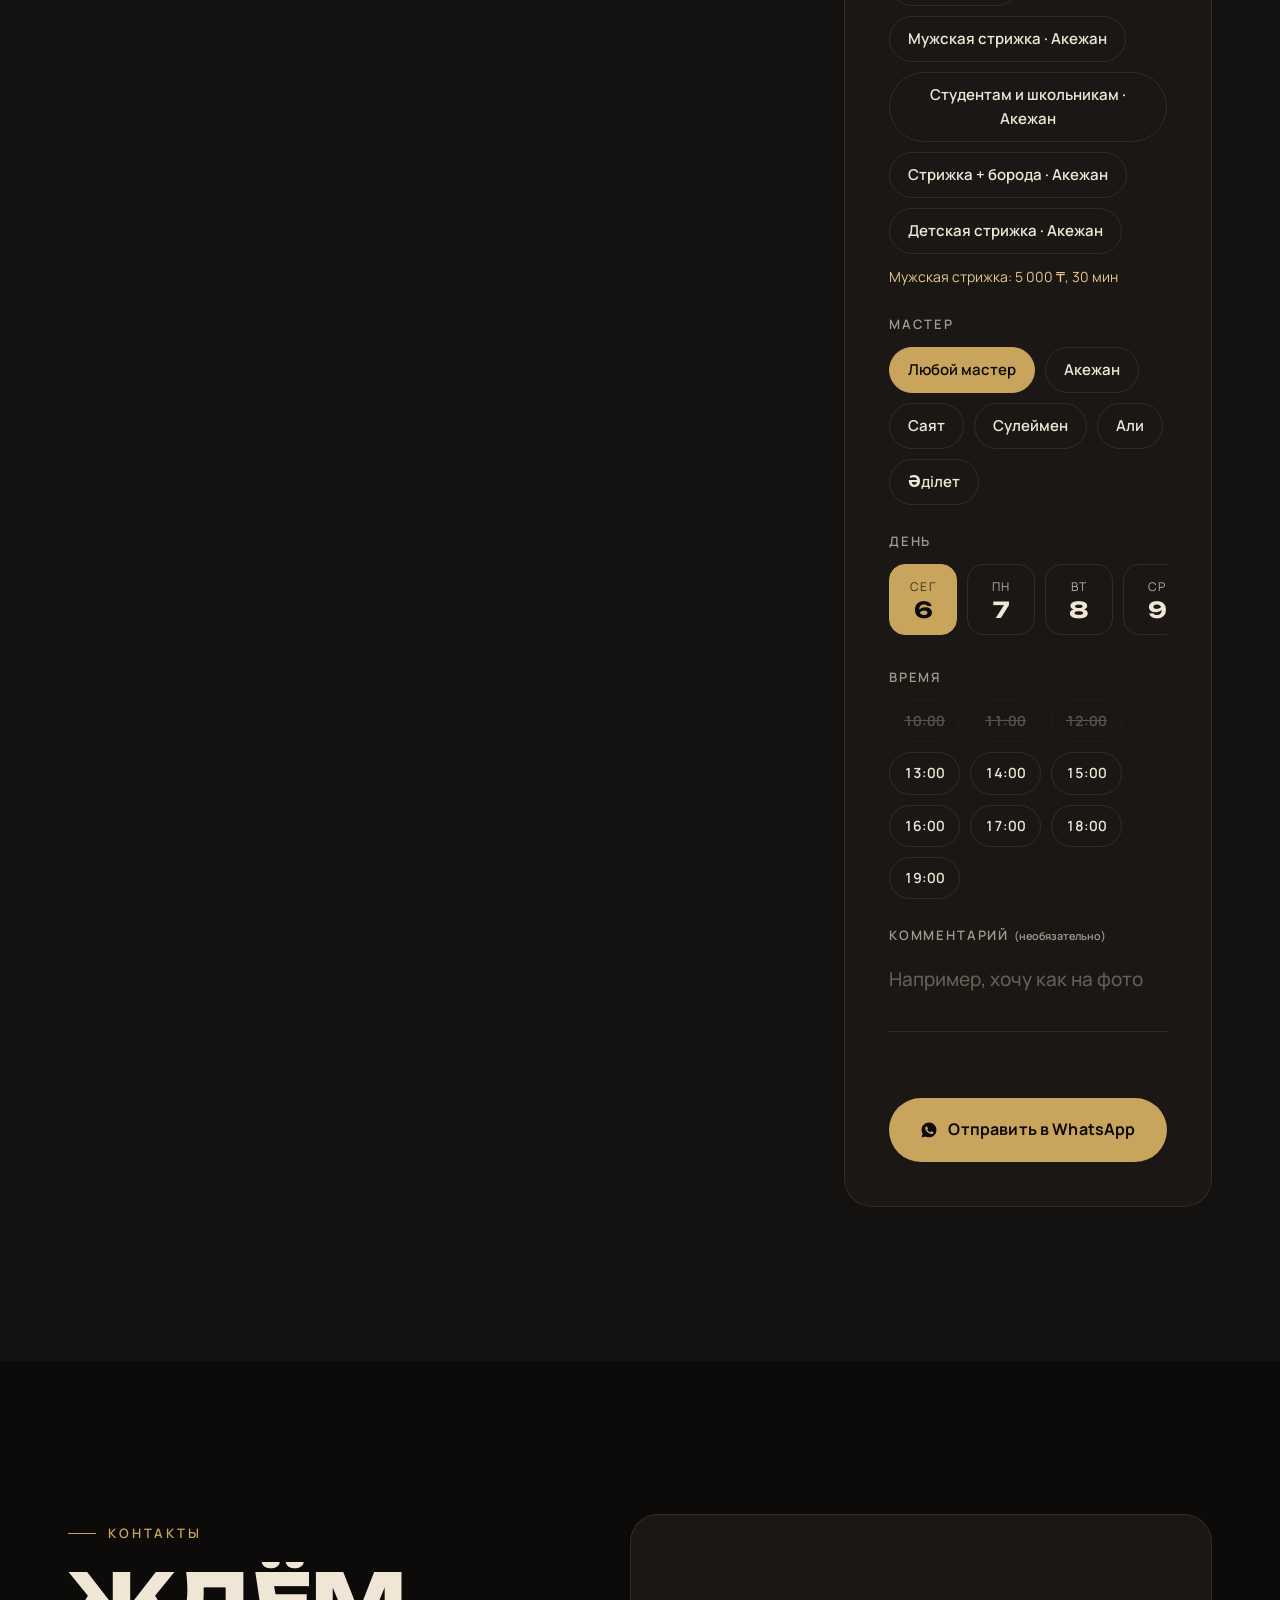
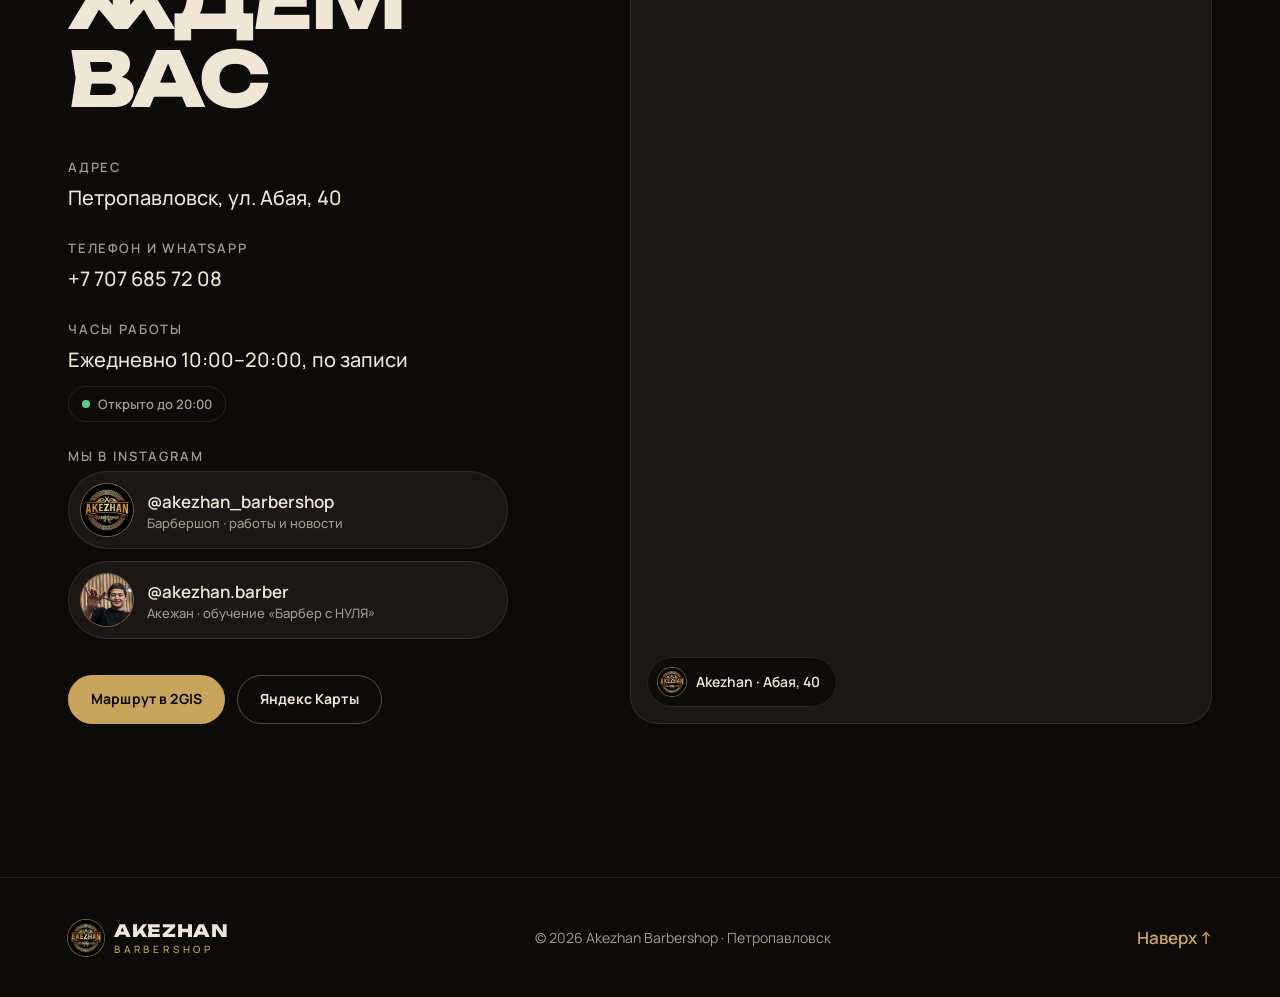
==== commit 4922bb15: "Раздел «Обучение»: курс Барбер с НУЛЯ, кнопка WhatsApp с готовым сообщением, пункт меню Co-Authored-" ====
--- a/index.html
+++ b/index.html
@@ -51,6 +51,7 @@
       <a href="#about">О нас</a>
       <a href="#services">Услуги</a>
       <a href="#team">Мастера</a>
+      <a href="#education">Обучение</a>
       <a href="#gallery">Галерея</a>
       <a href="#reviews">Отзывы</a>
       <a href="#contacts">Контакты</a>
@@ -65,6 +66,7 @@
       <a href="#about">О нас</a>
       <a href="#services">Услуги</a>
       <a href="#team">Мастера</a>
+      <a href="#education">Обучение</a>
       <a href="#gallery">Галерея</a>
       <a href="#reviews">Отзывы</a>
       <a href="#contacts">Контакты</a>
@@ -112,8 +114,8 @@
     <!-- MARQUEE -->
     <div class="marquee" aria-hidden="true">
       <div class="marquee__track">
-        <span>Мужские стрижки</span><i>✦</i><span>Детские стрижки</span><i>✦</i><span>Запись в WhatsApp</span><i>✦</i><span>PlayStation в зоне ожидания</span><i>✦</i><span>Рейтинг 5,0</span><i>✦</i>
-        <span>Мужские стрижки</span><i>✦</i><span>Детские стрижки</span><i>✦</i><span>Запись в WhatsApp</span><i>✦</i><span>PlayStation в зоне ожидания</span><i>✦</i><span>Рейтинг 5,0</span><i>✦</i>
+        <span>Мужские стрижки</span><i>✦</i><span>Детские стрижки</span><i>✦</i><span>Запись в WhatsApp</span><i>✦</i><span>Обучение барберов</span><i>✦</i><span>PlayStation в зоне ожидания</span><i>✦</i><span>Рейтинг 5,0</span><i>✦</i>
+        <span>Мужские стрижки</span><i>✦</i><span>Детские стрижки</span><i>✦</i><span>Запись в WhatsApp</span><i>✦</i><span>Обучение барберов</span><i>✦</i><span>PlayStation в зоне ожидания</span><i>✦</i><span>Рейтинг 5,0</span><i>✦</i>
       </div>
     </div>
 
@@ -181,6 +183,27 @@
       </div>
     </section>
 
+    <!-- EDUCATION -->
+    <section class="section edu" id="education">
+      <div class="container edu__grid">
+        <div>
+          <p class="eyebrow reveal">Обучение</p>
+          <h2 class="h2 split">Станьте барбером с&nbsp;нуля</h2>
+          <p class="edu__text reveal">Акежан, основатель барбершопа и призёр Asian Global Cup 2025, обучает барберов. Курс «Барбер с НУЛЯ» рассчитан на тех, кто только начинает путь в профессии.</p>
+          <p class="edu__text reveal">Программу, расписание и стоимость курса подскажем в WhatsApp.</p>
+          <div class="edu__actions reveal">
+            <a href="#" data-wa="Здравствуйте! Меня интересует обучение барберов (курс «Барбер с НУЛЯ»). Расскажите, пожалуйста, подробности: программа, даты и стоимость." target="_blank" rel="noopener" class="btn btn--gold magnetic">
+              <svg width="18" height="18" viewBox="0 0 24 24" fill="currentColor" aria-hidden="true"><use href="#i-wa"/></svg>Узнать об обучении
+            </a>
+            <a href="https://www.instagram.com/akezhan.barber/" target="_blank" rel="noopener" class="btn btn--ghost magnetic">
+              <svg width="18" height="18" viewBox="0 0 24 24" fill="none" stroke="currentColor" stroke-width="2" aria-hidden="true"><use href="#i-ig"/></svg>@akezhan.barber
+            </a>
+          </div>
+        </div>
+        <figure class="reveal-img edu__photo" data-speed="0.05"><img src="assets/frames/beard-12.jpg" alt="Акежан за работой с клиентом" loading="lazy"></figure>
+      </div>
+    </section>
+
     <!-- SERVICES -->
     <section class="section services" id="services">
       <div class="container">
--- a/styles.css
+++ b/styles.css
@@ -176,6 +176,7 @@
 .mobile-menu.open nav a:nth-child(4) { transition-delay: .3s }
 .mobile-menu.open nav a:nth-child(5) { transition-delay: .35s }
 .mobile-menu.open nav a:nth-child(6) { transition-delay: .4s }
+.mobile-menu.open nav a:nth-child(7) { transition-delay: .45s }
 .mobile-menu__phone { color: var(--muted); font-weight: 600; }
 
 /* hero */
@@ -557,3 +558,16 @@
 /* длительность услуги */
 .pr__val small { display: block; margin-top: 5px; font: 500 12px/1 var(--body); color: var(--muted); text-align: right; letter-spacing: .02em; }
 .field__hint { margin: 0; font-size: 14px; color: var(--gold-2); }
+
+/* обучение */
+.edu { background: var(--bg-2); }
+.edu__grid { display: grid; grid-template-columns: minmax(0, 1.2fr) minmax(240px, .8fr); gap: clamp(32px, 6vw, 96px); align-items: center; }
+.edu .h2 { font-size: clamp(30px, 4.6vw, 62px); }
+.edu__text { color: var(--muted); font-size: 18px; max-width: 540px; margin: 24px 0 0; }
+.edu__actions { display: flex; gap: 12px; flex-wrap: wrap; margin-top: 36px; }
+.edu__photo { aspect-ratio: 3 / 4; max-width: 420px; width: 100%; margin-left: auto; }
+@media (max-width: 820px) { .edu__grid { grid-template-columns: 1fr; } .edu__photo { margin: 0 auto; max-width: 340px; } .edu__actions .btn { flex: 1 1 100%; } }
+
+/* шапка: 7 пунктов меню не переносятся на узких ноутбуках */
+.nav a { white-space: nowrap; }
+@media (max-width: 1280px) { .nav { gap: 22px; } .status-pill:not(.status-pill--inline) { display: none; } .header__cta { margin-left: 0; } }
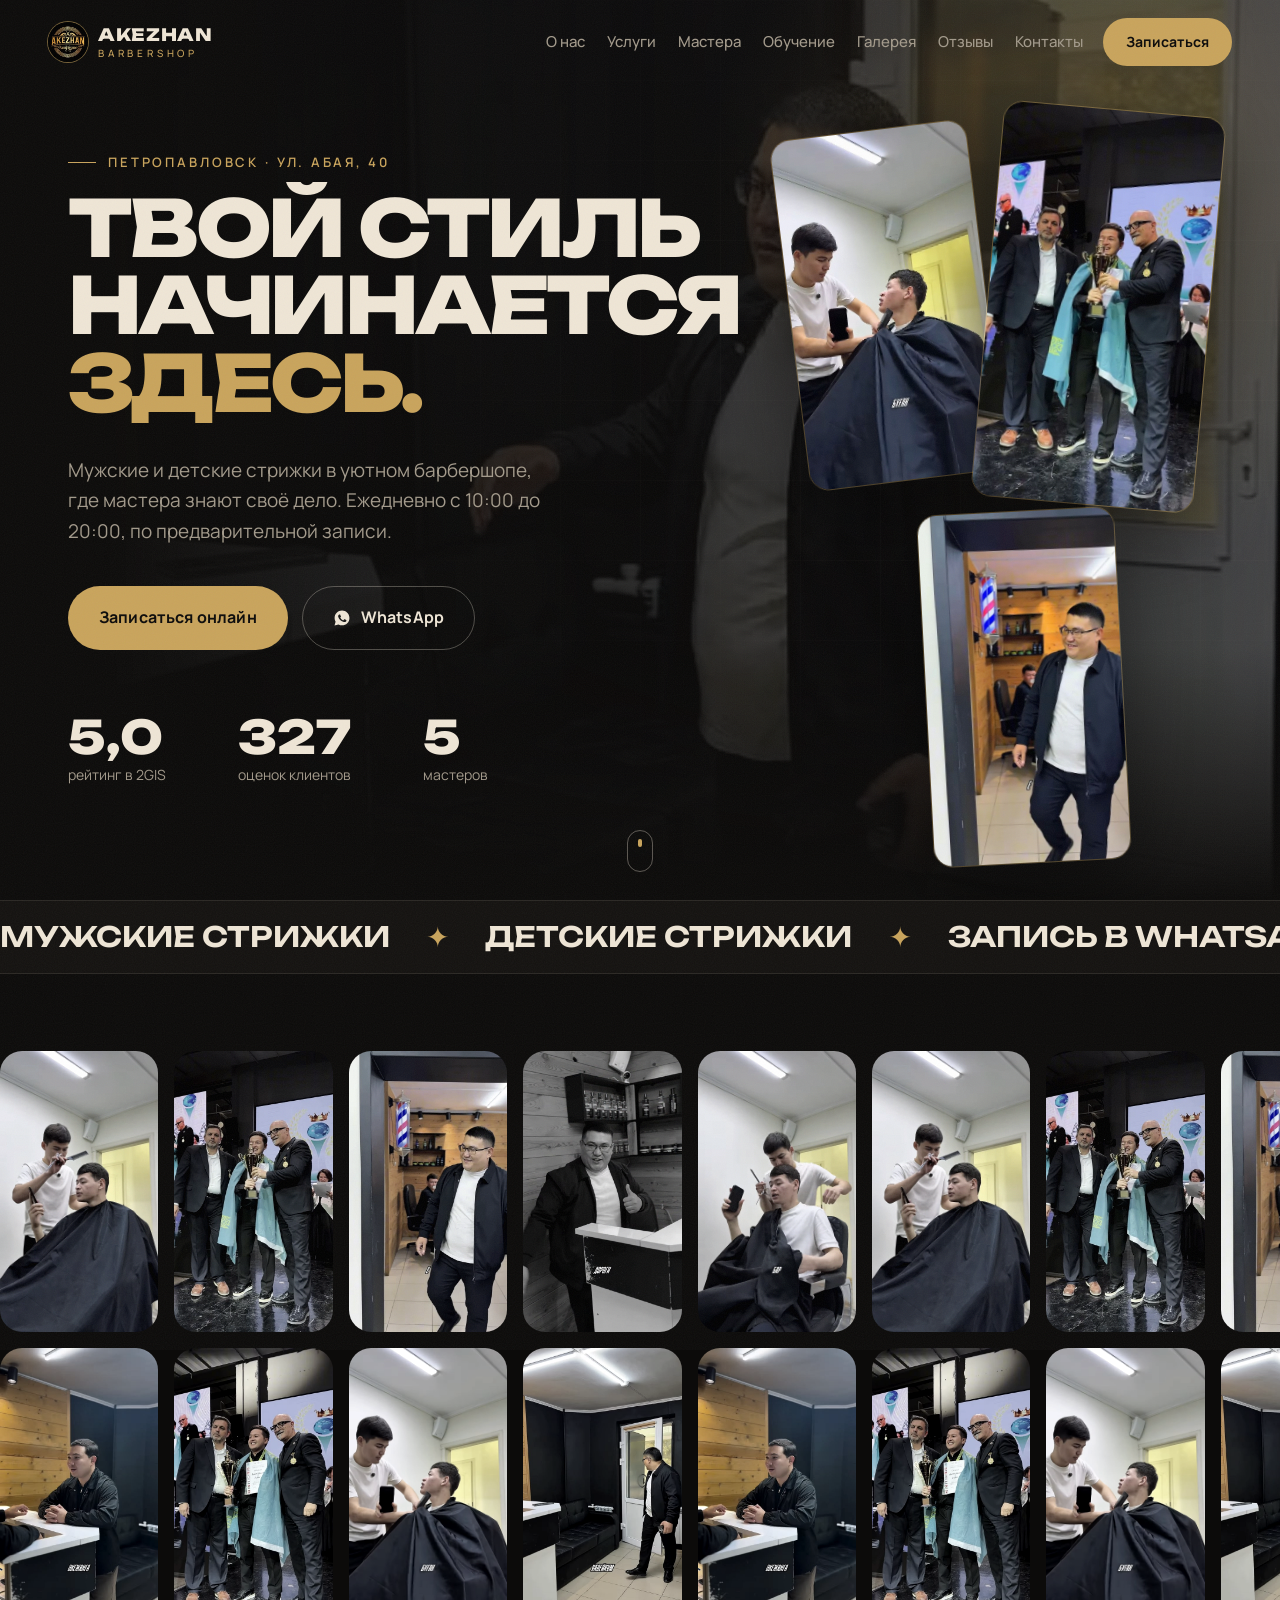
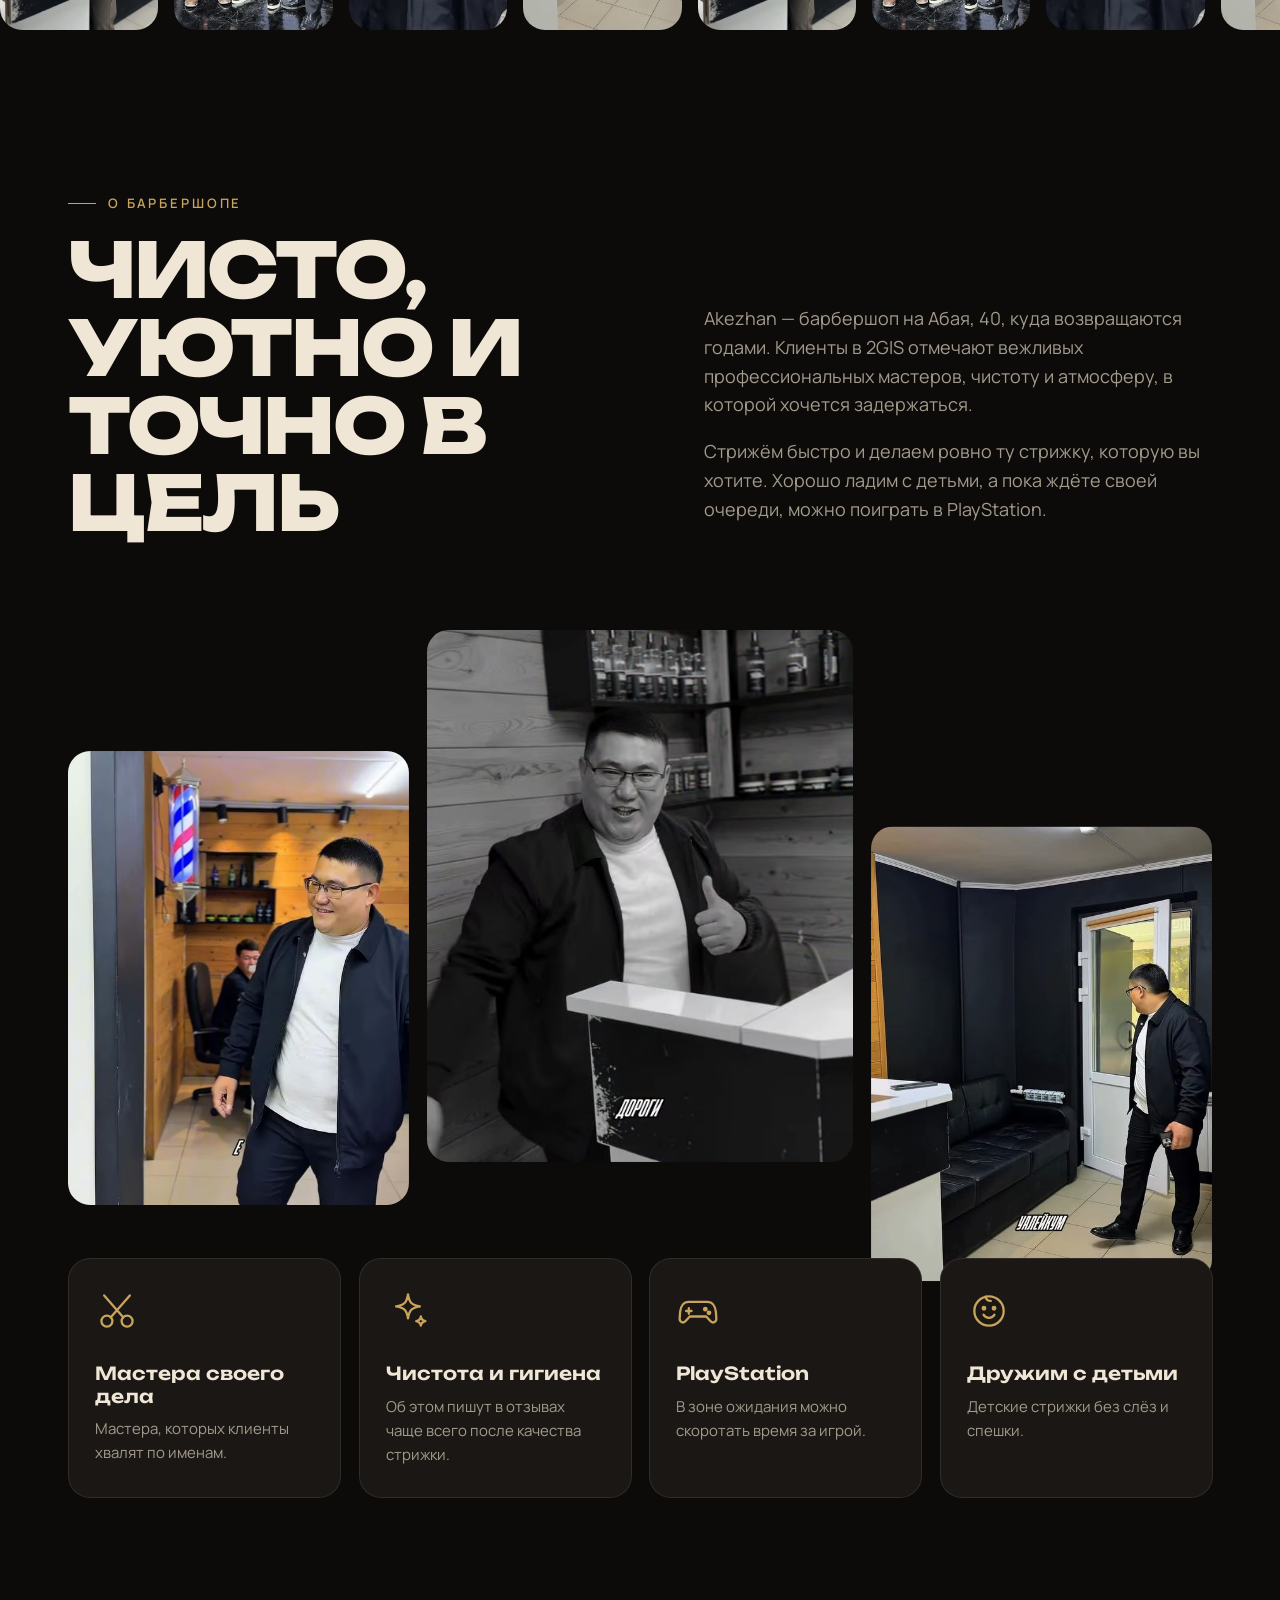
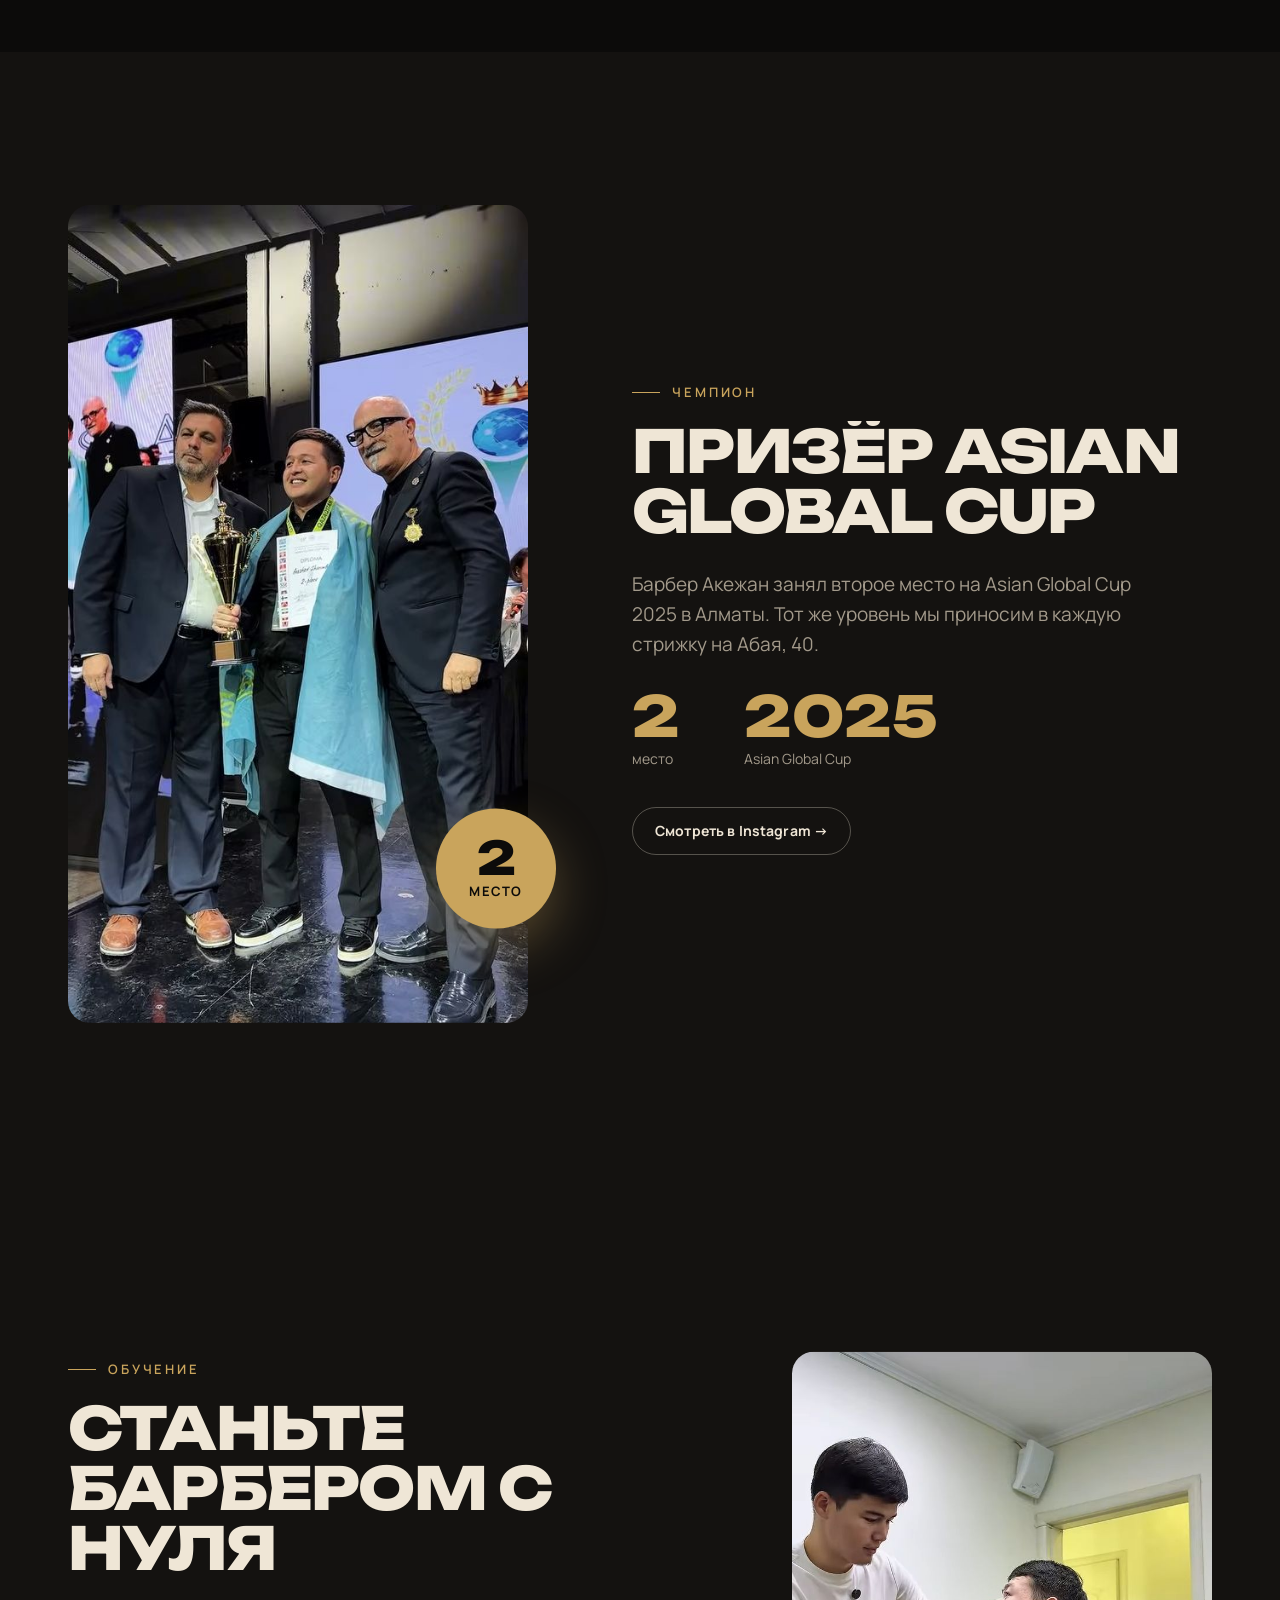
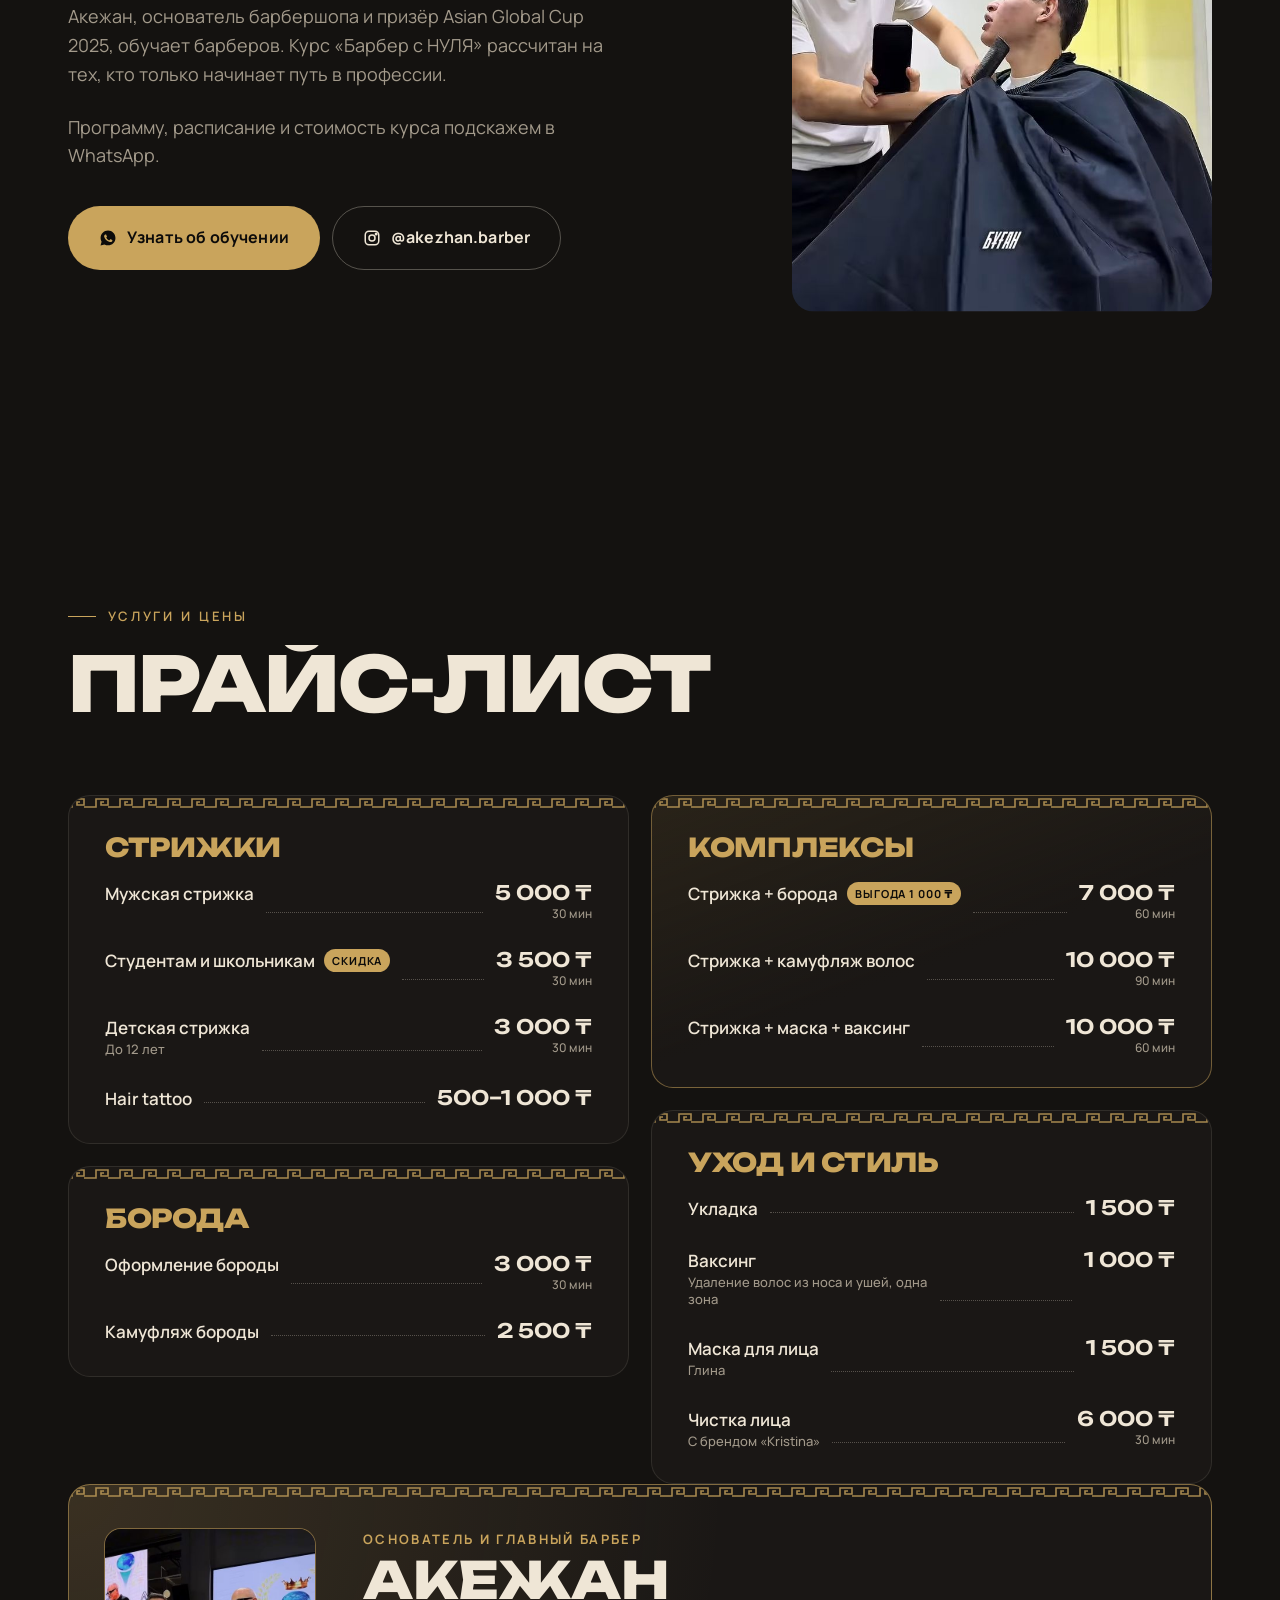
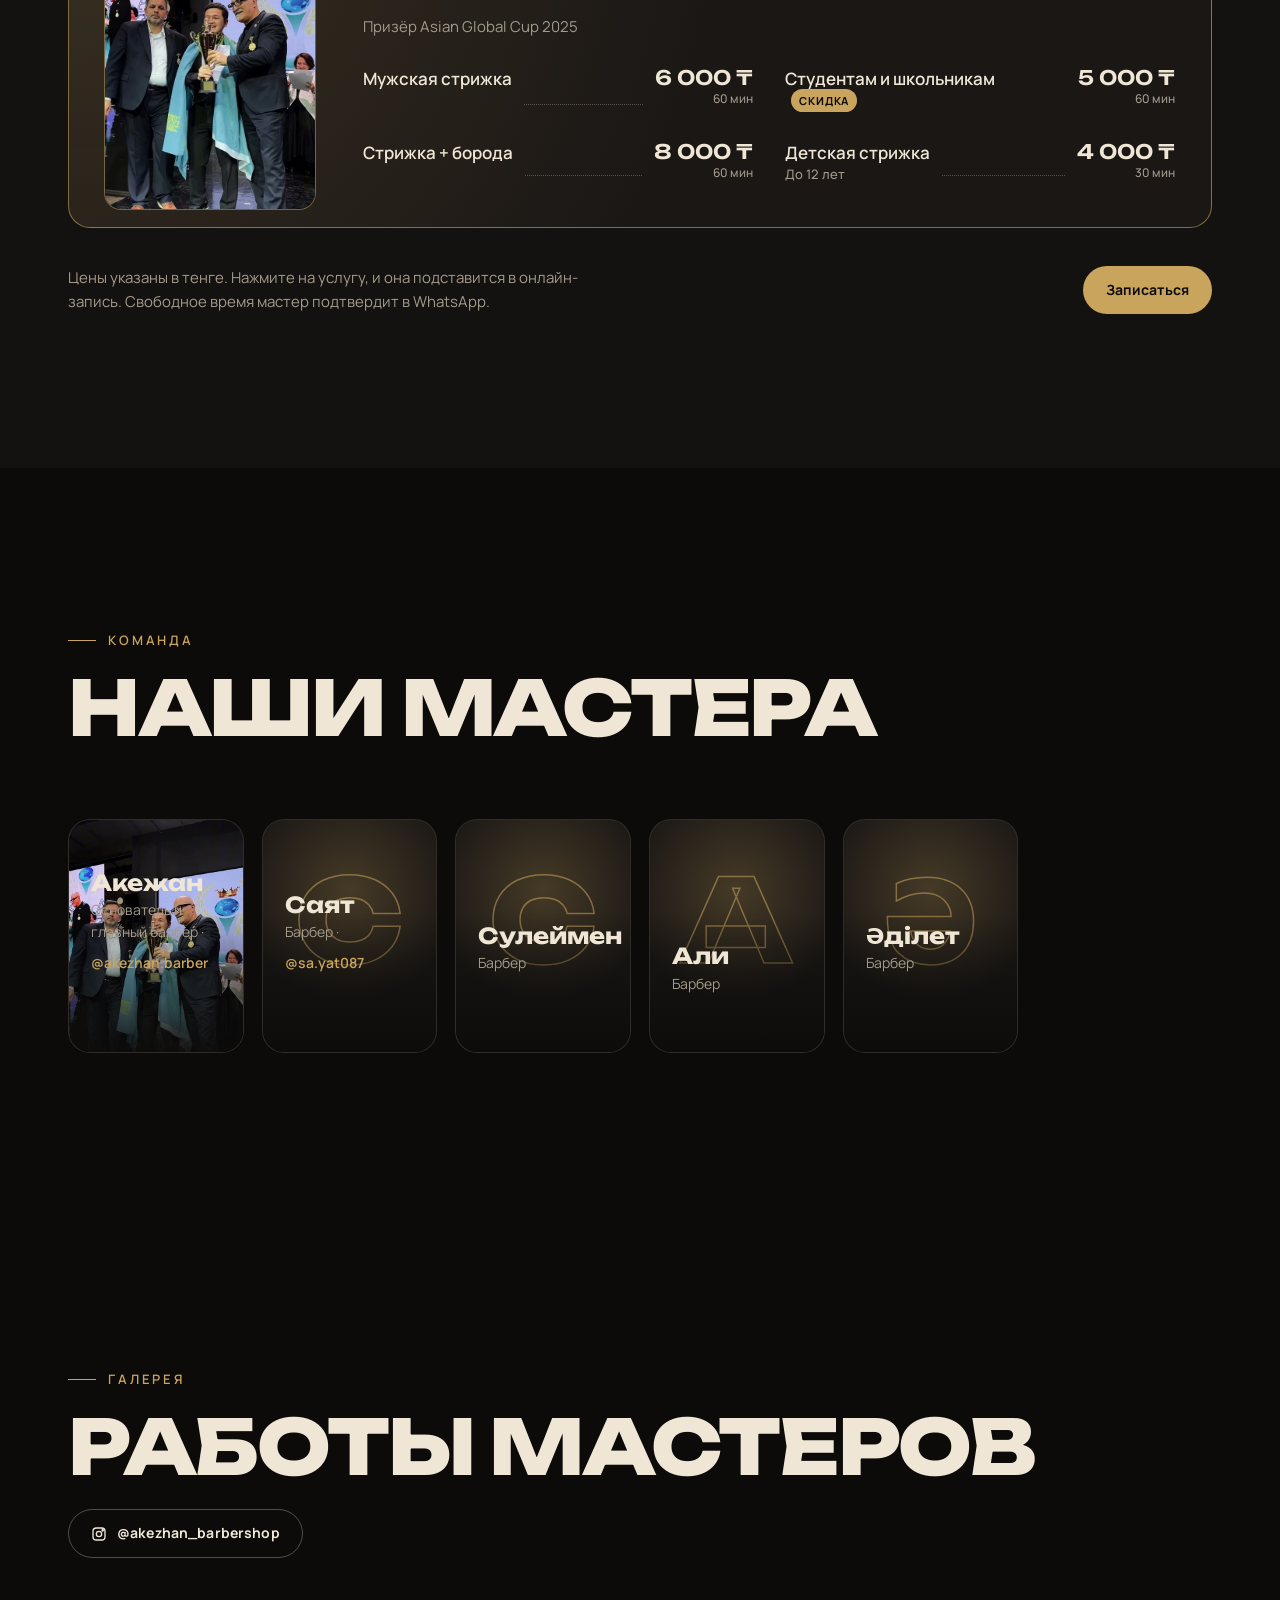
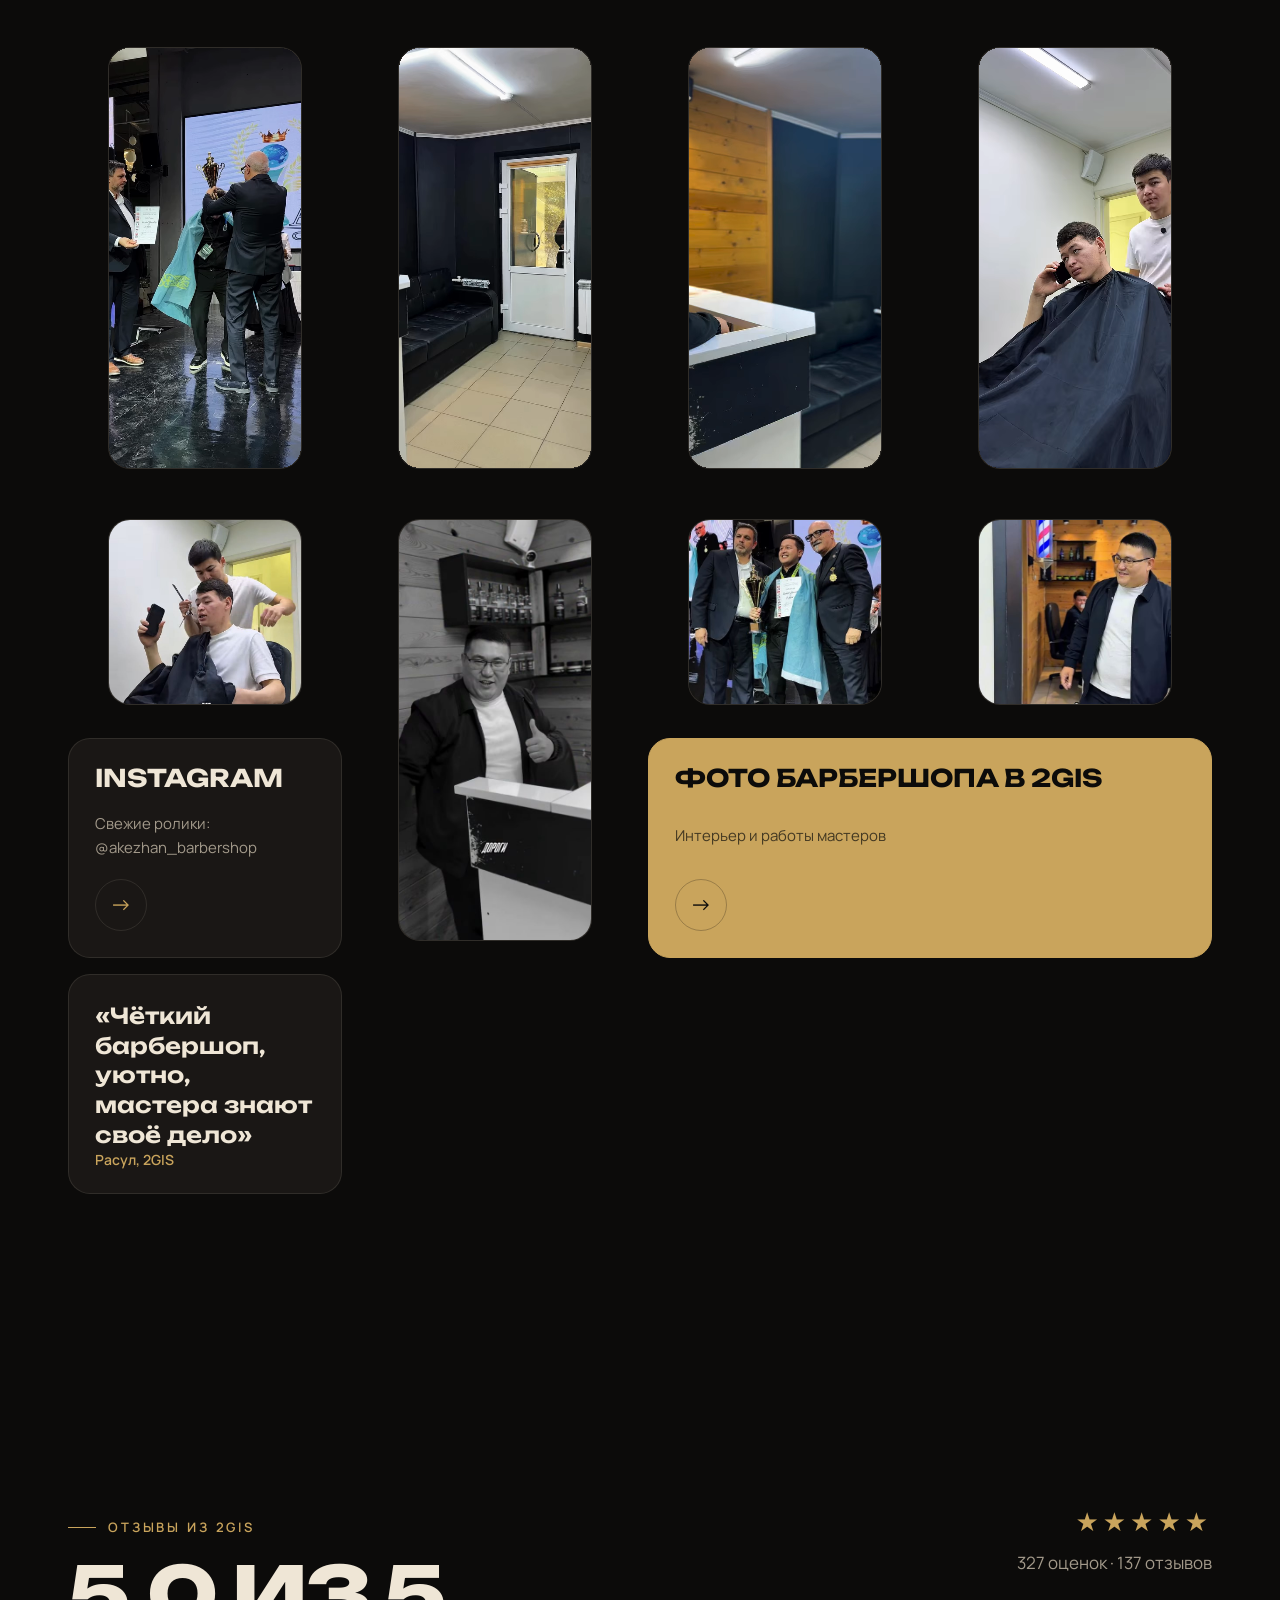
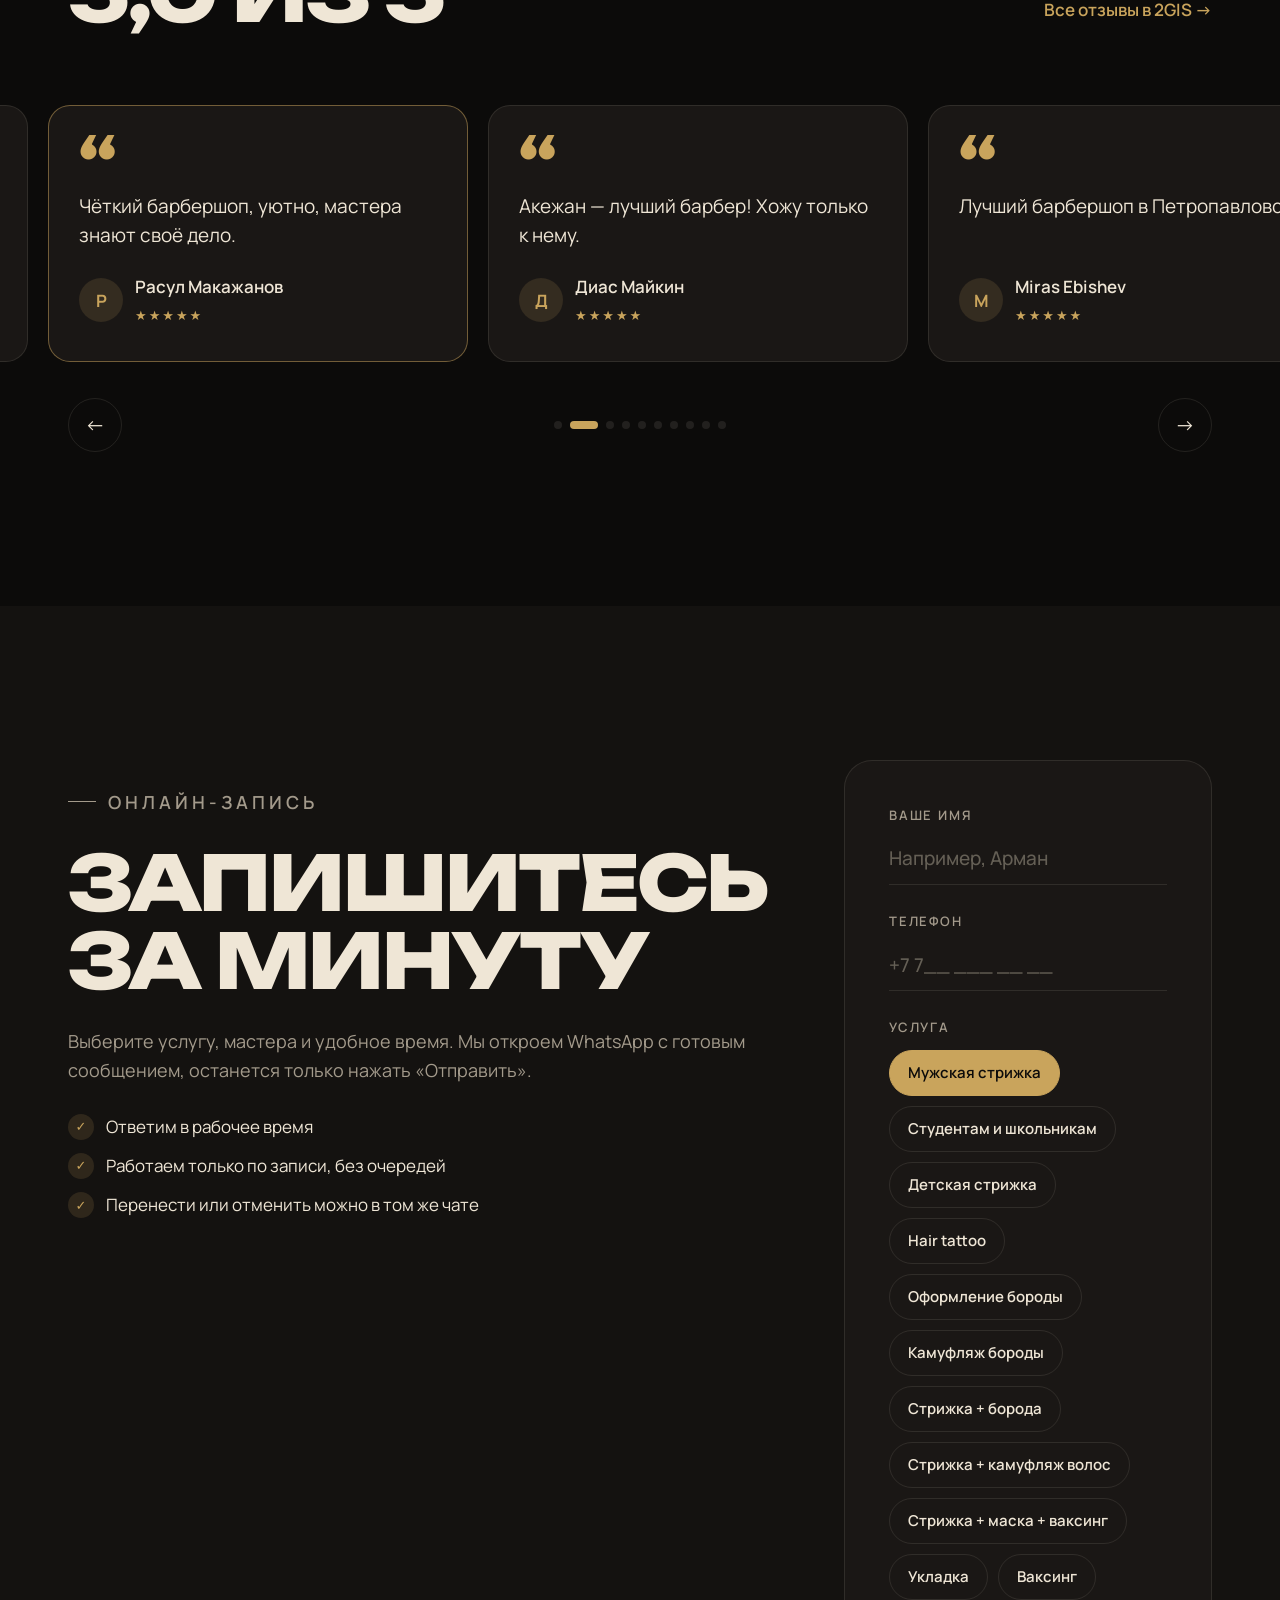
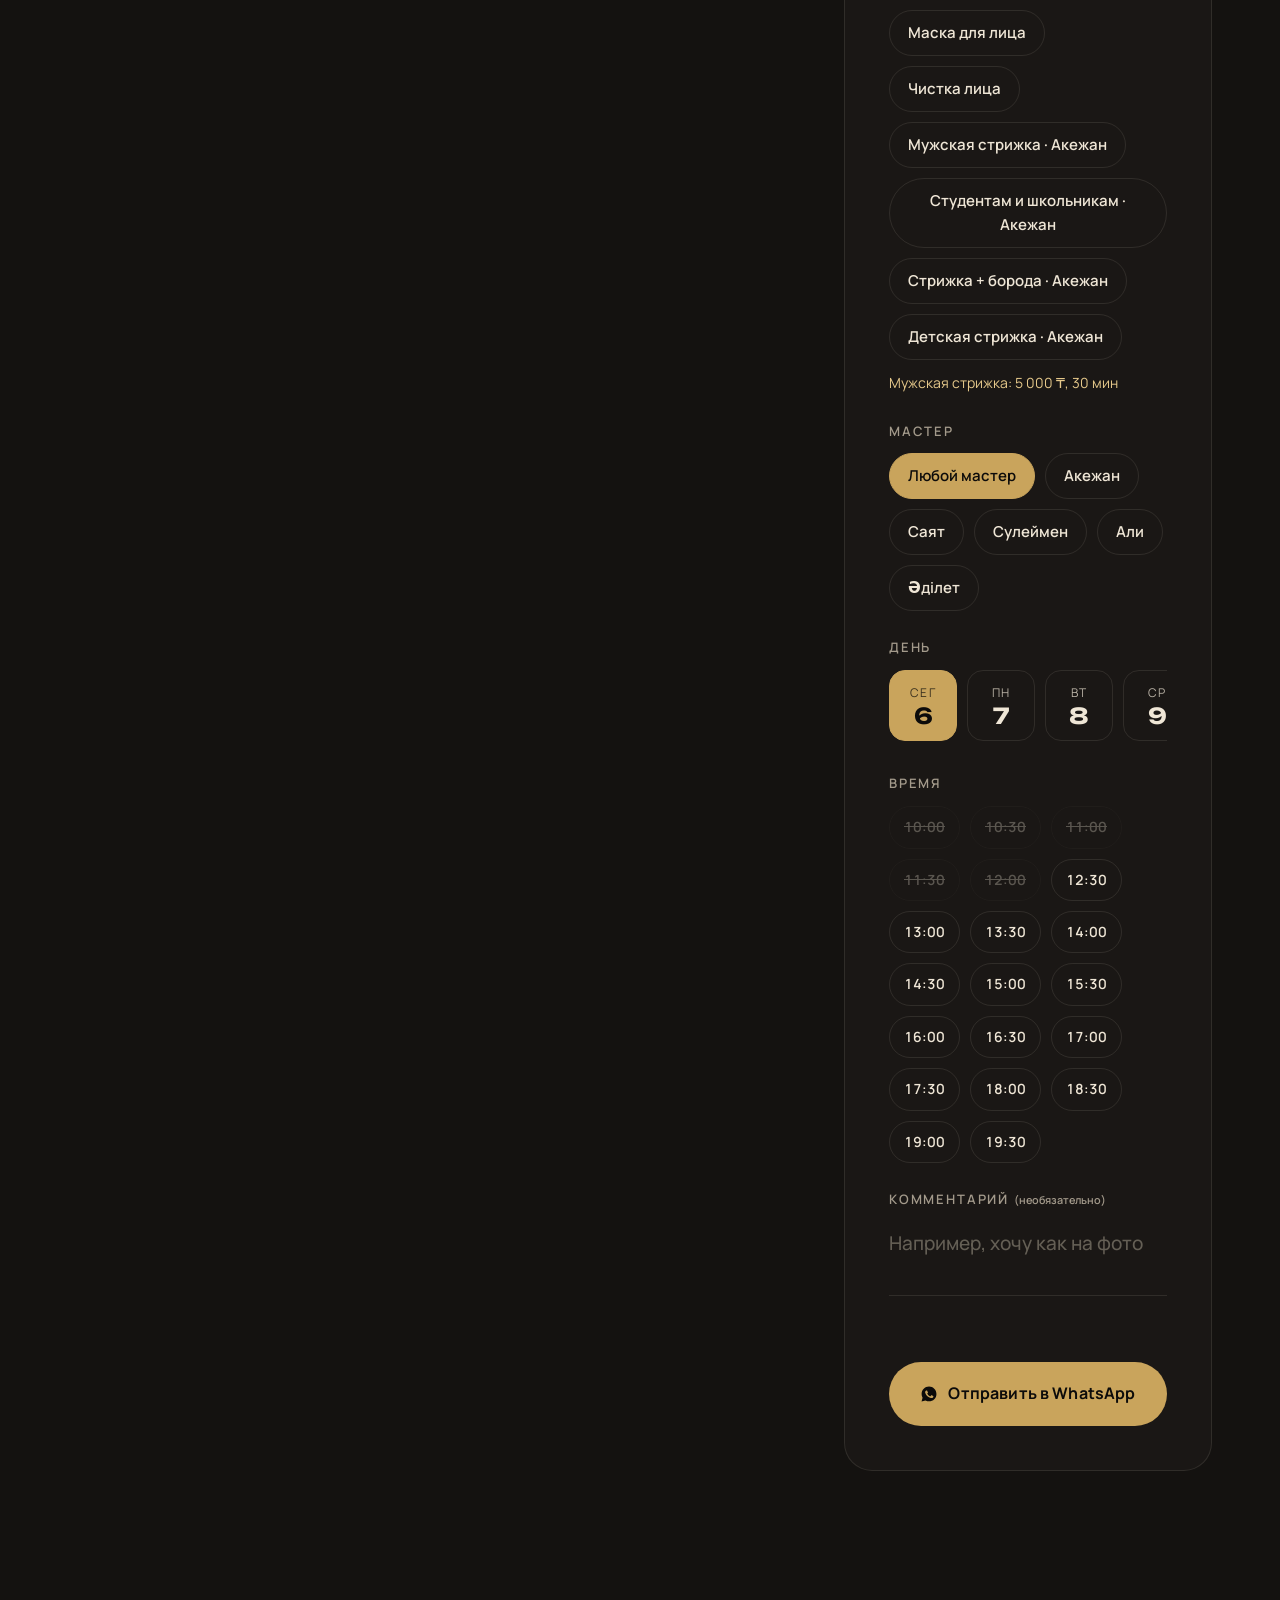
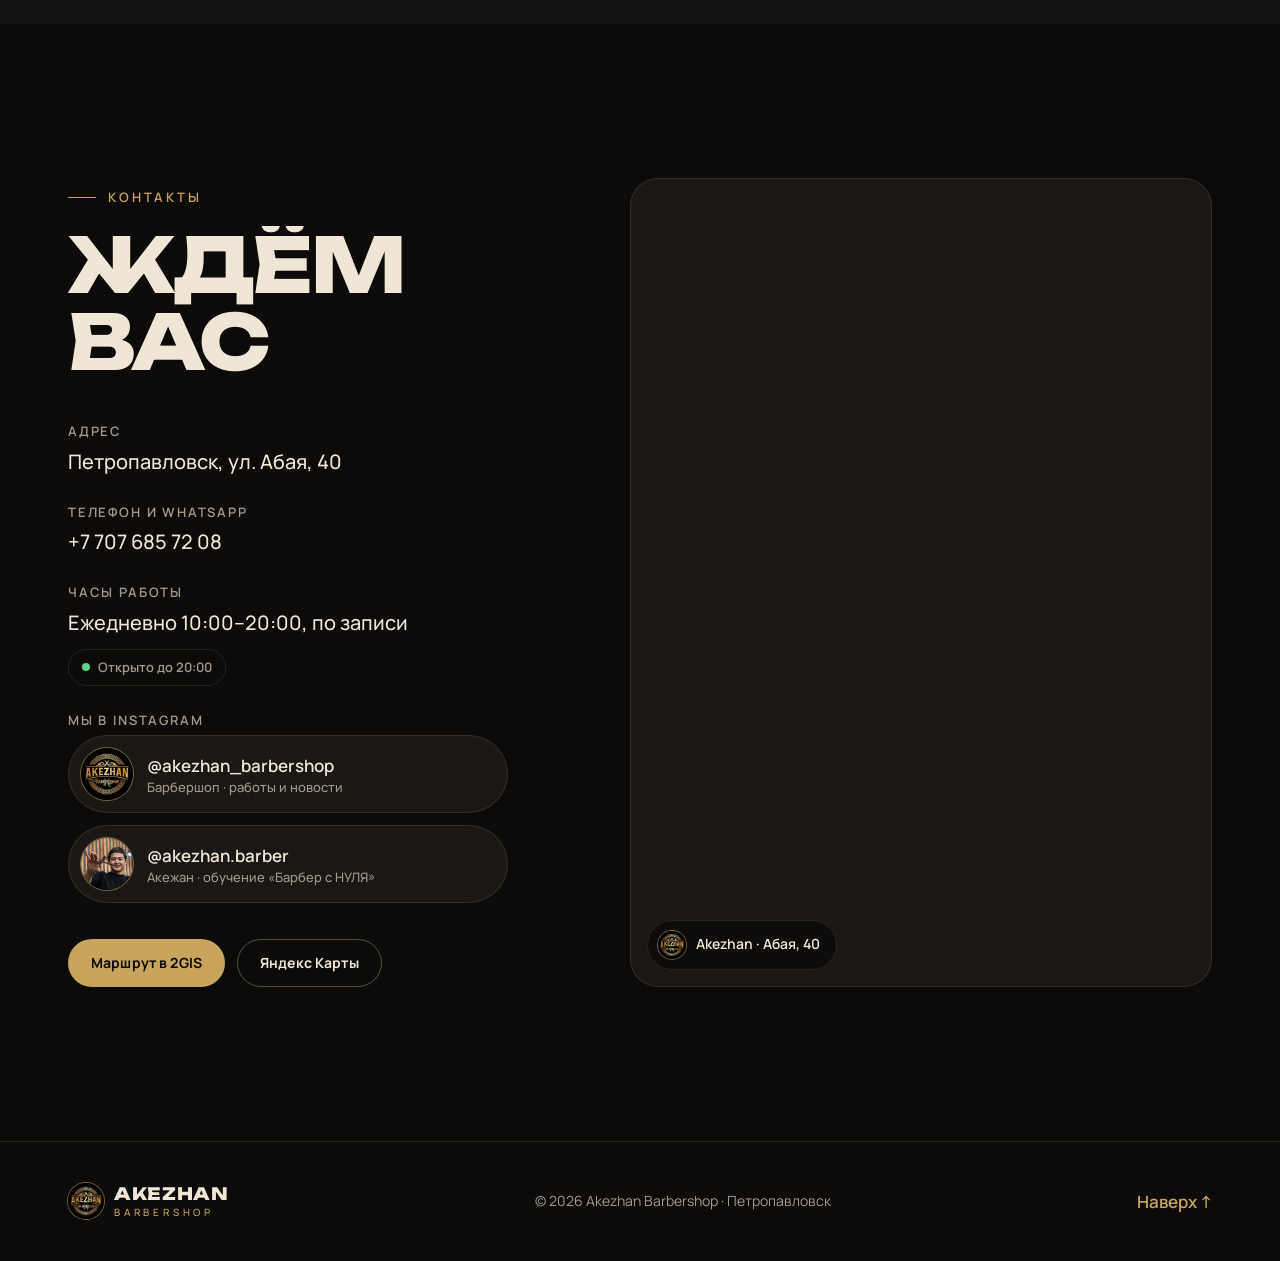
==== commit 8aabdf47: "Запись на сайте связана с CRM: телефон, занятое время, длительность услуг (пока выключено) Co-Author" ====
--- a/index.html
+++ b/index.html
@@ -289,6 +289,10 @@
             <label for="f-name">Ваше имя</label>
             <input id="f-name" name="name" type="text" autocomplete="given-name" placeholder="Например, Арман" required>
           </div>
+          <div class="field" data-phone-field hidden>
+            <label for="f-phone">Телефон</label>
+            <input id="f-phone" name="phone" type="tel" autocomplete="tel" inputmode="tel" maxlength="25" placeholder="+7 7__ ___ __ __">
+          </div>
           <div class="field">
             <span class="field__label">Услуга</span>
             <div class="chips" data-service-chips role="radiogroup" aria-label="Услуга"></div>
